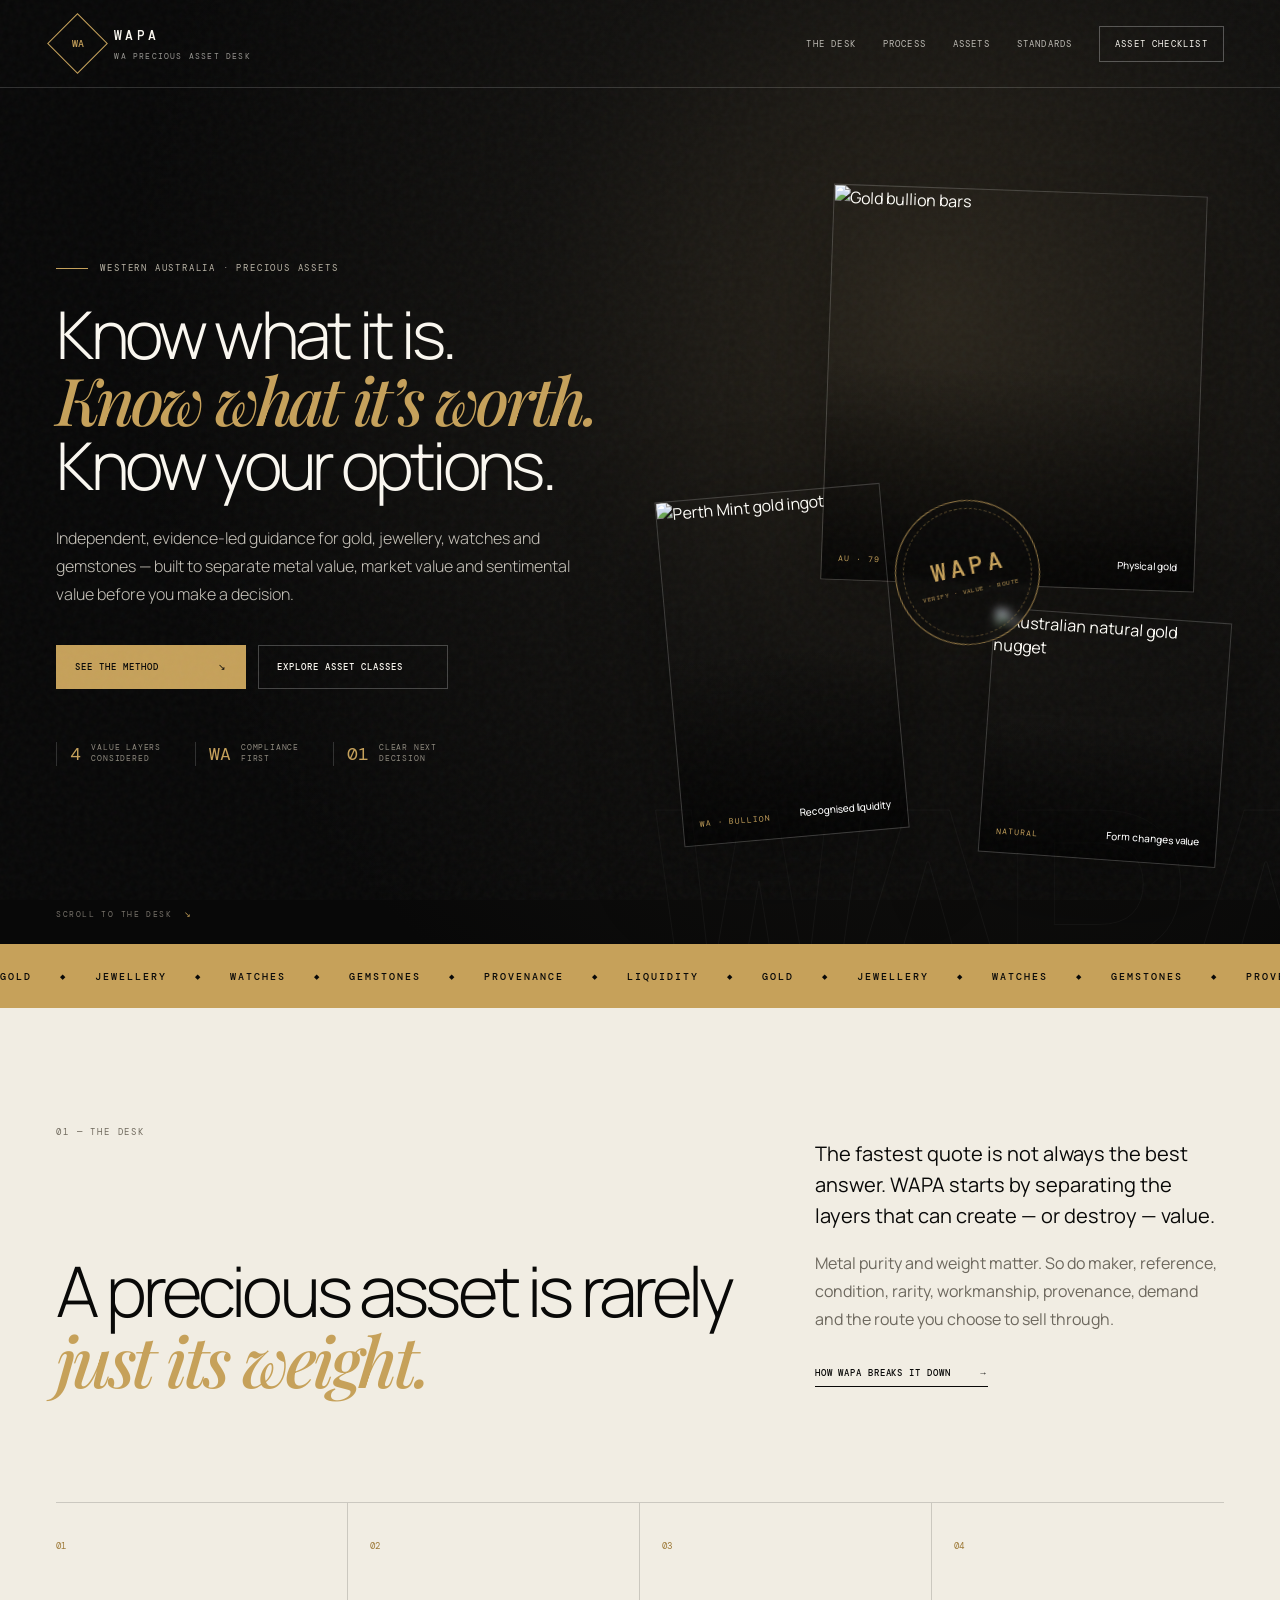
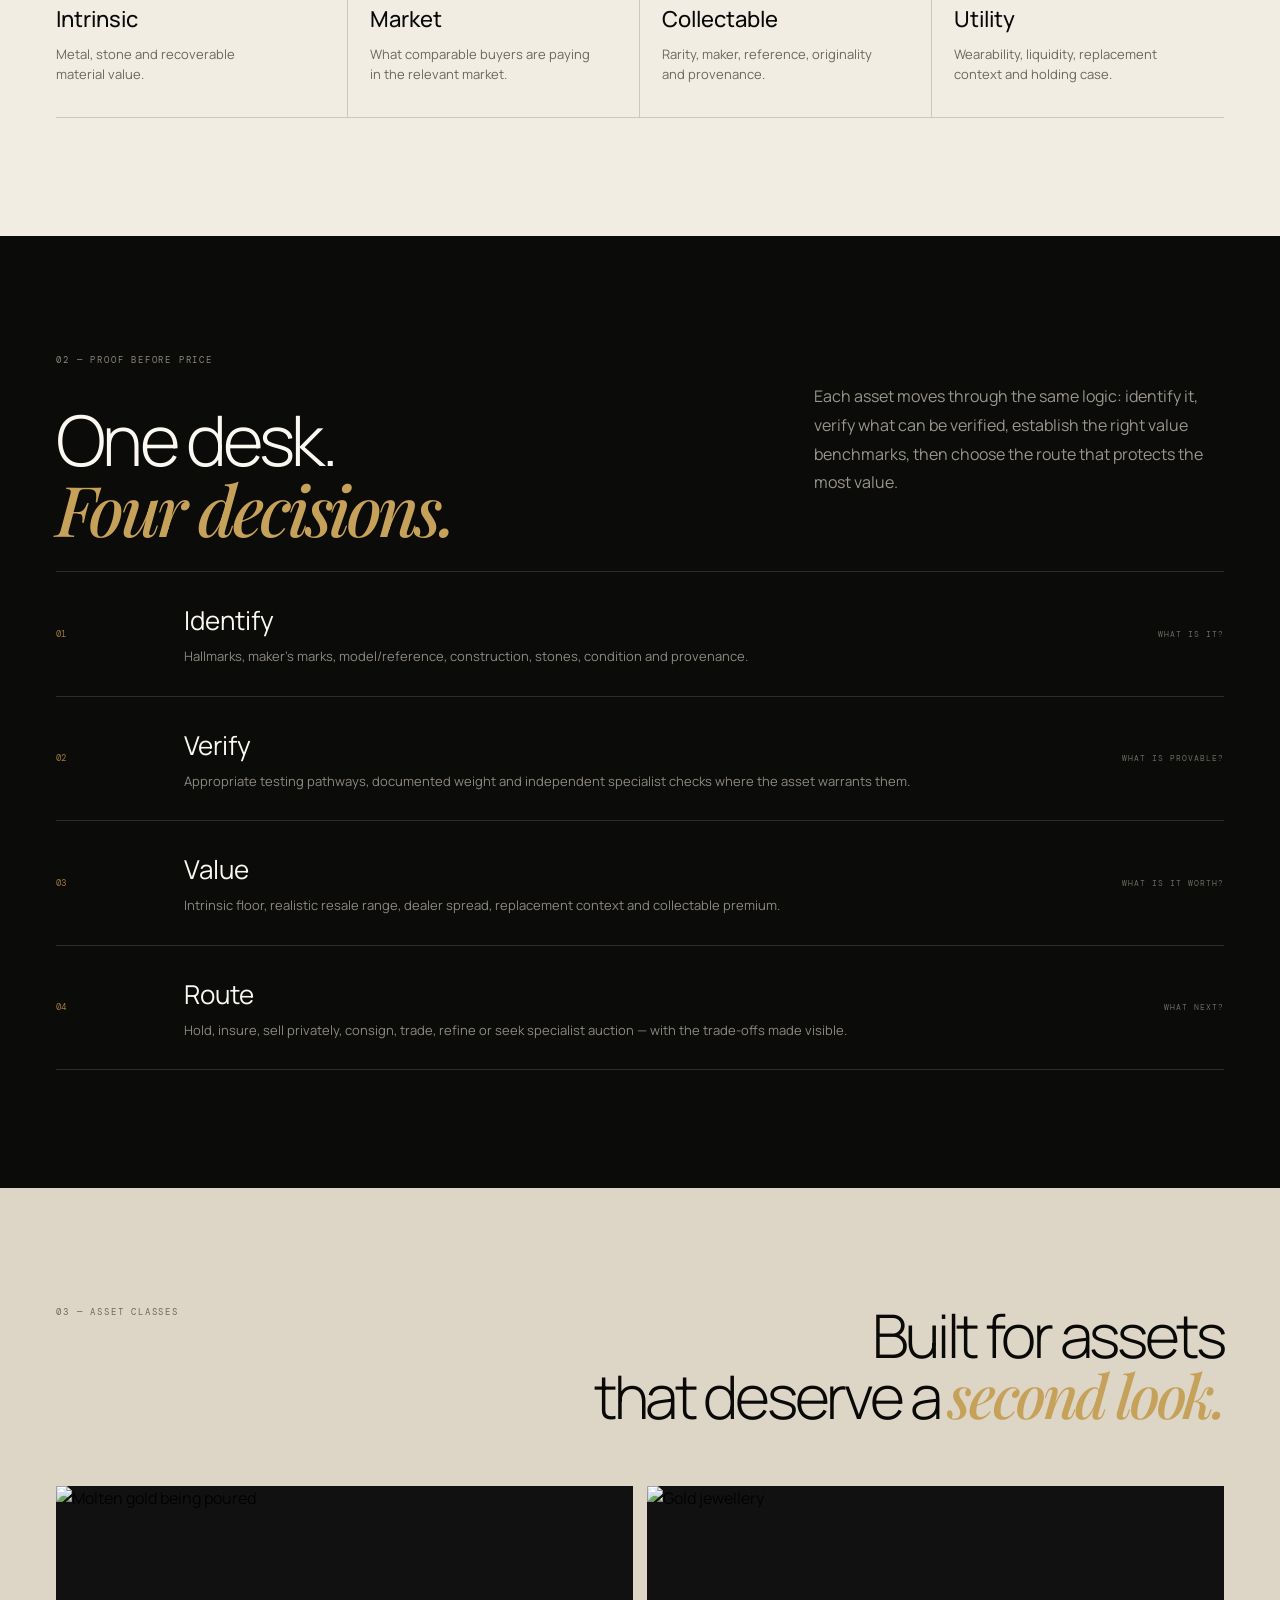
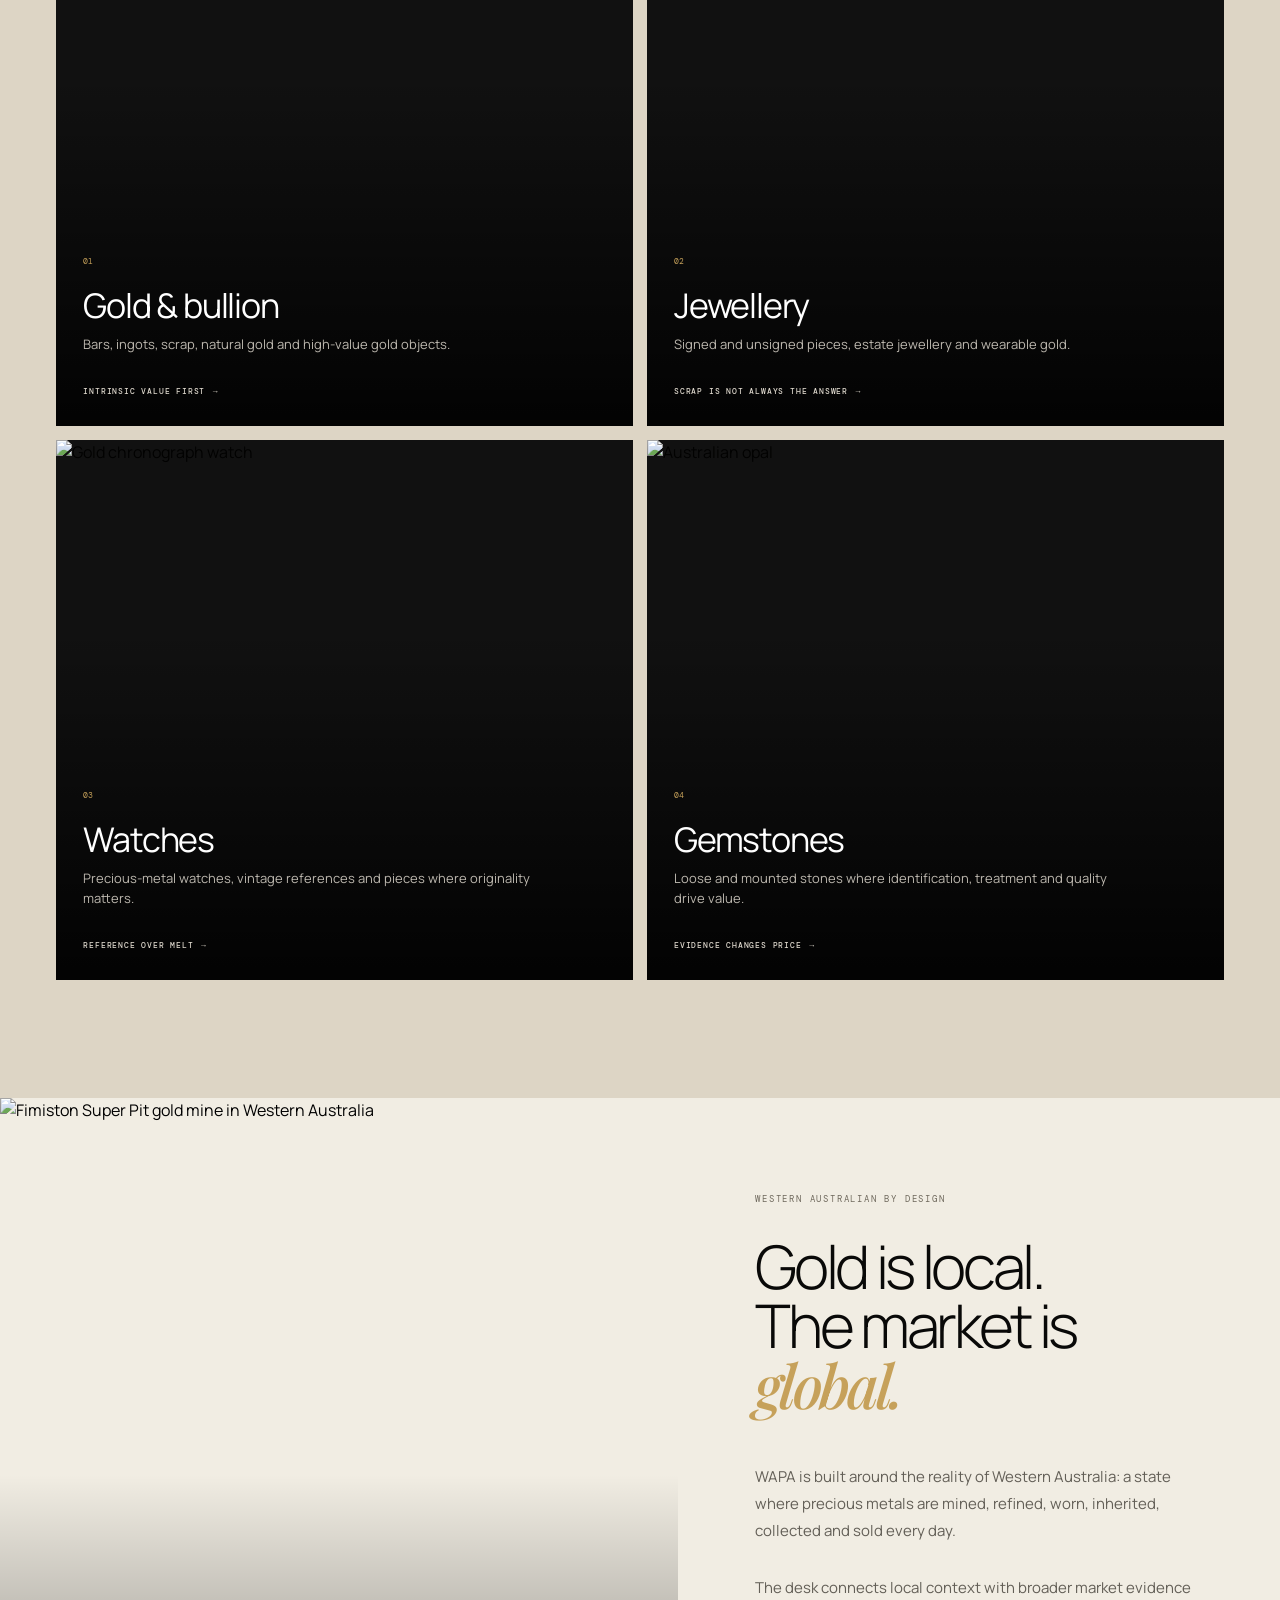
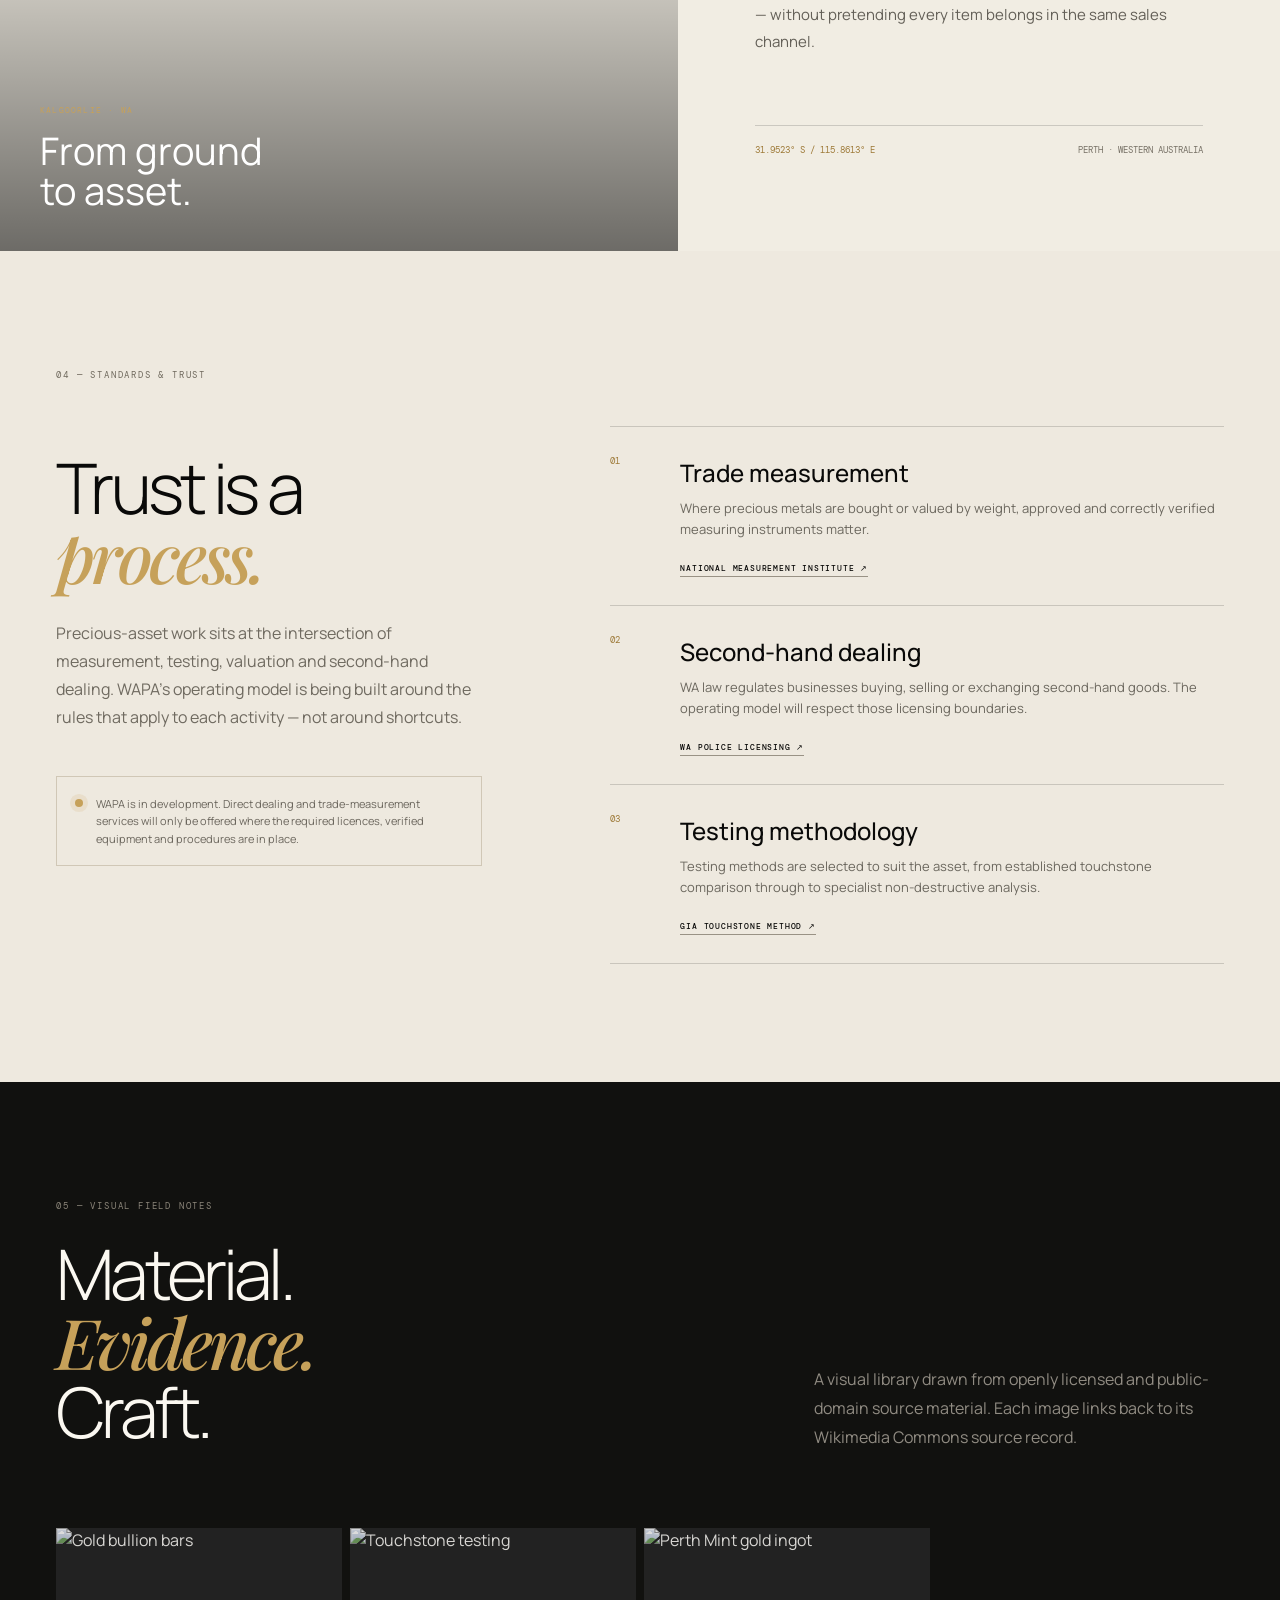
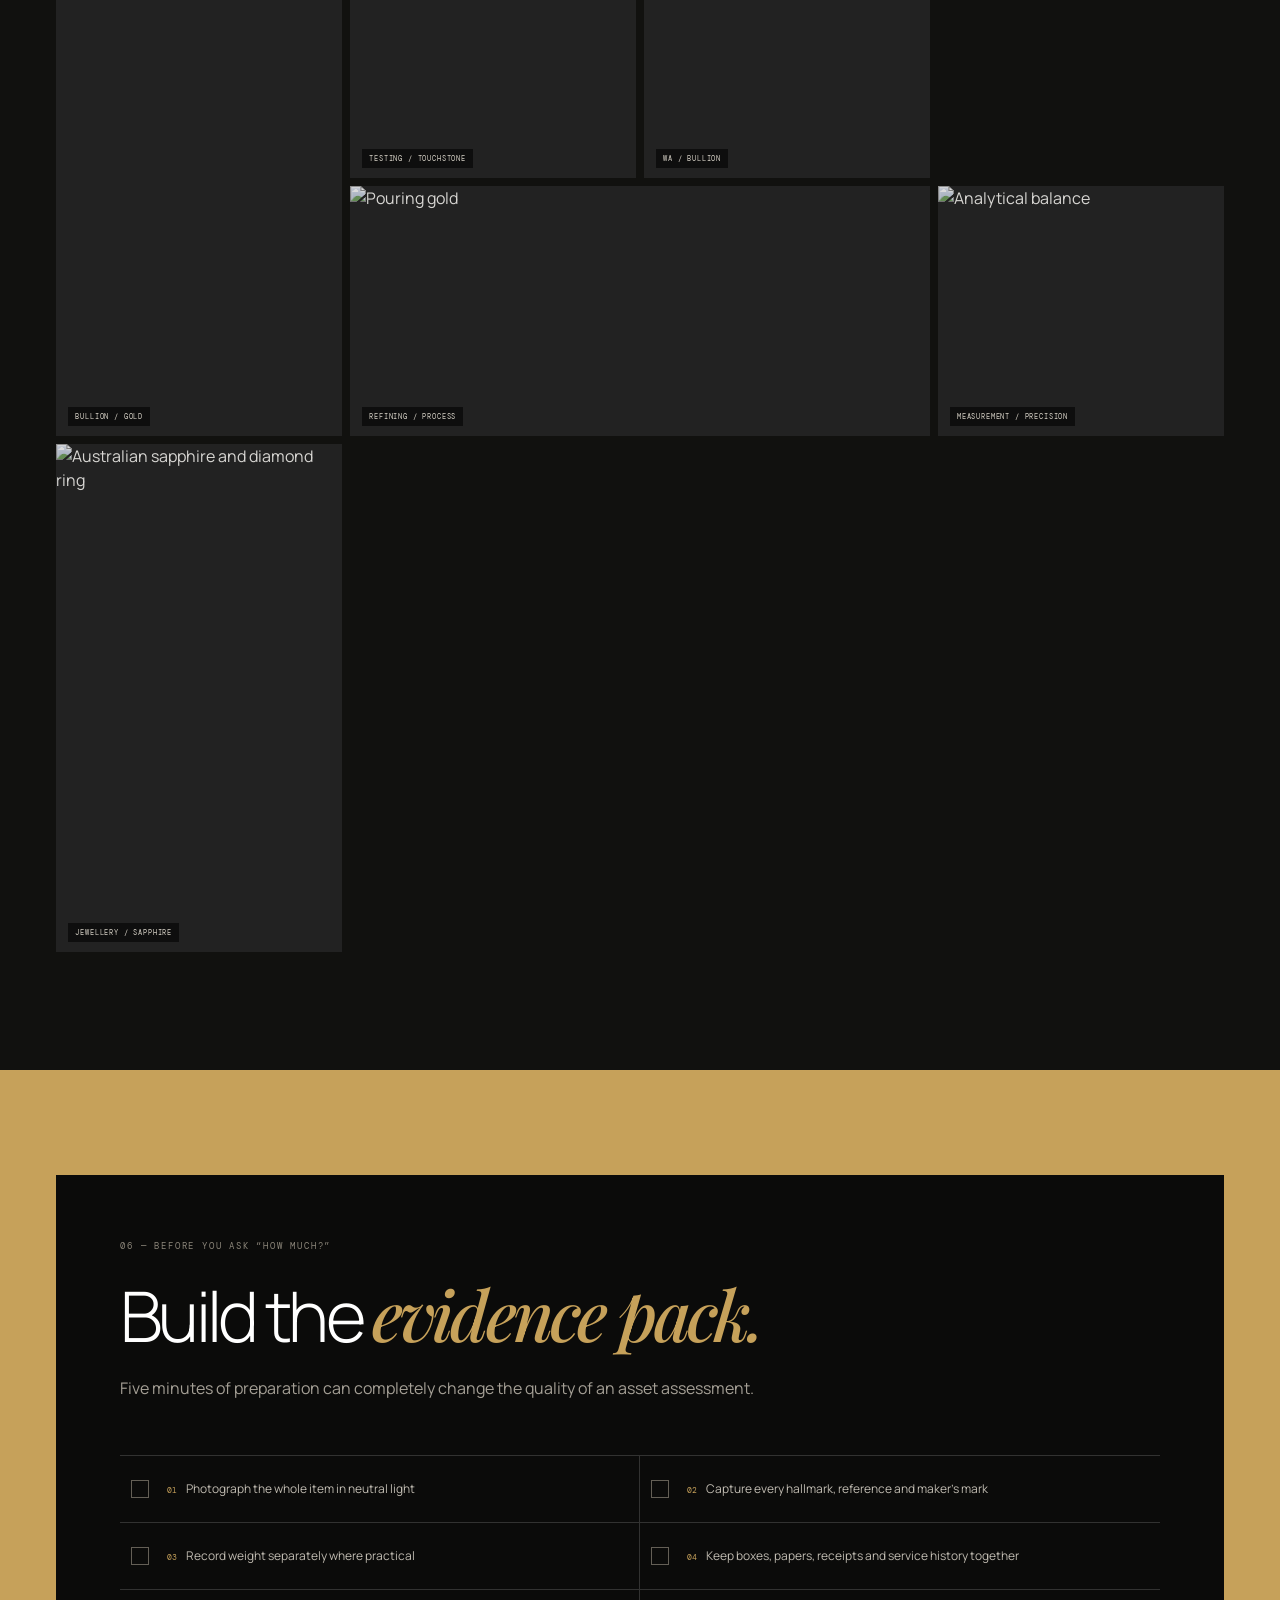
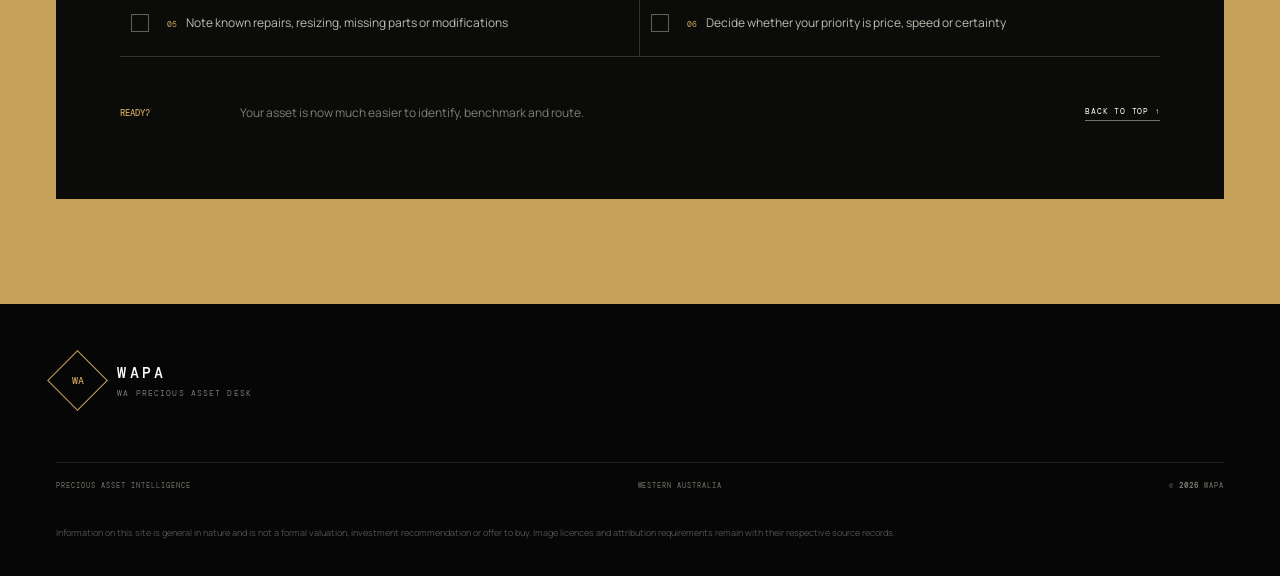
==== index.html @ a838aedb "Build WAPA launch site" ====
<!doctype html>
<html lang="en-AU">
<head>
<meta charset="utf-8">
<meta name="viewport" content="width=device-width,initial-scale=1">
<meta name="theme-color" content="#090908">
<meta name="description" content="WA Precious Asset Desk — evidence-led guidance for gold, jewellery, watches and gemstones in Western Australia.">
<meta property="og:title" content="WAPA — WA Precious Asset Desk">
<meta property="og:description" content="Know what it is. Know what it’s worth. Know your options.">
<title>WAPA — WA Precious Asset Desk</title>
<link rel="preconnect" href="https://fonts.googleapis.com">
<link rel="preconnect" href="https://fonts.gstatic.com" crossorigin>
<link href="https://fonts.googleapis.com/css2?family=DM+Mono:wght@300;400;500&family=Manrope:wght@300;400;500;600&family=Playfair+Display:ital,wght@1,500;1,600&display=swap" rel="stylesheet">
<style>
:root{--ink:#090908;--paper:#f1ede3;--paper2:#ddd5c5;--gold:#c6a15a;--gold2:#9d7937;--white:#fbf8f1;--muted:#8d887e;--line:rgba(9,9,8,.16)}
*{box-sizing:border-box}html{scroll-behavior:smooth;background:var(--ink)}body{margin:0;background:var(--paper);color:var(--ink);font:400 16px/1.5 Manrope,Arial,sans-serif;overflow-x:hidden}a{color:inherit;text-decoration:none}img{display:block;width:100%}button{font:inherit}::selection{background:var(--gold);color:#111}
.grain{position:fixed;inset:0;pointer-events:none;z-index:999;opacity:.045;background-image:url("data:image/svg+xml,%3Csvg viewBox='0 0 180 180' xmlns='http://www.w3.org/2000/svg'%3E%3Cfilter id='n'%3E%3CfeTurbulence type='fractalNoise' baseFrequency='.86' numOctaves='4' stitchTiles='stitch'/%3E%3C/filter%3E%3Crect width='100%25' height='100%25' filter='url(%23n)' opacity='.85'/%3E%3C/svg%3E")}
header{height:88px;position:absolute;inset:0 0 auto;z-index:50;display:flex;align-items:center;justify-content:space-between;padding:0 4.4vw;color:var(--white);border-bottom:1px solid rgba(255,255,255,.16)}
.brand{display:flex;align-items:center;gap:15px}.brandmark{width:43px;height:43px;border:1px solid var(--gold);display:grid;place-items:center;font:500 10px DM Mono;color:var(--gold);transform:rotate(45deg)}.brandmark b{transform:rotate(-45deg);font-weight:500}.brandcopy{display:flex;flex-direction:column;line-height:1}.brandcopy strong{font:500 13px DM Mono;letter-spacing:.24em}.brandcopy small{opacity:.58;font:400 8px DM Mono;letter-spacing:.15em;text-transform:uppercase;margin-top:7px}
nav{display:flex;align-items:center;gap:2.1vw;font:400 9px DM Mono;text-transform:uppercase;letter-spacing:.13em}nav a{opacity:.72;transition:.25s}nav a:hover{opacity:1;color:var(--gold)}nav .cta{opacity:1;border:1px solid rgba(255,255,255,.28);padding:11px 15px}.menubtn{display:none;border:0;background:transparent;color:white;width:42px;height:42px}.menubtn i{display:block;width:20px;height:1px;background:currentColor;margin:6px auto}
.hero{position:relative;min-height:100svh;background:radial-gradient(circle at 73% 33%,#2a251c 0,#12110f 36%,#080808 72%);color:var(--white);padding:154px 4.4vw 70px;display:grid;grid-template-columns:1.03fr .97fr;align-items:center;overflow:hidden}.hero:after{content:"WAPA";position:absolute;right:-4vw;bottom:-10vw;font:500 27vw/.8 DM Mono;letter-spacing:-.11em;color:transparent;-webkit-text-stroke:1px rgba(255,255,255,.04);pointer-events:none}.hero-copy{position:relative;z-index:4;padding-right:4vw}.eyebrow,.kicker{font:400 9px DM Mono;text-transform:uppercase;letter-spacing:.2em;color:#6f695d;display:flex;align-items:center;gap:12px}.eyebrow{color:#bbb5a7}.eyebrow:before{content:"";width:32px;height:1px;background:var(--gold)}h1,h2{font-weight:300;letter-spacing:-.055em;line-height:.98}h1{font-size:clamp(48px,5.15vw,84px);margin:28px 0 26px}h1 em,h2 em{font-family:Playfair Display,serif;font-weight:500;color:var(--gold)}.hero-copy>p{max-width:620px;color:#c8c4bb;font-weight:300;font-size:16px;line-height:1.75}.actions{display:flex;gap:12px;margin-top:37px}.btn{display:inline-flex;align-items:center;justify-content:space-between;gap:35px;padding:15px 18px;font:500 9px DM Mono;letter-spacing:.11em;text-transform:uppercase;min-width:190px;border:1px solid rgba(255,255,255,.24);transition:.25s}.btn:hover{transform:translateY(-2px)}.goldbtn{background:var(--gold);color:var(--ink);border-color:var(--gold)}.proof{display:flex;gap:34px;margin-top:53px}.proof div{display:flex;gap:10px;align-items:flex-start;border-left:1px solid rgba(255,255,255,.16);padding-left:13px}.proof strong{font:400 18px DM Mono;color:var(--gold)}.proof span{font:400 8px/1.45 DM Mono;text-transform:uppercase;letter-spacing:.1em;color:#8e897e}
.visual{position:relative;height:min(68vw,720px);max-height:720px;z-index:2}.photo{position:absolute;margin:0;overflow:hidden;border:1px solid rgba(255,255,255,.18);box-shadow:0 28px 90px rgba(0,0,0,.38)}.photo img{height:100%;object-fit:cover;filter:saturate(.68) contrast(1.05)}.photo:after{content:"";position:absolute;inset:0;background:linear-gradient(180deg,transparent 45%,rgba(0,0,0,.75))}.photo figcaption{position:absolute;z-index:2;bottom:16px;left:16px;right:16px;display:flex;justify-content:space-between;align-items:end;color:white}.photo figcaption span{font:400 8px DM Mono;color:var(--gold);letter-spacing:.12em;text-transform:uppercase}.photo figcaption b{font-size:10px;font-weight:500}.p1{width:66%;height:55%;right:4%;top:5%;transform:rotate(2deg)}.p2{width:40%;height:48%;left:2%;bottom:5%;transform:rotate(-5deg)}.p3{width:42%;height:34%;right:0;bottom:2%;transform:rotate(4deg)}.stamp{position:absolute;left:42%;top:48%;z-index:5;width:145px;height:145px;border:1px solid rgba(198,161,90,.75);border-radius:50%;display:grid;place-items:center;align-content:center;color:var(--gold);transform:rotate(-12deg);background:rgba(9,9,8,.42);backdrop-filter:blur(4px)}.stamp:before{content:"";position:absolute;inset:7px;border:1px dashed rgba(198,161,90,.42);border-radius:50%}.stamp strong{font:500 24px DM Mono;letter-spacing:.2em;margin-left:.2em}.stamp small{font:400 6px DM Mono;letter-spacing:.08em;margin-top:5px}.scroll{position:absolute;left:4.4vw;bottom:25px;font:400 8px DM Mono;text-transform:uppercase;letter-spacing:.18em;color:#77726a;display:flex;align-items:center;gap:12px}.scroll:after{content:"↘";color:var(--gold)}
.ticker{height:64px;background:var(--gold);overflow:hidden;display:flex;align-items:center}.track{display:flex;gap:28px;align-items:center;white-space:nowrap;animation:marquee 30s linear infinite;font:500 10px DM Mono;letter-spacing:.2em}.track i{font-style:normal;font-size:7px}@keyframes marquee{to{transform:translateX(-50%)}}
section{padding:118px 4.4vw}.kicker.light{color:#8c867a}.manifest{background:var(--paper)}.manifest-grid{display:grid;grid-template-columns:1.25fr .75fr;gap:6vw;align-items:end}.manifest h2,.process h2,.assets h2,.standards h2,.gallery h2,.assessment h2{font-size:clamp(46px,5.45vw,86px);margin:28px 0 26px}.manifest-copy{padding-bottom:35px}.manifest-copy .lead{font-size:20px;line-height:1.55;margin:0 0 18px}.manifest-copy p:not(.lead){color:#6d685e;line-height:1.75}.textlink{display:inline-flex;gap:28px;margin-top:18px;padding-bottom:7px;border-bottom:1px solid var(--ink);font:500 9px DM Mono;text-transform:uppercase;letter-spacing:.1em}.valuegrid{margin-top:80px;display:grid;grid-template-columns:repeat(4,1fr);border-top:1px solid var(--line);border-bottom:1px solid var(--line)}.valuegrid article{padding:28px 22px 33px 0;border-right:1px solid var(--line);min-height:210px}.valuegrid article+article{padding-left:22px}.valuegrid article:last-child{border-right:0}.valuegrid span,.stepnum{font:400 9px DM Mono;color:var(--gold2)}.valuegrid h3{font-size:22px;font-weight:500;margin:48px 0 9px}.valuegrid p{font-size:13px;color:#6c675e;margin:0;max-width:220px}
.process{background:#0b0b0a;color:var(--white)}.process-intro{display:grid;grid-template-columns:1fr .65fr;gap:10vw;align-items:end}.process-intro p{color:#99958c;line-height:1.8;padding-bottom:58px}.processlist{border-top:1px solid rgba(255,255,255,.14)}.processstep{display:grid;grid-template-columns:100px 1fr 190px;gap:28px;align-items:center;padding:29px 0;border-bottom:1px solid rgba(255,255,255,.14);transition:.25s}.processstep:hover{padding-left:14px;background:rgba(255,255,255,.025)}.processstep h3{font-size:26px;font-weight:400;margin:0 0 7px}.processstep p{margin:0;color:#8e8980;font-size:13px;max-width:760px}.steptag{font:400 8px DM Mono;letter-spacing:.12em;color:#6c685f;text-align:right}
.assets{background:var(--paper2)}.assethead{display:flex;justify-content:space-between;align-items:flex-start;margin-bottom:60px}.assethead h2{margin:0;text-align:right;font-size:clamp(42px,4.7vw,72px)}.assetgrid{display:grid;grid-template-columns:repeat(2,1fr);gap:14px}.assetcard{height:540px;position:relative;overflow:hidden;background:#111}.assetcard img{height:100%;object-fit:cover;filter:saturate(.65) contrast(1.06);transition:transform .8s cubic-bezier(.2,.7,.2,1),filter .5s}.assetcard:hover img{transform:scale(1.035);filter:saturate(.85)}.assetcard:after{content:"";position:absolute;inset:0;background:linear-gradient(180deg,transparent 35%,rgba(0,0,0,.85))}.assetcopy{position:absolute;inset:auto 27px 26px;z-index:2;color:#fff}.assetcopy span{font:400 8px DM Mono;color:var(--gold)}.assetcopy h3{font-size:34px;font-weight:400;letter-spacing:-.035em;margin:10px 0 4px}.assetcopy p{max-width:460px;color:#bdb8af;font-size:13px;margin:0 0 22px}.assetcopy b{font:500 8px DM Mono;letter-spacing:.1em;text-transform:uppercase;color:#ddd7cc}
.wa{display:grid;grid-template-columns:1.06fr .94fr;background:var(--paper);gap:0;padding:0}.waimage{position:relative;min-height:720px;overflow:hidden}.waimage img{height:100%;object-fit:cover;filter:saturate(.62) contrast(1.08)}.waimage:after{content:"";position:absolute;inset:0;background:linear-gradient(180deg,transparent 50%,rgba(0,0,0,.55))}.walabel{position:absolute;z-index:2;left:40px;bottom:40px;color:white}.walabel span{font:400 8px DM Mono;letter-spacing:.15em;color:var(--gold)}.walabel strong{display:block;font-size:38px;font-weight:400;line-height:1.05;margin-top:12px}.wacopy{padding:95px 6vw;display:flex;flex-direction:column;justify-content:center}.wacopy h2{font-size:clamp(45px,4.7vw,72px);margin:32px 0}.wacopy>p{font-size:15px;color:#635f57;line-height:1.8;max-width:560px}.coords{margin-top:55px;border-top:1px solid var(--line);padding-top:18px;font:400 9px DM Mono;color:var(--gold2);display:flex;justify-content:space-between;gap:20px}.coords span{color:#777166}
.standards{background:#eee9df}.standgrid{display:grid;grid-template-columns:.82fr 1.18fr;gap:10vw;margin-top:45px}.standcopy>p{color:#6f6a60;line-height:1.75;max-width:500px}.status{margin-top:45px;border:1px solid #d0c7b6;padding:18px;display:flex;gap:13px;font-size:11px;color:#6b665d;line-height:1.6}.status i{width:8px;height:8px;background:var(--gold);border-radius:50%;margin-top:4px;box-shadow:0 0 0 5px rgba(198,161,90,.15);flex:0 0 auto}.standlist{border-top:1px solid var(--line)}.standlist article{display:grid;grid-template-columns:55px 1fr;gap:15px;padding:28px 0;border-bottom:1px solid var(--line)}.standlist article>span{font:400 9px DM Mono;color:var(--gold2)}.standlist h3{font-size:24px;font-weight:500;margin:0 0 7px}.standlist p{font-size:13px;color:#6b675e;line-height:1.65;margin:0 0 12px}.standlist a{font:500 8px DM Mono;text-transform:uppercase;letter-spacing:.1em;border-bottom:1px solid #999285;padding-bottom:3px}
.gallery{background:#11110f;color:var(--white)}.galleryhead{display:grid;grid-template-columns:1fr .65fr;gap:10vw;align-items:end;margin-bottom:55px}.galleryhead p{color:#918c83;line-height:1.8;padding-bottom:5px}.gallerygrid{display:grid;grid-template-columns:repeat(4,1fr);grid-auto-rows:250px;gap:8px}.galleryitem{position:relative;overflow:hidden;background:#222}.galleryitem.tall{grid-row:span 2}.galleryitem.wide{grid-column:span 2}.galleryitem img{height:100%;object-fit:cover;filter:saturate(.55) brightness(.86);transition:.6s}.galleryitem:hover img{transform:scale(1.04);filter:saturate(.8) brightness(.95)}.galleryitem span{position:absolute;left:12px;bottom:10px;padding:5px 7px;background:rgba(8,8,8,.72);font:400 7px DM Mono;text-transform:uppercase;letter-spacing:.12em;color:#d7d2c7}
.assessment{background:var(--gold);padding-top:105px;padding-bottom:105px}.assesswrap{background:#0b0b0a;color:white;padding:65px 5vw}.assesslead{color:#a49f95;max-width:650px}.checkgrid{margin-top:55px;display:grid;grid-template-columns:repeat(2,1fr);border-top:1px solid rgba(255,255,255,.16)}.checkgrid label{display:flex;gap:15px;align-items:center;padding:21px 7px;border-bottom:1px solid rgba(255,255,255,.16);font-size:12px;color:#c0bbb1;cursor:pointer}.checkgrid label:nth-child(odd){border-right:1px solid rgba(255,255,255,.16)}.checkgrid input{appearance:none;width:18px;height:18px;border:1px solid #645f56;display:grid;place-content:center}.checkgrid input:checked{background:var(--gold);border-color:var(--gold)}.checkgrid input:checked:after{content:"✓";color:#111;font-size:12px}.checkgrid b{font:400 8px DM Mono;color:var(--gold);margin-right:7px}.assessfoot{display:grid;grid-template-columns:100px 1fr auto;align-items:center;gap:20px;margin-top:35px;font-size:12px}.assessfoot>span{font:500 9px DM Mono;color:var(--gold)}.assessfoot p{color:#827e75}.assessfoot a{font:400 8px DM Mono;text-transform:uppercase;letter-spacing:.1em;border-bottom:1px solid #777168;padding-bottom:4px}
footer{background:#060606;color:#77736b;padding:55px 4.4vw 36px}.footbrand{display:flex;align-items:center;gap:18px;color:white}.footbrand div{display:flex;flex-direction:column}.footbrand strong{font:500 15px DM Mono;letter-spacing:.22em}.footbrand small{font:400 8px DM Mono;text-transform:uppercase;letter-spacing:.14em;color:#777;margin-top:5px}.footmeta{display:flex;justify-content:space-between;gap:20px;margin-top:60px;border-top:1px solid #20201e;padding-top:18px;font:400 7px DM Mono;letter-spacing:.14em}.legal{margin:35px 0 0;max-width:850px;font-size:9px;line-height:1.7;color:#55524d}.reveal{opacity:0;transform:translateY(22px);transition:opacity .8s ease,transform .8s ease}.reveal.show{opacity:1;transform:none}
@media(max-width:980px){nav{position:fixed;inset:0;background:#0a0a09;display:flex;flex-direction:column;justify-content:center;gap:28px;font-size:14px;transform:translateY(-100%);transition:.35s;z-index:-1}nav.open{transform:translateY(0)}.menubtn{display:block;z-index:2}.hero{grid-template-columns:1fr;padding-top:135px}.hero-copy{padding-right:0}.visual{height:650px;margin-top:30px}.manifest-grid,.process-intro,.standgrid,.galleryhead,.wa{grid-template-columns:1fr}.process-intro{gap:0}.process-intro p{padding-bottom:40px}.valuegrid{grid-template-columns:repeat(2,1fr)}.valuegrid article:nth-child(2){border-right:0}.assethead{display:block}.assethead h2{text-align:left;margin-top:25px}.assetcard{height:470px}.waimage{min-height:580px}.gallerygrid{grid-template-columns:repeat(2,1fr)}.galleryitem.wide{grid-column:span 1}}
@media(max-width:640px){header{height:72px;padding:0 20px}.brandmark{width:36px;height:36px}.hero{padding:120px 20px 55px;min-height:auto}h1{font-size:48px}.hero-copy>p{font-size:14px}.actions{flex-direction:column}.btn{width:100%}.proof{gap:15px;flex-wrap:wrap}.visual{height:470px;margin:35px -5px 0}.p1{width:75%;height:52%;right:0}.p2{width:45%;height:42%;bottom:8%}.p3{width:45%;height:33%;bottom:1%}.stamp{width:105px;height:105px;left:48%;top:48%}.stamp strong{font-size:18px}.stamp small{font-size:5px}.scroll{display:none}.ticker{height:54px}section{padding:80px 20px}.manifest h2,.process h2,.assets h2,.standards h2,.gallery h2,.assessment h2{font-size:46px}.manifest-copy .lead{font-size:17px}.valuegrid{grid-template-columns:1fr}.valuegrid article,.valuegrid article+article{padding-left:0;border-right:0;border-bottom:1px solid var(--line);min-height:170px}.processstep{grid-template-columns:42px 1fr;padding:24px 0}.steptag{display:none}.assetgrid{grid-template-columns:1fr}.assetcard{height:430px}.wa{padding:0}.waimage{min-height:450px}.wacopy{padding:70px 20px}.coords{display:block}.coords span{display:block;margin-top:9px}.standgrid{gap:45px}.galleryhead{gap:20px}.gallerygrid{grid-template-columns:1fr;grid-auto-rows:330px}.galleryitem.tall{grid-row:span 1}.assessment{padding:20px}.assesswrap{padding:55px 20px}.checkgrid{grid-template-columns:1fr}.checkgrid label:nth-child(odd){border-right:0}.assessfoot{grid-template-columns:1fr}.footmeta{flex-direction:column}footer{padding:48px 20px}}
@media(prefers-reduced-motion:reduce){html{scroll-behavior:auto}.track{animation:none}.reveal{opacity:1;transform:none}.photo{transform:none!important}}
</style>
</head>
<body>
<div class="grain" aria-hidden="true"></div>
<header id="top">
<a class="brand" href="#top"><span class="brandmark"><b>WA</b></span><span class="brandcopy"><strong>WAPA</strong><small>WA Precious Asset Desk</small></span></a>
<button class="menubtn" aria-label="Open navigation" aria-expanded="false"><i></i><i></i></button>
<nav aria-label="Primary"><a href="#desk">The desk</a><a href="#process">Process</a><a href="#assets">Assets</a><a href="#standards">Standards</a><a class="cta" href="#assessment">Asset checklist</a></nav>
</header>
<main>
<section class="hero">
<div class="hero-copy">
<div class="eyebrow">Western Australia · Precious assets</div>
<h1>Know what it is.<br><em>Know what it’s worth.</em><br>Know your options.</h1>
<p>Independent, evidence-led guidance for gold, jewellery, watches and gemstones — built to separate metal value, market value and sentimental value before you make a decision.</p>
<div class="actions"><a class="btn goldbtn" href="#process">See the method <span>↘</span></a><a class="btn" href="#assets">Explore asset classes</a></div>
<div class="proof"><div><strong>4</strong><span>value layers<br>considered</span></div><div><strong>WA</strong><span>compliance<br>first</span></div><div><strong>01</strong><span>clear next<br>decision</span></div></div>
</div>
<div class="visual" aria-label="Precious asset imagery">
<figure class="photo p1" data-p="-12"><img src="https://commons.wikimedia.org/wiki/Special:Redirect/file/Gold_bullion_bars.jpg?width=1400" alt="Gold bullion bars"><figcaption><span>AU · 79</span><b>Physical gold</b></figcaption></figure>
<figure class="photo p2" data-p="16"><img src="https://commons.wikimedia.org/wiki/Special:Redirect/file/Gold_Ingot_100g_Perth_Mint.JPG?width=900" alt="Perth Mint gold ingot"><figcaption><span>WA · Bullion</span><b>Recognised liquidity</b></figcaption></figure>
<figure class="photo p3" data-p="8"><img src="https://commons.wikimedia.org/wiki/Special:Redirect/file/Gold_nugget_(Australia)_4_(16848647509).jpg?width=900" alt="Australian natural gold nugget"><figcaption><span>Natural</span><b>Form changes value</b></figcaption></figure>
<div class="stamp" aria-hidden="true"><strong>WAPA</strong><small>VERIFY · VALUE · ROUTE</small></div>
</div><a class="scroll" href="#desk">Scroll to the desk</a>
</section>
<div class="ticker" aria-hidden="true"><div class="track"><span>GOLD</span><i>◆</i><span>JEWELLERY</span><i>◆</i><span>WATCHES</span><i>◆</i><span>GEMSTONES</span><i>◆</i><span>PROVENANCE</span><i>◆</i><span>LIQUIDITY</span><i>◆</i><span>GOLD</span><i>◆</i><span>JEWELLERY</span><i>◆</i><span>WATCHES</span><i>◆</i><span>GEMSTONES</span><i>◆</i><span>PROVENANCE</span><i>◆</i><span>LIQUIDITY</span><i>◆</i></div></div>
<section class="manifest" id="desk"><div class="kicker">01 — The desk</div><div class="manifest-grid"><h2>A precious asset is rarely<br><em>just its weight.</em></h2><div class="manifest-copy"><p class="lead">The fastest quote is not always the best answer. WAPA starts by separating the layers that can create — or destroy — value.</p><p>Metal purity and weight matter. So do maker, reference, condition, rarity, workmanship, provenance, demand and the route you choose to sell through.</p><a class="textlink" href="#process">How WAPA breaks it down <span>→</span></a></div></div><div class="valuegrid"><article><span>01</span><h3>Intrinsic</h3><p>Metal, stone and recoverable material value.</p></article><article><span>02</span><h3>Market</h3><p>What comparable buyers are paying in the relevant market.</p></article><article><span>03</span><h3>Collectable</h3><p>Rarity, maker, reference, originality and provenance.</p></article><article><span>04</span><h3>Utility</h3><p>Wearability, liquidity, replacement context and holding case.</p></article></div></section>
<section class="process" id="process"><div class="kicker light">02 — Proof before price</div><div class="process-intro"><h2>One desk.<br><em>Four decisions.</em></h2><p>Each asset moves through the same logic: identify it, verify what can be verified, establish the right value benchmarks, then choose the route that protects the most value.</p></div><div class="processlist">
<article class="processstep"><div class="stepnum">01</div><div><h3>Identify</h3><p>Hallmarks, maker’s marks, model/reference, construction, stones, condition and provenance.</p></div><span class="steptag">WHAT IS IT?</span></article>
<article class="processstep"><div class="stepnum">02</div><div><h3>Verify</h3><p>Appropriate testing pathways, documented weight and independent specialist checks where the asset warrants them.</p></div><span class="steptag">WHAT IS PROVABLE?</span></article>
<article class="processstep"><div class="stepnum">03</div><div><h3>Value</h3><p>Intrinsic floor, realistic resale range, dealer spread, replacement context and collectable premium.</p></div><span class="steptag">WHAT IS IT WORTH?</span></article>
<article class="processstep"><div class="stepnum">04</div><div><h3>Route</h3><p>Hold, insure, sell privately, consign, trade, refine or seek specialist auction — with the trade-offs made visible.</p></div><span class="steptag">WHAT NEXT?</span></article>
</div></section>
<section class="assets" id="assets"><div class="assethead"><div class="kicker">03 — Asset classes</div><h2>Built for assets<br>that deserve a <em>second look.</em></h2></div><div class="assetgrid">
<article class="assetcard"><img src="https://commons.wikimedia.org/wiki/Special:Redirect/file/Pouring_gold.jpg?width=1200" alt="Molten gold being poured" loading="lazy"><div class="assetcopy"><span>01</span><h3>Gold & bullion</h3><p>Bars, ingots, scrap, natural gold and high-value gold objects.</p><b>Intrinsic value first →</b></div></article>
<article class="assetcard"><img src="https://commons.wikimedia.org/wiki/Special:Redirect/file/Necklaces_2023-12-06.jpg?width=1200" alt="Gold jewellery" loading="lazy"><div class="assetcopy"><span>02</span><h3>Jewellery</h3><p>Signed and unsigned pieces, estate jewellery and wearable gold.</p><b>Scrap is not always the answer →</b></div></article>
<article class="assetcard"><img src="https://commons.wikimedia.org/wiki/Special:Redirect/file/Breitling_Navitimer_chronograph_watch,_black_dial_and_golden_casing.jpg?width=1200" alt="Gold chronograph watch" loading="lazy"><div class="assetcopy"><span>03</span><h3>Watches</h3><p>Precious-metal watches, vintage references and pieces where originality matters.</p><b>Reference over melt →</b></div></article>
<article class="assetcard"><img src="https://commons.wikimedia.org/wiki/Special:Redirect/file/Premium_Australian_Opal_stone.jpg?width=1200" alt="Australian opal" loading="lazy"><div class="assetcopy"><span>04</span><h3>Gemstones</h3><p>Loose and mounted stones where identification, treatment and quality drive value.</p><b>Evidence changes price →</b></div></article>
</div></section>
<section class="wa"><div class="waimage"><img src="https://commons.wikimedia.org/wiki/Special:Redirect/file/Fimiston_Open_Pit_(Super_Pit)_gold_mine_Western_Australia_2019_Aug.jpg?width=1800" alt="Fimiston Super Pit gold mine in Western Australia" loading="lazy"><div class="walabel"><span>KALGOORLIE · WA</span><strong>From ground<br>to asset.</strong></div></div><div class="wacopy"><div class="kicker">Western Australian by design</div><h2>Gold is local.<br>The market is <em>global.</em></h2><p>WAPA is built around the reality of Western Australia: a state where precious metals are mined, refined, worn, inherited, collected and sold every day.</p><p>The desk connects local context with broader market evidence — without pretending every item belongs in the same sales channel.</p><div class="coords">31.9523° S / 115.8613° E <span>PERTH · WESTERN AUSTRALIA</span></div></div></section>
<section class="standards" id="standards"><div class="kicker">04 — Standards & trust</div><div class="standgrid"><div class="standcopy"><h2>Trust is a<br><em>process.</em></h2><p>Precious-asset work sits at the intersection of measurement, testing, valuation and second-hand dealing. WAPA’s operating model is being built around the rules that apply to each activity — not around shortcuts.</p><div class="status"><i></i><span>WAPA is in development. Direct dealing and trade-measurement services will only be offered where the required licences, verified equipment and procedures are in place.</span></div></div><div class="standlist">
<article><span>01</span><div><h3>Trade measurement</h3><p>Where precious metals are bought or valued by weight, approved and correctly verified measuring instruments matter.</p><a href="https://www.industry.gov.au/national-measurement-institute/telling-precious-metals-and-stones" target="_blank" rel="noopener">National Measurement Institute ↗</a></div></article>
<article><span>02</span><div><h3>Second-hand dealing</h3><p>WA law regulates businesses buying, selling or exchanging second-hand goods. The operating model will respect those licensing boundaries.</p><a href="https://www.wa.gov.au/organisation/western-australia-police-force/pawnbroker-and-second-hand-dealer-licence" target="_blank" rel="noopener">WA Police licensing ↗</a></div></article>
<article><span>03</span><div><h3>Testing methodology</h3><p>Testing methods are selected to suit the asset, from established touchstone comparison through to specialist non-destructive analysis.</p><a href="https://www.gia.edu/bench-tip-use-the-touchstone-method-for-testing-purity-karat-gold" target="_blank" rel="noopener">GIA touchstone method ↗</a></div></article>
</div></div></section>
<section class="gallery" id="library"><div class="galleryhead"><div><div class="kicker light">05 — Visual field notes</div><h2>Material.<br><em>Evidence.</em><br>Craft.</h2></div><p>A visual library drawn from openly licensed and public-domain source material. Each image links back to its Wikimedia Commons source record.</p></div><div class="gallerygrid">
<a class="galleryitem tall" href="https://commons.wikimedia.org/wiki/File:Gold_bullion_bars.jpg" target="_blank" rel="noopener"><img src="https://commons.wikimedia.org/wiki/Special:Redirect/file/Gold_bullion_bars.jpg?width=900" alt="Gold bullion bars" loading="lazy"><span>Bullion / gold</span></a>
<a class="galleryitem" href="https://commons.wikimedia.org/wiki/File:Pierre_de_touche.jpg" target="_blank" rel="noopener"><img src="https://commons.wikimedia.org/wiki/Special:Redirect/file/Pierre_de_touche.jpg?width=900" alt="Touchstone testing" loading="lazy"><span>Testing / touchstone</span></a>
<a class="galleryitem" href="https://commons.wikimedia.org/wiki/File:Gold_Ingot_100g_Perth_Mint.JPG" target="_blank" rel="noopener"><img src="https://commons.wikimedia.org/wiki/Special:Redirect/file/Gold_Ingot_100g_Perth_Mint.JPG?width=900" alt="Perth Mint gold ingot" loading="lazy"><span>WA / bullion</span></a>
<a class="galleryitem wide" href="https://commons.wikimedia.org/wiki/File:Pouring_gold.jpg" target="_blank" rel="noopener"><img src="https://commons.wikimedia.org/wiki/Special:Redirect/file/Pouring_gold.jpg?width=1200" alt="Pouring gold" loading="lazy"><span>Refining / process</span></a>
<a class="galleryitem" href="https://commons.wikimedia.org/wiki/File:Balance_Scaltec.jpg" target="_blank" rel="noopener"><img src="https://commons.wikimedia.org/wiki/Special:Redirect/file/Balance_Scaltec.jpg?width=900" alt="Analytical balance" loading="lazy"><span>Measurement / precision</span></a>
<a class="galleryitem tall" href="https://commons.wikimedia.org/wiki/File:Bespoke-custom-made-Australian-sapphire-diamond-engagement-ring-Sydney-jeweller-Lizunova-Fine-Jewels.jpg" target="_blank" rel="noopener"><img src="https://commons.wikimedia.org/wiki/Special:Redirect/file/Bespoke-custom-made-Australian-sapphire-diamond-engagement-ring-Sydney-jeweller-Lizunova-Fine-Jewels.jpg?width=900" alt="Australian sapphire and diamond ring" loading="lazy"><span>Jewellery / sapphire</span></a>
</div></section>
<section class="assessment" id="assessment"><div class="assesswrap"><div class="kicker light">06 — Before you ask “how much?”</div><h2>Build the <em>evidence pack.</em></h2><p class="assesslead">Five minutes of preparation can completely change the quality of an asset assessment.</p><div class="checkgrid">
<label><input type="checkbox"><span><b>01</b> Photograph the whole item in neutral light</span></label><label><input type="checkbox"><span><b>02</b> Capture every hallmark, reference and maker’s mark</span></label><label><input type="checkbox"><span><b>03</b> Record weight separately where practical</span></label><label><input type="checkbox"><span><b>04</b> Keep boxes, papers, receipts and service history together</span></label><label><input type="checkbox"><span><b>05</b> Note known repairs, resizing, missing parts or modifications</span></label><label><input type="checkbox"><span><b>06</b> Decide whether your priority is price, speed or certainty</span></label>
</div><div class="assessfoot"><span>READY?</span><p>Your asset is now much easier to identify, benchmark and route.</p><a href="#top">Back to top ↑</a></div></div></section>
</main>
<footer><div class="footbrand"><span class="brandmark"><b>WA</b></span><div><strong>WAPA</strong><small>WA Precious Asset Desk</small></div></div><div class="footmeta"><span>PRECIOUS ASSET INTELLIGENCE</span><span>WESTERN AUSTRALIA</span><span>© <b id="year"></b> WAPA</span></div><p class="legal">Information on this site is general in nature and is not a formal valuation, investment recommendation or offer to buy. Image licences and attribution requirements remain with their respective source records.</p></footer>
<script>
const menu=document.querySelector('.menubtn'),nav=document.querySelector('nav');menu.addEventListener('click',()=>{const o=nav.classList.toggle('open');menu.setAttribute('aria-expanded',o)});nav.querySelectorAll('a').forEach(a=>a.addEventListener('click',()=>{nav.classList.remove('open');menu.setAttribute('aria-expanded','false')}));document.querySelector('#year').textContent=new Date().getFullYear();
const targets=[...document.querySelectorAll('.kicker,.manifest-grid,.valuegrid,.process-intro,.processstep,.assetcard,.wacopy,.standcopy,.standlist article,.galleryitem,.assesswrap')];targets.forEach(e=>e.classList.add('reveal'));const io=new IntersectionObserver(es=>es.forEach(e=>{if(e.isIntersecting){e.target.classList.add('show');io.unobserve(e.target)}}),{threshold:.08,rootMargin:'0px 0px -35px'});targets.forEach(e=>io.observe(e));
if(!matchMedia('(prefers-reduced-motion: reduce)').matches){const cards=document.querySelectorAll('[data-p]');addEventListener('scroll',()=>{const y=Math.min(scrollY,innerHeight);cards.forEach(c=>{const n=+c.dataset.p,b=c.classList.contains('p1')?2:c.classList.contains('p2')?-5:4;c.style.transform=`translateY(${y*n/750}px) rotate(${b}deg)`})},{passive:true})}
</script>
</body>
</html>
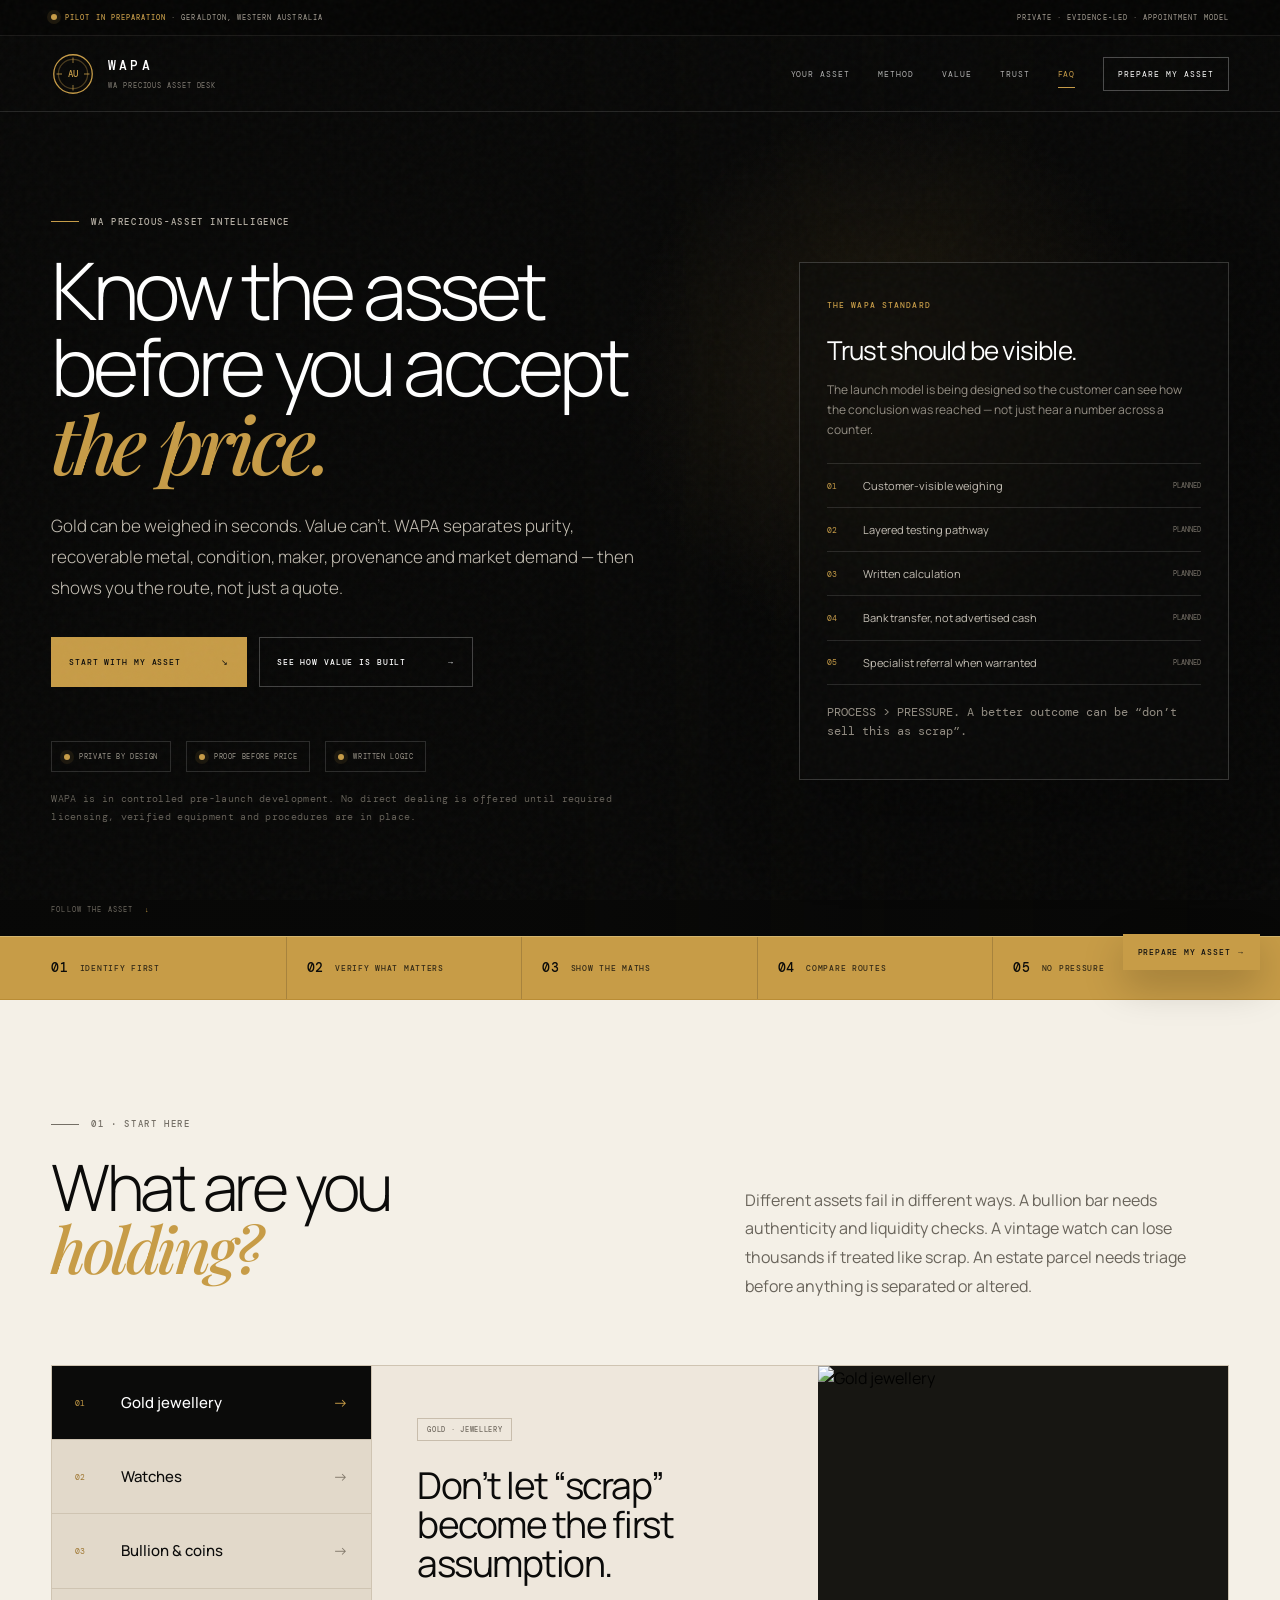
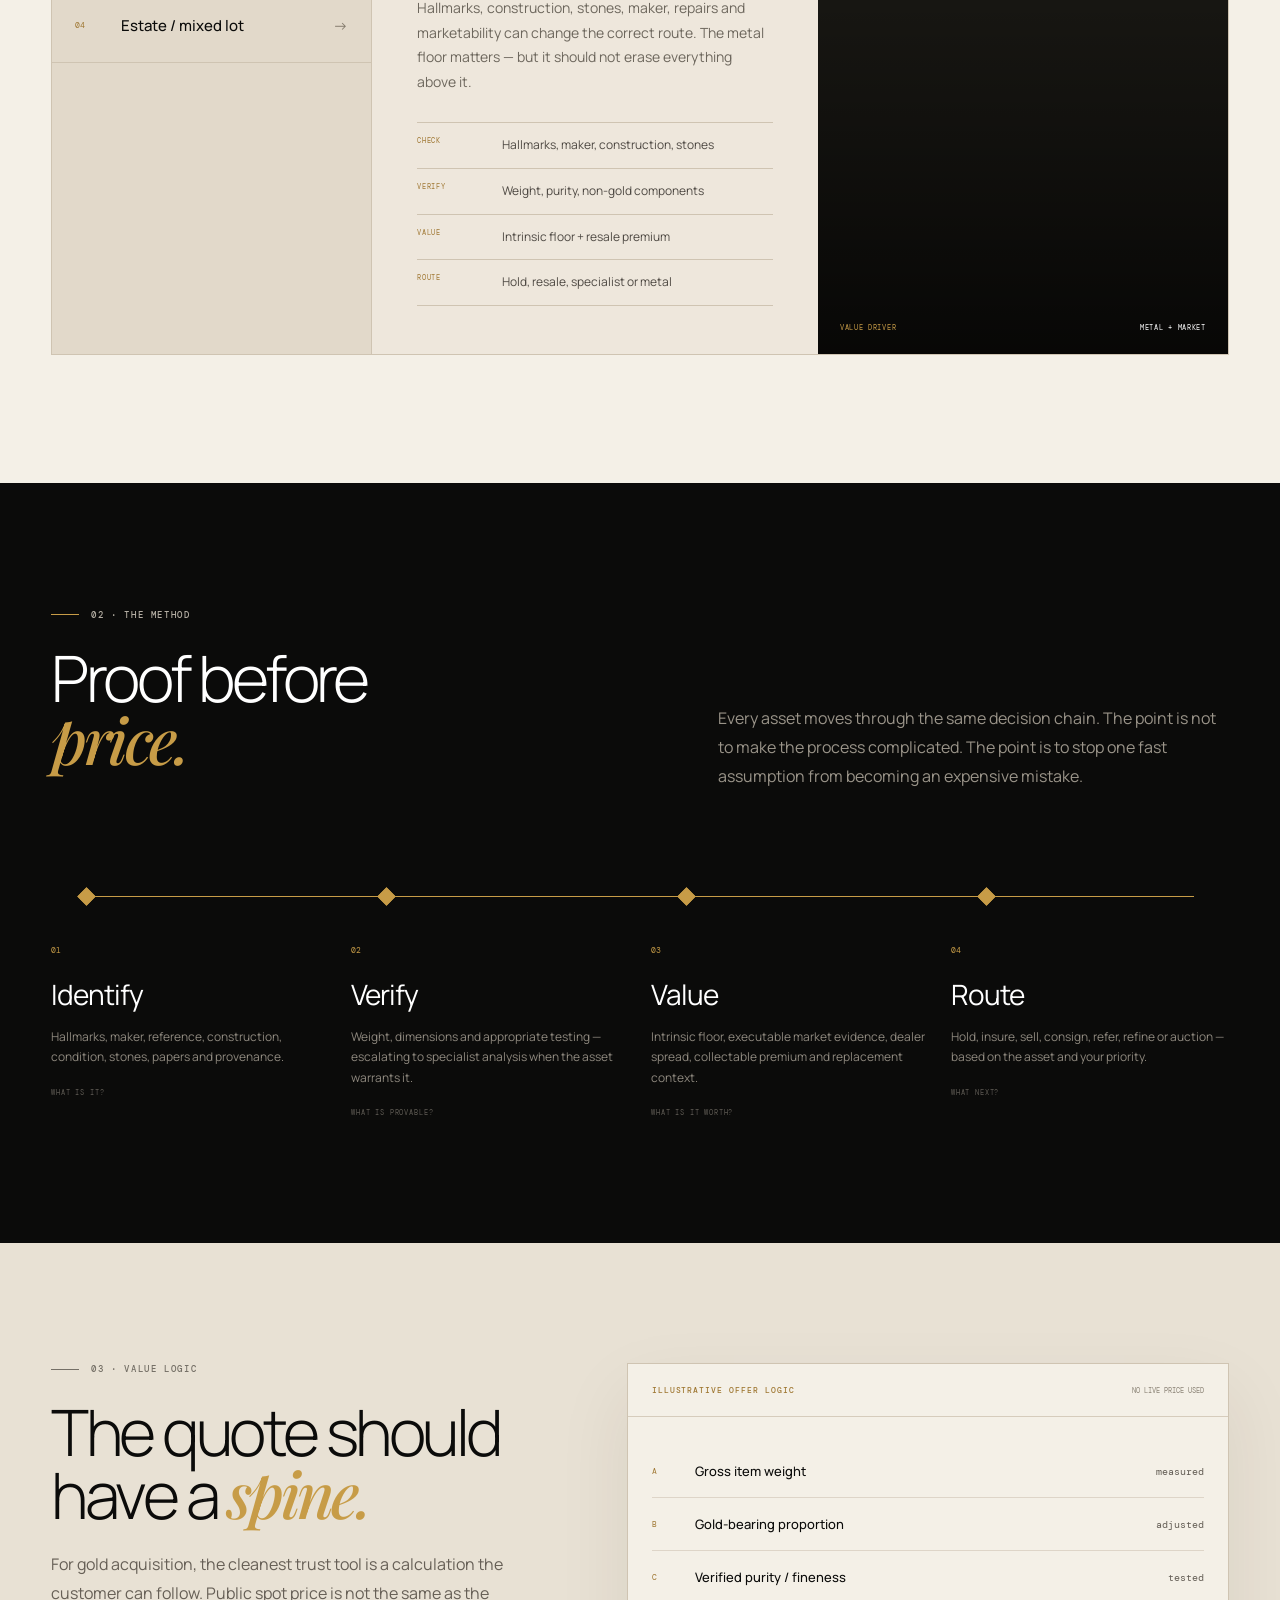
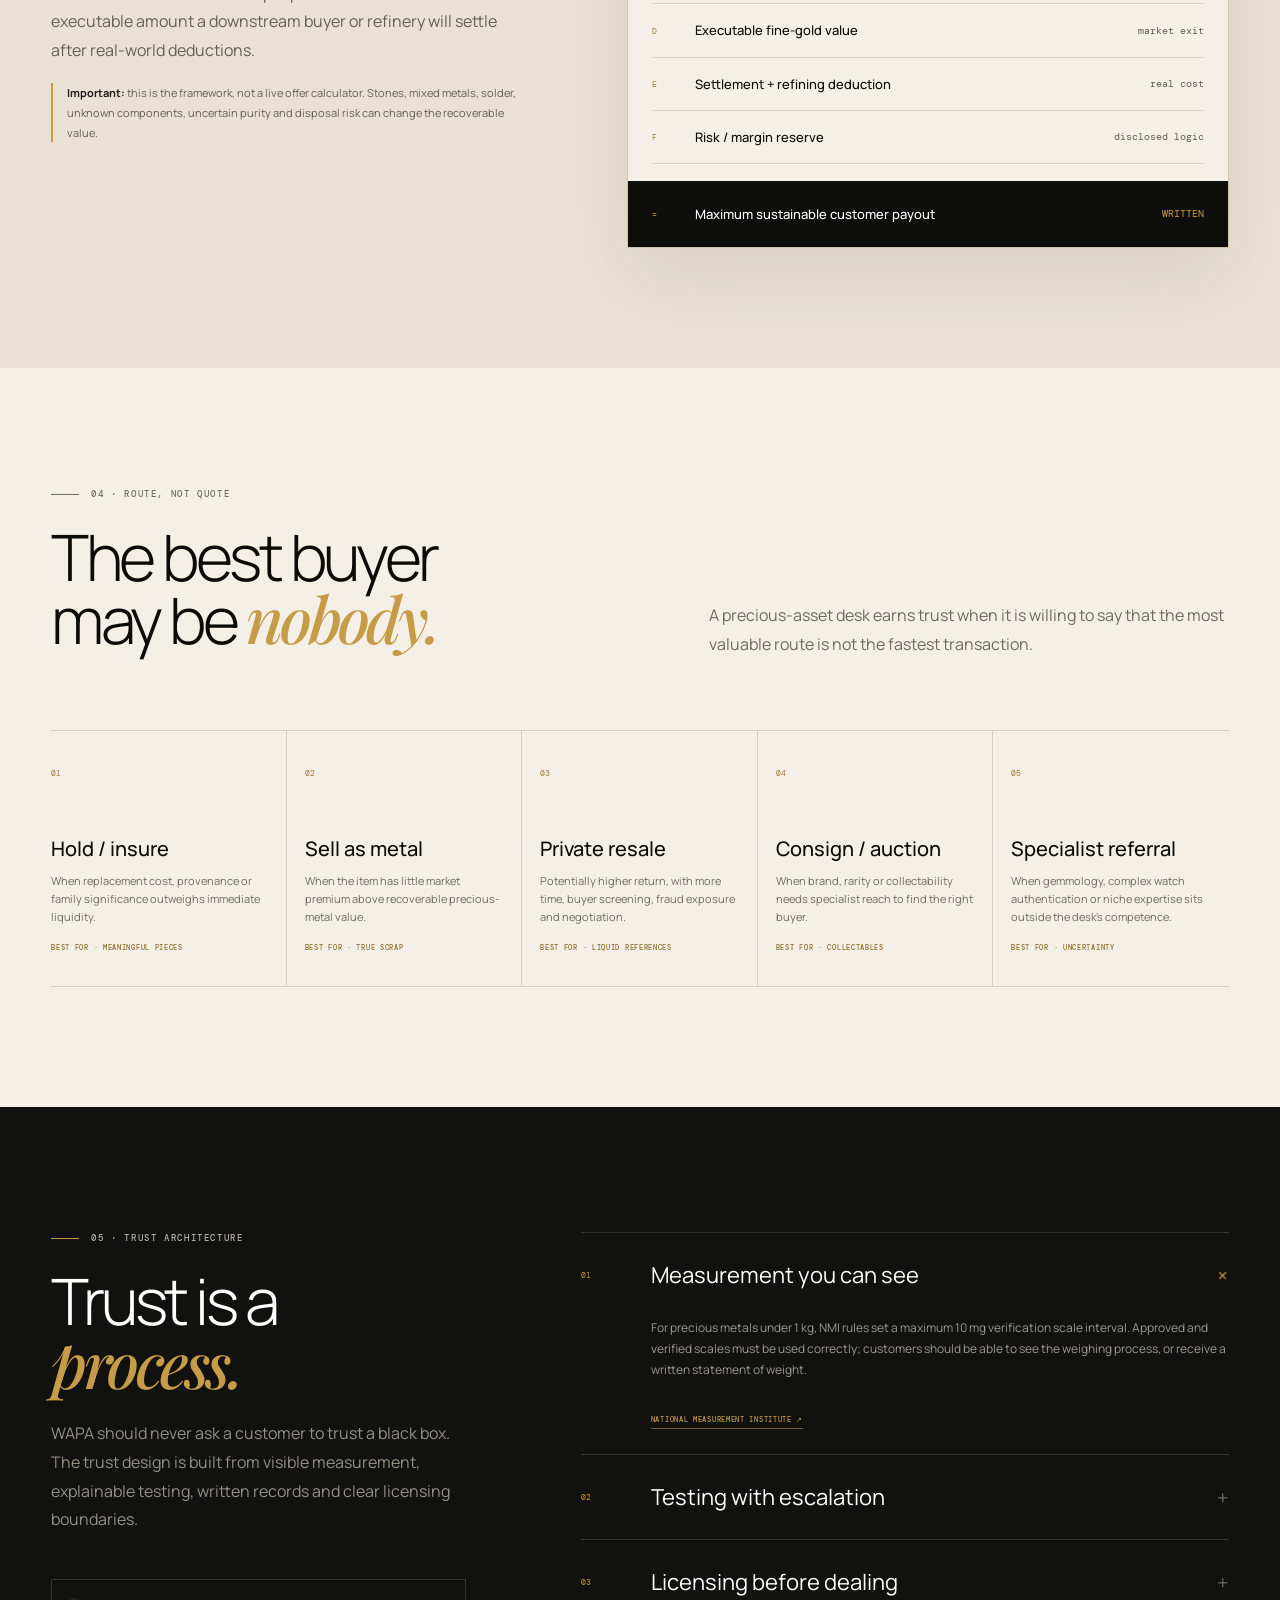
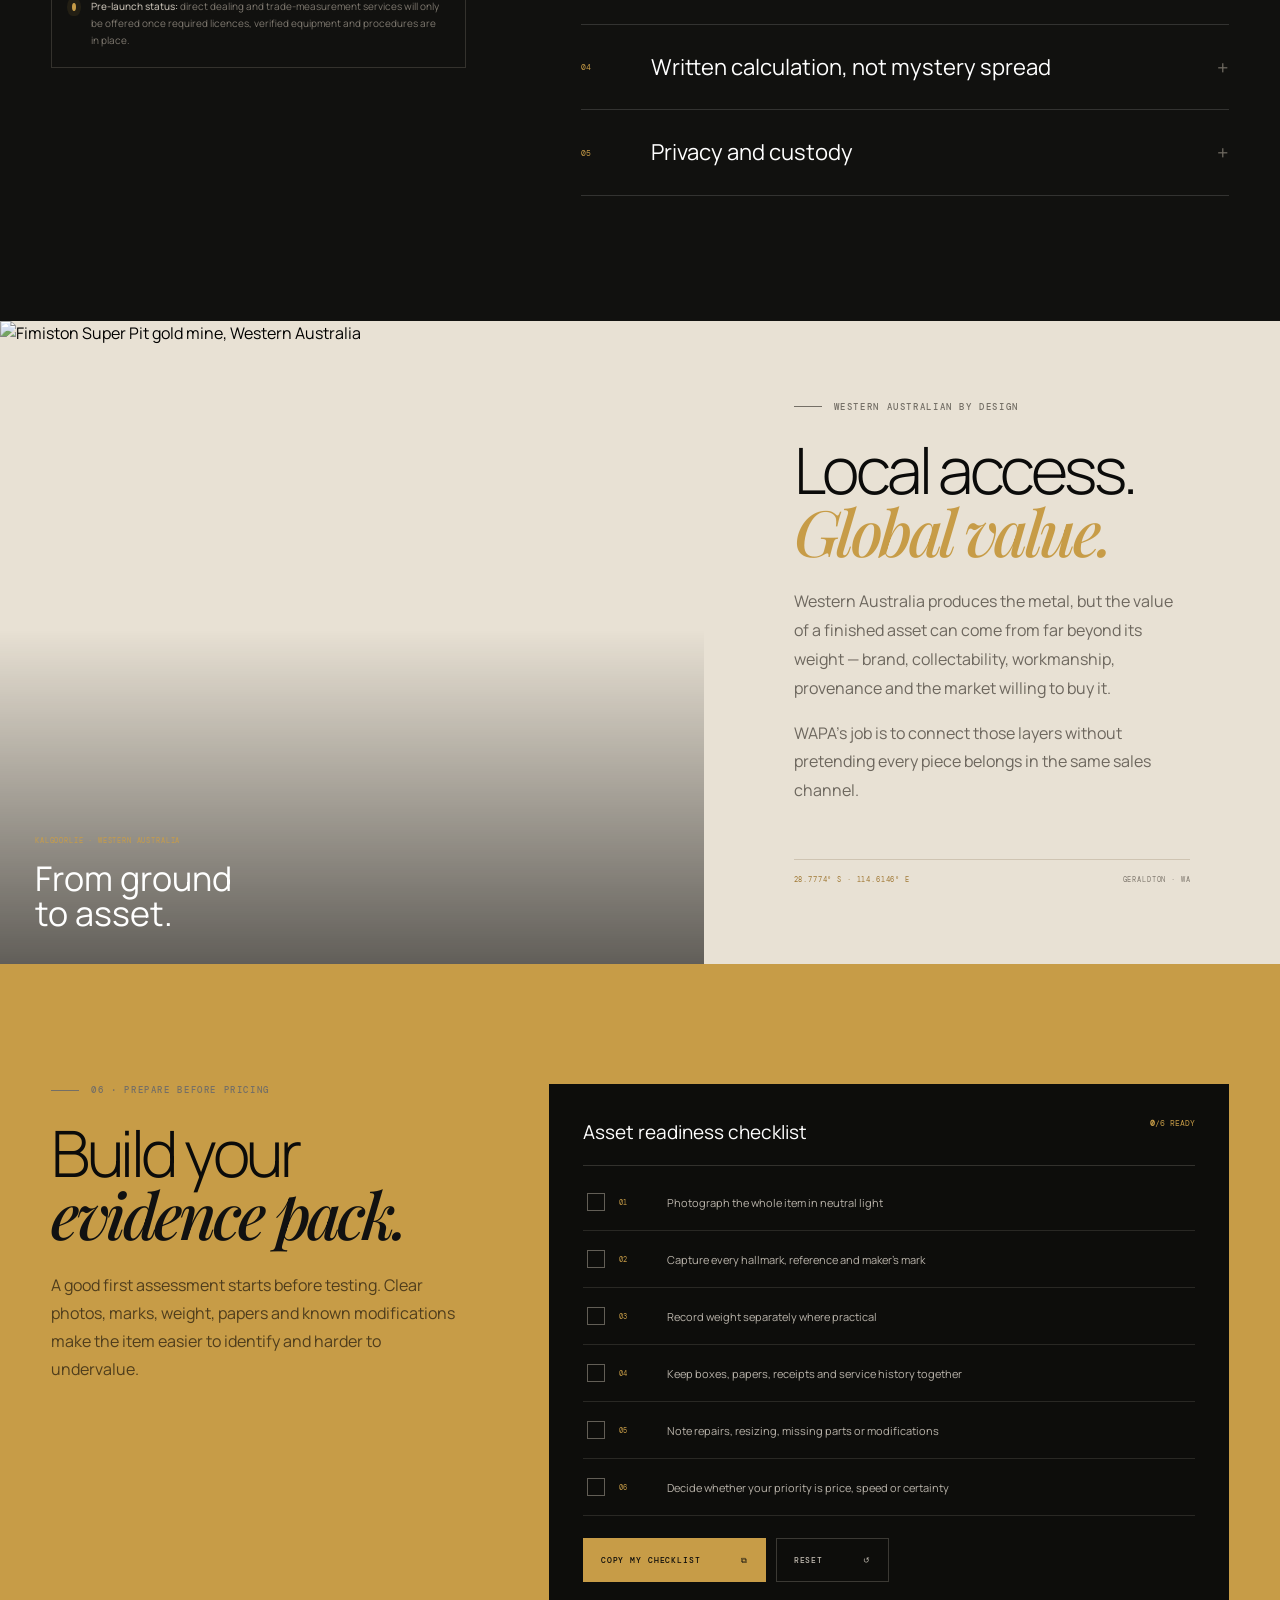
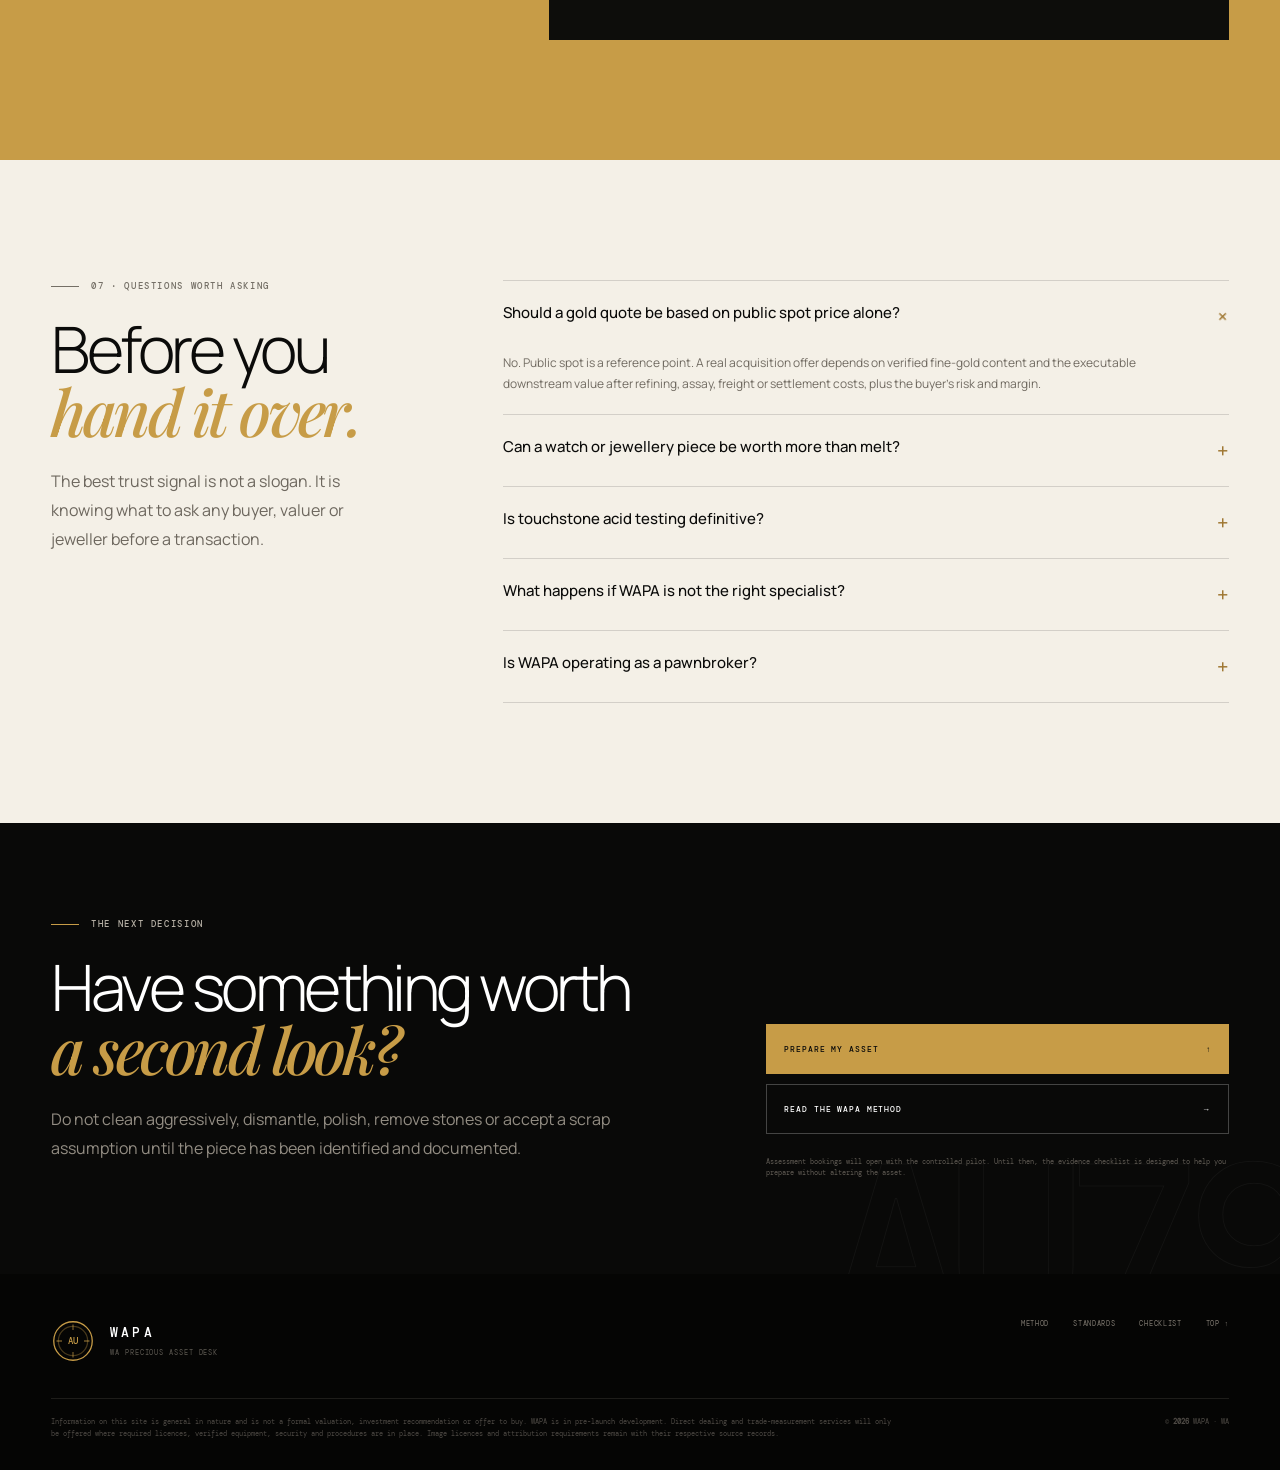
==== commit 1ed0d2eb: "Redesign WAPA customer journey" ====
--- a/index.html
+++ b/index.html
@@ -2,98 +2,83 @@
 <html lang="en-AU">
 <head>
 <meta charset="utf-8">
-<meta name="viewport" content="width=device-width,initial-scale=1">
-<meta name="theme-color" content="#090908">
-<meta name="description" content="WA Precious Asset Desk — evidence-led guidance for gold, jewellery, watches and gemstones in Western Australia.">
+<meta name="viewport" content="width=device-width,initial-scale=1,viewport-fit=cover">
+<meta name="theme-color" content="#0b0b0a">
+<meta name="description" content="WAPA — WA Precious Asset Desk. Evidence-led precious asset assessment for gold, jewellery, watches and estate parcels in Western Australia.">
 <meta property="og:title" content="WAPA — WA Precious Asset Desk">
-<meta property="og:description" content="Know what it is. Know what it’s worth. Know your options.">
+<meta property="og:description" content="Know the asset before you accept the price.">
+<meta property="og:type" content="website">
 <title>WAPA — WA Precious Asset Desk</title>
 <link rel="preconnect" href="https://fonts.googleapis.com">
 <link rel="preconnect" href="https://fonts.gstatic.com" crossorigin>
-<link href="https://fonts.googleapis.com/css2?family=DM+Mono:wght@300;400;500&family=Manrope:wght@300;400;500;600&family=Playfair+Display:ital,wght@1,500;1,600&display=swap" rel="stylesheet">
-<style>
-:root{--ink:#090908;--paper:#f1ede3;--paper2:#ddd5c5;--gold:#c6a15a;--gold2:#9d7937;--white:#fbf8f1;--muted:#8d887e;--line:rgba(9,9,8,.16)}
-*{box-sizing:border-box}html{scroll-behavior:smooth;background:var(--ink)}body{margin:0;background:var(--paper);color:var(--ink);font:400 16px/1.5 Manrope,Arial,sans-serif;overflow-x:hidden}a{color:inherit;text-decoration:none}img{display:block;width:100%}button{font:inherit}::selection{background:var(--gold);color:#111}
-.grain{position:fixed;inset:0;pointer-events:none;z-index:999;opacity:.045;background-image:url("data:image/svg+xml,%3Csvg viewBox='0 0 180 180' xmlns='http://www.w3.org/2000/svg'%3E%3Cfilter id='n'%3E%3CfeTurbulence type='fractalNoise' baseFrequency='.86' numOctaves='4' stitchTiles='stitch'/%3E%3C/filter%3E%3Crect width='100%25' height='100%25' filter='url(%23n)' opacity='.85'/%3E%3C/svg%3E")}
-header{height:88px;position:absolute;inset:0 0 auto;z-index:50;display:flex;align-items:center;justify-content:space-between;padding:0 4.4vw;color:var(--white);border-bottom:1px solid rgba(255,255,255,.16)}
-.brand{display:flex;align-items:center;gap:15px}.brandmark{width:43px;height:43px;border:1px solid var(--gold);display:grid;place-items:center;font:500 10px DM Mono;color:var(--gold);transform:rotate(45deg)}.brandmark b{transform:rotate(-45deg);font-weight:500}.brandcopy{display:flex;flex-direction:column;line-height:1}.brandcopy strong{font:500 13px DM Mono;letter-spacing:.24em}.brandcopy small{opacity:.58;font:400 8px DM Mono;letter-spacing:.15em;text-transform:uppercase;margin-top:7px}
-nav{display:flex;align-items:center;gap:2.1vw;font:400 9px DM Mono;text-transform:uppercase;letter-spacing:.13em}nav a{opacity:.72;transition:.25s}nav a:hover{opacity:1;color:var(--gold)}nav .cta{opacity:1;border:1px solid rgba(255,255,255,.28);padding:11px 15px}.menubtn{display:none;border:0;background:transparent;color:white;width:42px;height:42px}.menubtn i{display:block;width:20px;height:1px;background:currentColor;margin:6px auto}
-.hero{position:relative;min-height:100svh;background:radial-gradient(circle at 73% 33%,#2a251c 0,#12110f 36%,#080808 72%);color:var(--white);padding:154px 4.4vw 70px;display:grid;grid-template-columns:1.03fr .97fr;align-items:center;overflow:hidden}.hero:after{content:"WAPA";position:absolute;right:-4vw;bottom:-10vw;font:500 27vw/.8 DM Mono;letter-spacing:-.11em;color:transparent;-webkit-text-stroke:1px rgba(255,255,255,.04);pointer-events:none}.hero-copy{position:relative;z-index:4;padding-right:4vw}.eyebrow,.kicker{font:400 9px DM Mono;text-transform:uppercase;letter-spacing:.2em;color:#6f695d;display:flex;align-items:center;gap:12px}.eyebrow{color:#bbb5a7}.eyebrow:before{content:"";width:32px;height:1px;background:var(--gold)}h1,h2{font-weight:300;letter-spacing:-.055em;line-height:.98}h1{font-size:clamp(48px,5.15vw,84px);margin:28px 0 26px}h1 em,h2 em{font-family:Playfair Display,serif;font-weight:500;color:var(--gold)}.hero-copy>p{max-width:620px;color:#c8c4bb;font-weight:300;font-size:16px;line-height:1.75}.actions{display:flex;gap:12px;margin-top:37px}.btn{display:inline-flex;align-items:center;justify-content:space-between;gap:35px;padding:15px 18px;font:500 9px DM Mono;letter-spacing:.11em;text-transform:uppercase;min-width:190px;border:1px solid rgba(255,255,255,.24);transition:.25s}.btn:hover{transform:translateY(-2px)}.goldbtn{background:var(--gold);color:var(--ink);border-color:var(--gold)}.proof{display:flex;gap:34px;margin-top:53px}.proof div{display:flex;gap:10px;align-items:flex-start;border-left:1px solid rgba(255,255,255,.16);padding-left:13px}.proof strong{font:400 18px DM Mono;color:var(--gold)}.proof span{font:400 8px/1.45 DM Mono;text-transform:uppercase;letter-spacing:.1em;color:#8e897e}
-.visual{position:relative;height:min(68vw,720px);max-height:720px;z-index:2}.photo{position:absolute;margin:0;overflow:hidden;border:1px solid rgba(255,255,255,.18);box-shadow:0 28px 90px rgba(0,0,0,.38)}.photo img{height:100%;object-fit:cover;filter:saturate(.68) contrast(1.05)}.photo:after{content:"";position:absolute;inset:0;background:linear-gradient(180deg,transparent 45%,rgba(0,0,0,.75))}.photo figcaption{position:absolute;z-index:2;bottom:16px;left:16px;right:16px;display:flex;justify-content:space-between;align-items:end;color:white}.photo figcaption span{font:400 8px DM Mono;color:var(--gold);letter-spacing:.12em;text-transform:uppercase}.photo figcaption b{font-size:10px;font-weight:500}.p1{width:66%;height:55%;right:4%;top:5%;transform:rotate(2deg)}.p2{width:40%;height:48%;left:2%;bottom:5%;transform:rotate(-5deg)}.p3{width:42%;height:34%;right:0;bottom:2%;transform:rotate(4deg)}.stamp{position:absolute;left:42%;top:48%;z-index:5;width:145px;height:145px;border:1px solid rgba(198,161,90,.75);border-radius:50%;display:grid;place-items:center;align-content:center;color:var(--gold);transform:rotate(-12deg);background:rgba(9,9,8,.42);backdrop-filter:blur(4px)}.stamp:before{content:"";position:absolute;inset:7px;border:1px dashed rgba(198,161,90,.42);border-radius:50%}.stamp strong{font:500 24px DM Mono;letter-spacing:.2em;margin-left:.2em}.stamp small{font:400 6px DM Mono;letter-spacing:.08em;margin-top:5px}.scroll{position:absolute;left:4.4vw;bottom:25px;font:400 8px DM Mono;text-transform:uppercase;letter-spacing:.18em;color:#77726a;display:flex;align-items:center;gap:12px}.scroll:after{content:"↘";color:var(--gold)}
-.ticker{height:64px;background:var(--gold);overflow:hidden;display:flex;align-items:center}.track{display:flex;gap:28px;align-items:center;white-space:nowrap;animation:marquee 30s linear infinite;font:500 10px DM Mono;letter-spacing:.2em}.track i{font-style:normal;font-size:7px}@keyframes marquee{to{transform:translateX(-50%)}}
-section{padding:118px 4.4vw}.kicker.light{color:#8c867a}.manifest{background:var(--paper)}.manifest-grid{display:grid;grid-template-columns:1.25fr .75fr;gap:6vw;align-items:end}.manifest h2,.process h2,.assets h2,.standards h2,.gallery h2,.assessment h2{font-size:clamp(46px,5.45vw,86px);margin:28px 0 26px}.manifest-copy{padding-bottom:35px}.manifest-copy .lead{font-size:20px;line-height:1.55;margin:0 0 18px}.manifest-copy p:not(.lead){color:#6d685e;line-height:1.75}.textlink{display:inline-flex;gap:28px;margin-top:18px;padding-bottom:7px;border-bottom:1px solid var(--ink);font:500 9px DM Mono;text-transform:uppercase;letter-spacing:.1em}.valuegrid{margin-top:80px;display:grid;grid-template-columns:repeat(4,1fr);border-top:1px solid var(--line);border-bottom:1px solid var(--line)}.valuegrid article{padding:28px 22px 33px 0;border-right:1px solid var(--line);min-height:210px}.valuegrid article+article{padding-left:22px}.valuegrid article:last-child{border-right:0}.valuegrid span,.stepnum{font:400 9px DM Mono;color:var(--gold2)}.valuegrid h3{font-size:22px;font-weight:500;margin:48px 0 9px}.valuegrid p{font-size:13px;color:#6c675e;margin:0;max-width:220px}
-.process{background:#0b0b0a;color:var(--white)}.process-intro{display:grid;grid-template-columns:1fr .65fr;gap:10vw;align-items:end}.process-intro p{color:#99958c;line-height:1.8;padding-bottom:58px}.processlist{border-top:1px solid rgba(255,255,255,.14)}.processstep{display:grid;grid-template-columns:100px 1fr 190px;gap:28px;align-items:center;padding:29px 0;border-bottom:1px solid rgba(255,255,255,.14);transition:.25s}.processstep:hover{padding-left:14px;background:rgba(255,255,255,.025)}.processstep h3{font-size:26px;font-weight:400;margin:0 0 7px}.processstep p{margin:0;color:#8e8980;font-size:13px;max-width:760px}.steptag{font:400 8px DM Mono;letter-spacing:.12em;color:#6c685f;text-align:right}
-.assets{background:var(--paper2)}.assethead{display:flex;justify-content:space-between;align-items:flex-start;margin-bottom:60px}.assethead h2{margin:0;text-align:right;font-size:clamp(42px,4.7vw,72px)}.assetgrid{display:grid;grid-template-columns:repeat(2,1fr);gap:14px}.assetcard{height:540px;position:relative;overflow:hidden;background:#111}.assetcard img{height:100%;object-fit:cover;filter:saturate(.65) contrast(1.06);transition:transform .8s cubic-bezier(.2,.7,.2,1),filter .5s}.assetcard:hover img{transform:scale(1.035);filter:saturate(.85)}.assetcard:after{content:"";position:absolute;inset:0;background:linear-gradient(180deg,transparent 35%,rgba(0,0,0,.85))}.assetcopy{position:absolute;inset:auto 27px 26px;z-index:2;color:#fff}.assetcopy span{font:400 8px DM Mono;color:var(--gold)}.assetcopy h3{font-size:34px;font-weight:400;letter-spacing:-.035em;margin:10px 0 4px}.assetcopy p{max-width:460px;color:#bdb8af;font-size:13px;margin:0 0 22px}.assetcopy b{font:500 8px DM Mono;letter-spacing:.1em;text-transform:uppercase;color:#ddd7cc}
-.wa{display:grid;grid-template-columns:1.06fr .94fr;background:var(--paper);gap:0;padding:0}.waimage{position:relative;min-height:720px;overflow:hidden}.waimage img{height:100%;object-fit:cover;filter:saturate(.62) contrast(1.08)}.waimage:after{content:"";position:absolute;inset:0;background:linear-gradient(180deg,transparent 50%,rgba(0,0,0,.55))}.walabel{position:absolute;z-index:2;left:40px;bottom:40px;color:white}.walabel span{font:400 8px DM Mono;letter-spacing:.15em;color:var(--gold)}.walabel strong{display:block;font-size:38px;font-weight:400;line-height:1.05;margin-top:12px}.wacopy{padding:95px 6vw;display:flex;flex-direction:column;justify-content:center}.wacopy h2{font-size:clamp(45px,4.7vw,72px);margin:32px 0}.wacopy>p{font-size:15px;color:#635f57;line-height:1.8;max-width:560px}.coords{margin-top:55px;border-top:1px solid var(--line);padding-top:18px;font:400 9px DM Mono;color:var(--gold2);display:flex;justify-content:space-between;gap:20px}.coords span{color:#777166}
-.standards{background:#eee9df}.standgrid{display:grid;grid-template-columns:.82fr 1.18fr;gap:10vw;margin-top:45px}.standcopy>p{color:#6f6a60;line-height:1.75;max-width:500px}.status{margin-top:45px;border:1px solid #d0c7b6;padding:18px;display:flex;gap:13px;font-size:11px;color:#6b665d;line-height:1.6}.status i{width:8px;height:8px;background:var(--gold);border-radius:50%;margin-top:4px;box-shadow:0 0 0 5px rgba(198,161,90,.15);flex:0 0 auto}.standlist{border-top:1px solid var(--line)}.standlist article{display:grid;grid-template-columns:55px 1fr;gap:15px;padding:28px 0;border-bottom:1px solid var(--line)}.standlist article>span{font:400 9px DM Mono;color:var(--gold2)}.standlist h3{font-size:24px;font-weight:500;margin:0 0 7px}.standlist p{font-size:13px;color:#6b675e;line-height:1.65;margin:0 0 12px}.standlist a{font:500 8px DM Mono;text-transform:uppercase;letter-spacing:.1em;border-bottom:1px solid #999285;padding-bottom:3px}
-.gallery{background:#11110f;color:var(--white)}.galleryhead{display:grid;grid-template-columns:1fr .65fr;gap:10vw;align-items:end;margin-bottom:55px}.galleryhead p{color:#918c83;line-height:1.8;padding-bottom:5px}.gallerygrid{display:grid;grid-template-columns:repeat(4,1fr);grid-auto-rows:250px;gap:8px}.galleryitem{position:relative;overflow:hidden;background:#222}.galleryitem.tall{grid-row:span 2}.galleryitem.wide{grid-column:span 2}.galleryitem img{height:100%;object-fit:cover;filter:saturate(.55) brightness(.86);transition:.6s}.galleryitem:hover img{transform:scale(1.04);filter:saturate(.8) brightness(.95)}.galleryitem span{position:absolute;left:12px;bottom:10px;padding:5px 7px;background:rgba(8,8,8,.72);font:400 7px DM Mono;text-transform:uppercase;letter-spacing:.12em;color:#d7d2c7}
-.assessment{background:var(--gold);padding-top:105px;padding-bottom:105px}.assesswrap{background:#0b0b0a;color:white;padding:65px 5vw}.assesslead{color:#a49f95;max-width:650px}.checkgrid{margin-top:55px;display:grid;grid-template-columns:repeat(2,1fr);border-top:1px solid rgba(255,255,255,.16)}.checkgrid label{display:flex;gap:15px;align-items:center;padding:21px 7px;border-bottom:1px solid rgba(255,255,255,.16);font-size:12px;color:#c0bbb1;cursor:pointer}.checkgrid label:nth-child(odd){border-right:1px solid rgba(255,255,255,.16)}.checkgrid input{appearance:none;width:18px;height:18px;border:1px solid #645f56;display:grid;place-content:center}.checkgrid input:checked{background:var(--gold);border-color:var(--gold)}.checkgrid input:checked:after{content:"✓";color:#111;font-size:12px}.checkgrid b{font:400 8px DM Mono;color:var(--gold);margin-right:7px}.assessfoot{display:grid;grid-template-columns:100px 1fr auto;align-items:center;gap:20px;margin-top:35px;font-size:12px}.assessfoot>span{font:500 9px DM Mono;color:var(--gold)}.assessfoot p{color:#827e75}.assessfoot a{font:400 8px DM Mono;text-transform:uppercase;letter-spacing:.1em;border-bottom:1px solid #777168;padding-bottom:4px}
-footer{background:#060606;color:#77736b;padding:55px 4.4vw 36px}.footbrand{display:flex;align-items:center;gap:18px;color:white}.footbrand div{display:flex;flex-direction:column}.footbrand strong{font:500 15px DM Mono;letter-spacing:.22em}.footbrand small{font:400 8px DM Mono;text-transform:uppercase;letter-spacing:.14em;color:#777;margin-top:5px}.footmeta{display:flex;justify-content:space-between;gap:20px;margin-top:60px;border-top:1px solid #20201e;padding-top:18px;font:400 7px DM Mono;letter-spacing:.14em}.legal{margin:35px 0 0;max-width:850px;font-size:9px;line-height:1.7;color:#55524d}.reveal{opacity:0;transform:translateY(22px);transition:opacity .8s ease,transform .8s ease}.reveal.show{opacity:1;transform:none}
-@media(max-width:980px){nav{position:fixed;inset:0;background:#0a0a09;display:flex;flex-direction:column;justify-content:center;gap:28px;font-size:14px;transform:translateY(-100%);transition:.35s;z-index:-1}nav.open{transform:translateY(0)}.menubtn{display:block;z-index:2}.hero{grid-template-columns:1fr;padding-top:135px}.hero-copy{padding-right:0}.visual{height:650px;margin-top:30px}.manifest-grid,.process-intro,.standgrid,.galleryhead,.wa{grid-template-columns:1fr}.process-intro{gap:0}.process-intro p{padding-bottom:40px}.valuegrid{grid-template-columns:repeat(2,1fr)}.valuegrid article:nth-child(2){border-right:0}.assethead{display:block}.assethead h2{text-align:left;margin-top:25px}.assetcard{height:470px}.waimage{min-height:580px}.gallerygrid{grid-template-columns:repeat(2,1fr)}.galleryitem.wide{grid-column:span 1}}
-@media(max-width:640px){header{height:72px;padding:0 20px}.brandmark{width:36px;height:36px}.hero{padding:120px 20px 55px;min-height:auto}h1{font-size:48px}.hero-copy>p{font-size:14px}.actions{flex-direction:column}.btn{width:100%}.proof{gap:15px;flex-wrap:wrap}.visual{height:470px;margin:35px -5px 0}.p1{width:75%;height:52%;right:0}.p2{width:45%;height:42%;bottom:8%}.p3{width:45%;height:33%;bottom:1%}.stamp{width:105px;height:105px;left:48%;top:48%}.stamp strong{font-size:18px}.stamp small{font-size:5px}.scroll{display:none}.ticker{height:54px}section{padding:80px 20px}.manifest h2,.process h2,.assets h2,.standards h2,.gallery h2,.assessment h2{font-size:46px}.manifest-copy .lead{font-size:17px}.valuegrid{grid-template-columns:1fr}.valuegrid article,.valuegrid article+article{padding-left:0;border-right:0;border-bottom:1px solid var(--line);min-height:170px}.processstep{grid-template-columns:42px 1fr;padding:24px 0}.steptag{display:none}.assetgrid{grid-template-columns:1fr}.assetcard{height:430px}.wa{padding:0}.waimage{min-height:450px}.wacopy{padding:70px 20px}.coords{display:block}.coords span{display:block;margin-top:9px}.standgrid{gap:45px}.galleryhead{gap:20px}.gallerygrid{grid-template-columns:1fr;grid-auto-rows:330px}.galleryitem.tall{grid-row:span 1}.assessment{padding:20px}.assesswrap{padding:55px 20px}.checkgrid{grid-template-columns:1fr}.checkgrid label:nth-child(odd){border-right:0}.assessfoot{grid-template-columns:1fr}.footmeta{flex-direction:column}footer{padding:48px 20px}}
-@media(prefers-reduced-motion:reduce){html{scroll-behavior:auto}.track{animation:none}.reveal{opacity:1;transform:none}.photo{transform:none!important}}
-</style>
+<link href="https://fonts.googleapis.com/css2?family=DM+Mono:wght@300;400;500&family=Manrope:wght@300;400;500;600;700&family=Playfair+Display:ital,wght@1,500;1,600&display=swap" rel="stylesheet">
+<link rel="stylesheet" href="assets/site-00.css"><link rel="stylesheet" href="assets/site-01.css"><link rel="stylesheet" href="assets/site-02.css"><link rel="stylesheet" href="assets/site-03.css"><link rel="stylesheet" href="assets/site-04.css">
 </head>
 <body>
-<div class="grain" aria-hidden="true"></div>
-<header id="top">
-<a class="brand" href="#top"><span class="brandmark"><b>WA</b></span><span class="brandcopy"><strong>WAPA</strong><small>WA Precious Asset Desk</small></span></a>
-<button class="menubtn" aria-label="Open navigation" aria-expanded="false"><i></i><i></i></button>
-<nav aria-label="Primary"><a href="#desk">The desk</a><a href="#process">Process</a><a href="#assets">Assets</a><a href="#standards">Standards</a><a class="cta" href="#assessment">Asset checklist</a></nav>
-</header>
-<main>
-<section class="hero">
-<div class="hero-copy">
-<div class="eyebrow">Western Australia · Precious assets</div>
-<h1>Know what it is.<br><em>Know what it’s worth.</em><br>Know your options.</h1>
-<p>Independent, evidence-led guidance for gold, jewellery, watches and gemstones — built to separate metal value, market value and sentimental value before you make a decision.</p>
-<div class="actions"><a class="btn goldbtn" href="#process">See the method <span>↘</span></a><a class="btn" href="#assets">Explore asset classes</a></div>
-<div class="proof"><div><strong>4</strong><span>value layers<br>considered</span></div><div><strong>WA</strong><span>compliance<br>first</span></div><div><strong>01</strong><span>clear next<br>decision</span></div></div>
-</div>
-<div class="visual" aria-label="Precious asset imagery">
-<figure class="photo p1" data-p="-12"><img src="https://commons.wikimedia.org/wiki/Special:Redirect/file/Gold_bullion_bars.jpg?width=1400" alt="Gold bullion bars"><figcaption><span>AU · 79</span><b>Physical gold</b></figcaption></figure>
-<figure class="photo p2" data-p="16"><img src="https://commons.wikimedia.org/wiki/Special:Redirect/file/Gold_Ingot_100g_Perth_Mint.JPG?width=900" alt="Perth Mint gold ingot"><figcaption><span>WA · Bullion</span><b>Recognised liquidity</b></figcaption></figure>
-<figure class="photo p3" data-p="8"><img src="https://commons.wikimedia.org/wiki/Special:Redirect/file/Gold_nugget_(Australia)_4_(16848647509).jpg?width=900" alt="Australian natural gold nugget"><figcaption><span>Natural</span><b>Form changes value</b></figcaption></figure>
-<div class="stamp" aria-hidden="true"><strong>WAPA</strong><small>VERIFY · VALUE · ROUTE</small></div>
-</div><a class="scroll" href="#desk">Scroll to the desk</a>
-</section>
-<div class="ticker" aria-hidden="true"><div class="track"><span>GOLD</span><i>◆</i><span>JEWELLERY</span><i>◆</i><span>WATCHES</span><i>◆</i><span>GEMSTONES</span><i>◆</i><span>PROVENANCE</span><i>◆</i><span>LIQUIDITY</span><i>◆</i><span>GOLD</span><i>◆</i><span>JEWELLERY</span><i>◆</i><span>WATCHES</span><i>◆</i><span>GEMSTONES</span><i>◆</i><span>PROVENANCE</span><i>◆</i><span>LIQUIDITY</span><i>◆</i></div></div>
-<section class="manifest" id="desk"><div class="kicker">01 — The desk</div><div class="manifest-grid"><h2>A precious asset is rarely<br><em>just its weight.</em></h2><div class="manifest-copy"><p class="lead">The fastest quote is not always the best answer. WAPA starts by separating the layers that can create — or destroy — value.</p><p>Metal purity and weight matter. So do maker, reference, condition, rarity, workmanship, provenance, demand and the route you choose to sell through.</p><a class="textlink" href="#process">How WAPA breaks it down <span>→</span></a></div></div><div class="valuegrid"><article><span>01</span><h3>Intrinsic</h3><p>Metal, stone and recoverable material value.</p></article><article><span>02</span><h3>Market</h3><p>What comparable buyers are paying in the relevant market.</p></article><article><span>03</span><h3>Collectable</h3><p>Rarity, maker, reference, originality and provenance.</p></article><article><span>04</span><h3>Utility</h3><p>Wearability, liquidity, replacement context and holding case.</p></article></div></section>
-<section class="process" id="process"><div class="kicker light">02 — Proof before price</div><div class="process-intro"><h2>One desk.<br><em>Four decisions.</em></h2><p>Each asset moves through the same logic: identify it, verify what can be verified, establish the right value benchmarks, then choose the route that protects the most value.</p></div><div class="processlist">
-<article class="processstep"><div class="stepnum">01</div><div><h3>Identify</h3><p>Hallmarks, maker’s marks, model/reference, construction, stones, condition and provenance.</p></div><span class="steptag">WHAT IS IT?</span></article>
-<article class="processstep"><div class="stepnum">02</div><div><h3>Verify</h3><p>Appropriate testing pathways, documented weight and independent specialist checks where the asset warrants them.</p></div><span class="steptag">WHAT IS PROVABLE?</span></article>
-<article class="processstep"><div class="stepnum">03</div><div><h3>Value</h3><p>Intrinsic floor, realistic resale range, dealer spread, replacement context and collectable premium.</p></div><span class="steptag">WHAT IS IT WORTH?</span></article>
-<article class="processstep"><div class="stepnum">04</div><div><h3>Route</h3><p>Hold, insure, sell privately, consign, trade, refine or seek specialist auction — with the trade-offs made visible.</p></div><span class="steptag">WHAT NEXT?</span></article>
+<div class="scroll-progress" aria-hidden="true"></div>
+<div class="topbar"><div class="wrap"><span><i class="status-dot"></i><b>Pilot in preparation</b> · Geraldton, Western Australia</span><span>Private · evidence-led · appointment model</span></div></div>
+<header id="site-header"><div class="wrap navwrap">
+<a class="brand" href="#top" aria-label="WAPA home"><svg class="seal" viewBox="0 0 48 48" aria-hidden="true"><circle cx="24" cy="24" r="21"/><circle cx="24" cy="24" r="16" opacity=".35"/><path d="M24 6v6M24 36v6M6 24h6M36 24h6" opacity=".55"/><text x="24" y="27" text-anchor="middle">AU</text></svg><span class="brandwords"><strong>WAPA</strong><small>WA Precious Asset Desk</small></span></a>
+<button class="menu" aria-label="Open menu" aria-expanded="false"><span></span><span></span></button>
+<nav class="navlinks" aria-label="Primary"><a href="#assets">Your asset</a><a href="#method">Method</a><a href="#value">Value</a><a href="#trust">Trust</a><a href="#faq">FAQ</a><a class="navcta" href="#prepare">Prepare my asset</a></nav>
+</div></header>
+<main id="top">
+<section class="hero" data-section="top"><div class="hero-bg" aria-hidden="true"><img id="hero-img" src="https://commons.wikimedia.org/wiki/Special:Redirect/file/Gold_Ingot_100g_Perth_Mint.JPG?width=1900" alt=""></div><div class="wrap hero-grid">
+<div class="hero-copy reveal"><div class="eyebrow light">WA precious-asset intelligence</div><h1>Know the asset<br>before you accept<br><em>the price.</em></h1><p>Gold can be weighed in seconds. Value can’t. WAPA separates purity, recoverable metal, condition, maker, provenance and market demand — then shows you the route, not just a quote.</p><div class="hero-actions"><a class="btn primary" href="#assets"><span>Start with my asset</span><span>↘</span></a><a class="btn" href="#value"><span>See how value is built</span><span>→</span></a></div><div class="hero-proof"><span class="proof-pill"><i></i>Private by design</span><span class="proof-pill"><i></i>Proof before price</span><span class="proof-pill"><i></i>Written logic</span></div><p class="smallnote">WAPA is in controlled pre-launch development. No direct dealing is offered until required licensing, verified equipment and procedures are in place.</p></div>
+<aside class="hero-aside reveal"><span class="label">THE WAPA STANDARD</span><h3>Trust should be visible.</h3><p>The launch model is being designed so the customer can see how the conclusion was reached — not just hear a number across a counter.</p><div class="trust-ledger"><div class="ledger-row"><b>01</b><span>Customer-visible weighing</span><small>planned</small></div><div class="ledger-row"><b>02</b><span>Layered testing pathway</span><small>planned</small></div><div class="ledger-row"><b>03</b><span>Written calculation</span><small>planned</small></div><div class="ledger-row"><b>04</b><span>Bank transfer, not advertised cash</span><small>planned</small></div><div class="ledger-row"><b>05</b><span>Specialist referral when warranted</span><small>planned</small></div></div><p class="ledger-foot">PROCESS &gt; PRESSURE. A better outcome can be “don’t sell this as scrap”.</p></aside>
+</div><a class="hero-scroll" href="#assets">Follow the asset</a></section>
+<div class="trust-rail"><div class="wrap"><div class="rail-item"><strong>01</strong><span>Identify first</span></div><div class="rail-item"><strong>02</strong><span>Verify what matters</span></div><div class="rail-item"><strong>03</strong><span>Show the maths</span></div><div class="rail-item"><strong>04</strong><span>Compare routes</span></div><div class="rail-item"><strong>05</strong><span>No pressure</span></div></div></div>
+<section class="asset-router" id="assets" data-section="assets"><div class="wrap"><div class="router-head reveal"><div><div class="eyebrow">01 · Start here</div><h2>What are you<br><em>holding?</em></h2></div><p>Different assets fail in different ways. A bullion bar needs authenticity and liquidity checks. A vintage watch can lose thousands if treated like scrap. An estate parcel needs triage before anything is separated or altered.</p></div>
+<div class="router-shell reveal"><div class="asset-tabs" role="tablist" aria-label="Asset type">
+<button class="asset-tab active" data-key="jewellery" role="tab" aria-selected="true"><b>01</b><strong>Gold jewellery</strong><span>→</span></button>
+<button class="asset-tab" data-key="watches" role="tab" aria-selected="false"><b>02</b><strong>Watches</strong><span>→</span></button>
+<button class="asset-tab" data-key="bullion" role="tab" aria-selected="false"><b>03</b><strong>Bullion &amp; coins</strong><span>→</span></button>
+<button class="asset-tab" data-key="estate" role="tab" aria-selected="false"><b>04</b><strong>Estate / mixed lot</strong><span>→</span></button>
+</div><div class="router-panel"><div class="router-copy"><span class="chip" id="router-chip">GOLD · JEWELLERY</span><h3 id="router-title">Don’t let “scrap” become the first assumption.</h3><p id="router-text">Hallmarks, construction, stones, maker, repairs and marketability can change the correct route. The metal floor matters — but it should not erase everything above it.</p><div class="driver-list" id="driver-list"></div></div><div class="router-image"><img id="router-img" src="https://commons.wikimedia.org/wiki/Special:Redirect/file/Necklaces_2023-12-06.jpg?width=1200" alt="Gold jewellery"><div class="image-tag"><span id="router-tag-a">VALUE DRIVER</span><span id="router-tag-b">METAL + MARKET</span></div></div></div></div>
 </div></section>
-<section class="assets" id="assets"><div class="assethead"><div class="kicker">03 — Asset classes</div><h2>Built for assets<br>that deserve a <em>second look.</em></h2></div><div class="assetgrid">
-<article class="assetcard"><img src="https://commons.wikimedia.org/wiki/Special:Redirect/file/Pouring_gold.jpg?width=1200" alt="Molten gold being poured" loading="lazy"><div class="assetcopy"><span>01</span><h3>Gold & bullion</h3><p>Bars, ingots, scrap, natural gold and high-value gold objects.</p><b>Intrinsic value first →</b></div></article>
-<article class="assetcard"><img src="https://commons.wikimedia.org/wiki/Special:Redirect/file/Necklaces_2023-12-06.jpg?width=1200" alt="Gold jewellery" loading="lazy"><div class="assetcopy"><span>02</span><h3>Jewellery</h3><p>Signed and unsigned pieces, estate jewellery and wearable gold.</p><b>Scrap is not always the answer →</b></div></article>
-<article class="assetcard"><img src="https://commons.wikimedia.org/wiki/Special:Redirect/file/Breitling_Navitimer_chronograph_watch,_black_dial_and_golden_casing.jpg?width=1200" alt="Gold chronograph watch" loading="lazy"><div class="assetcopy"><span>03</span><h3>Watches</h3><p>Precious-metal watches, vintage references and pieces where originality matters.</p><b>Reference over melt →</b></div></article>
-<article class="assetcard"><img src="https://commons.wikimedia.org/wiki/Special:Redirect/file/Premium_Australian_Opal_stone.jpg?width=1200" alt="Australian opal" loading="lazy"><div class="assetcopy"><span>04</span><h3>Gemstones</h3><p>Loose and mounted stones where identification, treatment and quality drive value.</p><b>Evidence changes price →</b></div></article>
-</div></section>
-<section class="wa"><div class="waimage"><img src="https://commons.wikimedia.org/wiki/Special:Redirect/file/Fimiston_Open_Pit_(Super_Pit)_gold_mine_Western_Australia_2019_Aug.jpg?width=1800" alt="Fimiston Super Pit gold mine in Western Australia" loading="lazy"><div class="walabel"><span>KALGOORLIE · WA</span><strong>From ground<br>to asset.</strong></div></div><div class="wacopy"><div class="kicker">Western Australian by design</div><h2>Gold is local.<br>The market is <em>global.</em></h2><p>WAPA is built around the reality of Western Australia: a state where precious metals are mined, refined, worn, inherited, collected and sold every day.</p><p>The desk connects local context with broader market evidence — without pretending every item belongs in the same sales channel.</p><div class="coords">31.9523° S / 115.8613° E <span>PERTH · WESTERN AUSTRALIA</span></div></div></section>
-<section class="standards" id="standards"><div class="kicker">04 — Standards & trust</div><div class="standgrid"><div class="standcopy"><h2>Trust is a<br><em>process.</em></h2><p>Precious-asset work sits at the intersection of measurement, testing, valuation and second-hand dealing. WAPA’s operating model is being built around the rules that apply to each activity — not around shortcuts.</p><div class="status"><i></i><span>WAPA is in development. Direct dealing and trade-measurement services will only be offered where the required licences, verified equipment and procedures are in place.</span></div></div><div class="standlist">
-<article><span>01</span><div><h3>Trade measurement</h3><p>Where precious metals are bought or valued by weight, approved and correctly verified measuring instruments matter.</p><a href="https://www.industry.gov.au/national-measurement-institute/telling-precious-metals-and-stones" target="_blank" rel="noopener">National Measurement Institute ↗</a></div></article>
-<article><span>02</span><div><h3>Second-hand dealing</h3><p>WA law regulates businesses buying, selling or exchanging second-hand goods. The operating model will respect those licensing boundaries.</p><a href="https://www.wa.gov.au/organisation/western-australia-police-force/pawnbroker-and-second-hand-dealer-licence" target="_blank" rel="noopener">WA Police licensing ↗</a></div></article>
-<article><span>03</span><div><h3>Testing methodology</h3><p>Testing methods are selected to suit the asset, from established touchstone comparison through to specialist non-destructive analysis.</p><a href="https://www.gia.edu/bench-tip-use-the-touchstone-method-for-testing-purity-karat-gold" target="_blank" rel="noopener">GIA touchstone method ↗</a></div></article>
+<section class="method" id="method" data-section="method"><div class="wrap"><div class="method-head reveal"><div><div class="eyebrow light">02 · The method</div><h2>Proof before<br><em>price.</em></h2></div><p>Every asset moves through the same decision chain. The point is not to make the process complicated. The point is to stop one fast assumption from becoming an expensive mistake.</p></div><div class="method-track reveal" id="method-track"><div class="method-progress"></div><div class="method-grid">
+<article class="method-step"><span class="node"></span><b>01</b><h3>Identify</h3><p>Hallmarks, maker, reference, construction, condition, stones, papers and provenance.</p><div class="method-question">WHAT IS IT?</div></article>
+<article class="method-step"><span class="node"></span><b>02</b><h3>Verify</h3><p>Weight, dimensions and appropriate testing — escalating to specialist analysis when the asset warrants it.</p><div class="method-question">WHAT IS PROVABLE?</div></article>
+<article class="method-step"><span class="node"></span><b>03</b><h3>Value</h3><p>Intrinsic floor, executable market evidence, dealer spread, collectable premium and replacement context.</p><div class="method-question">WHAT IS IT WORTH?</div></article>
+<article class="method-step"><span class="node"></span><b>04</b><h3>Route</h3><p>Hold, insure, sell, consign, refer, refine or auction — based on the asset and your priority.</p><div class="method-question">WHAT NEXT?</div></article>
+</div></div></div></section>
+<section class="math" id="value" data-section="value"><div class="wrap math-grid"><div class="math-copy reveal"><div class="eyebrow">03 · Value logic</div><h2>The quote should<br>have a <em>spine.</em></h2><p>For gold acquisition, the cleanest trust tool is a calculation the customer can follow. Public spot price is not the same as the executable amount a downstream buyer or refinery will settle after real-world deductions.</p><p class="math-note"><strong>Important:</strong> this is the framework, not a live offer calculator. Stones, mixed metals, solder, unknown components, uncertain purity and disposal risk can change the recoverable value.</p></div><div class="math-card reveal"><div class="math-top"><span>Illustrative offer logic</span><small>NO LIVE PRICE USED</small></div><div class="equation">
+<div class="eqrow"><b>A</b><strong>Gross item weight</strong><span>measured</span></div><div class="eqrow"><b>B</b><strong>Gold-bearing proportion</strong><span>adjusted</span></div><div class="eqrow"><b>C</b><strong>Verified purity / fineness</strong><span>tested</span></div><div class="eqrow"><b>D</b><strong>Executable fine-gold value</strong><span>market exit</span></div><div class="eqrow"><b>E</b><strong>Settlement + refining deduction</strong><span>real cost</span></div><div class="eqrow"><b>F</b><strong>Risk / margin reserve</strong><span>disclosed logic</span></div><div class="eqrow result"><b>=</b><strong>Maximum sustainable customer payout</strong><span>WRITTEN</span></div>
+</div></div></div></section>
+<section class="routes"><div class="wrap"><div class="route-head reveal"><div><div class="eyebrow">04 · Route, not quote</div><h2>The best buyer<br>may be <em>nobody.</em></h2></div><p>A precious-asset desk earns trust when it is willing to say that the most valuable route is not the fastest transaction.</p></div><div class="route-grid reveal">
+<article class="route"><b>01</b><h3>Hold / insure</h3><p>When replacement cost, provenance or family significance outweighs immediate liquidity.</p><div class="best">Best for · meaningful pieces</div></article>
+<article class="route"><b>02</b><h3>Sell as metal</h3><p>When the item has little market premium above recoverable precious-metal value.</p><div class="best">Best for · true scrap</div></article>
+<article class="route"><b>03</b><h3>Private resale</h3><p>Potentially higher return, with more time, buyer screening, fraud exposure and negotiation.</p><div class="best">Best for · liquid references</div></article>
+<article class="route"><b>04</b><h3>Consign / auction</h3><p>When brand, rarity or collectability needs specialist reach to find the right buyer.</p><div class="best">Best for · collectables</div></article>
+<article class="route"><b>05</b><h3>Specialist referral</h3><p>When gemmology, complex watch authentication or niche expertise sits outside the desk’s competence.</p><div class="best">Best for · uncertainty</div></article>
 </div></div></section>
-<section class="gallery" id="library"><div class="galleryhead"><div><div class="kicker light">05 — Visual field notes</div><h2>Material.<br><em>Evidence.</em><br>Craft.</h2></div><p>A visual library drawn from openly licensed and public-domain source material. Each image links back to its Wikimedia Commons source record.</p></div><div class="gallerygrid">
-<a class="galleryitem tall" href="https://commons.wikimedia.org/wiki/File:Gold_bullion_bars.jpg" target="_blank" rel="noopener"><img src="https://commons.wikimedia.org/wiki/Special:Redirect/file/Gold_bullion_bars.jpg?width=900" alt="Gold bullion bars" loading="lazy"><span>Bullion / gold</span></a>
-<a class="galleryitem" href="https://commons.wikimedia.org/wiki/File:Pierre_de_touche.jpg" target="_blank" rel="noopener"><img src="https://commons.wikimedia.org/wiki/Special:Redirect/file/Pierre_de_touche.jpg?width=900" alt="Touchstone testing" loading="lazy"><span>Testing / touchstone</span></a>
-<a class="galleryitem" href="https://commons.wikimedia.org/wiki/File:Gold_Ingot_100g_Perth_Mint.JPG" target="_blank" rel="noopener"><img src="https://commons.wikimedia.org/wiki/Special:Redirect/file/Gold_Ingot_100g_Perth_Mint.JPG?width=900" alt="Perth Mint gold ingot" loading="lazy"><span>WA / bullion</span></a>
-<a class="galleryitem wide" href="https://commons.wikimedia.org/wiki/File:Pouring_gold.jpg" target="_blank" rel="noopener"><img src="https://commons.wikimedia.org/wiki/Special:Redirect/file/Pouring_gold.jpg?width=1200" alt="Pouring gold" loading="lazy"><span>Refining / process</span></a>
-<a class="galleryitem" href="https://commons.wikimedia.org/wiki/File:Balance_Scaltec.jpg" target="_blank" rel="noopener"><img src="https://commons.wikimedia.org/wiki/Special:Redirect/file/Balance_Scaltec.jpg?width=900" alt="Analytical balance" loading="lazy"><span>Measurement / precision</span></a>
-<a class="galleryitem tall" href="https://commons.wikimedia.org/wiki/File:Bespoke-custom-made-Australian-sapphire-diamond-engagement-ring-Sydney-jeweller-Lizunova-Fine-Jewels.jpg" target="_blank" rel="noopener"><img src="https://commons.wikimedia.org/wiki/Special:Redirect/file/Bespoke-custom-made-Australian-sapphire-diamond-engagement-ring-Sydney-jeweller-Lizunova-Fine-Jewels.jpg?width=900" alt="Australian sapphire and diamond ring" loading="lazy"><span>Jewellery / sapphire</span></a>
-</div></section>
-<section class="assessment" id="assessment"><div class="assesswrap"><div class="kicker light">06 — Before you ask “how much?”</div><h2>Build the <em>evidence pack.</em></h2><p class="assesslead">Five minutes of preparation can completely change the quality of an asset assessment.</p><div class="checkgrid">
-<label><input type="checkbox"><span><b>01</b> Photograph the whole item in neutral light</span></label><label><input type="checkbox"><span><b>02</b> Capture every hallmark, reference and maker’s mark</span></label><label><input type="checkbox"><span><b>03</b> Record weight separately where practical</span></label><label><input type="checkbox"><span><b>04</b> Keep boxes, papers, receipts and service history together</span></label><label><input type="checkbox"><span><b>05</b> Note known repairs, resizing, missing parts or modifications</span></label><label><input type="checkbox"><span><b>06</b> Decide whether your priority is price, speed or certainty</span></label>
-</div><div class="assessfoot"><span>READY?</span><p>Your asset is now much easier to identify, benchmark and route.</p><a href="#top">Back to top ↑</a></div></div></section>
+<section class="trust" id="trust" data-section="trust"><div class="wrap trust-grid"><div class="trust-copy reveal"><div class="eyebrow light">05 · Trust architecture</div><h2>Trust is a<br><em>process.</em></h2><p>WAPA should never ask a customer to trust a black box. The trust design is built from visible measurement, explainable testing, written records and clear licensing boundaries.</p><div class="trust-seal"><i></i><p><strong>Pre-launch status:</strong> direct dealing and trade-measurement services will only be offered once required licences, verified equipment and procedures are in place.</p></div></div><div class="trust-tabs reveal">
+<div class="trust-item open"><button class="trust-btn"><b>01</b><strong>Measurement you can see</strong><span>+</span></button><div class="trust-body"><div><p>For precious metals under 1 kg, NMI rules set a maximum 10 mg verification scale interval. Approved and verified scales must be used correctly; customers should be able to see the weighing process, or receive a written statement of weight.</p><a href="https://www.industry.gov.au/national-measurement-institute/telling-precious-metals-and-stones" target="_blank" rel="noopener">National Measurement Institute ↗</a></div></div></div>
+<div class="trust-item"><button class="trust-btn"><b>02</b><strong>Testing with escalation</strong><span>+</span></button><div class="trust-body"><div><p>Touchstone comparison is a practical, relatively non-destructive method for karat gold, but high-value or ambiguous pieces should not depend on a single screening method. The operating design uses layered checks and specialist/refinery analysis where needed.</p><a href="https://www.gia.edu/bench-tip-use-the-touchstone-method-for-testing-purity-karat-gold" target="_blank" rel="noopener">GIA touchstone method ↗</a></div></div></div>
+<div class="trust-item"><button class="trust-btn"><b>03</b><strong>Licensing before dealing</strong><span>+</span></button><div class="trust-body"><div><p>In Western Australia, a Second-Hand Dealer Licence covers buying, selling or exchanging second-hand goods. Pawnbroking is different. WAPA’s planned launch model is acquisition-focused and does not present itself as a pawnbroker.</p><a href="https://www.wa.gov.au/organisation/western-australia-police-force/pawnbroker-and-second-hand-dealer-licence" target="_blank" rel="noopener">WA Police licensing ↗</a></div></div></div>
+<div class="trust-item"><button class="trust-btn"><b>04</b><strong>Written calculation, not mystery spread</strong><span>+</span></button><div class="trust-body"><div><p>The operating concept is designed around publishing the calculation method, preserving evidence and providing a written breakdown so a customer can understand the difference between gross metal value, recoverable value and the actual offer.</p></div></div></div>
+<div class="trust-item"><button class="trust-btn"><b>05</b><strong>Privacy and custody</strong><span>+</span></button><div class="trust-body"><div><p>The pilot design favours appointment-only access, no advertised cash holdings, bank transfer, tamper-evident custody, secure storage and escalation controls for larger parcels.</p></div></div></div>
+</div></div></section>
+<section class="wa-band"><div class="wa-photo"><img src="https://commons.wikimedia.org/wiki/Special:Redirect/file/Fimiston_Open_Pit_(Super_Pit)_gold_mine_Western_Australia_2019_Aug.jpg?width=1900" alt="Fimiston Super Pit gold mine, Western Australia" loading="lazy"><div class="caption"><small>KALGOORLIE · WESTERN AUSTRALIA</small><strong>From ground<br>to asset.</strong></div></div><div class="wa-copy reveal"><div class="eyebrow">Western Australian by design</div><h2>Local access.<br><em>Global value.</em></h2><p>Western Australia produces the metal, but the value of a finished asset can come from far beyond its weight — brand, collectability, workmanship, provenance and the market willing to buy it.</p><p>WAPA’s job is to connect those layers without pretending every piece belongs in the same sales channel.</p><div class="wa-coords">28.7774° S · 114.6146° E <span>GERALDTON · WA</span></div></div></section>
+<section class="pack" id="prepare" data-section="prepare"><div class="wrap pack-grid"><div class="pack-copy reveal"><div class="eyebrow">06 · Prepare before pricing</div><h2>Build your<br><em>evidence pack.</em></h2><p>A good first assessment starts before testing. Clear photos, marks, weight, papers and known modifications make the item easier to identify and harder to undervalue.</p></div><div class="pack-box reveal"><div class="pack-head"><strong>Asset readiness checklist</strong><span class="progress-readout"><b id="progress-num">0</b>/6 READY</span></div><div class="checklist">
+<label class="check"><input type="checkbox" data-line="Photographed the whole item in neutral light"><b>01</b><span>Photograph the whole item in neutral light</span></label>
+<label class="check"><input type="checkbox" data-line="Captured all hallmarks, references and maker's marks"><b>02</b><span>Capture every hallmark, reference and maker’s mark</span></label>
+<label class="check"><input type="checkbox" data-line="Recorded weight separately where practical"><b>03</b><span>Record weight separately where practical</span></label>
+<label class="check"><input type="checkbox" data-line="Kept boxes, papers, receipts and service history together"><b>04</b><span>Keep boxes, papers, receipts and service history together</span></label>
+<label class="check"><input type="checkbox" data-line="Noted repairs, resizing, missing parts or modifications"><b>05</b><span>Note repairs, resizing, missing parts or modifications</span></label>
+<label class="check"><input type="checkbox" data-line="Decided whether priority is price, speed or certainty"><b>06</b><span>Decide whether your priority is price, speed or certainty</span></label>
+</div><div class="pack-actions"><button class="btn primary" id="copy-pack"><span>Copy my checklist</span><span>⧉</span></button><button class="btn ghost" id="reset-pack"><span>Reset</span><span>↺</span></button></div><div class="copy-state" id="copy-state" aria-live="polite"></div></div></div></section>
+<section class="faq" id="faq" data-section="faq"><div class="wrap faq-grid"><div class="faq-title reveal"><div class="eyebrow">07 · Questions worth asking</div><h2>Before you<br><em>hand it over.</em></h2><p>The best trust signal is not a slogan. It is knowing what to ask any buyer, valuer or jeweller before a transaction.</p></div><div class="faq-list reveal">
+<div class="faq-item open"><button class="faq-q">Should a gold quote be based on public spot price alone?<span>+</span></button><div class="faq-a"><div><p>No. Public spot is a reference point. A real acquisition offer depends on verified fine-gold content and the executable downstream value after refining, assay, freight or settlement costs, plus the buyer’s risk and margin.</p></div></div></div>
+<div class="faq-item"><button class="faq-q">Can a watch or jewellery piece be worth more than melt?<span>+</span></button><div class="faq-a"><div><p>Yes. Maker, reference, originality, workmanship, condition, rarity and provenance can create a premium above intrinsic metal value. That is why identification should come before irreversible alteration.</p></div></div></div>
+<div class="faq-item"><button class="faq-q">Is touchstone acid testing definitive?<span>+</span></button><div class="faq-a"><div><p>It is useful, quick and relatively non-destructive when performed correctly, but it should not be the sole control for a high-value or ambiguous item. Layered inspection and specialist analysis may be appropriate.</p></div></div></div>
+<div class="faq-item"><button class="faq-q">What happens if WAPA is not the right specialist?<span>+</span></button><div class="faq-a"><div><p>The correct outcome is referral, not guesswork. Coloured stones, complex gemmology, difficult watch authentication and niche collectables should be escalated when competence or market reach sits elsewhere.</p></div></div></div>
+<div class="faq-item"><button class="faq-q">Is WAPA operating as a pawnbroker?<span>+</span></button><div class="faq-a"><div><p>No. The planned launch model is a compliant, appointment-based precious-asset acquisition and assessment desk. Pawnbroking is a separate licensed activity and is not part of the launch position.</p></div></div></div>
+</div></div></section>
+<section class="final-cta"><div class="wrap final-grid"><div class="reveal"><div class="eyebrow light">The next decision</div><h2>Have something worth<br><em>a second look?</em></h2><p>Do not clean aggressively, dismantle, polish, remove stones or accept a scrap assumption until the piece has been identified and documented.</p></div><div class="final-actions reveal"><a class="btn primary" href="#prepare"><span>Prepare my asset</span><span>↑</span></a><a class="btn" href="#method"><span>Read the WAPA method</span><span>→</span></a><div class="final-note">Assessment bookings will open with the controlled pilot. Until then, the evidence checklist is designed to help you prepare without altering the asset.</div></div></div></section>
 </main>
-<footer><div class="footbrand"><span class="brandmark"><b>WA</b></span><div><strong>WAPA</strong><small>WA Precious Asset Desk</small></div></div><div class="footmeta"><span>PRECIOUS ASSET INTELLIGENCE</span><span>WESTERN AUSTRALIA</span><span>© <b id="year"></b> WAPA</span></div><p class="legal">Information on this site is general in nature and is not a formal valuation, investment recommendation or offer to buy. Image licences and attribution requirements remain with their respective source records.</p></footer>
-<script>
-const menu=document.querySelector('.menubtn'),nav=document.querySelector('nav');menu.addEventListener('click',()=>{const o=nav.classList.toggle('open');menu.setAttribute('aria-expanded',o)});nav.querySelectorAll('a').forEach(a=>a.addEventListener('click',()=>{nav.classList.remove('open');menu.setAttribute('aria-expanded','false')}));document.querySelector('#year').textContent=new Date().getFullYear();
-const targets=[...document.querySelectorAll('.kicker,.manifest-grid,.valuegrid,.process-intro,.processstep,.assetcard,.wacopy,.standcopy,.standlist article,.galleryitem,.assesswrap')];targets.forEach(e=>e.classList.add('reveal'));const io=new IntersectionObserver(es=>es.forEach(e=>{if(e.isIntersecting){e.target.classList.add('show');io.unobserve(e.target)}}),{threshold:.08,rootMargin:'0px 0px -35px'});targets.forEach(e=>io.observe(e));
-if(!matchMedia('(prefers-reduced-motion: reduce)').matches){const cards=document.querySelectorAll('[data-p]');addEventListener('scroll',()=>{const y=Math.min(scrollY,innerHeight);cards.forEach(c=>{const n=+c.dataset.p,b=c.classList.contains('p1')?2:c.classList.contains('p2')?-5:4;c.style.transform=`translateY(${y*n/750}px) rotate(${b}deg)`})},{passive:true})}
-</script>
+<footer><div class="wrap"><div class="foot-grid"><div class="footbrand"><svg class="seal" viewBox="0 0 48 48" aria-hidden="true"><circle cx="24" cy="24" r="21"/><circle cx="24" cy="24" r="16" opacity=".35"/><path d="M24 6v6M24 36v6M6 24h6M36 24h6" opacity=".55"/><text x="24" y="27" text-anchor="middle">AU</text></svg><span class="brandwords"><strong>WAPA</strong><small>WA Precious Asset Desk</small></span></div><div class="footlinks"><a href="#method">Method</a><a href="#trust">Standards</a><a href="#prepare">Checklist</a><a href="#top">Top ↑</a></div></div><div class="footlegal"><p>Information on this site is general in nature and is not a formal valuation, investment recommendation or offer to buy. WAPA is in pre-launch development. Direct dealing and trade-measurement services will only be offered where required licences, verified equipment, security and procedures are in place. Image licences and attribution requirements remain with their respective source records.</p><span>© <b id="year"></b> WAPA · WA</span></div></div></footer>
+<button class="float-cta" id="float-cta">Prepare my asset →</button>
+<script src="assets/site.js"></script>
 </body>
-</html>+</html>
--- a/assets/site-00.css
+++ b/assets/site-00.css
@@ -0,0 +1,14 @@
+:root{
+  --ink:#0b0b0a;--ink2:#151512;--ink3:#23221f;--paper:#f4f0e7;--paper2:#e8e1d4;--paper3:#d8cfbf;
+  --gold:#c79c47;--gold2:#9f7732;--gold-soft:#e2c98f;--cream:#fbf8f0;--muted:#746f66;--muted-dark:#a9a298;
+  --green:#6f8068;--red:#7a342d;--line:rgba(11,11,10,.14);--line-dark:rgba(255,255,255,.14);
+  --max:1440px;--ease:cubic-bezier(.22,.75,.22,1);
+}
+*{box-sizing:border-box}html{scroll-behavior:smooth;background:var(--ink)}body{margin:0;background:var(--paper);color:var(--ink);font:400 16px/1.55 Manrope,Arial,sans-serif;overflow-x:hidden}a{color:inherit;text-decoration:none}button,input{font:inherit}button{color:inherit}img{width:100%;display:block}::selection{background:var(--gold);color:#111}
+body:before{content:"";position:fixed;inset:0;pointer-events:none;z-index:9999;opacity:.032;background-image:url("data:image/svg+xml,%3Csvg viewBox='0 0 200 200' xmlns='http://www.w3.org/2000/svg'%3E%3Cfilter id='n'%3E%3CfeTurbulence type='fractalNoise' baseFrequency='.79' numOctaves='3' stitchTiles='stitch'/%3E%3C/filter%3E%3Crect width='100%25' height='100%25' filter='url(%23n)'/%3E%3C/svg%3E")}
+.scroll-progress{position:fixed;z-index:5000;left:0;top:0;height:2px;background:var(--gold);width:0;box-shadow:0 0 16px rgba(199,156,71,.45)}
+.wrap{width:min(calc(100% - 8vw),var(--max));margin-inline:auto}.mono{font-family:DM Mono,monospace}.serif{font-family:Playfair Display,serif;font-style:italic}.eyebrow{display:flex;align-items:center;gap:12px;font:500 9px DM Mono;text-transform:uppercase;letter-spacing:.18em;color:var(--muted)}.eyebrow:before{content:"";width:28px;height:1px;background:currentColor}.eyebrow.gold{color:var(--gold)}.eyebrow.light{color:#b5afa4}.eyebrow.light:before{background:var(--gold)}
+h1,h2,h3,p{margin-top:0}h1,h2{font-weight:300;letter-spacing:-.055em;line-height:.96}h1{font-size:clamp(54px,6.2vw,103px);margin:24px 0 28px}h2{font-size:clamp(44px,5vw,82px);margin:26px 0 24px}h1 em,h2 em{font-family:Playfair Display,serif;font-weight:500;color:var(--gold)}
+.topbar{height:36px;background:#050504;color:#a69f94;border-bottom:1px solid #1b1a18;display:flex;align-items:center;font:400 7px DM Mono;text-transform:uppercase;letter-spacing:.15em}.topbar .wrap{display:flex;justify-content:space-between;align-items:center}.topbar b{color:var(--gold);font-weight:500}.status-dot{width:6px;height:6px;border-radius:50%;display:inline-block;background:var(--gold);margin-right:8px;box-shadow:0 0 0 4px rgba(199,156,71,.12)}
+header{position:fixed;z-index:4000;left:0;right:0;top:36px;height:76px;transition:.35s var(--ease);border-bottom:1px solid rgba(255,255,255,.12);color:white}header.scrolled{top:0;background:rgba(10,10,9,.92);backdrop-filter:blur(14px);height:68px;border-color:#2b2925}.navwrap{height:100%;display:flex;align-items:center;justify-content:space-between}.brand{display:flex;align-items:center;gap:13px}.seal{width:44px;height:44px}.seal circle,.seal path{fill:none;stroke:var(--gold);stroke-width:1.4}.seal text{fill:var(--gold);font:500 10px DM Mono}.brandwords{display:flex;flex-direction:column;line-height:1}.brandwords strong{font:500 13px DM Mono;letter-spacing:.24em}.brandwords small{font:400 7px DM Mono;text-transform:uppercase;letter-spacing:.13em;color:#827d74;margin-top:7px}.navlinks{display:flex;align-items:center;gap:28px;font:400 8px DM Mono;text-transform:uppercase;letter-spacing:.12em}.navlinks a{position:relative;opacity:.68;transition:.25s}.navlinks a:after{content:"";position:absolute;left:0;right:100%;bottom:-9px;height:1px;background:var(--gold);transition:.3s var(--ease)}.navlinks a:hover,.navlinks a.active{opacity:1;color:var(--gold)}.navlinks a.active:after{right:0}.navlinks .navcta{opacity:1;border:1px solid rgba(255,255,255,.27);padding:11px 14px;color:white}.navlinks .navcta:after{display:none}.navlinks .navcta:hover{background:var(--gold);border-color:var(--gold);color:#111}.menu{display:none;background:none;border:0;width:42px;height:42px}.menu span{display:block;width:21px;height:1px;background:white;margin:6px auto;transition:.3s}
+.hero{min-height:100svh;position:relative;background:#090908;color:white;overflow:hidden;display:flex;align-items:center;padding:148px 0 78px}.hero-bg{position:absolute;inset:0}.hero-bg:before{content:"";position:absolute;inset:0;background:radial-gradient(circle at 70% 38%,rgba(88,70,35,.31),transparent 26%),linear-gradient(90deg,rgba(8,8,7,.98) 0%,rgba(8,8,7,.95) 42%,rgba(8,8,7,.55) 68%,rgba(8,8,7,.85) 100%);z-index:2}.hero-bg img{height:100%;object-fit:cover;object-position:74% 50%;filter:saturate(.45) contrast(1.12) brightness(.58);transform:scale(1.04)}.hero-grid{position:relative;z-index:3;display:grid;grid-template-columns:1.08fr .92fr;gap:7vw;align-items:center}.hero-copy{max-width:800px}.hero-copy>p{max-width:660px;color:#c4beb3;font-size:17px;line-height:1.8;font-weight:300}.hero-copy .smallnote{font-size:10px;color:#6f6a61;margin:18px 0 0;font-family:DM Mono;letter-spacing:.03em}.hero-actions{display:flex;gap:12px;margin-top:34px;flex-wrap:wrap}.btn{appearance:none;border:1px solid rgba(255,255,255,.24);background:transparent;color:white;min-height:50px;padding:0 17px;display:inline-flex;align-items:center;justify-content:space-between;gap:40px;font:500 8px DM Mono;text-transform:uppercase;letter-spacing:.11em;cursor:pointer;transition:.25s var(--ease);position:relative;overflow:hidden}.btn span{position:relative;z-index:2}.btn:before{content:"";position:absolute;inset:0;transform:translateX(-102%);background:rgba(255,255,255,.08);transition:.35s var(--ease)}.btn:hover{transform:translateY(-2px)}.btn:hover:before{transform:none}.btn.primary{background:var(--gold);border-color:var(--gold);color:#0b0b0a}.btn.primary:before{background:#e0bd78}.hero-proof{margin-top:54px;display:flex;gap:15px;flex-wrap:wrap}.proof-pill{border:1px solid rgba(255,255,255,.14);padding:10px 12px;display:flex;align-items:center;gap:9px;font:400 7px DM Mono;text-transform:uppercase;letter-spacing:.09em;color:#9b958a}.proof-pill i{width:6px;height:6px;border-radius:50%;background:var(--gold);box-shadow:0 0 0 4px rgba(199,156,71,.1)}
--- a/assets/site-01.css
+++ b/assets/site-01.css
@@ -0,0 +1,4 @@
+.hero-aside{justify-self:end;width:min(100%,430px);border:1px solid rgba(255,255,255,.18);background:rgba(12,12,10,.64);backdrop-filter:blur(12px);padding:27px 27px 25px;box-shadow:0 38px 80px rgba(0,0,0,.28)}.hero-aside .label{font:500 8px DM Mono;letter-spacing:.14em;text-transform:uppercase;color:var(--gold)}.hero-aside h3{font-size:26px;font-weight:400;letter-spacing:-.03em;margin:15px 0 10px}.hero-aside>p{color:#938d83;font-size:12px;line-height:1.65}.trust-ledger{margin-top:24px;border-top:1px solid rgba(255,255,255,.12)}.ledger-row{display:grid;grid-template-columns:26px 1fr auto;gap:10px;align-items:center;padding:13px 0;border-bottom:1px solid rgba(255,255,255,.12);font-size:11px;color:#c6c0b6}.ledger-row b{font:400 8px DM Mono;color:var(--gold)}.ledger-row small{font:400 7px DM Mono;text-transform:uppercase;color:#777168}.ledger-foot{font:400 7px/1.65 DM Mono;color:#625e57;margin-top:18px}.hero-scroll{position:absolute;z-index:3;bottom:22px;left:4vw;color:#6e6960;font:400 7px DM Mono;text-transform:uppercase;letter-spacing:.16em;display:flex;gap:12px;align-items:center}.hero-scroll:after{content:"↓";color:var(--gold);animation:bob 1.8s ease-in-out infinite}@keyframes bob{50%{transform:translateY(4px)}}
+.trust-rail{background:var(--gold);border-top:1px solid #d4b66f;border-bottom:1px solid #b98c35}.trust-rail .wrap{min-height:62px;display:grid;grid-template-columns:repeat(5,1fr);align-items:stretch}.rail-item{display:flex;align-items:center;gap:11px;border-right:1px solid rgba(11,11,10,.17);padding:0 20px;font:500 8px/1.35 DM Mono;text-transform:uppercase;letter-spacing:.09em}.rail-item:first-child{padding-left:0}.rail-item:last-child{border-right:0}.rail-item strong{font-size:13px;font-weight:500}.rail-item span{opacity:.78}
+.asset-router{padding:118px 0 128px;background:var(--paper)}.router-head{display:grid;grid-template-columns:1.1fr .9fr;gap:8vw;align-items:end}.router-head p{color:#69645b;max-width:570px;line-height:1.8;margin-bottom:4px}.router-shell{margin-top:60px;display:grid;grid-template-columns:320px 1fr;border:1px solid #cfc4b2;min-height:540px;background:#eee7dc}.asset-tabs{border-right:1px solid #cfc4b2;background:#e2d9ca}.asset-tab{appearance:none;width:100%;border:0;border-bottom:1px solid #cfc4b2;background:transparent;text-align:left;padding:25px 23px;display:grid;grid-template-columns:36px 1fr auto;align-items:center;gap:10px;cursor:pointer;transition:.25s}.asset-tab:hover{background:#ebe4d8}.asset-tab.active{background:var(--ink);color:white}.asset-tab b{font:400 8px DM Mono;color:var(--gold2)}.asset-tab.active b{color:var(--gold)}.asset-tab strong{font-size:15px;font-weight:500}.asset-tab span{font-size:15px;color:#837a6c}.asset-tab.active span{color:var(--gold)}.router-panel{display:grid;grid-template-columns:1fr .92fr;min-width:0}.router-copy{padding:48px 45px}.router-copy .chip{display:inline-flex;padding:6px 9px;border:1px solid #c8bdac;font:500 7px DM Mono;text-transform:uppercase;letter-spacing:.1em;color:#70695f}.router-copy h3{font-size:37px;line-height:1.05;letter-spacing:-.04em;font-weight:400;margin:25px 0 14px}.router-copy>p{color:#6d675d;font-size:14px;line-height:1.75}.driver-list{margin-top:28px;border-top:1px solid #cfc4b2}.driver{display:grid;grid-template-columns:70px 1fr;gap:15px;border-bottom:1px solid #cfc4b2;padding:13px 0;font-size:12px}.driver b{font:400 7px DM Mono;color:var(--gold2);text-transform:uppercase;letter-spacing:.1em}.driver span{color:#4e4943}.router-image{min-height:100%;position:relative;overflow:hidden;background:#171612}.router-image img{height:100%;object-fit:cover;filter:saturate(.62) contrast(1.08);transition:.5s var(--ease)}.router-image:after{content:"";position:absolute;inset:0;background:linear-gradient(180deg,transparent 40%,rgba(0,0,0,.68))}.router-image .image-tag{position:absolute;z-index:2;bottom:22px;left:22px;right:22px;color:white;display:flex;justify-content:space-between;align-items:end;font:400 7px DM Mono;text-transform:uppercase;letter-spacing:.1em}.router-image .image-tag span:first-child{color:var(--gold)}
+.method{background:var(--ink);color:white;padding:126px 0}.method-head{display:grid;grid-template-columns:1.05fr .95fr;gap:8vw;align-items:end}.method-head p{color:#9a9489;line-height:1.8;max-width:570px;margin-bottom:5px}.method-track{margin-top:65px;position:relative}.method-track:before{content:"";position:absolute;left:35px;right:35px;top:35px;height:1px;background:#302f2b}.method-progress{position:absolute;left:35px;top:35px;height:1px;width:0;background:var(--gold);transition:width 1.2s var(--ease)}.method-track.visible .method-progress{width:calc(100% - 70px)}.method-grid{display:grid;grid-template-columns:repeat(4,1fr);gap:22px;position:relative}.method-step{padding-top:74px;position:relative}.method-step .node{position:absolute;top:29px;left:29px;width:13px;height:13px;border:1px solid #5d584f;background:var(--ink);transform:rotate(45deg);transition:.6s var(--ease)}.method-track.visible .method-step .node{border-color:var(--gold);background:var(--gold)}.method-step:nth-child(2) .node{transition-delay:.18s}.method-step:nth-child(3) .node{transition-delay:.36s}.method-step:nth-child(4) .node{transition-delay:.54s}.method-step b{font:400 8px DM Mono;color:var(--gold)}.method-step h3{font-size:28px;font-weight:400;letter-spacing:-.035em;margin:14px 0 10px}.method-step p{font-size:12px;line-height:1.7;color:#8f897f;max-width:290px}.method-question{margin-top:20px;font:400 7px DM Mono;text-transform:uppercase;letter-spacing:.12em;color:#5f5b54}
--- a/assets/site-02.css
+++ b/assets/site-02.css
@@ -0,0 +1,5 @@
+.math{padding:120px 0;background:var(--paper2)}.math-grid{display:grid;grid-template-columns:.88fr 1.12fr;gap:8vw;align-items:start}.math-copy p{color:#665f56;max-width:520px;line-height:1.8}.math-card{background:var(--paper);border:1px solid #cfc4b2;box-shadow:0 30px 70px rgba(49,40,29,.08)}.math-top{padding:21px 24px;border-bottom:1px solid #d6ccbc;display:flex;justify-content:space-between;align-items:center}.math-top span{font:500 8px DM Mono;text-transform:uppercase;letter-spacing:.12em;color:var(--gold2)}.math-top small{font:400 7px DM Mono;color:#8b8376}.equation{padding:28px 24px}.eqrow{display:grid;grid-template-columns:28px 1.3fr 1fr;gap:15px;align-items:center;padding:16px 0;border-bottom:1px solid #ded5c8}.eqrow:last-child{border-bottom:0}.eqrow b{font:400 8px DM Mono;color:var(--gold2)}.eqrow strong{font-size:13px;font-weight:500}.eqrow span{font:400 10px DM Mono;color:#625c54;text-align:right}.eqrow.result{background:#0e0e0c;color:white;margin:17px -24px -28px;padding:23px 24px;border:0}.eqrow.result b{color:var(--gold)}.eqrow.result span{color:var(--gold)}.math-note{margin-top:18px;padding-left:14px;border-left:2px solid var(--gold);font-size:11px;line-height:1.65;color:#6a645b}.math-note strong{color:#1d1c19}
+.routes{padding:120px 0;background:var(--paper)}.route-head{display:flex;justify-content:space-between;gap:6vw;align-items:flex-end}.route-head p{max-width:520px;color:#6f695f;line-height:1.8}.route-grid{margin-top:55px;display:grid;grid-template-columns:repeat(5,1fr);border-top:1px solid var(--line);border-bottom:1px solid var(--line)}.route{padding:27px 18px 34px 0;min-height:235px;border-right:1px solid var(--line);cursor:default;transition:.3s}.route+.route{padding-left:18px}.route:last-child{border-right:0}.route:hover{background:#ede6da;transform:translateY(-4px)}.route b{font:400 8px DM Mono;color:var(--gold2)}.route h3{font-size:20px;font-weight:500;margin:50px 0 8px}.route p{font-size:11px;line-height:1.65;color:#706a61}.route .best{margin-top:17px;font:500 7px DM Mono;color:#8f6a29;text-transform:uppercase;letter-spacing:.1em}
+.trust{background:#11110f;color:white;padding:125px 0}.trust-grid{display:grid;grid-template-columns:.78fr 1.22fr;gap:9vw}.trust-copy{position:sticky;top:110px;align-self:start}.trust-copy p{color:#958f85;line-height:1.8;max-width:440px}.trust-tabs{border-top:1px solid var(--line-dark)}.trust-item{border-bottom:1px solid var(--line-dark)}.trust-btn{appearance:none;width:100%;border:0;background:transparent;color:white;padding:25px 0;display:grid;grid-template-columns:52px 1fr auto;gap:18px;text-align:left;align-items:center;cursor:pointer}.trust-btn b{font:400 8px DM Mono;color:var(--gold)}.trust-btn strong{font-size:22px;font-weight:400}.trust-btn span{font-size:20px;color:#6f6a61;transition:.3s}.trust-item.open .trust-btn span{transform:rotate(45deg);color:var(--gold)}.trust-body{display:grid;grid-template-rows:0fr;transition:grid-template-rows .4s var(--ease)}.trust-item.open .trust-body{grid-template-rows:1fr}.trust-body>div{overflow:hidden}.trust-body p{padding:0 0 24px 70px;margin:0;color:#9f998f;font-size:12px;line-height:1.75;max-width:760px}.trust-body a{display:inline-block;margin:0 0 25px 70px;font:500 7px DM Mono;text-transform:uppercase;letter-spacing:.1em;color:var(--gold);border-bottom:1px solid #6d5b36;padding-bottom:4px}.trust-seal{margin-top:45px;border:1px solid #34322d;padding:18px 20px;display:flex;gap:15px;align-items:flex-start}.trust-seal i{width:8px;height:8px;background:var(--gold);border-radius:50%;margin-top:5px;box-shadow:0 0 0 5px rgba(199,156,71,.1)}.trust-seal p{margin:0;color:#7e786f;font-size:10px;line-height:1.7}.trust-seal strong{color:#bfb8ad;font-weight:500}
+.wa-band{display:grid;grid-template-columns:1.1fr .9fr;min-height:620px;background:var(--paper2)}.wa-photo{position:relative;overflow:hidden}.wa-photo img{height:100%;object-fit:cover;filter:saturate(.52) contrast(1.08)}.wa-photo:after{content:"";position:absolute;inset:0;background:linear-gradient(180deg,transparent 48%,rgba(0,0,0,.58))}.wa-photo .caption{position:absolute;z-index:2;left:35px;bottom:32px;color:white}.wa-photo .caption small{font:400 7px DM Mono;color:var(--gold);letter-spacing:.12em}.wa-photo .caption strong{display:block;font-size:34px;font-weight:400;line-height:1.05;margin-top:11px}.wa-copy{padding:80px 7vw;display:flex;flex-direction:column;justify-content:center}.wa-copy p{color:#6d675e;line-height:1.8;max-width:560px}.wa-coords{margin-top:38px;border-top:1px solid #cfc4b2;padding-top:15px;display:flex;justify-content:space-between;font:400 7px DM Mono;text-transform:uppercase;letter-spacing:.12em;color:var(--gold2)}.wa-coords span{color:#817a70}
+.pack{padding:120px 0;background:var(--gold)}.pack-grid{display:grid;grid-template-columns:.75fr 1.25fr;gap:7vw;align-items:start}.pack h2 em{color:#111}.pack-copy p{max-width:470px;color:#4f3d1c;line-height:1.75}.pack-box{background:#0d0d0b;color:white;padding:34px}.pack-head{display:flex;justify-content:space-between;gap:20px;border-bottom:1px solid #32312d;padding-bottom:18px}.pack-head strong{font-size:19px;font-weight:400}.progress-readout{font:400 8px DM Mono;color:var(--gold)}.checklist{margin-top:8px}.check{display:grid;grid-template-columns:24px 36px 1fr;gap:12px;align-items:center;border-bottom:1px solid #292824;padding:16px 0;cursor:pointer;color:#b9b3aa}.check input{appearance:none;width:18px;height:18px;border:1px solid #625e56;display:grid;place-items:center;cursor:pointer}.check input:checked{background:var(--gold);border-color:var(--gold)}.check input:checked:after{content:"✓";color:#111;font-size:11px}.check b{font:400 7px DM Mono;color:var(--gold)}.check span{font-size:11px}.pack-actions{display:flex;gap:10px;margin-top:22px;flex-wrap:wrap}.pack-actions .btn{min-height:44px}.pack-actions .btn.ghost{color:#c1bbb1;border-color:#3b3934}.copy-state{font:400 7px DM Mono;color:#7d776f;margin-top:12px;min-height:12px}
--- a/assets/site-03.css
+++ b/assets/site-03.css
@@ -0,0 +1,8 @@
+.faq{padding:120px 0;background:var(--paper)}.faq-grid{display:grid;grid-template-columns:.65fr 1.35fr;gap:8vw}.faq-title p{color:#6d675e;line-height:1.8}.faq-list{border-top:1px solid var(--line)}.faq-item{border-bottom:1px solid var(--line)}.faq-q{width:100%;border:0;background:transparent;padding:20px 0;display:flex;justify-content:space-between;gap:25px;cursor:pointer;text-align:left;font-size:15px;font-weight:500}.faq-q span{font-size:20px;color:var(--gold2);transition:.3s}.faq-item.open .faq-q span{transform:rotate(45deg)}.faq-a{display:grid;grid-template-rows:0fr;transition:.35s var(--ease)}.faq-item.open .faq-a{grid-template-rows:1fr}.faq-a>div{overflow:hidden}.faq-a p{margin:0;padding:0 48px 20px 0;font-size:12px;color:#716b62;line-height:1.75}
+.final-cta{background:#090908;color:white;padding:95px 0;position:relative;overflow:hidden}.final-cta:after{content:"AU79";position:absolute;right:-2vw;bottom:-5vw;font:500 18vw/.8 DM Mono;letter-spacing:-.08em;color:transparent;-webkit-text-stroke:1px rgba(255,255,255,.045)}.final-grid{position:relative;z-index:2;display:grid;grid-template-columns:1.15fr .85fr;gap:7vw;align-items:end}.final-grid p{color:#938d83;max-width:560px;line-height:1.8}.final-actions{display:flex;flex-direction:column;gap:10px;align-items:stretch}.final-actions .btn{width:100%}.final-note{margin-top:12px;font:400 7px/1.65 DM Mono;color:#5f5a53}
+footer{background:#050504;color:#726d65;padding:45px 0 30px}.foot-grid{display:grid;grid-template-columns:1fr auto;gap:30px;align-items:start}.footbrand{display:flex;gap:15px;align-items:center;color:white}.footbrand .brandwords small{color:#5d5952}.footlinks{display:flex;gap:24px;font:400 7px DM Mono;text-transform:uppercase;letter-spacing:.1em;color:#7d776f}.footlegal{border-top:1px solid #1e1d1a;margin-top:35px;padding-top:17px;display:flex;justify-content:space-between;gap:30px;font:400 7px/1.7 DM Mono;color:#4d4944}.footlegal p{max-width:850px;margin:0}.footlegal span{white-space:nowrap}
+.float-cta{position:fixed;z-index:3500;right:20px;bottom:20px;background:var(--gold);color:#111;border:0;padding:13px 15px;font:500 8px DM Mono;text-transform:uppercase;letter-spacing:.1em;box-shadow:0 15px 40px rgba(0,0,0,.22);cursor:pointer;transform:translateY(90px);transition:.35s var(--ease)}.float-cta.show{transform:none}.float-cta:hover{background:#ddb86c}
+.reveal{opacity:0;transform:translateY(24px);transition:opacity .8s var(--ease),transform .8s var(--ease)}.reveal.visible{opacity:1;transform:none}
+@media(max-width:1100px){.navlinks{gap:18px}.hero-grid{grid-template-columns:1fr .72fr}.trust-rail .wrap{grid-template-columns:repeat(3,1fr)}.rail-item:nth-child(3){border-right:0}.rail-item:nth-child(n+4){display:none}.router-shell{grid-template-columns:260px 1fr}.router-panel{grid-template-columns:1fr}.router-image{display:none}.route-grid{grid-template-columns:repeat(3,1fr)}.route:nth-child(3){border-right:0}.route:nth-child(n+4){border-top:1px solid var(--line)}.route:nth-child(4){padding-left:0}.math-grid,.trust-grid{gap:5vw}}
+@media(max-width:850px){.topbar .wrap span:last-child{display:none}header{top:36px}header.scrolled{backdrop-filter:none}.menu{display:block}.navlinks{position:fixed;inset:0;background:#0b0b0a;display:flex;flex-direction:column;justify-content:center;gap:30px;font-size:13px;transform:translateY(-102%);transition:.4s var(--ease);z-index:-1}.navlinks.open{transform:none}.navlinks .navcta{padding:15px 20px}.hero{padding-top:130px}.hero-grid,.router-head,.method-head,.math-grid,.trust-grid,.faq-grid,.final-grid,.pack-grid{grid-template-columns:1fr}.hero-aside{justify-self:start;width:100%;margin-top:20px}.trust-rail .wrap{grid-template-columns:repeat(2,1fr)}.rail-item:nth-child(2){border-right:0}.rail-item:nth-child(3){display:none}.router-shell{grid-template-columns:1fr}.asset-tabs{display:grid;grid-template-columns:repeat(2,1fr);border-right:0}.asset-tab:nth-child(odd){border-right:1px solid #cfc4b2}.router-panel{min-height:460px}.method-grid{grid-template-columns:repeat(2,1fr);row-gap:45px}.method-track:before,.method-progress{display:none}.method-step{padding-top:35px}.method-step .node{top:4px;left:4px}.route-grid{grid-template-columns:repeat(2,1fr)}.route:nth-child(2n){border-right:0}.route:nth-child(3){border-right:1px solid var(--line)}.route:nth-child(n+3){border-top:1px solid var(--line)}.route:nth-child(3),.route:nth-child(5){padding-left:0}.trust-copy{position:static}.wa-band{grid-template-columns:1fr}.wa-photo{min-height:480px}.foot-grid{grid-template-columns:1fr}.footlinks{flex-wrap:wrap}.footlegal{flex-direction:column}.final-actions{max-width:500px}}
+@media(max-width:560px){.wrap{width:calc(100% - 40px)}.topbar{height:31px}.topbar .wrap{justify-content:flex-start}.topbar span:first-child{font-size:6px}header{top:31px;height:67px}.seal{width:38px;height:38px}.brandwords small{display:none}.hero{padding:114px 0 56px;min-height:auto}.hero-bg:before{background:linear-gradient(180deg,rgba(8,8,7,.72),rgba(8,8,7,.96) 54%,#080807 100%)}.hero-bg img{object-position:66% top}.hero-grid{gap:28px}.hero-copy>p{font-size:14px}.hero-actions{flex-direction:column}.hero-actions .btn{width:100%}.hero-proof{margin-top:32px}.proof-pill{font-size:6px}.hero-aside{padding:22px}.hero-scroll{display:none}.trust-rail .wrap{width:100%;grid-template-columns:1fr 1fr}.rail-item{padding:0 14px}.asset-router,.method,.math,.routes,.trust,.pack,.faq{padding:82px 0}.router-shell{margin-top:38px}.asset-tabs{grid-template-columns:1fr 1fr}.asset-tab{padding:18px 13px;grid-template-columns:25px 1fr auto}.asset-tab strong{font-size:12px}.router-copy{padding:34px 25px}.router-copy h3{font-size:31px}.method-grid{grid-template-columns:1fr}.route-grid{grid-template-columns:1fr}.route,.route+.route,.route:nth-child(3),.route:nth-child(4),.route:nth-child(5){padding:25px 0;border-right:0;border-top:1px solid var(--line);min-height:190px}.route:first-child{border-top:0}.route h3{margin-top:30px}.wa-photo{min-height:360px}.wa-copy{padding:60px 20px}.wa-coords{display:block}.wa-coords span{display:block;margin-top:8px}.pack-box{padding:25px 20px}.check{grid-template-columns:22px 28px 1fr}.final-cta{padding:75px 0}.float-cta{left:12px;right:12px;bottom:12px;width:calc(100% - 24px)}.footlegal span{white-space:normal}}
--- a/assets/site-04.css
+++ b/assets/site-04.css
@@ -0,0 +1 @@
+@media(prefers-reduced-motion:reduce){html{scroll-behavior:auto}.reveal{opacity:1;transform:none}.hero-bg img{transform:none!important}.hero-scroll:after{animation:none}.method-progress,.method-step .node{transition:none}.asset-tab,.btn,.route,.trust-body,.faq-a{transition:none}}
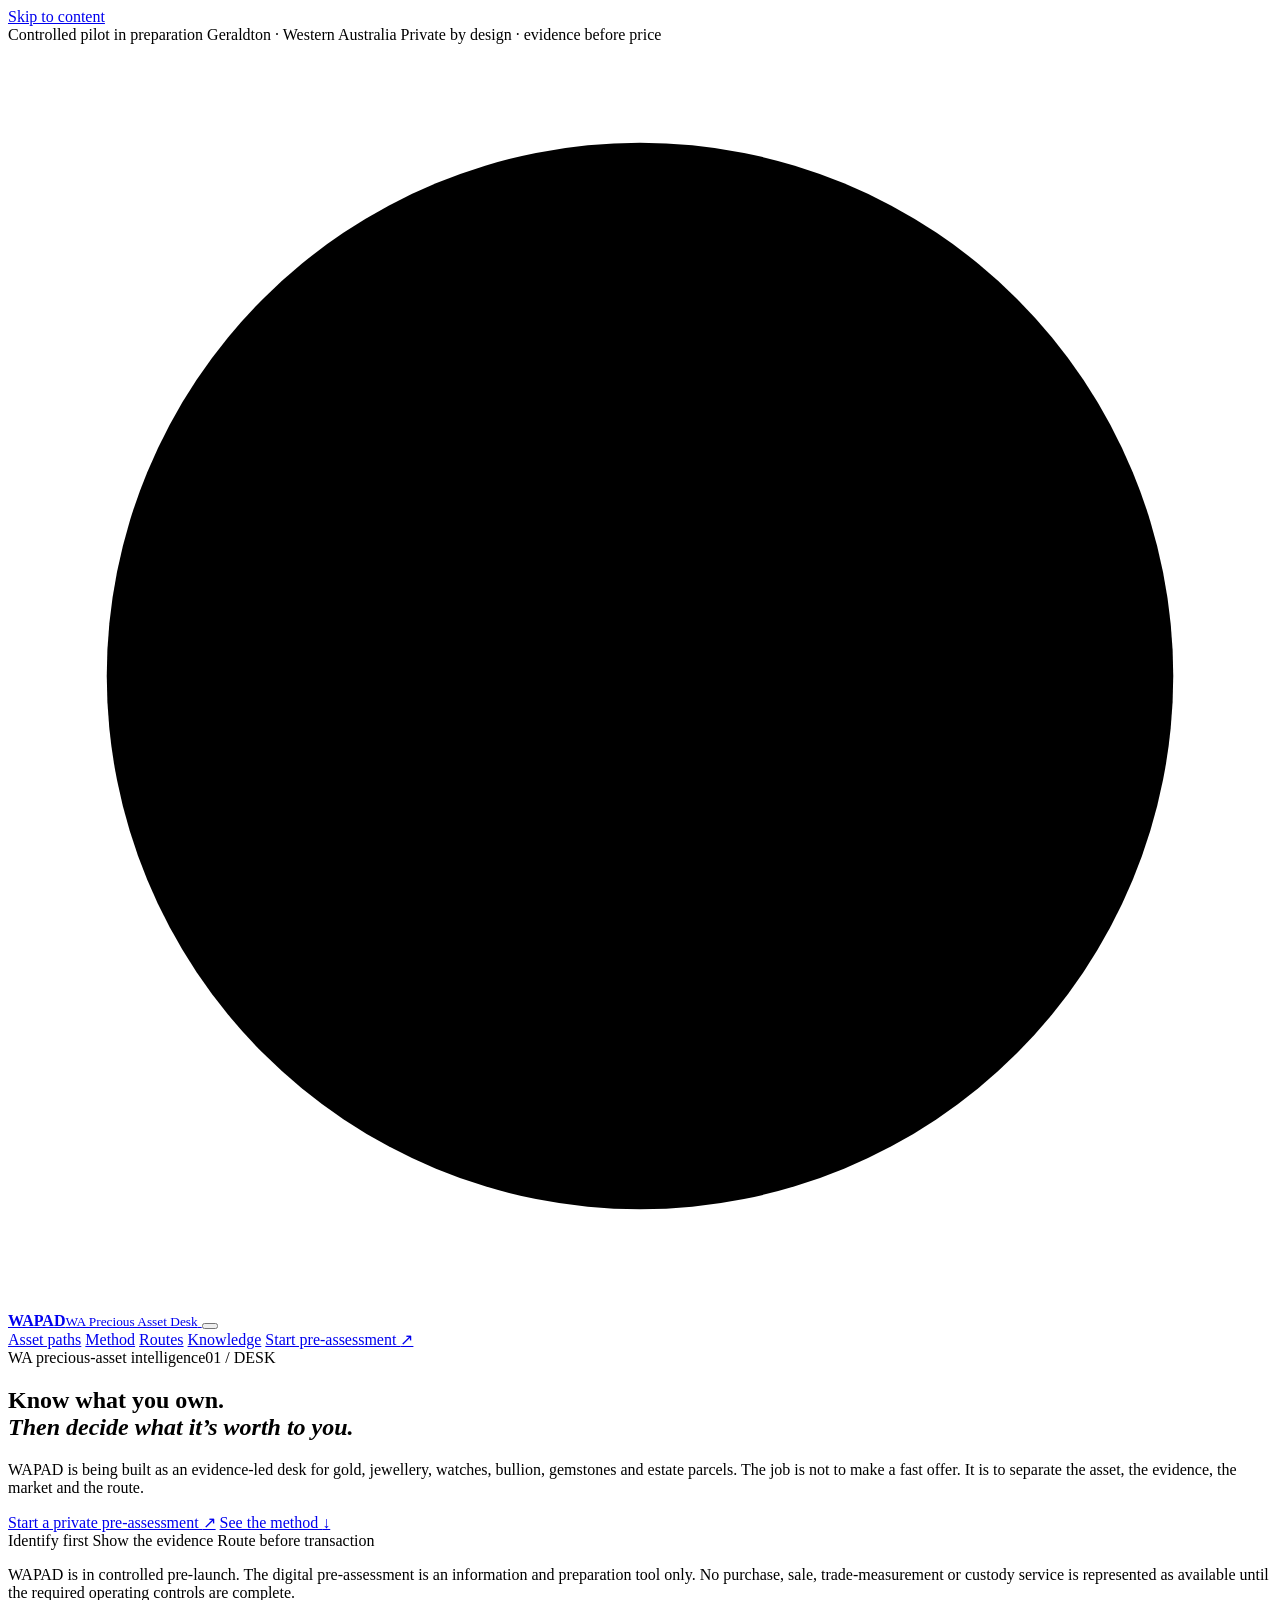
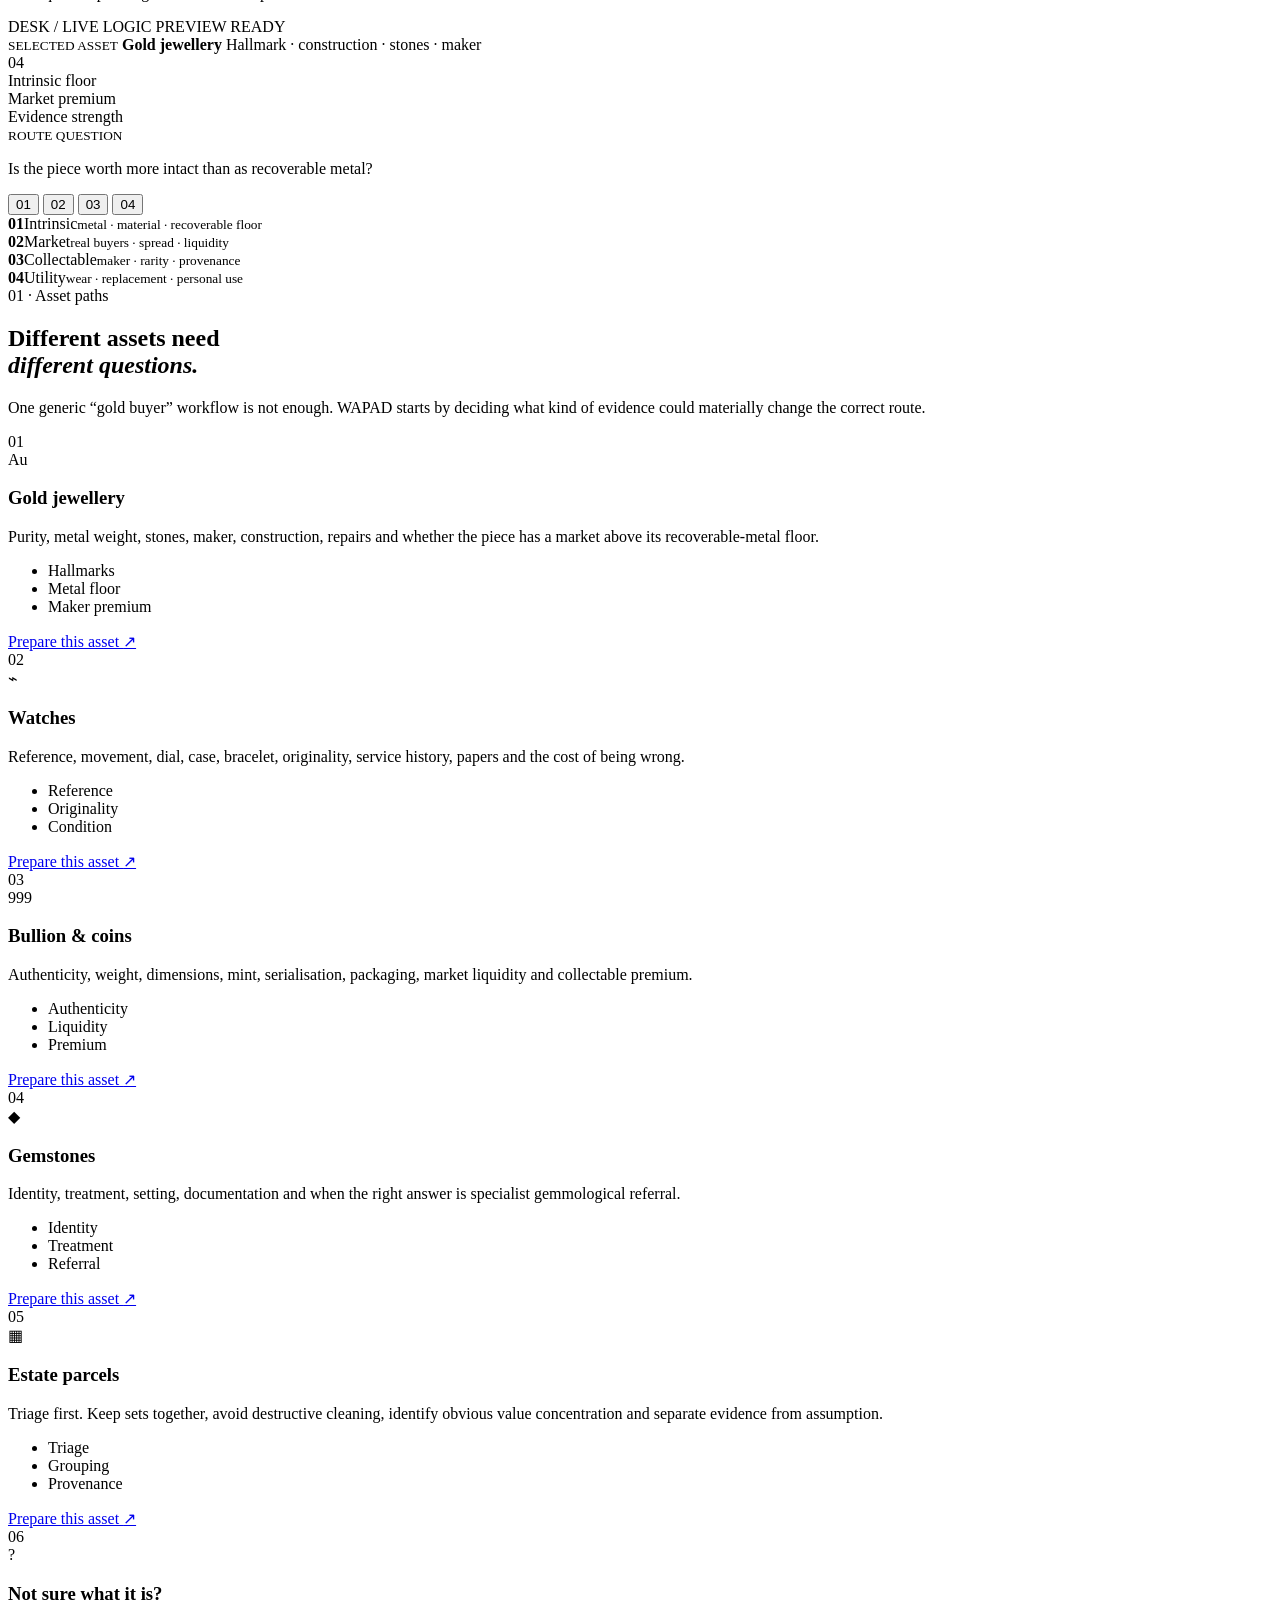
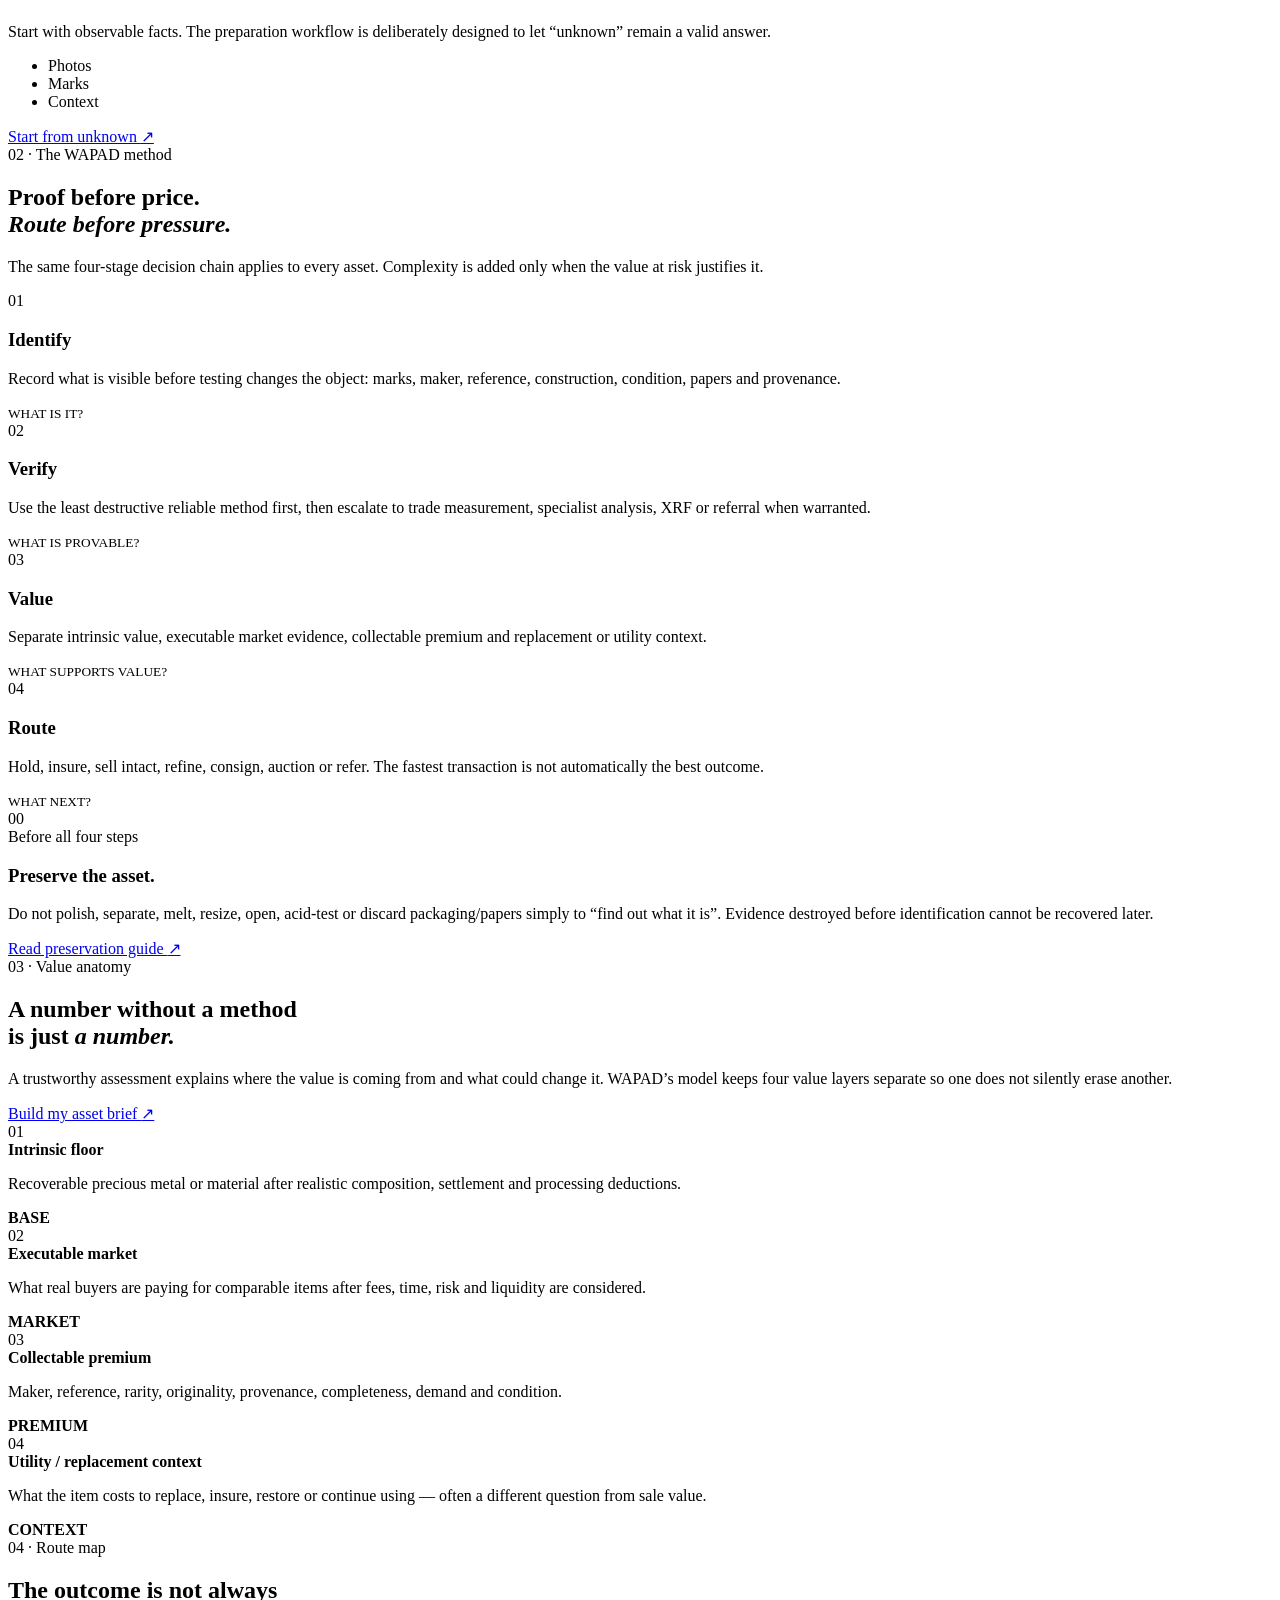
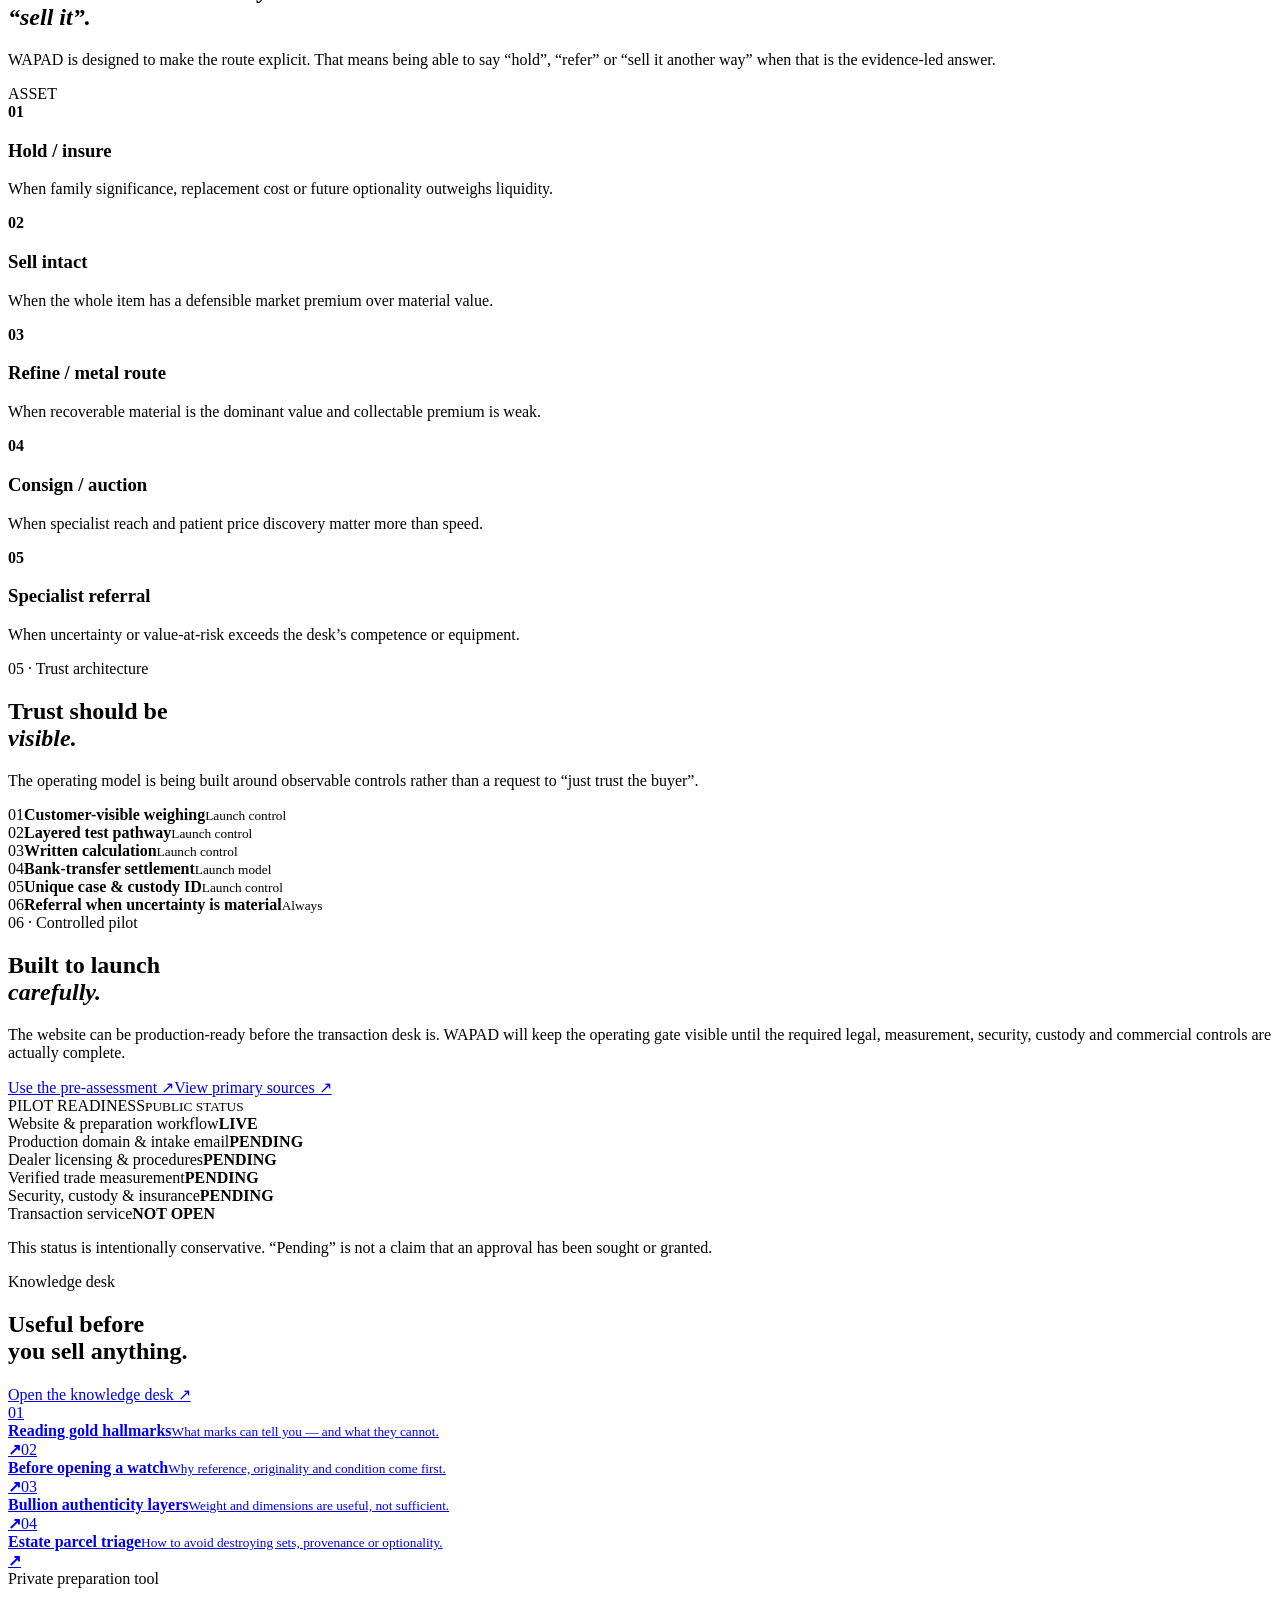
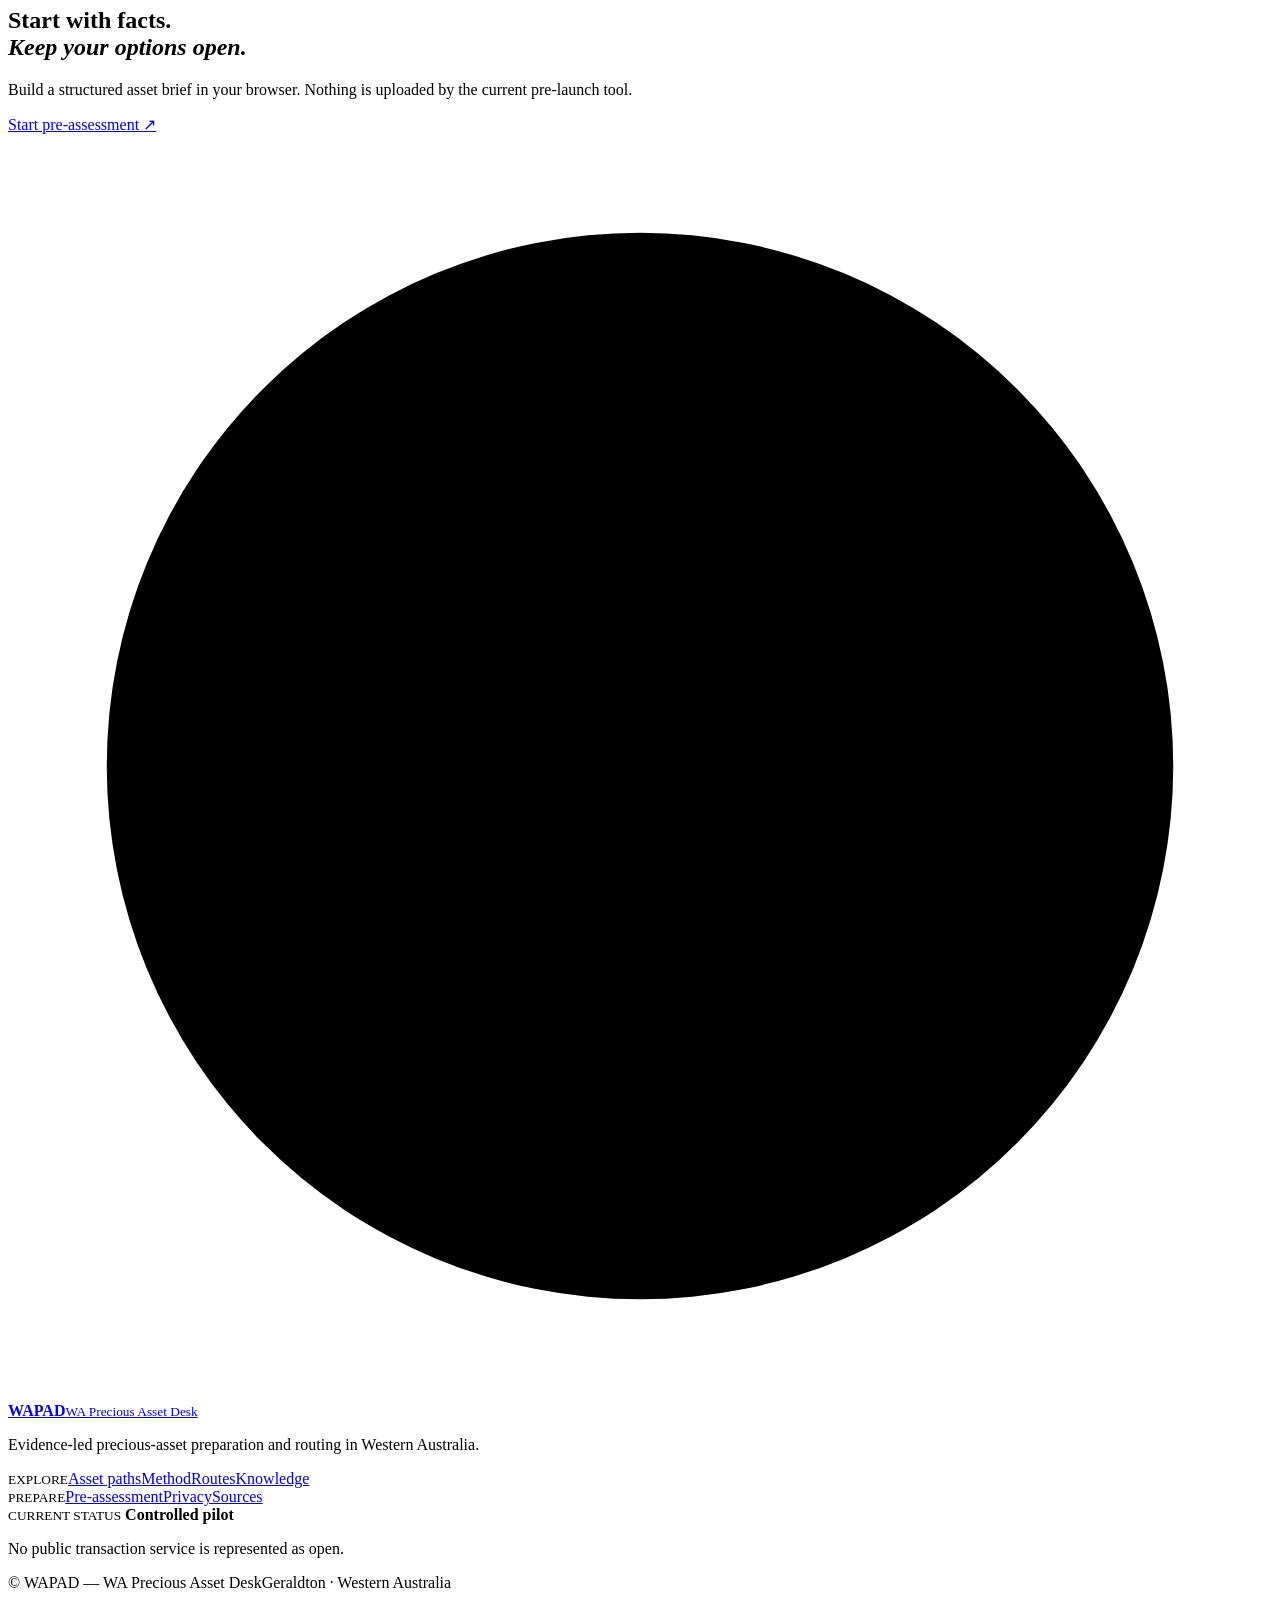
==== commit 318b4690: "Build WAPAD v2 public desk" ====
--- a/index.html
+++ b/index.html
@@ -1,84 +1,166 @@
 <!doctype html>
 <html lang="en-AU">
 <head>
-<meta charset="utf-8">
-<meta name="viewport" content="width=device-width,initial-scale=1,viewport-fit=cover">
-<meta name="theme-color" content="#0b0b0a">
-<meta name="description" content="WAPA — WA Precious Asset Desk. Evidence-led precious asset assessment for gold, jewellery, watches and estate parcels in Western Australia.">
-<meta property="og:title" content="WAPA — WA Precious Asset Desk">
-<meta property="og:description" content="Know the asset before you accept the price.">
-<meta property="og:type" content="website">
-<title>WAPA — WA Precious Asset Desk</title>
-<link rel="preconnect" href="https://fonts.googleapis.com">
-<link rel="preconnect" href="https://fonts.gstatic.com" crossorigin>
-<link href="https://fonts.googleapis.com/css2?family=DM+Mono:wght@300;400;500&family=Manrope:wght@300;400;500;600;700&family=Playfair+Display:ital,wght@1,500;1,600&display=swap" rel="stylesheet">
-<link rel="stylesheet" href="assets/site-00.css"><link rel="stylesheet" href="assets/site-01.css"><link rel="stylesheet" href="assets/site-02.css"><link rel="stylesheet" href="assets/site-03.css"><link rel="stylesheet" href="assets/site-04.css">
+  <meta charset="utf-8">
+  <meta name="viewport" content="width=device-width,initial-scale=1,viewport-fit=cover">
+  <meta name="theme-color" content="#0b0b09">
+  <meta name="description" content="WAPAD — WA Precious Asset Desk. Evidence-led precious asset assessment for gold, jewellery, watches, bullion, gemstones and estate parcels in Western Australia.">
+  <meta name="robots" content="noindex,nofollow">
+  <meta property="og:title" content="WAPAD — WA Precious Asset Desk">
+  <meta property="og:description" content="Know what you own. See what supports the value. Choose the right route.">
+  <meta property="og:type" content="website">
+  <title>WAPAD — WA Precious Asset Desk</title>
+  <link rel="icon" href="assets/favicon.svg" type="image/svg+xml">
+  <link rel="manifest" href="manifest.webmanifest">
+  <link rel="stylesheet" href="assets/v2.css">
 </head>
-<body>
-<div class="scroll-progress" aria-hidden="true"></div>
-<div class="topbar"><div class="wrap"><span><i class="status-dot"></i><b>Pilot in preparation</b> · Geraldton, Western Australia</span><span>Private · evidence-led · appointment model</span></div></div>
-<header id="site-header"><div class="wrap navwrap">
-<a class="brand" href="#top" aria-label="WAPA home"><svg class="seal" viewBox="0 0 48 48" aria-hidden="true"><circle cx="24" cy="24" r="21"/><circle cx="24" cy="24" r="16" opacity=".35"/><path d="M24 6v6M24 36v6M6 24h6M36 24h6" opacity=".55"/><text x="24" y="27" text-anchor="middle">AU</text></svg><span class="brandwords"><strong>WAPA</strong><small>WA Precious Asset Desk</small></span></a>
-<button class="menu" aria-label="Open menu" aria-expanded="false"><span></span><span></span></button>
-<nav class="navlinks" aria-label="Primary"><a href="#assets">Your asset</a><a href="#method">Method</a><a href="#value">Value</a><a href="#trust">Trust</a><a href="#faq">FAQ</a><a class="navcta" href="#prepare">Prepare my asset</a></nav>
-</div></header>
-<main id="top">
-<section class="hero" data-section="top"><div class="hero-bg" aria-hidden="true"><img id="hero-img" src="https://commons.wikimedia.org/wiki/Special:Redirect/file/Gold_Ingot_100g_Perth_Mint.JPG?width=1900" alt=""></div><div class="wrap hero-grid">
-<div class="hero-copy reveal"><div class="eyebrow light">WA precious-asset intelligence</div><h1>Know the asset<br>before you accept<br><em>the price.</em></h1><p>Gold can be weighed in seconds. Value can’t. WAPA separates purity, recoverable metal, condition, maker, provenance and market demand — then shows you the route, not just a quote.</p><div class="hero-actions"><a class="btn primary" href="#assets"><span>Start with my asset</span><span>↘</span></a><a class="btn" href="#value"><span>See how value is built</span><span>→</span></a></div><div class="hero-proof"><span class="proof-pill"><i></i>Private by design</span><span class="proof-pill"><i></i>Proof before price</span><span class="proof-pill"><i></i>Written logic</span></div><p class="smallnote">WAPA is in controlled pre-launch development. No direct dealing is offered until required licensing, verified equipment and procedures are in place.</p></div>
-<aside class="hero-aside reveal"><span class="label">THE WAPA STANDARD</span><h3>Trust should be visible.</h3><p>The launch model is being designed so the customer can see how the conclusion was reached — not just hear a number across a counter.</p><div class="trust-ledger"><div class="ledger-row"><b>01</b><span>Customer-visible weighing</span><small>planned</small></div><div class="ledger-row"><b>02</b><span>Layered testing pathway</span><small>planned</small></div><div class="ledger-row"><b>03</b><span>Written calculation</span><small>planned</small></div><div class="ledger-row"><b>04</b><span>Bank transfer, not advertised cash</span><small>planned</small></div><div class="ledger-row"><b>05</b><span>Specialist referral when warranted</span><small>planned</small></div></div><p class="ledger-foot">PROCESS &gt; PRESSURE. A better outcome can be “don’t sell this as scrap”.</p></aside>
-</div><a class="hero-scroll" href="#assets">Follow the asset</a></section>
-<div class="trust-rail"><div class="wrap"><div class="rail-item"><strong>01</strong><span>Identify first</span></div><div class="rail-item"><strong>02</strong><span>Verify what matters</span></div><div class="rail-item"><strong>03</strong><span>Show the maths</span></div><div class="rail-item"><strong>04</strong><span>Compare routes</span></div><div class="rail-item"><strong>05</strong><span>No pressure</span></div></div></div>
-<section class="asset-router" id="assets" data-section="assets"><div class="wrap"><div class="router-head reveal"><div><div class="eyebrow">01 · Start here</div><h2>What are you<br><em>holding?</em></h2></div><p>Different assets fail in different ways. A bullion bar needs authenticity and liquidity checks. A vintage watch can lose thousands if treated like scrap. An estate parcel needs triage before anything is separated or altered.</p></div>
-<div class="router-shell reveal"><div class="asset-tabs" role="tablist" aria-label="Asset type">
-<button class="asset-tab active" data-key="jewellery" role="tab" aria-selected="true"><b>01</b><strong>Gold jewellery</strong><span>→</span></button>
-<button class="asset-tab" data-key="watches" role="tab" aria-selected="false"><b>02</b><strong>Watches</strong><span>→</span></button>
-<button class="asset-tab" data-key="bullion" role="tab" aria-selected="false"><b>03</b><strong>Bullion &amp; coins</strong><span>→</span></button>
-<button class="asset-tab" data-key="estate" role="tab" aria-selected="false"><b>04</b><strong>Estate / mixed lot</strong><span>→</span></button>
-</div><div class="router-panel"><div class="router-copy"><span class="chip" id="router-chip">GOLD · JEWELLERY</span><h3 id="router-title">Don’t let “scrap” become the first assumption.</h3><p id="router-text">Hallmarks, construction, stones, maker, repairs and marketability can change the correct route. The metal floor matters — but it should not erase everything above it.</p><div class="driver-list" id="driver-list"></div></div><div class="router-image"><img id="router-img" src="https://commons.wikimedia.org/wiki/Special:Redirect/file/Necklaces_2023-12-06.jpg?width=1200" alt="Gold jewellery"><div class="image-tag"><span id="router-tag-a">VALUE DRIVER</span><span id="router-tag-b">METAL + MARKET</span></div></div></div></div>
-</div></section>
-<section class="method" id="method" data-section="method"><div class="wrap"><div class="method-head reveal"><div><div class="eyebrow light">02 · The method</div><h2>Proof before<br><em>price.</em></h2></div><p>Every asset moves through the same decision chain. The point is not to make the process complicated. The point is to stop one fast assumption from becoming an expensive mistake.</p></div><div class="method-track reveal" id="method-track"><div class="method-progress"></div><div class="method-grid">
-<article class="method-step"><span class="node"></span><b>01</b><h3>Identify</h3><p>Hallmarks, maker, reference, construction, condition, stones, papers and provenance.</p><div class="method-question">WHAT IS IT?</div></article>
-<article class="method-step"><span class="node"></span><b>02</b><h3>Verify</h3><p>Weight, dimensions and appropriate testing — escalating to specialist analysis when the asset warrants it.</p><div class="method-question">WHAT IS PROVABLE?</div></article>
-<article class="method-step"><span class="node"></span><b>03</b><h3>Value</h3><p>Intrinsic floor, executable market evidence, dealer spread, collectable premium and replacement context.</p><div class="method-question">WHAT IS IT WORTH?</div></article>
-<article class="method-step"><span class="node"></span><b>04</b><h3>Route</h3><p>Hold, insure, sell, consign, refer, refine or auction — based on the asset and your priority.</p><div class="method-question">WHAT NEXT?</div></article>
-</div></div></div></section>
-<section class="math" id="value" data-section="value"><div class="wrap math-grid"><div class="math-copy reveal"><div class="eyebrow">03 · Value logic</div><h2>The quote should<br>have a <em>spine.</em></h2><p>For gold acquisition, the cleanest trust tool is a calculation the customer can follow. Public spot price is not the same as the executable amount a downstream buyer or refinery will settle after real-world deductions.</p><p class="math-note"><strong>Important:</strong> this is the framework, not a live offer calculator. Stones, mixed metals, solder, unknown components, uncertain purity and disposal risk can change the recoverable value.</p></div><div class="math-card reveal"><div class="math-top"><span>Illustrative offer logic</span><small>NO LIVE PRICE USED</small></div><div class="equation">
-<div class="eqrow"><b>A</b><strong>Gross item weight</strong><span>measured</span></div><div class="eqrow"><b>B</b><strong>Gold-bearing proportion</strong><span>adjusted</span></div><div class="eqrow"><b>C</b><strong>Verified purity / fineness</strong><span>tested</span></div><div class="eqrow"><b>D</b><strong>Executable fine-gold value</strong><span>market exit</span></div><div class="eqrow"><b>E</b><strong>Settlement + refining deduction</strong><span>real cost</span></div><div class="eqrow"><b>F</b><strong>Risk / margin reserve</strong><span>disclosed logic</span></div><div class="eqrow result"><b>=</b><strong>Maximum sustainable customer payout</strong><span>WRITTEN</span></div>
-</div></div></div></section>
-<section class="routes"><div class="wrap"><div class="route-head reveal"><div><div class="eyebrow">04 · Route, not quote</div><h2>The best buyer<br>may be <em>nobody.</em></h2></div><p>A precious-asset desk earns trust when it is willing to say that the most valuable route is not the fastest transaction.</p></div><div class="route-grid reveal">
-<article class="route"><b>01</b><h3>Hold / insure</h3><p>When replacement cost, provenance or family significance outweighs immediate liquidity.</p><div class="best">Best for · meaningful pieces</div></article>
-<article class="route"><b>02</b><h3>Sell as metal</h3><p>When the item has little market premium above recoverable precious-metal value.</p><div class="best">Best for · true scrap</div></article>
-<article class="route"><b>03</b><h3>Private resale</h3><p>Potentially higher return, with more time, buyer screening, fraud exposure and negotiation.</p><div class="best">Best for · liquid references</div></article>
-<article class="route"><b>04</b><h3>Consign / auction</h3><p>When brand, rarity or collectability needs specialist reach to find the right buyer.</p><div class="best">Best for · collectables</div></article>
-<article class="route"><b>05</b><h3>Specialist referral</h3><p>When gemmology, complex watch authentication or niche expertise sits outside the desk’s competence.</p><div class="best">Best for · uncertainty</div></article>
-</div></div></section>
-<section class="trust" id="trust" data-section="trust"><div class="wrap trust-grid"><div class="trust-copy reveal"><div class="eyebrow light">05 · Trust architecture</div><h2>Trust is a<br><em>process.</em></h2><p>WAPA should never ask a customer to trust a black box. The trust design is built from visible measurement, explainable testing, written records and clear licensing boundaries.</p><div class="trust-seal"><i></i><p><strong>Pre-launch status:</strong> direct dealing and trade-measurement services will only be offered once required licences, verified equipment and procedures are in place.</p></div></div><div class="trust-tabs reveal">
-<div class="trust-item open"><button class="trust-btn"><b>01</b><strong>Measurement you can see</strong><span>+</span></button><div class="trust-body"><div><p>For precious metals under 1 kg, NMI rules set a maximum 10 mg verification scale interval. Approved and verified scales must be used correctly; customers should be able to see the weighing process, or receive a written statement of weight.</p><a href="https://www.industry.gov.au/national-measurement-institute/telling-precious-metals-and-stones" target="_blank" rel="noopener">National Measurement Institute ↗</a></div></div></div>
-<div class="trust-item"><button class="trust-btn"><b>02</b><strong>Testing with escalation</strong><span>+</span></button><div class="trust-body"><div><p>Touchstone comparison is a practical, relatively non-destructive method for karat gold, but high-value or ambiguous pieces should not depend on a single screening method. The operating design uses layered checks and specialist/refinery analysis where needed.</p><a href="https://www.gia.edu/bench-tip-use-the-touchstone-method-for-testing-purity-karat-gold" target="_blank" rel="noopener">GIA touchstone method ↗</a></div></div></div>
-<div class="trust-item"><button class="trust-btn"><b>03</b><strong>Licensing before dealing</strong><span>+</span></button><div class="trust-body"><div><p>In Western Australia, a Second-Hand Dealer Licence covers buying, selling or exchanging second-hand goods. Pawnbroking is different. WAPA’s planned launch model is acquisition-focused and does not present itself as a pawnbroker.</p><a href="https://www.wa.gov.au/organisation/western-australia-police-force/pawnbroker-and-second-hand-dealer-licence" target="_blank" rel="noopener">WA Police licensing ↗</a></div></div></div>
-<div class="trust-item"><button class="trust-btn"><b>04</b><strong>Written calculation, not mystery spread</strong><span>+</span></button><div class="trust-body"><div><p>The operating concept is designed around publishing the calculation method, preserving evidence and providing a written breakdown so a customer can understand the difference between gross metal value, recoverable value and the actual offer.</p></div></div></div>
-<div class="trust-item"><button class="trust-btn"><b>05</b><strong>Privacy and custody</strong><span>+</span></button><div class="trust-body"><div><p>The pilot design favours appointment-only access, no advertised cash holdings, bank transfer, tamper-evident custody, secure storage and escalation controls for larger parcels.</p></div></div></div>
-</div></div></section>
-<section class="wa-band"><div class="wa-photo"><img src="https://commons.wikimedia.org/wiki/Special:Redirect/file/Fimiston_Open_Pit_(Super_Pit)_gold_mine_Western_Australia_2019_Aug.jpg?width=1900" alt="Fimiston Super Pit gold mine, Western Australia" loading="lazy"><div class="caption"><small>KALGOORLIE · WESTERN AUSTRALIA</small><strong>From ground<br>to asset.</strong></div></div><div class="wa-copy reveal"><div class="eyebrow">Western Australian by design</div><h2>Local access.<br><em>Global value.</em></h2><p>Western Australia produces the metal, but the value of a finished asset can come from far beyond its weight — brand, collectability, workmanship, provenance and the market willing to buy it.</p><p>WAPA’s job is to connect those layers without pretending every piece belongs in the same sales channel.</p><div class="wa-coords">28.7774° S · 114.6146° E <span>GERALDTON · WA</span></div></div></section>
-<section class="pack" id="prepare" data-section="prepare"><div class="wrap pack-grid"><div class="pack-copy reveal"><div class="eyebrow">06 · Prepare before pricing</div><h2>Build your<br><em>evidence pack.</em></h2><p>A good first assessment starts before testing. Clear photos, marks, weight, papers and known modifications make the item easier to identify and harder to undervalue.</p></div><div class="pack-box reveal"><div class="pack-head"><strong>Asset readiness checklist</strong><span class="progress-readout"><b id="progress-num">0</b>/6 READY</span></div><div class="checklist">
-<label class="check"><input type="checkbox" data-line="Photographed the whole item in neutral light"><b>01</b><span>Photograph the whole item in neutral light</span></label>
-<label class="check"><input type="checkbox" data-line="Captured all hallmarks, references and maker's marks"><b>02</b><span>Capture every hallmark, reference and maker’s mark</span></label>
-<label class="check"><input type="checkbox" data-line="Recorded weight separately where practical"><b>03</b><span>Record weight separately where practical</span></label>
-<label class="check"><input type="checkbox" data-line="Kept boxes, papers, receipts and service history together"><b>04</b><span>Keep boxes, papers, receipts and service history together</span></label>
-<label class="check"><input type="checkbox" data-line="Noted repairs, resizing, missing parts or modifications"><b>05</b><span>Note repairs, resizing, missing parts or modifications</span></label>
-<label class="check"><input type="checkbox" data-line="Decided whether priority is price, speed or certainty"><b>06</b><span>Decide whether your priority is price, speed or certainty</span></label>
-</div><div class="pack-actions"><button class="btn primary" id="copy-pack"><span>Copy my checklist</span><span>⧉</span></button><button class="btn ghost" id="reset-pack"><span>Reset</span><span>↺</span></button></div><div class="copy-state" id="copy-state" aria-live="polite"></div></div></div></section>
-<section class="faq" id="faq" data-section="faq"><div class="wrap faq-grid"><div class="faq-title reveal"><div class="eyebrow">07 · Questions worth asking</div><h2>Before you<br><em>hand it over.</em></h2><p>The best trust signal is not a slogan. It is knowing what to ask any buyer, valuer or jeweller before a transaction.</p></div><div class="faq-list reveal">
-<div class="faq-item open"><button class="faq-q">Should a gold quote be based on public spot price alone?<span>+</span></button><div class="faq-a"><div><p>No. Public spot is a reference point. A real acquisition offer depends on verified fine-gold content and the executable downstream value after refining, assay, freight or settlement costs, plus the buyer’s risk and margin.</p></div></div></div>
-<div class="faq-item"><button class="faq-q">Can a watch or jewellery piece be worth more than melt?<span>+</span></button><div class="faq-a"><div><p>Yes. Maker, reference, originality, workmanship, condition, rarity and provenance can create a premium above intrinsic metal value. That is why identification should come before irreversible alteration.</p></div></div></div>
-<div class="faq-item"><button class="faq-q">Is touchstone acid testing definitive?<span>+</span></button><div class="faq-a"><div><p>It is useful, quick and relatively non-destructive when performed correctly, but it should not be the sole control for a high-value or ambiguous item. Layered inspection and specialist analysis may be appropriate.</p></div></div></div>
-<div class="faq-item"><button class="faq-q">What happens if WAPA is not the right specialist?<span>+</span></button><div class="faq-a"><div><p>The correct outcome is referral, not guesswork. Coloured stones, complex gemmology, difficult watch authentication and niche collectables should be escalated when competence or market reach sits elsewhere.</p></div></div></div>
-<div class="faq-item"><button class="faq-q">Is WAPA operating as a pawnbroker?<span>+</span></button><div class="faq-a"><div><p>No. The planned launch model is a compliant, appointment-based precious-asset acquisition and assessment desk. Pawnbroking is a separate licensed activity and is not part of the launch position.</p></div></div></div>
-</div></div></section>
-<section class="final-cta"><div class="wrap final-grid"><div class="reveal"><div class="eyebrow light">The next decision</div><h2>Have something worth<br><em>a second look?</em></h2><p>Do not clean aggressively, dismantle, polish, remove stones or accept a scrap assumption until the piece has been identified and documented.</p></div><div class="final-actions reveal"><a class="btn primary" href="#prepare"><span>Prepare my asset</span><span>↑</span></a><a class="btn" href="#method"><span>Read the WAPA method</span><span>→</span></a><div class="final-note">Assessment bookings will open with the controlled pilot. Until then, the evidence checklist is designed to help you prepare without altering the asset.</div></div></div></section>
-</main>
-<footer><div class="wrap"><div class="foot-grid"><div class="footbrand"><svg class="seal" viewBox="0 0 48 48" aria-hidden="true"><circle cx="24" cy="24" r="21"/><circle cx="24" cy="24" r="16" opacity=".35"/><path d="M24 6v6M24 36v6M6 24h6M36 24h6" opacity=".55"/><text x="24" y="27" text-anchor="middle">AU</text></svg><span class="brandwords"><strong>WAPA</strong><small>WA Precious Asset Desk</small></span></div><div class="footlinks"><a href="#method">Method</a><a href="#trust">Standards</a><a href="#prepare">Checklist</a><a href="#top">Top ↑</a></div></div><div class="footlegal"><p>Information on this site is general in nature and is not a formal valuation, investment recommendation or offer to buy. WAPA is in pre-launch development. Direct dealing and trade-measurement services will only be offered where required licences, verified equipment, security and procedures are in place. Image licences and attribution requirements remain with their respective source records.</p><span>© <b id="year"></b> WAPA · WA</span></div></div></footer>
-<button class="float-cta" id="float-cta">Prepare my asset →</button>
-<script src="assets/site.js"></script>
+<body class="page-home">
+  <a class="skip-link" href="#main">Skip to content</a>
+  <div class="statusbar">
+    <div class="shell statusbar__inner">
+      <span class="statusbar__state"><i></i> Controlled pilot in preparation</span>
+      <span>Geraldton · Western Australia</span>
+      <span class="statusbar__desktop">Private by design · evidence before price</span>
+    </div>
+  </div>
+
+  <header class="site-header" data-header>
+    <div class="shell nav">
+      <a class="brand" href="index.html" aria-label="WAPAD home">
+        <span class="brand__mark" aria-hidden="true">
+          <svg viewBox="0 0 64 64" role="img">
+            <circle cx="32" cy="32" r="27"></circle>
+            <path d="M18 38 26 20l6 13 6-13 8 18"></path>
+            <path d="M21 43h22"></path>
+          </svg>
+        </span>
+        <span class="brand__text"><strong>WAPAD</strong><small>WA Precious Asset Desk</small></span>
+      </a>
+      <button class="menu-btn" type="button" aria-label="Toggle menu" aria-expanded="false" data-menu-btn>
+        <span></span><span></span>
+      </button>
+      <nav class="main-nav" data-menu aria-label="Primary navigation">
+        <a href="#assets">Asset paths</a>
+        <a href="#method">Method</a>
+        <a href="#routes">Routes</a>
+        <a href="knowledge.html">Knowledge</a>
+        <a class="nav-cta" href="assessment.html">Start pre-assessment <span>↗</span></a>
+      </nav>
+    </div>
+  </header>
+
+  <main id="main">
+    <section class="hero">
+      <div class="hero__halo" aria-hidden="true"></div>
+      <div class="shell hero__grid">
+        <div class="hero__copy reveal">
+          <div class="kicker"><span>WA precious-asset intelligence</span><span>01 / DESK</span></div>
+          <h1>Know what you own.<br><em>Then decide what it’s worth to you.</em></h1>
+          <p class="hero__lead">WAPAD is being built as an evidence-led desk for gold, jewellery, watches, bullion, gemstones and estate parcels. The job is not to make a fast offer. It is to separate the asset, the evidence, the market and the route.</p>
+          <div class="hero__actions">
+            <a class="button button--gold" href="assessment.html">Start a private pre-assessment <span>↗</span></a>
+            <a class="button button--ghost" href="#method">See the method <span>↓</span></a>
+          </div>
+          <div class="hero__signals" aria-label="WAPAD principles">
+            <span><i></i> Identify first</span>
+            <span><i></i> Show the evidence</span>
+            <span><i></i> Route before transaction</span>
+          </div>
+          <p class="legal-note">WAPAD is in controlled pre-launch. The digital pre-assessment is an information and preparation tool only. No purchase, sale, trade-measurement or custody service is represented as available until the required operating controls are complete.</p>
+        </div>
+
+        <aside class="desk-console reveal" aria-label="WAPAD decision desk preview">
+          <div class="console__top">
+            <span>DESK / LIVE LOGIC PREVIEW</span>
+            <span class="console__pulse"><i></i> READY</span>
+          </div>
+          <div class="console__asset">
+            <div>
+              <small>SELECTED ASSET</small>
+              <strong data-console-title>Gold jewellery</strong>
+              <span data-console-subtitle>Hallmark · construction · stones · maker</span>
+            </div>
+            <span class="console__score" data-console-score>04</span>
+          </div>
+          <div class="console__bars">
+            <div><span>Intrinsic floor</span><i style="--p:78%"></i></div>
+            <div><span>Market premium</span><i style="--p:56%"></i></div>
+            <div><span>Evidence strength</span><i style="--p:68%"></i></div>
+          </div>
+          <div class="console__route">
+            <small>ROUTE QUESTION</small>
+            <p data-console-route>Is the piece worth more intact than as recoverable metal?</p>
+          </div>
+          <div class="console__switcher" role="tablist" aria-label="Asset preview">
+            <button class="active" type="button" data-console="jewellery" aria-selected="true">01</button>
+            <button type="button" data-console="watches" aria-selected="false">02</button>
+            <button type="button" data-console="bullion" aria-selected="false">03</button>
+            <button type="button" data-console="estate" aria-selected="false">04</button>
+          </div>
+        </aside>
+      </div>
+
+      <div class="shell hero__ledger reveal" aria-label="WAPAD value layers">
+        <div><b>01</b><span>Intrinsic</span><small>metal · material · recoverable floor</small></div>
+        <div><b>02</b><span>Market</span><small>real buyers · spread · liquidity</small></div>
+        <div><b>03</b><span>Collectable</span><small>maker · rarity · provenance</small></div>
+        <div><b>04</b><span>Utility</span><small>wear · replacement · personal use</small></div>
+      </div>
+    </section>
+
+    <section class="section section--cream" id="assets">
+      <div class="shell">
+        <div class="section-head reveal">
+          <div>
+            <span class="eyebrow">01 · Asset paths</span>
+            <h2>Different assets need<br><em>different questions.</em></h2>
+          </div>
+          <p>One generic “gold buyer” workflow is not enough. WAPAD starts by deciding what kind of evidence could materially change the correct route.</p>
+        </div>
+
+        <div class="asset-grid">
+          <article class="asset-card reveal"><span class="asset-card__num">01</span><div class="asset-card__icon">Au</div><h3>Gold jewellery</h3><p>Purity, metal weight, stones, maker, construction, repairs and whether the piece has a market above its recoverable-metal floor.</p><ul><li>Hallmarks</li><li>Metal floor</li><li>Maker premium</li></ul><a href="assessment.html?asset=jewellery">Prepare this asset <span>↗</span></a></article>
+          <article class="asset-card reveal"><span class="asset-card__num">02</span><div class="asset-card__icon">⌁</div><h3>Watches</h3><p>Reference, movement, dial, case, bracelet, originality, service history, papers and the cost of being wrong.</p><ul><li>Reference</li><li>Originality</li><li>Condition</li></ul><a href="assessment.html?asset=watches">Prepare this asset <span>↗</span></a></article>
+          <article class="asset-card reveal"><span class="asset-card__num">03</span><div class="asset-card__icon">999</div><h3>Bullion &amp; coins</h3><p>Authenticity, weight, dimensions, mint, serialisation, packaging, market liquidity and collectable premium.</p><ul><li>Authenticity</li><li>Liquidity</li><li>Premium</li></ul><a href="assessment.html?asset=bullion">Prepare this asset <span>↗</span></a></article>
+          <article class="asset-card reveal"><span class="asset-card__num">04</span><div class="asset-card__icon">◆</div><h3>Gemstones</h3><p>Identity, treatment, setting, documentation and when the right answer is specialist gemmological referral.</p><ul><li>Identity</li><li>Treatment</li><li>Referral</li></ul><a href="assessment.html?asset=gemstones">Prepare this asset <span>↗</span></a></article>
+          <article class="asset-card reveal"><span class="asset-card__num">05</span><div class="asset-card__icon">▦</div><h3>Estate parcels</h3><p>Triage first. Keep sets together, avoid destructive cleaning, identify obvious value concentration and separate evidence from assumption.</p><ul><li>Triage</li><li>Grouping</li><li>Provenance</li></ul><a href="assessment.html?asset=estate">Prepare this asset <span>↗</span></a></article>
+          <article class="asset-card asset-card--dark reveal"><span class="asset-card__num">06</span><div class="asset-card__icon">?</div><h3>Not sure what it is?</h3><p>Start with observable facts. The preparation workflow is deliberately designed to let “unknown” remain a valid answer.</p><ul><li>Photos</li><li>Marks</li><li>Context</li></ul><a href="assessment.html?asset=unknown">Start from unknown <span>↗</span></a></article>
+        </div>
+      </div>
+    </section>
+
+    <section class="section section--black" id="method">
+      <div class="shell">
+        <div class="section-head section-head--light reveal"><div><span class="eyebrow">02 · The WAPAD method</span><h2>Proof before price.<br><em>Route before pressure.</em></h2></div><p>The same four-stage decision chain applies to every asset. Complexity is added only when the value at risk justifies it.</p></div>
+        <div class="method-rail reveal">
+          <article class="method-step"><span>01</span><div class="method-step__dot"></div><h3>Identify</h3><p>Record what is visible before testing changes the object: marks, maker, reference, construction, condition, papers and provenance.</p><small>WHAT IS IT?</small></article>
+          <article class="method-step"><span>02</span><div class="method-step__dot"></div><h3>Verify</h3><p>Use the least destructive reliable method first, then escalate to trade measurement, specialist analysis, XRF or referral when warranted.</p><small>WHAT IS PROVABLE?</small></article>
+          <article class="method-step"><span>03</span><div class="method-step__dot"></div><h3>Value</h3><p>Separate intrinsic value, executable market evidence, collectable premium and replacement or utility context.</p><small>WHAT SUPPORTS VALUE?</small></article>
+          <article class="method-step"><span>04</span><div class="method-step__dot"></div><h3>Route</h3><p>Hold, insure, sell intact, refine, consign, auction or refer. The fastest transaction is not automatically the best outcome.</p><small>WHAT NEXT?</small></article>
+        </div>
+        <div class="method-callout reveal"><div class="method-callout__number">00</div><div><span class="eyebrow">Before all four steps</span><h3>Preserve the asset.</h3><p>Do not polish, separate, melt, resize, open, acid-test or discard packaging/papers simply to “find out what it is”. Evidence destroyed before identification cannot be recovered later.</p></div><a class="text-link text-link--light" href="knowledge.html#preserve">Read preservation guide <span>↗</span></a></div>
+      </div>
+    </section>
+
+    <section class="section section--paper" id="value"><div class="shell value-grid"><div class="value-copy reveal"><span class="eyebrow">03 · Value anatomy</span><h2>A number without a method<br>is just <em>a number.</em></h2><p>A trustworthy assessment explains where the value is coming from and what could change it. WAPAD’s model keeps four value layers separate so one does not silently erase another.</p><a class="button button--ink" href="assessment.html">Build my asset brief <span>↗</span></a></div><div class="value-stack reveal">
+      <div class="value-layer"><span>01</span><div><strong>Intrinsic floor</strong><p>Recoverable precious metal or material after realistic composition, settlement and processing deductions.</p></div><b>BASE</b></div>
+      <div class="value-layer"><span>02</span><div><strong>Executable market</strong><p>What real buyers are paying for comparable items after fees, time, risk and liquidity are considered.</p></div><b>MARKET</b></div>
+      <div class="value-layer"><span>03</span><div><strong>Collectable premium</strong><p>Maker, reference, rarity, originality, provenance, completeness, demand and condition.</p></div><b>PREMIUM</b></div>
+      <div class="value-layer"><span>04</span><div><strong>Utility / replacement context</strong><p>What the item costs to replace, insure, restore or continue using — often a different question from sale value.</p></div><b>CONTEXT</b></div>
+    </div></div></section>
+
+    <section class="section section--sand" id="routes"><div class="shell"><div class="section-head reveal"><div><span class="eyebrow">04 · Route map</span><h2>The outcome is not always<br><em>“sell it”.</em></h2></div><p>WAPAD is designed to make the route explicit. That means being able to say “hold”, “refer” or “sell it another way” when that is the evidence-led answer.</p></div><div class="route-board reveal"><div class="route-board__start"><span>ASSET</span><i></i></div><div class="route-board__lines" aria-hidden="true"></div><article><b>01</b><h3>Hold / insure</h3><p>When family significance, replacement cost or future optionality outweighs liquidity.</p></article><article><b>02</b><h3>Sell intact</h3><p>When the whole item has a defensible market premium over material value.</p></article><article><b>03</b><h3>Refine / metal route</h3><p>When recoverable material is the dominant value and collectable premium is weak.</p></article><article><b>04</b><h3>Consign / auction</h3><p>When specialist reach and patient price discovery matter more than speed.</p></article><article><b>05</b><h3>Specialist referral</h3><p>When uncertainty or value-at-risk exceeds the desk’s competence or equipment.</p></article></div></div></section>
+
+    <section class="section section--ink"><div class="shell proof-grid"><div class="proof-copy reveal"><span class="eyebrow eyebrow--gold">05 · Trust architecture</span><h2>Trust should be<br><em>visible.</em></h2><p>The operating model is being built around observable controls rather than a request to “just trust the buyer”.</p></div><div class="proof-list reveal"><div><span>01</span><strong>Customer-visible weighing</strong><small>Launch control</small></div><div><span>02</span><strong>Layered test pathway</strong><small>Launch control</small></div><div><span>03</span><strong>Written calculation</strong><small>Launch control</small></div><div><span>04</span><strong>Bank-transfer settlement</strong><small>Launch model</small></div><div><span>05</span><strong>Unique case &amp; custody ID</strong><small>Launch control</small></div><div><span>06</span><strong>Referral when uncertainty is material</strong><small>Always</small></div></div></div></section>
+
+    <section class="section section--cream" id="pilot"><div class="shell pilot-grid"><div class="pilot-copy reveal"><span class="eyebrow">06 · Controlled pilot</span><h2>Built to launch<br><em>carefully.</em></h2><p>The website can be production-ready before the transaction desk is. WAPAD will keep the operating gate visible until the required legal, measurement, security, custody and commercial controls are actually complete.</p><div class="pilot-actions"><a class="button button--ink" href="assessment.html">Use the pre-assessment <span>↗</span></a><a class="text-link" href="sources.html">View primary sources <span>↗</span></a></div></div><div class="readiness-card reveal"><div class="readiness-card__head"><span>PILOT READINESS</span><small>PUBLIC STATUS</small></div><div class="readiness-row ready"><span><i></i> Website &amp; preparation workflow</span><b>LIVE</b></div><div class="readiness-row"><span><i></i> Production domain &amp; intake email</span><b>PENDING</b></div><div class="readiness-row"><span><i></i> Dealer licensing &amp; procedures</span><b>PENDING</b></div><div class="readiness-row"><span><i></i> Verified trade measurement</span><b>PENDING</b></div><div class="readiness-row"><span><i></i> Security, custody &amp; insurance</span><b>PENDING</b></div><div class="readiness-row"><span><i></i> Transaction service</span><b>NOT OPEN</b></div><p>This status is intentionally conservative. “Pending” is not a claim that an approval has been sought or granted.</p></div></div></section>
+
+    <section class="section section--black"><div class="shell knowledge-strip"><div class="knowledge-strip__intro reveal"><span class="eyebrow eyebrow--gold">Knowledge desk</span><h2>Useful before<br>you sell anything.</h2><a class="text-link text-link--light" href="knowledge.html">Open the knowledge desk <span>↗</span></a></div><div class="knowledge-list reveal"><a href="knowledge.html#hallmarks"><span>01</span><div><strong>Reading gold hallmarks</strong><small>What marks can tell you — and what they cannot.</small></div><b>↗</b></a><a href="knowledge.html#watch"><span>02</span><div><strong>Before opening a watch</strong><small>Why reference, originality and condition come first.</small></div><b>↗</b></a><a href="knowledge.html#bullion"><span>03</span><div><strong>Bullion authenticity layers</strong><small>Weight and dimensions are useful, not sufficient.</small></div><b>↗</b></a><a href="knowledge.html#estate"><span>04</span><div><strong>Estate parcel triage</strong><small>How to avoid destroying sets, provenance or optionality.</small></div><b>↗</b></a></div></div></section>
+
+    <section class="final-cta"><div class="shell final-cta__grid"><div class="reveal"><span class="eyebrow">Private preparation tool</span><h2>Start with facts.<br><em>Keep your options open.</em></h2></div><div class="final-cta__actions reveal"><p>Build a structured asset brief in your browser. Nothing is uploaded by the current pre-launch tool.</p><a class="button button--gold" href="assessment.html">Start pre-assessment <span>↗</span></a></div></div></section>
+  </main>
+
+  <footer class="footer"><div class="shell footer__grid"><div><a class="brand brand--footer" href="index.html"><span class="brand__mark" aria-hidden="true"><svg viewBox="0 0 64 64"><circle cx="32" cy="32" r="27"></circle><path d="M18 38 26 20l6 13 6-13 8 18"></path><path d="M21 43h22"></path></svg></span><span class="brand__text"><strong>WAPAD</strong><small>WA Precious Asset Desk</small></span></a><p>Evidence-led precious-asset preparation and routing in Western Australia.</p></div><div><small>EXPLORE</small><a href="#assets">Asset paths</a><a href="#method">Method</a><a href="#routes">Routes</a><a href="knowledge.html">Knowledge</a></div><div><small>PREPARE</small><a href="assessment.html">Pre-assessment</a><a href="privacy.html">Privacy</a><a href="sources.html">Sources</a></div><div class="footer__status"><small>CURRENT STATUS</small><strong><i></i> Controlled pilot</strong><p>No public transaction service is represented as open.</p></div></div><div class="shell footer__base"><span>© <span data-year></span> WAPAD — WA Precious Asset Desk</span><span>Geraldton · Western Australia</span></div></footer>
+  <script src="assets/v2.js" defer></script>
 </body>
-</html>
+</html>
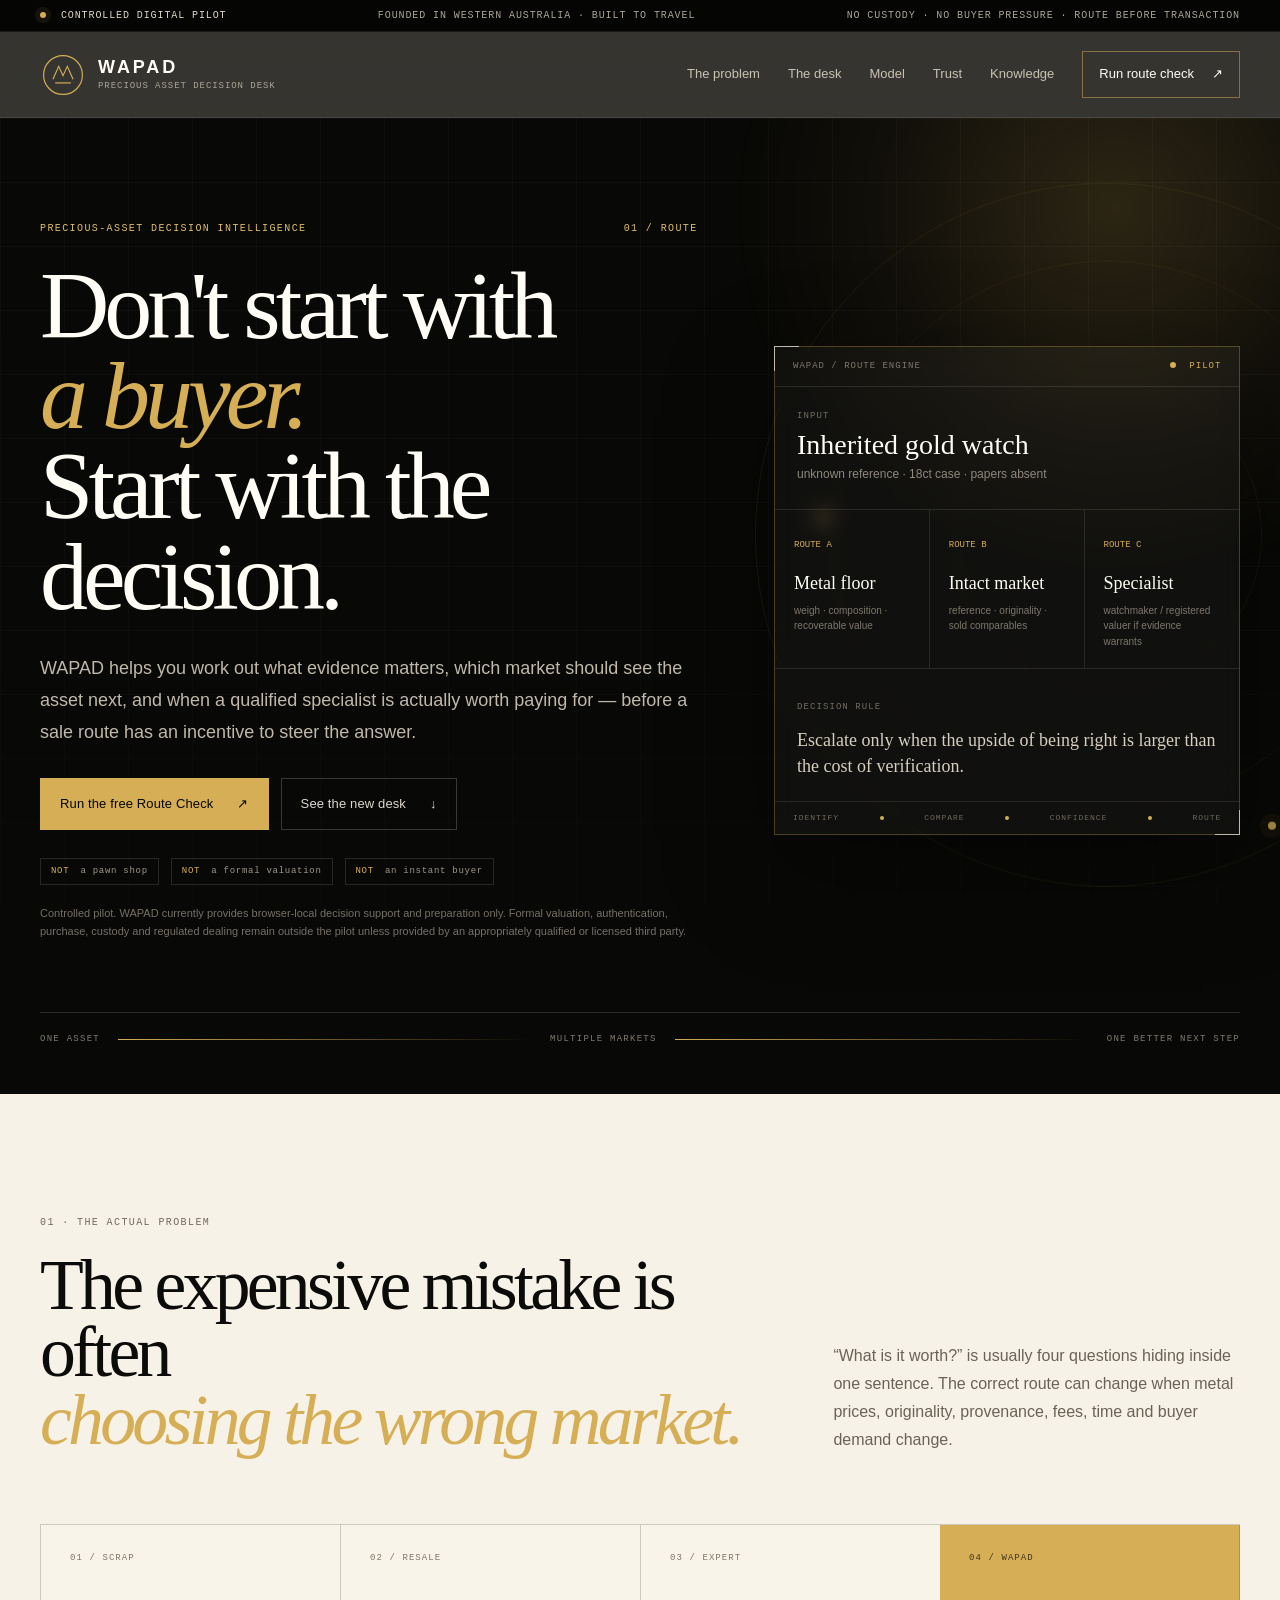
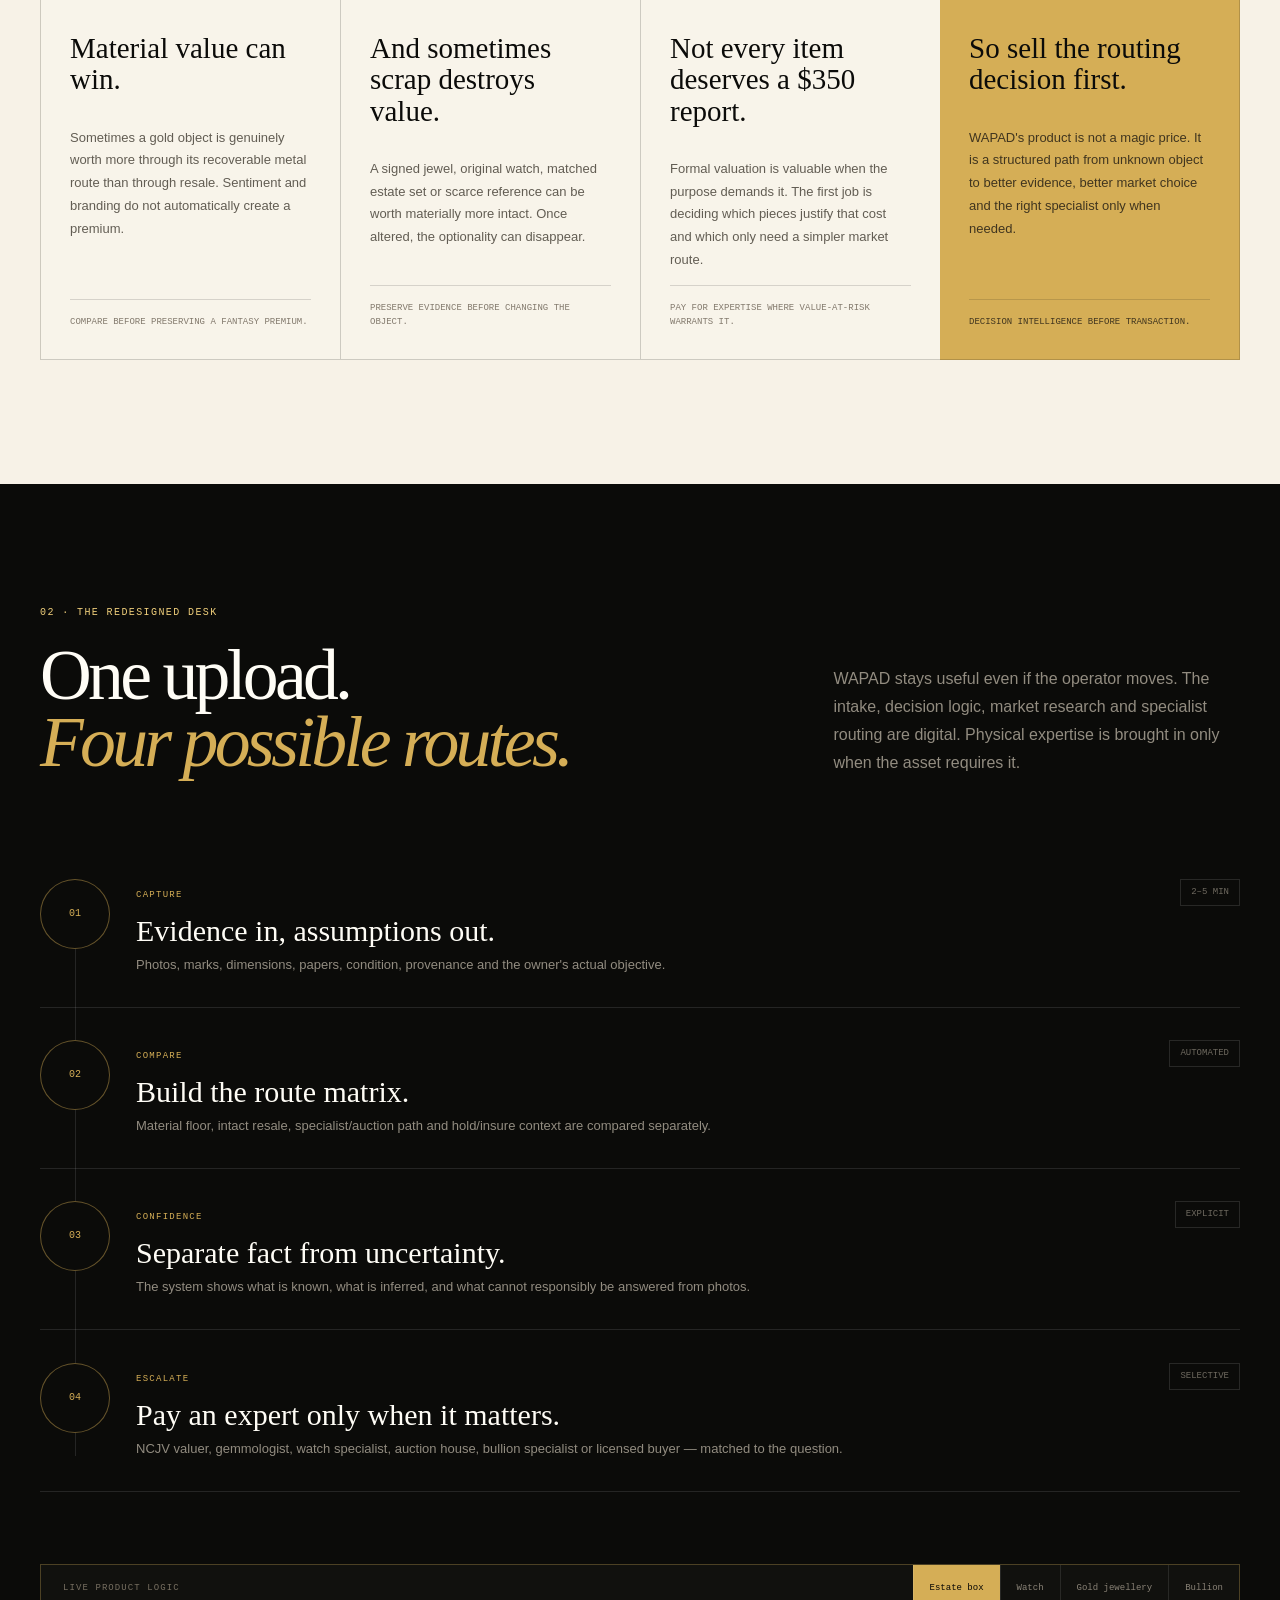
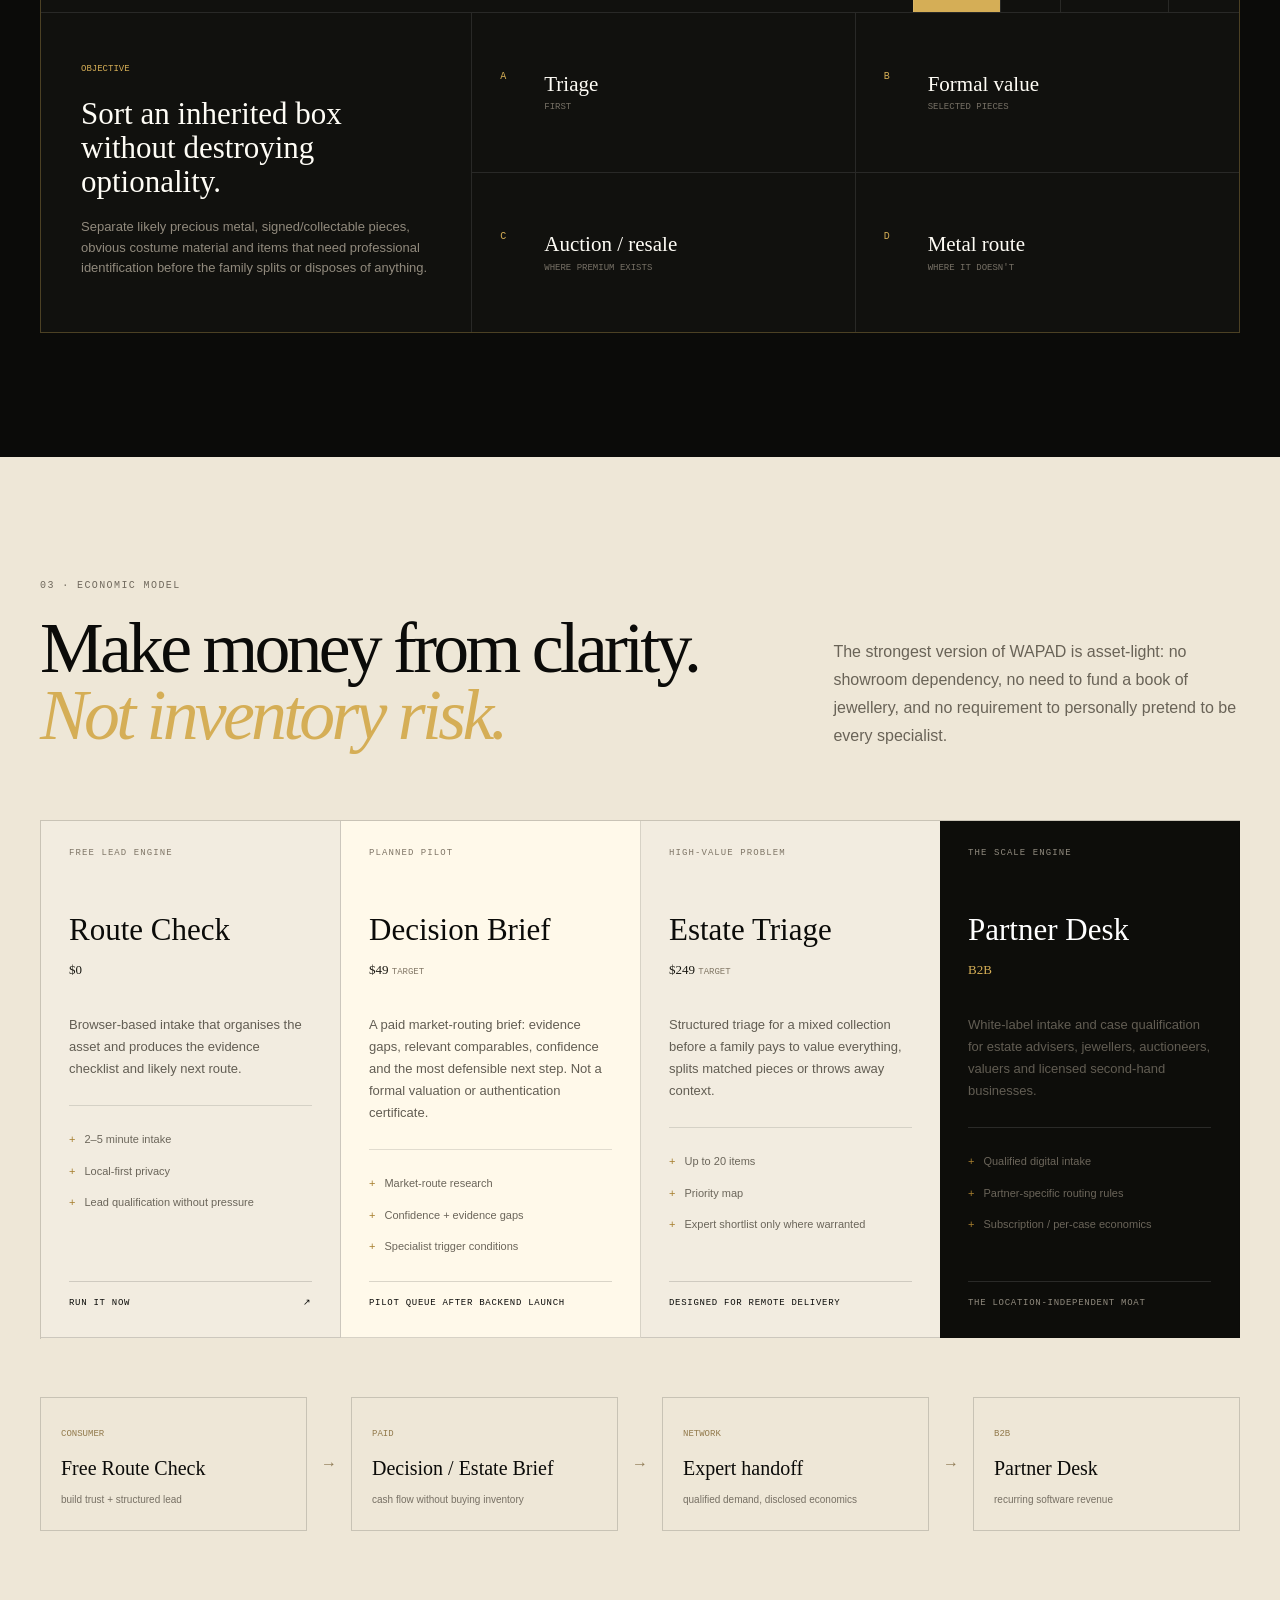
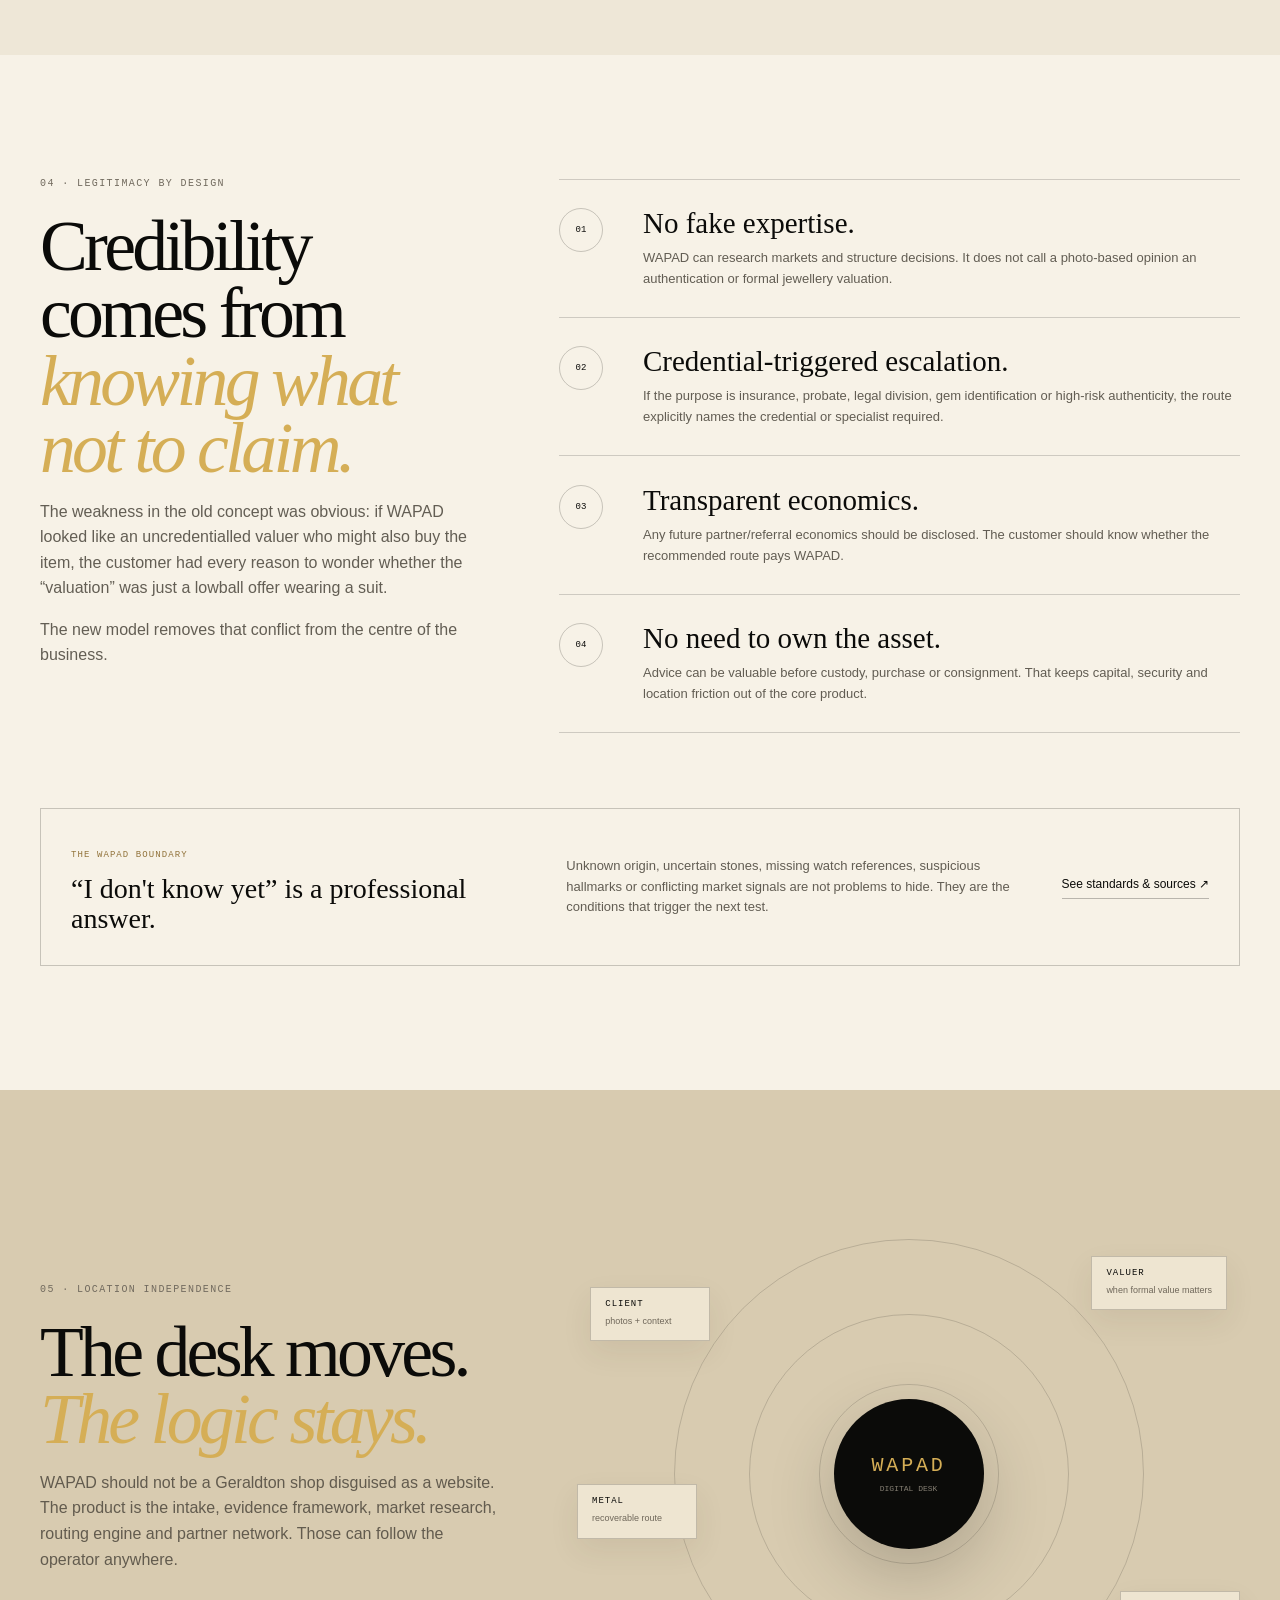
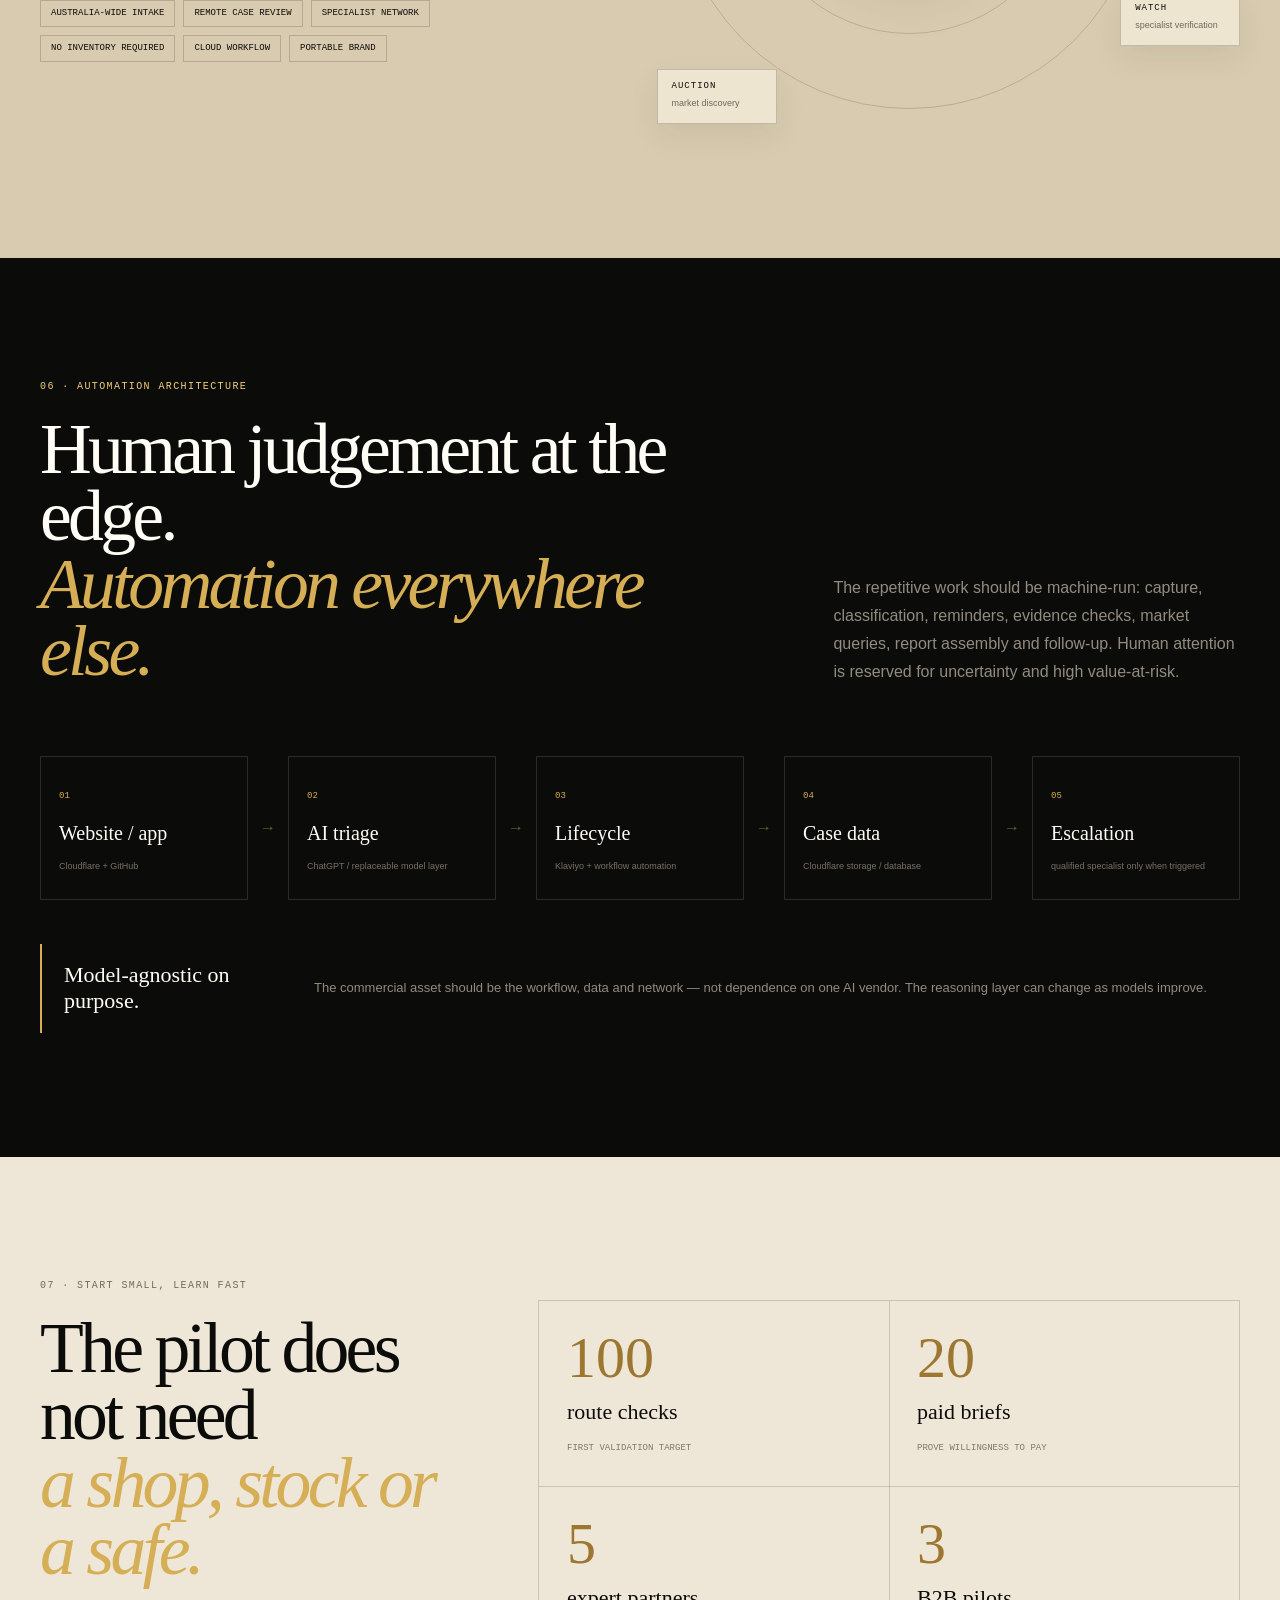
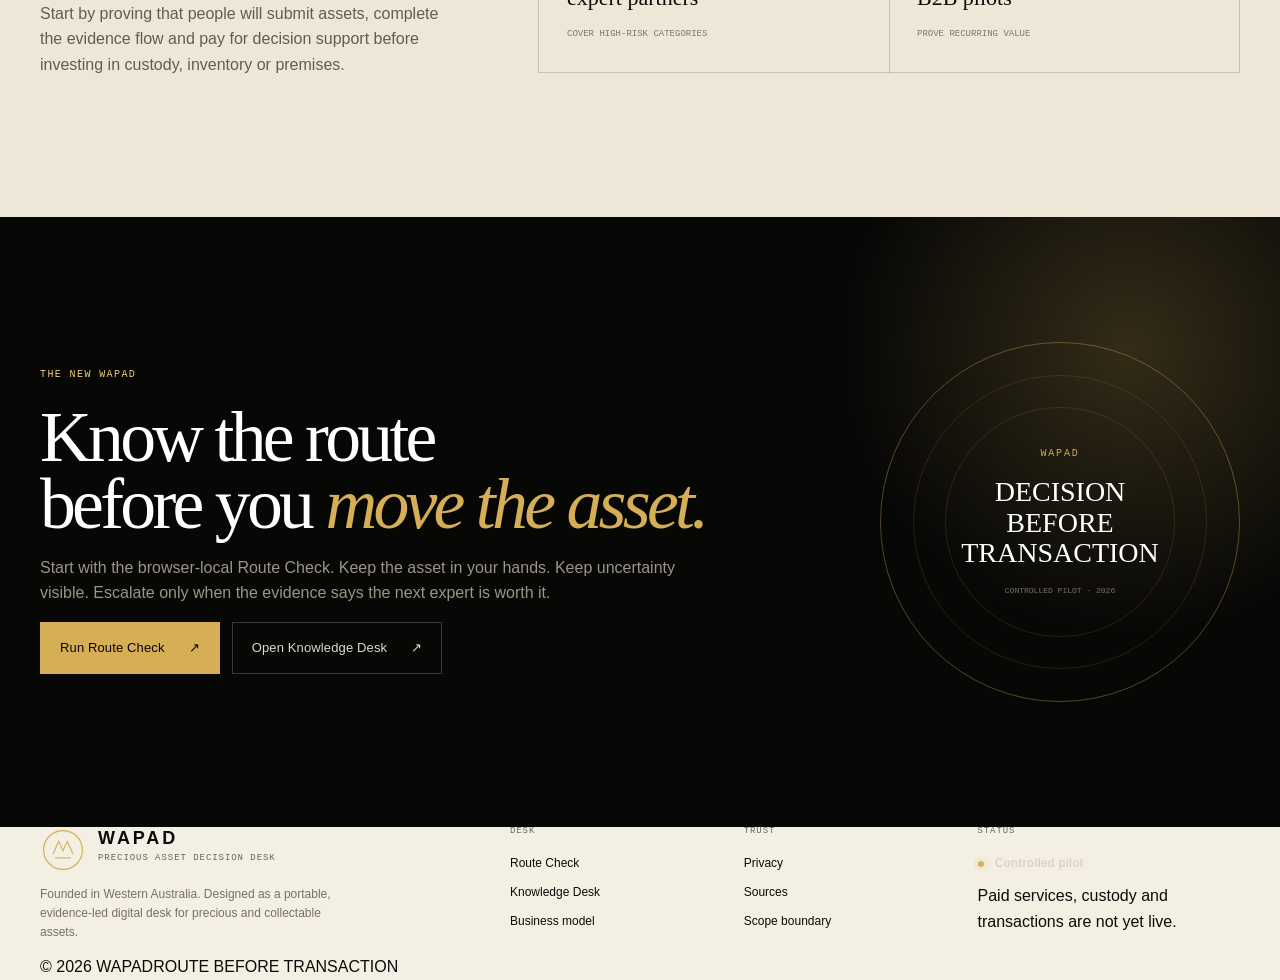
==== commit 0b14b1f5: "Reposition WAPAD around portable decision intelligence" ====
--- a/index.html
+++ b/index.html
@@ -3,164 +3,234 @@
 <head>
   <meta charset="utf-8">
   <meta name="viewport" content="width=device-width,initial-scale=1,viewport-fit=cover">
-  <meta name="theme-color" content="#0b0b09">
-  <meta name="description" content="WAPAD — WA Precious Asset Desk. Evidence-led precious asset assessment for gold, jewellery, watches, bullion, gemstones and estate parcels in Western Australia.">
+  <meta name="theme-color" content="#080806">
+  <meta name="description" content="WAPAD is a precious-asset decision desk: identify the evidence, compare the routes and escalate to the right specialist before you sell, scrap, insure or divide an asset.">
   <meta name="robots" content="noindex,nofollow">
-  <meta property="og:title" content="WAPAD — WA Precious Asset Desk">
-  <meta property="og:description" content="Know what you own. See what supports the value. Choose the right route.">
+  <meta property="og:title" content="WAPAD — Precious Asset Decision Desk">
+  <meta property="og:description" content="Don't start with a buyer. Start with the decision.">
   <meta property="og:type" content="website">
-  <title>WAPAD — WA Precious Asset Desk</title>
+  <title>WAPAD — Precious Asset Decision Desk</title>
   <link rel="icon" href="assets/favicon.svg" type="image/svg+xml">
   <link rel="manifest" href="manifest.webmanifest">
   <link rel="stylesheet" href="assets/v2.css">
+  <link rel="stylesheet" href="assets/v3.css">
 </head>
-<body class="page-home">
+<body class="page-v3">
   <a class="skip-link" href="#main">Skip to content</a>
   <div class="statusbar">
     <div class="shell statusbar__inner">
-      <span class="statusbar__state"><i></i> Controlled pilot in preparation</span>
-      <span>Geraldton · Western Australia</span>
-      <span class="statusbar__desktop">Private by design · evidence before price</span>
+      <span class="statusbar__state"><i></i> Controlled digital pilot</span>
+      <span>Founded in Western Australia · built to travel</span>
+      <span class="statusbar__desktop">No custody · no buyer pressure · route before transaction</span>
     </div>
   </div>
 
   <header class="site-header" data-header>
     <div class="shell nav">
       <a class="brand" href="index.html" aria-label="WAPAD home">
-        <span class="brand__mark" aria-hidden="true">
-          <svg viewBox="0 0 64 64" role="img">
-            <circle cx="32" cy="32" r="27"></circle>
-            <path d="M18 38 26 20l6 13 6-13 8 18"></path>
-            <path d="M21 43h22"></path>
-          </svg>
-        </span>
-        <span class="brand__text"><strong>WAPAD</strong><small>WA Precious Asset Desk</small></span>
+        <span class="brand__mark" aria-hidden="true"><svg viewBox="0 0 64 64"><circle cx="32" cy="32" r="27"></circle><path d="M18 38 26 20l6 13 6-13 8 18"></path><path d="M21 43h22"></path></svg></span>
+        <span class="brand__text"><strong>WAPAD</strong><small>Precious Asset Decision Desk</small></span>
       </a>
-      <button class="menu-btn" type="button" aria-label="Toggle menu" aria-expanded="false" data-menu-btn>
-        <span></span><span></span>
-      </button>
+      <button class="menu-btn" type="button" aria-label="Toggle menu" aria-expanded="false" data-menu-btn><span></span><span></span></button>
       <nav class="main-nav" data-menu aria-label="Primary navigation">
-        <a href="#assets">Asset paths</a>
-        <a href="#method">Method</a>
-        <a href="#routes">Routes</a>
+        <a href="#problem">The problem</a>
+        <a href="#desk">The desk</a>
+        <a href="#model">Model</a>
+        <a href="#trust">Trust</a>
         <a href="knowledge.html">Knowledge</a>
-        <a class="nav-cta" href="assessment.html">Start pre-assessment <span>↗</span></a>
+        <a class="nav-cta" href="assessment.html">Run route check <span>↗</span></a>
       </nav>
     </div>
   </header>
 
   <main id="main">
-    <section class="hero">
-      <div class="hero__halo" aria-hidden="true"></div>
-      <div class="shell hero__grid">
-        <div class="hero__copy reveal">
-          <div class="kicker"><span>WA precious-asset intelligence</span><span>01 / DESK</span></div>
-          <h1>Know what you own.<br><em>Then decide what it’s worth to you.</em></h1>
-          <p class="hero__lead">WAPAD is being built as an evidence-led desk for gold, jewellery, watches, bullion, gemstones and estate parcels. The job is not to make a fast offer. It is to separate the asset, the evidence, the market and the route.</p>
-          <div class="hero__actions">
-            <a class="button button--gold" href="assessment.html">Start a private pre-assessment <span>↗</span></a>
-            <a class="button button--ghost" href="#method">See the method <span>↓</span></a>
-          </div>
-          <div class="hero__signals" aria-label="WAPAD principles">
-            <span><i></i> Identify first</span>
-            <span><i></i> Show the evidence</span>
-            <span><i></i> Route before transaction</span>
-          </div>
-          <p class="legal-note">WAPAD is in controlled pre-launch. The digital pre-assessment is an information and preparation tool only. No purchase, sale, trade-measurement or custody service is represented as available until the required operating controls are complete.</p>
-        </div>
-
-        <aside class="desk-console reveal" aria-label="WAPAD decision desk preview">
-          <div class="console__top">
-            <span>DESK / LIVE LOGIC PREVIEW</span>
-            <span class="console__pulse"><i></i> READY</span>
-          </div>
-          <div class="console__asset">
-            <div>
-              <small>SELECTED ASSET</small>
-              <strong data-console-title>Gold jewellery</strong>
-              <span data-console-subtitle>Hallmark · construction · stones · maker</span>
+    <section class="v3-hero" data-scene="hero">
+      <div class="v3-gridwash" aria-hidden="true"></div>
+      <div class="v3-orbit" aria-hidden="true" data-parallax="0.08"><i></i><i></i><i></i></div>
+      <div class="shell v3-hero__grid">
+        <div class="v3-hero__copy" data-reveal>
+          <div class="v3-kicker"><span>PRECIOUS-ASSET DECISION INTELLIGENCE</span><span>01 / ROUTE</span></div>
+          <h1>Don't start with<br><em>a buyer.</em><br>Start with the decision.</h1>
+          <p class="v3-hero__lead">WAPAD helps you work out what evidence matters, which market should see the asset next, and when a qualified specialist is actually worth paying for — before a sale route has an incentive to steer the answer.</p>
+          <div class="v3-hero__actions">
+            <a class="button button--gold" href="assessment.html">Run the free Route Check <span>↗</span></a>
+            <a class="button button--ghost" href="#desk">See the new desk <span>↓</span></a>
+          </div>
+          <div class="v3-positioning">
+            <span><b>NOT</b> a pawn shop</span>
+            <span><b>NOT</b> a formal valuation</span>
+            <span><b>NOT</b> an instant buyer</span>
+          </div>
+          <p class="legal-note">Controlled pilot. WAPAD currently provides browser-local decision support and preparation only. Formal valuation, authentication, purchase, custody and regulated dealing remain outside the pilot unless provided by an appropriately qualified or licensed third party.</p>
+        </div>
+
+        <div class="v3-route-machine" data-reveal data-delay="120" data-parallax="-0.04" aria-label="WAPAD route machine preview">
+          <div class="v3-machine__header"><span>WAPAD / ROUTE ENGINE</span><span class="v3-live"><i></i> PILOT</span></div>
+          <div class="v3-machine__asset">
+            <small>INPUT</small>
+            <strong>Inherited gold watch</strong>
+            <span>unknown reference · 18ct case · papers absent</span>
+          </div>
+          <div class="v3-machine__split">
+            <div><small>ROUTE A</small><strong>Metal floor</strong><span>weigh · composition · recoverable value</span></div>
+            <div><small>ROUTE B</small><strong>Intact market</strong><span>reference · originality · sold comparables</span></div>
+            <div><small>ROUTE C</small><strong>Specialist</strong><span>watchmaker / registered valuer if evidence warrants</span></div>
+          </div>
+          <div class="v3-machine__decision"><span>DECISION RULE</span><p>Escalate only when the upside of being right is larger than the cost of verification.</p></div>
+          <div class="v3-machine__ticker" aria-hidden="true"><span>IDENTIFY</span><i></i><span>COMPARE</span><i></i><span>CONFIDENCE</span><i></i><span>ROUTE</span></div>
+        </div>
+      </div>
+      <div class="shell v3-hero__footer" data-reveal data-delay="220">
+        <span>ONE ASSET</span><i></i><span>MULTIPLE MARKETS</span><i></i><span>ONE BETTER NEXT STEP</span>
+      </div>
+    </section>
+
+    <section class="v3-section v3-section--paper" id="problem">
+      <div class="shell">
+        <div class="v3-section-head" data-reveal>
+          <div><span class="eyebrow">01 · The actual problem</span><h2>The expensive mistake is often<br><em>choosing the wrong market.</em></h2></div>
+          <p>“What is it worth?” is usually four questions hiding inside one sentence. The correct route can change when metal prices, originality, provenance, fees, time and buyer demand change.</p>
+        </div>
+
+        <div class="v3-mismatch-stage">
+          <article class="v3-mismatch-card" data-pop data-delay="0"><span>01 / SCRAP</span><h3>Material value can win.</h3><p>Sometimes a gold object is genuinely worth more through its recoverable metal route than through resale. Sentiment and branding do not automatically create a premium.</p><div class="v3-card-foot">Compare before preserving a fantasy premium.</div></article>
+          <article class="v3-mismatch-card" data-pop data-delay="80"><span>02 / RESALE</span><h3>And sometimes scrap destroys value.</h3><p>A signed jewel, original watch, matched estate set or scarce reference can be worth materially more intact. Once altered, the optionality can disappear.</p><div class="v3-card-foot">Preserve evidence before changing the object.</div></article>
+          <article class="v3-mismatch-card" data-pop data-delay="160"><span>03 / EXPERT</span><h3>Not every item deserves a $350 report.</h3><p>Formal valuation is valuable when the purpose demands it. The first job is deciding which pieces justify that cost and which only need a simpler market route.</p><div class="v3-card-foot">Pay for expertise where value-at-risk warrants it.</div></article>
+          <article class="v3-mismatch-card v3-mismatch-card--gold" data-pop data-delay="240"><span>04 / WAPAD</span><h3>So sell the routing decision first.</h3><p>WAPAD's product is not a magic price. It is a structured path from unknown object to better evidence, better market choice and the right specialist only when needed.</p><div class="v3-card-foot">Decision intelligence before transaction.</div></article>
+        </div>
+      </div>
+    </section>
+
+    <section class="v3-section v3-section--ink" id="desk" data-scene="desk">
+      <div class="shell">
+        <div class="v3-section-head v3-section-head--light" data-reveal>
+          <div><span class="eyebrow eyebrow--gold">02 · The redesigned desk</span><h2>One upload.<br><em>Four possible routes.</em></h2></div>
+          <p>WAPAD stays useful even if the operator moves. The intake, decision logic, market research and specialist routing are digital. Physical expertise is brought in only when the asset requires it.</p>
+        </div>
+
+        <div class="v3-flow" data-flow>
+          <div class="v3-flow__track" aria-hidden="true"><i data-flow-line></i></div>
+          <article class="v3-flow-step" data-reveal><span>01</span><div><small>CAPTURE</small><h3>Evidence in, assumptions out.</h3><p>Photos, marks, dimensions, papers, condition, provenance and the owner's actual objective.</p></div><b>2–5 min</b></article>
+          <article class="v3-flow-step" data-reveal><span>02</span><div><small>COMPARE</small><h3>Build the route matrix.</h3><p>Material floor, intact resale, specialist/auction path and hold/insure context are compared separately.</p></div><b>automated</b></article>
+          <article class="v3-flow-step" data-reveal><span>03</span><div><small>CONFIDENCE</small><h3>Separate fact from uncertainty.</h3><p>The system shows what is known, what is inferred, and what cannot responsibly be answered from photos.</p></div><b>explicit</b></article>
+          <article class="v3-flow-step" data-reveal><span>04</span><div><small>ESCALATE</small><h3>Pay an expert only when it matters.</h3><p>NCJV valuer, gemmologist, watch specialist, auction house, bullion specialist or licensed buyer — matched to the question.</p></div><b>selective</b></article>
+        </div>
+
+        <div class="v3-desk-demo" data-reveal>
+          <div class="v3-desk-demo__nav"><span>LIVE PRODUCT LOGIC</span><button type="button" class="active" data-demo="estate">Estate box</button><button type="button" data-demo="watch">Watch</button><button type="button" data-demo="gold">Gold jewellery</button><button type="button" data-demo="bullion">Bullion</button></div>
+          <div class="v3-desk-demo__body">
+            <div class="v3-demo-object"><small>OBJECTIVE</small><h3 data-demo-title>Sort an inherited box without destroying optionality.</h3><p data-demo-copy>Separate likely precious metal, signed/collectable pieces, obvious costume material and items that need professional identification before the family splits or disposes of anything.</p></div>
+            <div class="v3-demo-routes" data-demo-routes>
+              <div><span>A</span><strong>Triage</strong><small>first</small></div><div><span>B</span><strong>Formal value</strong><small>selected pieces</small></div><div><span>C</span><strong>Auction / resale</strong><small>where premium exists</small></div><div><span>D</span><strong>Metal route</strong><small>where it doesn't</small></div>
             </div>
-            <span class="console__score" data-console-score>04</span>
-          </div>
-          <div class="console__bars">
-            <div><span>Intrinsic floor</span><i style="--p:78%"></i></div>
-            <div><span>Market premium</span><i style="--p:56%"></i></div>
-            <div><span>Evidence strength</span><i style="--p:68%"></i></div>
-          </div>
-          <div class="console__route">
-            <small>ROUTE QUESTION</small>
-            <p data-console-route>Is the piece worth more intact than as recoverable metal?</p>
-          </div>
-          <div class="console__switcher" role="tablist" aria-label="Asset preview">
-            <button class="active" type="button" data-console="jewellery" aria-selected="true">01</button>
-            <button type="button" data-console="watches" aria-selected="false">02</button>
-            <button type="button" data-console="bullion" aria-selected="false">03</button>
-            <button type="button" data-console="estate" aria-selected="false">04</button>
-          </div>
-        </aside>
-      </div>
-
-      <div class="shell hero__ledger reveal" aria-label="WAPAD value layers">
-        <div><b>01</b><span>Intrinsic</span><small>metal · material · recoverable floor</small></div>
-        <div><b>02</b><span>Market</span><small>real buyers · spread · liquidity</small></div>
-        <div><b>03</b><span>Collectable</span><small>maker · rarity · provenance</small></div>
-        <div><b>04</b><span>Utility</span><small>wear · replacement · personal use</small></div>
-      </div>
-    </section>
-
-    <section class="section section--cream" id="assets">
-      <div class="shell">
-        <div class="section-head reveal">
-          <div>
-            <span class="eyebrow">01 · Asset paths</span>
-            <h2>Different assets need<br><em>different questions.</em></h2>
-          </div>
-          <p>One generic “gold buyer” workflow is not enough. WAPAD starts by deciding what kind of evidence could materially change the correct route.</p>
-        </div>
-
-        <div class="asset-grid">
-          <article class="asset-card reveal"><span class="asset-card__num">01</span><div class="asset-card__icon">Au</div><h3>Gold jewellery</h3><p>Purity, metal weight, stones, maker, construction, repairs and whether the piece has a market above its recoverable-metal floor.</p><ul><li>Hallmarks</li><li>Metal floor</li><li>Maker premium</li></ul><a href="assessment.html?asset=jewellery">Prepare this asset <span>↗</span></a></article>
-          <article class="asset-card reveal"><span class="asset-card__num">02</span><div class="asset-card__icon">⌁</div><h3>Watches</h3><p>Reference, movement, dial, case, bracelet, originality, service history, papers and the cost of being wrong.</p><ul><li>Reference</li><li>Originality</li><li>Condition</li></ul><a href="assessment.html?asset=watches">Prepare this asset <span>↗</span></a></article>
-          <article class="asset-card reveal"><span class="asset-card__num">03</span><div class="asset-card__icon">999</div><h3>Bullion &amp; coins</h3><p>Authenticity, weight, dimensions, mint, serialisation, packaging, market liquidity and collectable premium.</p><ul><li>Authenticity</li><li>Liquidity</li><li>Premium</li></ul><a href="assessment.html?asset=bullion">Prepare this asset <span>↗</span></a></article>
-          <article class="asset-card reveal"><span class="asset-card__num">04</span><div class="asset-card__icon">◆</div><h3>Gemstones</h3><p>Identity, treatment, setting, documentation and when the right answer is specialist gemmological referral.</p><ul><li>Identity</li><li>Treatment</li><li>Referral</li></ul><a href="assessment.html?asset=gemstones">Prepare this asset <span>↗</span></a></article>
-          <article class="asset-card reveal"><span class="asset-card__num">05</span><div class="asset-card__icon">▦</div><h3>Estate parcels</h3><p>Triage first. Keep sets together, avoid destructive cleaning, identify obvious value concentration and separate evidence from assumption.</p><ul><li>Triage</li><li>Grouping</li><li>Provenance</li></ul><a href="assessment.html?asset=estate">Prepare this asset <span>↗</span></a></article>
-          <article class="asset-card asset-card--dark reveal"><span class="asset-card__num">06</span><div class="asset-card__icon">?</div><h3>Not sure what it is?</h3><p>Start with observable facts. The preparation workflow is deliberately designed to let “unknown” remain a valid answer.</p><ul><li>Photos</li><li>Marks</li><li>Context</li></ul><a href="assessment.html?asset=unknown">Start from unknown <span>↗</span></a></article>
-        </div>
-      </div>
-    </section>
-
-    <section class="section section--black" id="method">
-      <div class="shell">
-        <div class="section-head section-head--light reveal"><div><span class="eyebrow">02 · The WAPAD method</span><h2>Proof before price.<br><em>Route before pressure.</em></h2></div><p>The same four-stage decision chain applies to every asset. Complexity is added only when the value at risk justifies it.</p></div>
-        <div class="method-rail reveal">
-          <article class="method-step"><span>01</span><div class="method-step__dot"></div><h3>Identify</h3><p>Record what is visible before testing changes the object: marks, maker, reference, construction, condition, papers and provenance.</p><small>WHAT IS IT?</small></article>
-          <article class="method-step"><span>02</span><div class="method-step__dot"></div><h3>Verify</h3><p>Use the least destructive reliable method first, then escalate to trade measurement, specialist analysis, XRF or referral when warranted.</p><small>WHAT IS PROVABLE?</small></article>
-          <article class="method-step"><span>03</span><div class="method-step__dot"></div><h3>Value</h3><p>Separate intrinsic value, executable market evidence, collectable premium and replacement or utility context.</p><small>WHAT SUPPORTS VALUE?</small></article>
-          <article class="method-step"><span>04</span><div class="method-step__dot"></div><h3>Route</h3><p>Hold, insure, sell intact, refine, consign, auction or refer. The fastest transaction is not automatically the best outcome.</p><small>WHAT NEXT?</small></article>
-        </div>
-        <div class="method-callout reveal"><div class="method-callout__number">00</div><div><span class="eyebrow">Before all four steps</span><h3>Preserve the asset.</h3><p>Do not polish, separate, melt, resize, open, acid-test or discard packaging/papers simply to “find out what it is”. Evidence destroyed before identification cannot be recovered later.</p></div><a class="text-link text-link--light" href="knowledge.html#preserve">Read preservation guide <span>↗</span></a></div>
-      </div>
-    </section>
-
-    <section class="section section--paper" id="value"><div class="shell value-grid"><div class="value-copy reveal"><span class="eyebrow">03 · Value anatomy</span><h2>A number without a method<br>is just <em>a number.</em></h2><p>A trustworthy assessment explains where the value is coming from and what could change it. WAPAD’s model keeps four value layers separate so one does not silently erase another.</p><a class="button button--ink" href="assessment.html">Build my asset brief <span>↗</span></a></div><div class="value-stack reveal">
-      <div class="value-layer"><span>01</span><div><strong>Intrinsic floor</strong><p>Recoverable precious metal or material after realistic composition, settlement and processing deductions.</p></div><b>BASE</b></div>
-      <div class="value-layer"><span>02</span><div><strong>Executable market</strong><p>What real buyers are paying for comparable items after fees, time, risk and liquidity are considered.</p></div><b>MARKET</b></div>
-      <div class="value-layer"><span>03</span><div><strong>Collectable premium</strong><p>Maker, reference, rarity, originality, provenance, completeness, demand and condition.</p></div><b>PREMIUM</b></div>
-      <div class="value-layer"><span>04</span><div><strong>Utility / replacement context</strong><p>What the item costs to replace, insure, restore or continue using — often a different question from sale value.</p></div><b>CONTEXT</b></div>
-    </div></div></section>
-
-    <section class="section section--sand" id="routes"><div class="shell"><div class="section-head reveal"><div><span class="eyebrow">04 · Route map</span><h2>The outcome is not always<br><em>“sell it”.</em></h2></div><p>WAPAD is designed to make the route explicit. That means being able to say “hold”, “refer” or “sell it another way” when that is the evidence-led answer.</p></div><div class="route-board reveal"><div class="route-board__start"><span>ASSET</span><i></i></div><div class="route-board__lines" aria-hidden="true"></div><article><b>01</b><h3>Hold / insure</h3><p>When family significance, replacement cost or future optionality outweighs liquidity.</p></article><article><b>02</b><h3>Sell intact</h3><p>When the whole item has a defensible market premium over material value.</p></article><article><b>03</b><h3>Refine / metal route</h3><p>When recoverable material is the dominant value and collectable premium is weak.</p></article><article><b>04</b><h3>Consign / auction</h3><p>When specialist reach and patient price discovery matter more than speed.</p></article><article><b>05</b><h3>Specialist referral</h3><p>When uncertainty or value-at-risk exceeds the desk’s competence or equipment.</p></article></div></div></section>
-
-    <section class="section section--ink"><div class="shell proof-grid"><div class="proof-copy reveal"><span class="eyebrow eyebrow--gold">05 · Trust architecture</span><h2>Trust should be<br><em>visible.</em></h2><p>The operating model is being built around observable controls rather than a request to “just trust the buyer”.</p></div><div class="proof-list reveal"><div><span>01</span><strong>Customer-visible weighing</strong><small>Launch control</small></div><div><span>02</span><strong>Layered test pathway</strong><small>Launch control</small></div><div><span>03</span><strong>Written calculation</strong><small>Launch control</small></div><div><span>04</span><strong>Bank-transfer settlement</strong><small>Launch model</small></div><div><span>05</span><strong>Unique case &amp; custody ID</strong><small>Launch control</small></div><div><span>06</span><strong>Referral when uncertainty is material</strong><small>Always</small></div></div></div></section>
-
-    <section class="section section--cream" id="pilot"><div class="shell pilot-grid"><div class="pilot-copy reveal"><span class="eyebrow">06 · Controlled pilot</span><h2>Built to launch<br><em>carefully.</em></h2><p>The website can be production-ready before the transaction desk is. WAPAD will keep the operating gate visible until the required legal, measurement, security, custody and commercial controls are actually complete.</p><div class="pilot-actions"><a class="button button--ink" href="assessment.html">Use the pre-assessment <span>↗</span></a><a class="text-link" href="sources.html">View primary sources <span>↗</span></a></div></div><div class="readiness-card reveal"><div class="readiness-card__head"><span>PILOT READINESS</span><small>PUBLIC STATUS</small></div><div class="readiness-row ready"><span><i></i> Website &amp; preparation workflow</span><b>LIVE</b></div><div class="readiness-row"><span><i></i> Production domain &amp; intake email</span><b>PENDING</b></div><div class="readiness-row"><span><i></i> Dealer licensing &amp; procedures</span><b>PENDING</b></div><div class="readiness-row"><span><i></i> Verified trade measurement</span><b>PENDING</b></div><div class="readiness-row"><span><i></i> Security, custody &amp; insurance</span><b>PENDING</b></div><div class="readiness-row"><span><i></i> Transaction service</span><b>NOT OPEN</b></div><p>This status is intentionally conservative. “Pending” is not a claim that an approval has been sought or granted.</p></div></div></section>
-
-    <section class="section section--black"><div class="shell knowledge-strip"><div class="knowledge-strip__intro reveal"><span class="eyebrow eyebrow--gold">Knowledge desk</span><h2>Useful before<br>you sell anything.</h2><a class="text-link text-link--light" href="knowledge.html">Open the knowledge desk <span>↗</span></a></div><div class="knowledge-list reveal"><a href="knowledge.html#hallmarks"><span>01</span><div><strong>Reading gold hallmarks</strong><small>What marks can tell you — and what they cannot.</small></div><b>↗</b></a><a href="knowledge.html#watch"><span>02</span><div><strong>Before opening a watch</strong><small>Why reference, originality and condition come first.</small></div><b>↗</b></a><a href="knowledge.html#bullion"><span>03</span><div><strong>Bullion authenticity layers</strong><small>Weight and dimensions are useful, not sufficient.</small></div><b>↗</b></a><a href="knowledge.html#estate"><span>04</span><div><strong>Estate parcel triage</strong><small>How to avoid destroying sets, provenance or optionality.</small></div><b>↗</b></a></div></div></section>
-
-    <section class="final-cta"><div class="shell final-cta__grid"><div class="reveal"><span class="eyebrow">Private preparation tool</span><h2>Start with facts.<br><em>Keep your options open.</em></h2></div><div class="final-cta__actions reveal"><p>Build a structured asset brief in your browser. Nothing is uploaded by the current pre-launch tool.</p><a class="button button--gold" href="assessment.html">Start pre-assessment <span>↗</span></a></div></div></section>
+          </div>
+        </div>
+      </div>
+    </section>
+
+    <section class="v3-section v3-section--cream" id="model">
+      <div class="shell">
+        <div class="v3-section-head" data-reveal>
+          <div><span class="eyebrow">03 · Economic model</span><h2>Make money from clarity.<br><em>Not inventory risk.</em></h2></div>
+          <p>The strongest version of WAPAD is asset-light: no showroom dependency, no need to fund a book of jewellery, and no requirement to personally pretend to be every specialist.</p>
+        </div>
+
+        <div class="v3-offers">
+          <article class="v3-offer" data-pop><div class="v3-offer__tag">FREE LEAD ENGINE</div><h3>Route Check</h3><p class="v3-offer__price">$0</p><p>Browser-based intake that organises the asset and produces the evidence checklist and likely next route.</p><ul><li>2–5 minute intake</li><li>Local-first privacy</li><li>Lead qualification without pressure</li></ul><a href="assessment.html">Run it now <span>↗</span></a></article>
+          <article class="v3-offer v3-offer--focus" data-pop data-delay="90"><div class="v3-offer__tag">PLANNED PILOT</div><h3>Decision Brief</h3><p class="v3-offer__price">$49 <small>target</small></p><p>A paid market-routing brief: evidence gaps, relevant comparables, confidence and the most defensible next step. Not a formal valuation or authentication certificate.</p><ul><li>Market-route research</li><li>Confidence + evidence gaps</li><li>Specialist trigger conditions</li></ul><span class="v3-soon">Pilot queue after backend launch</span></article>
+          <article class="v3-offer" data-pop data-delay="180"><div class="v3-offer__tag">HIGH-VALUE PROBLEM</div><h3>Estate Triage</h3><p class="v3-offer__price">$249 <small>target</small></p><p>Structured triage for a mixed collection before a family pays to value everything, splits matched pieces or throws away context.</p><ul><li>Up to 20 items</li><li>Priority map</li><li>Expert shortlist only where warranted</li></ul><span class="v3-soon">Designed for remote delivery</span></article>
+          <article class="v3-offer v3-offer--dark" data-pop data-delay="270"><div class="v3-offer__tag">THE SCALE ENGINE</div><h3>Partner Desk</h3><p class="v3-offer__price">B2B</p><p>White-label intake and case qualification for estate advisers, jewellers, auctioneers, valuers and licensed second-hand businesses.</p><ul><li>Qualified digital intake</li><li>Partner-specific routing rules</li><li>Subscription / per-case economics</li></ul><span class="v3-soon">The location-independent moat</span></article>
+        </div>
+
+        <div class="v3-revenue-map" data-reveal>
+          <div><small>CONSUMER</small><strong>Free Route Check</strong><span>build trust + structured lead</span></div><i>→</i><div><small>PAID</small><strong>Decision / Estate Brief</strong><span>cash flow without buying inventory</span></div><i>→</i><div><small>NETWORK</small><strong>Expert handoff</strong><span>qualified demand, disclosed economics</span></div><i>→</i><div><small>B2B</small><strong>Partner Desk</strong><span>recurring software revenue</span></div>
+        </div>
+      </div>
+    </section>
+
+    <section class="v3-section v3-section--paper" id="trust">
+      <div class="shell">
+        <div class="v3-trust-grid">
+          <div class="v3-trust-copy" data-reveal><span class="eyebrow">04 · Legitimacy by design</span><h2>Credibility comes from<br><em>knowing what not to claim.</em></h2><p>The weakness in the old concept was obvious: if WAPAD looked like an uncredentialled valuer who might also buy the item, the customer had every reason to wonder whether the “valuation” was just a lowball offer wearing a suit.</p><p>The new model removes that conflict from the centre of the business.</p></div>
+          <div class="v3-rules">
+            <article data-pop><span>01</span><div><h3>No fake expertise.</h3><p>WAPAD can research markets and structure decisions. It does not call a photo-based opinion an authentication or formal jewellery valuation.</p></div></article>
+            <article data-pop data-delay="70"><span>02</span><div><h3>Credential-triggered escalation.</h3><p>If the purpose is insurance, probate, legal division, gem identification or high-risk authenticity, the route explicitly names the credential or specialist required.</p></div></article>
+            <article data-pop data-delay="140"><span>03</span><div><h3>Transparent economics.</h3><p>Any future partner/referral economics should be disclosed. The customer should know whether the recommended route pays WAPAD.</p></div></article>
+            <article data-pop data-delay="210"><span>04</span><div><h3>No need to own the asset.</h3><p>Advice can be valuable before custody, purchase or consignment. That keeps capital, security and location friction out of the core product.</p></div></article>
+          </div>
+        </div>
+
+        <div class="v3-boundary" data-reveal>
+          <div><span class="v3-boundary__label">THE WAPAD BOUNDARY</span><h3>“I don't know yet” is a professional answer.</h3></div>
+          <p>Unknown origin, uncertain stones, missing watch references, suspicious hallmarks or conflicting market signals are not problems to hide. They are the conditions that trigger the next test.</p>
+          <a class="text-link" href="sources.html">See standards & sources <span>↗</span></a>
+        </div>
+      </div>
+    </section>
+
+    <section class="v3-section v3-section--sand" id="portable">
+      <div class="shell">
+        <div class="v3-portable">
+          <div class="v3-portable__copy" data-reveal><span class="eyebrow">05 · Location independence</span><h2>The desk moves.<br><em>The logic stays.</em></h2><p>WAPAD should not be a Geraldton shop disguised as a website. The product is the intake, evidence framework, market research, routing engine and partner network. Those can follow the operator anywhere.</p><div class="v3-portable__chips"><span>Australia-wide intake</span><span>remote case review</span><span>specialist network</span><span>no inventory required</span><span>cloud workflow</span><span>portable brand</span></div></div>
+          <div class="v3-map" data-reveal data-delay="100" aria-label="Location-light operating model">
+            <div class="v3-map__ring r1"></div><div class="v3-map__ring r2"></div><div class="v3-map__ring r3"></div>
+            <div class="v3-map__core"><strong>WAPAD</strong><small>DIGITAL DESK</small></div>
+            <div class="v3-map__node n1"><span>CLIENT</span><small>photos + context</small></div>
+            <div class="v3-map__node n2"><span>VALUER</span><small>when formal value matters</small></div>
+            <div class="v3-map__node n3"><span>WATCH</span><small>specialist verification</small></div>
+            <div class="v3-map__node n4"><span>AUCTION</span><small>market discovery</small></div>
+            <div class="v3-map__node n5"><span>METAL</span><small>recoverable route</small></div>
+          </div>
+        </div>
+      </div>
+    </section>
+
+    <section class="v3-section v3-section--ink" id="automation">
+      <div class="shell">
+        <div class="v3-section-head v3-section-head--light" data-reveal><div><span class="eyebrow eyebrow--gold">06 · Automation architecture</span><h2>Human judgement at the edge.<br><em>Automation everywhere else.</em></h2></div><p>The repetitive work should be machine-run: capture, classification, reminders, evidence checks, market queries, report assembly and follow-up. Human attention is reserved for uncertainty and high value-at-risk.</p></div>
+        <div class="v3-stack" data-reveal>
+          <div><span>01</span><strong>Website / app</strong><small>Cloudflare + GitHub</small></div>
+          <i>→</i><div><span>02</span><strong>AI triage</strong><small>ChatGPT / replaceable model layer</small></div>
+          <i>→</i><div><span>03</span><strong>Lifecycle</strong><small>Klaviyo + workflow automation</small></div>
+          <i>→</i><div><span>04</span><strong>Case data</strong><small>Cloudflare storage / database</small></div>
+          <i>→</i><div><span>05</span><strong>Escalation</strong><small>qualified specialist only when triggered</small></div>
+        </div>
+        <div class="v3-automation-note" data-reveal><strong>Model-agnostic on purpose.</strong><p>The commercial asset should be the workflow, data and network — not dependence on one AI vendor. The reasoning layer can change as models improve.</p></div>
+      </div>
+    </section>
+
+    <section class="v3-section v3-section--cream" id="pilot">
+      <div class="shell v3-pilot">
+        <div data-reveal><span class="eyebrow">07 · Start small, learn fast</span><h2>The pilot does not need<br><em>a shop, stock or a safe.</em></h2><p>Start by proving that people will submit assets, complete the evidence flow and pay for decision support before investing in custody, inventory or premises.</p></div>
+        <div class="v3-pilot__metrics">
+          <div data-pop><strong data-count="100">0</strong><span>route checks</span><small>first validation target</small></div>
+          <div data-pop data-delay="80"><strong data-count="20">0</strong><span>paid briefs</span><small>prove willingness to pay</small></div>
+          <div data-pop data-delay="160"><strong data-count="5">0</strong><span>expert partners</span><small>cover high-risk categories</small></div>
+          <div data-pop data-delay="240"><strong data-count="3">0</strong><span>B2B pilots</span><small>prove recurring value</small></div>
+        </div>
+      </div>
+    </section>
+
+    <section class="v3-final">
+      <div class="v3-final__glow" aria-hidden="true"></div>
+      <div class="shell v3-final__grid">
+        <div data-reveal><span class="eyebrow eyebrow--gold">THE NEW WAPAD</span><h2>Know the route<br>before you <em>move the asset.</em></h2><p>Start with the browser-local Route Check. Keep the asset in your hands. Keep uncertainty visible. Escalate only when the evidence says the next expert is worth it.</p><div class="v3-final__actions"><a class="button button--gold" href="assessment.html">Run Route Check <span>↗</span></a><a class="button button--ghost" href="knowledge.html">Open Knowledge Desk <span>↗</span></a></div></div>
+        <div class="v3-final__stamp" data-reveal data-delay="120"><span>WAPAD</span><strong>DECISION<br>BEFORE<br>TRANSACTION</strong><small>CONTROLLED PILOT · 2026</small></div>
+      </div>
+    </section>
   </main>
 
-  <footer class="footer"><div class="shell footer__grid"><div><a class="brand brand--footer" href="index.html"><span class="brand__mark" aria-hidden="true"><svg viewBox="0 0 64 64"><circle cx="32" cy="32" r="27"></circle><path d="M18 38 26 20l6 13 6-13 8 18"></path><path d="M21 43h22"></path></svg></span><span class="brand__text"><strong>WAPAD</strong><small>WA Precious Asset Desk</small></span></a><p>Evidence-led precious-asset preparation and routing in Western Australia.</p></div><div><small>EXPLORE</small><a href="#assets">Asset paths</a><a href="#method">Method</a><a href="#routes">Routes</a><a href="knowledge.html">Knowledge</a></div><div><small>PREPARE</small><a href="assessment.html">Pre-assessment</a><a href="privacy.html">Privacy</a><a href="sources.html">Sources</a></div><div class="footer__status"><small>CURRENT STATUS</small><strong><i></i> Controlled pilot</strong><p>No public transaction service is represented as open.</p></div></div><div class="shell footer__base"><span>© <span data-year></span> WAPAD — WA Precious Asset Desk</span><span>Geraldton · Western Australia</span></div></footer>
+  <footer class="site-footer">
+    <div class="shell footer__grid">
+      <div><a class="brand" href="index.html"><span class="brand__mark" aria-hidden="true"><svg viewBox="0 0 64 64"><circle cx="32" cy="32" r="27"></circle><path d="M18 38 26 20l6 13 6-13 8 18"></path><path d="M21 43h22"></path></svg></span><span class="brand__text"><strong>WAPAD</strong><small>Precious Asset Decision Desk</small></span></a><p>Founded in Western Australia. Designed as a portable, evidence-led digital desk for precious and collectable assets.</p></div>
+      <div><small>DESK</small><a href="assessment.html">Route Check</a><a href="knowledge.html">Knowledge Desk</a><a href="#model">Business model</a></div>
+      <div><small>TRUST</small><a href="privacy.html">Privacy</a><a href="sources.html">Sources</a><a href="#trust">Scope boundary</a></div>
+      <div class="footer__status"><small>STATUS</small><strong><i></i> Controlled pilot</strong><span>Paid services, custody and transactions are not yet live.</span></div>
+    </div>
+    <div class="shell footer__bottom"><span>© <span data-year></span> WAPAD</span><span>ROUTE BEFORE TRANSACTION</span></div>
+  </footer>
+
   <script src="assets/v2.js" defer></script>
+  <script src="assets/v3.js" defer></script>
 </body>
-</html>+</html>
--- a/assets/v2.css
+++ b/assets/v2.css
@@ -0,0 +1,32 @@
+:root{
+  --ink:#0b0b09;--ink2:#151510;--cream:#f2eddf;--paper:#f8f4ea;--sand:#dfd4bc;--gold:#d5ae56;--gold2:#f0cf7b;
+  --muted:#746f62;--line:rgba(11,11,9,.16);--light-line:rgba(255,255,255,.14);--white:#fffdf6;
+  --shell:min(1200px,calc(100vw - 48px));--serif:Georgia,"Times New Roman",serif;--sans:Inter,ui-sans-serif,-apple-system,BlinkMacSystemFont,"Segoe UI",sans-serif;
+  --mono:"SFMono-Regular",Consolas,"Liberation Mono",monospace;--radius:2px
+}
+*{box-sizing:border-box}html{scroll-behavior:smooth;background:var(--ink)}body{margin:0;font-family:var(--sans);color:var(--ink);background:var(--cream);font-size:16px;line-height:1.6;text-rendering:optimizeLegibility}
+body::selection{background:var(--gold);color:#000}a{color:inherit;text-decoration:none}button,input,textarea,select{font:inherit}button{color:inherit}.shell{width:var(--shell);margin-inline:auto}.skip-link{position:fixed;left:16px;top:-60px;z-index:1000;background:var(--gold);color:#000;padding:10px 14px}.skip-link:focus{top:16px}
+.statusbar{height:32px;background:#050504;color:#aaa596;font:10px/1 var(--mono);letter-spacing:.09em;text-transform:uppercase;border-bottom:1px solid rgba(255,255,255,.08)}
+.statusbar__inner{height:100%;display:flex;align-items:center;justify-content:space-between}.statusbar__state{color:#ddd6c5}.statusbar__state i,.console__pulse i,.footer__status strong i{display:inline-block;width:6px;height:6px;border-radius:50%;background:var(--gold);margin-right:8px;box-shadow:0 0 0 5px rgba(213,174,86,.08)}
+.site-header{position:sticky;top:0;z-index:100;height:86px;background:rgba(11,11,9,.82);border-bottom:1px solid rgba(255,255,255,.09);backdrop-filter:blur(18px);color:var(--white)}
+.site-header--solid{background:var(--ink)}.nav{height:100%;display:flex;align-items:center;justify-content:space-between;gap:28px}.brand{display:flex;align-items:center;gap:12px}.brand__mark{width:46px;height:46px;display:grid;place-items:center}.brand__mark svg{width:100%;height:100%;fill:none;stroke:var(--gold);stroke-width:1.6}.brand__text{display:grid;line-height:1.1}.brand__text strong{font-size:18px;letter-spacing:.16em}.brand__text small{margin-top:5px;color:#aaa596;font:9px/1 var(--mono);letter-spacing:.12em;text-transform:uppercase}.main-nav{display:flex;align-items:center;gap:28px;font-size:13px}.main-nav>a:not(.nav-cta){color:#c8c2b3}.main-nav>a:hover{color:#fff}.nav-cta{padding:12px 16px;border:1px solid rgba(213,174,86,.5);display:flex;gap:18px;align-items:center}.nav-cta:hover{background:var(--gold);color:#000}.menu-btn{display:none;background:none;border:0;width:40px;height:40px}.menu-btn span{display:block;width:22px;height:1px;background:#fff;margin:6px auto}.nav-back{font-size:13px;color:#ccc5b5}.nav-back:hover{color:var(--gold)}
+.hero{position:relative;min-height:calc(100svh - 32px);background:var(--ink);color:var(--white);overflow:hidden;padding:110px 0 54px}.hero__halo{position:absolute;inset:-15% -10% auto 44%;width:65vw;height:65vw;border-radius:50%;background:radial-gradient(circle at 42% 43%,rgba(213,174,86,.2),rgba(213,174,86,.06) 32%,transparent 64%);filter:blur(3px);pointer-events:none}.hero::after{content:"";position:absolute;inset:0;background-image:linear-gradient(rgba(255,255,255,.025) 1px,transparent 1px),linear-gradient(90deg,rgba(255,255,255,.025) 1px,transparent 1px);background-size:56px 56px;mask-image:linear-gradient(to bottom,black,transparent 78%);pointer-events:none}.hero__grid{position:relative;z-index:1;display:grid;grid-template-columns:minmax(0,1.18fr) minmax(360px,.72fr);gap:72px;align-items:center}.kicker{display:flex;justify-content:space-between;max-width:650px;font:10px/1 var(--mono);letter-spacing:.12em;text-transform:uppercase;color:var(--gold2);margin-bottom:28px}.hero h1,.section-head h2,.value-copy h2,.proof-copy h2,.pilot-copy h2,.knowledge-strip h2,.final-cta h2,.knowledge-hero h1,.assessment-aside h1,.knowledge-cta h2{font-family:var(--serif);font-weight:400;letter-spacing:-.04em;line-height:.98;margin:0}.hero h1{font-size:clamp(52px,6.4vw,92px);max-width:840px}.hero h1 em,.section-head h2 em,.value-copy h2 em,.proof-copy h2 em,.pilot-copy h2 em,.final-cta h2 em,.knowledge-hero h1 em,.knowledge-cta h2 em{font-weight:400;color:var(--gold);font-style:italic}.hero__lead{max-width:690px;font-size:18px;color:#c6c0b0;line-height:1.75;margin:32px 0}.hero__actions{display:flex;gap:12px;flex-wrap:wrap}.button{min-height:52px;padding:0 19px;display:inline-flex;align-items:center;justify-content:space-between;gap:24px;border:1px solid transparent;letter-spacing:.01em;font-size:13px;cursor:pointer;background:none}.button--gold{background:var(--gold);border-color:var(--gold);color:#060604}.button--gold:hover{background:var(--gold2);border-color:var(--gold2)}.button--ghost{border-color:rgba(255,255,255,.2);color:#ddd8cc}.button--ghost:hover{border-color:var(--gold);color:var(--gold2)}.button--ink{background:var(--ink);color:#fff;border-color:var(--ink)}.button--ink:hover{background:#27261f}.button--ghost-dark{border-color:rgba(11,11,9,.24);color:var(--ink)}.button--ghost-dark:hover{border-color:var(--ink)}.hero__signals{display:flex;gap:26px;flex-wrap:wrap;color:#9d9788;font:10px/1 var(--mono);letter-spacing:.08em;text-transform:uppercase;margin:32px 0 0}.hero__signals i{display:inline-block;width:5px;height:5px;border-radius:50%;background:var(--gold);margin-right:8px}.legal-note{font-size:11px;line-height:1.6;color:#767166;max-width:700px;margin:20px 0 0}.legal-note--dark{color:#777064}
+.desk-console{position:relative;background:linear-gradient(145deg,rgba(255,255,255,.055),rgba(255,255,255,.018));border:1px solid rgba(213,174,86,.28);padding:24px;box-shadow:0 30px 80px rgba(0,0,0,.28)}.desk-console::before,.desk-console::after{content:"";position:absolute;width:20px;height:20px;border-color:var(--gold);opacity:.55}.desk-console::before{top:-1px;left:-1px;border-top:1px solid;border-left:1px solid}.desk-console::after{right:-1px;bottom:-1px;border-right:1px solid;border-bottom:1px solid}.console__top{display:flex;justify-content:space-between;align-items:center;border-bottom:1px solid rgba(255,255,255,.11);padding-bottom:16px;color:#817b6f;font:9px/1 var(--mono);letter-spacing:.1em}.console__pulse{color:var(--gold2)}.console__asset{display:flex;justify-content:space-between;gap:20px;padding:28px 0;border-bottom:1px solid rgba(255,255,255,.11)}.console__asset>div{display:grid}.console__asset small,.console__route small{font:9px/1 var(--mono);letter-spacing:.12em;color:#827c70}.console__asset strong{font-family:var(--serif);font-size:29px;font-weight:400;margin:10px 0 4px}.console__asset span:not(.console__score){color:#8f897d;font-size:12px}.console__score{font:44px/1 var(--serif);color:var(--gold);align-self:center}.console__bars{padding:22px 0;display:grid;gap:16px;border-bottom:1px solid rgba(255,255,255,.11)}.console__bars>div{display:grid;grid-template-columns:130px 1fr;gap:12px;align-items:center}.console__bars span{font-size:11px;color:#a19b8e}.console__bars i{display:block;height:3px;background:rgba(255,255,255,.09);position:relative}.console__bars i::after{content:"";position:absolute;inset:0 auto 0 0;width:var(--p);background:linear-gradient(90deg,#775f2f,var(--gold2))}.console__route{padding:22px 0}.console__route p{font-family:var(--serif);font-size:18px;line-height:1.4;color:#ddd6c6;margin:10px 0 0}.console__switcher{display:grid;grid-template-columns:repeat(4,1fr);border-top:1px solid rgba(255,255,255,.1)}.console__switcher button{border:0;border-right:1px solid rgba(255,255,255,.1);background:transparent;color:#6f6a60;font:10px/1 var(--mono);padding:13px 8px;cursor:pointer}.console__switcher button:last-child{border-right:0}.console__switcher button.active{color:#000;background:var(--gold)}
+.hero__ledger{position:relative;z-index:1;display:grid;grid-template-columns:repeat(4,1fr);margin-top:84px;border-top:1px solid rgba(255,255,255,.13);border-bottom:1px solid rgba(255,255,255,.13)}.hero__ledger>div{padding:21px 18px;border-right:1px solid rgba(255,255,255,.13);display:grid;grid-template-columns:30px 1fr;gap:3px 10px}.hero__ledger>div:last-child{border-right:0}.hero__ledger b{font:10px/1 var(--mono);color:var(--gold)}.hero__ledger span{font-size:14px}.hero__ledger small{grid-column:2;color:#777165;font-size:10px}
+.section{padding:120px 0}.section--cream{background:var(--cream)}.section--paper{background:var(--paper)}.section--sand{background:var(--sand)}.section--black,.section--ink{background:var(--ink);color:var(--white)}.section--ink{background:#12120f}.section-head{display:grid;grid-template-columns:1.25fr .75fr;gap:70px;align-items:end;margin-bottom:66px}.section-head h2,.value-copy h2,.proof-copy h2,.pilot-copy h2,.knowledge-strip h2,.final-cta h2,.knowledge-cta h2{font-size:clamp(44px,5vw,72px)}.section-head>p{font-size:16px;color:#5f5a50;margin:0;max-width:520px}.section-head--light>p{color:#9e9788}.eyebrow{display:block;font:10px/1 var(--mono);text-transform:uppercase;letter-spacing:.14em;color:#716a5e;margin-bottom:24px}.eyebrow--gold{color:var(--gold2)}
+.asset-grid{display:grid;grid-template-columns:repeat(3,1fr);border-top:1px solid var(--line);border-left:1px solid var(--line)}.asset-card{min-height:390px;padding:28px;display:flex;flex-direction:column;border-right:1px solid var(--line);border-bottom:1px solid var(--line);position:relative;transition:background .2s,transform .2s}.asset-card:hover{background:rgba(255,255,255,.38);z-index:2}.asset-card__num{font:10px/1 var(--mono);color:#847d6f}.asset-card__icon{width:64px;height:64px;border-radius:50%;border:1px solid rgba(11,11,9,.26);display:grid;place-items:center;margin:34px 0 24px;font-family:var(--serif);font-size:18px}.asset-card h3{font-family:var(--serif);font-size:27px;font-weight:400;margin:0 0 10px}.asset-card p{font-size:13px;color:#635e54;line-height:1.7}.asset-card ul{list-style:none;padding:0;margin:auto 0 20px;display:flex;gap:8px;flex-wrap:wrap}.asset-card li{font:9px/1 var(--mono);letter-spacing:.07em;text-transform:uppercase;border:1px solid rgba(11,11,9,.15);padding:7px 8px}.asset-card a{border-top:1px solid var(--line);padding-top:16px;display:flex;justify-content:space-between;font-size:12px}.asset-card--dark{background:var(--ink);color:#fff}.asset-card--dark:hover{background:#191914}.asset-card--dark .asset-card__icon{border-color:rgba(213,174,86,.45);color:var(--gold)}.asset-card--dark p{color:#9c9588}.asset-card--dark li,.asset-card--dark a{border-color:rgba(255,255,255,.15)}
+.method-rail{display:grid;grid-template-columns:repeat(4,1fr);border-top:1px solid rgba(255,255,255,.14);position:relative}.method-rail::before{content:"";position:absolute;top:39px;left:0;right:0;height:1px;background:linear-gradient(90deg,var(--gold),rgba(213,174,86,.08))}.method-step{position:relative;padding:24px 30px 30px 0;margin-right:24px}.method-step>span{font:10px/1 var(--mono);color:#817b70}.method-step__dot{width:10px;height:10px;background:var(--ink);border:2px solid var(--gold);border-radius:50%;margin:12px 0 36px;position:relative;z-index:2}.method-step h3{font:32px/1.1 var(--serif);font-weight:400;margin:0 0 16px}.method-step p{color:#9b9588;font-size:13px;min-height:110px}.method-step small{font:9px/1 var(--mono);letter-spacing:.12em;color:var(--gold)}.method-callout{margin-top:62px;border:1px solid rgba(213,174,86,.34);padding:34px;display:grid;grid-template-columns:90px 1fr auto;gap:34px;align-items:center}.method-callout__number{font:60px/1 var(--serif);color:#4b4434}.method-callout h3{font:36px/1 var(--serif);margin:0 0 8px}.method-callout p{color:#9e9788;margin:0;max-width:650px}.text-link{font-size:12px;border-bottom:1px solid rgba(11,11,9,.26);padding-bottom:4px}.text-link--light{border-color:rgba(255,255,255,.25);color:#ddd8cb}.text-link:hover{color:var(--gold)}
+.value-grid{display:grid;grid-template-columns:.78fr 1.22fr;gap:90px;align-items:start}.value-copy{position:sticky;top:140px}.value-copy p{font-size:16px;color:#5f5a50;max-width:480px;margin:25px 0 30px}.value-stack{border-top:1px solid var(--line)}.value-layer{display:grid;grid-template-columns:52px 1fr 80px;gap:18px;align-items:start;padding:28px 0;border-bottom:1px solid var(--line)}.value-layer>span{font:11px/1 var(--mono);color:#887f6d}.value-layer strong{font:27px/1.2 var(--serif);font-weight:400}.value-layer p{color:#696257;font-size:13px;max-width:620px;margin:8px 0 0}.value-layer>b{font:9px/1 var(--mono);letter-spacing:.1em;color:#8f8368;text-align:right}
+.route-board{display:grid;grid-template-columns:repeat(5,1fr);position:relative;padding-top:120px}.route-board__start{position:absolute;top:0;left:50%;transform:translateX(-50%);display:grid;place-items:center;z-index:2}.route-board__start span{font:9px/1 var(--mono);padding:9px 14px;border:1px solid rgba(11,11,9,.25);background:var(--sand)}.route-board__start i{display:block;width:1px;height:64px;background:rgba(11,11,9,.3)}.route-board__lines{position:absolute;top:88px;left:10%;right:10%;height:32px;border-top:1px solid rgba(11,11,9,.28);border-left:1px solid rgba(11,11,9,.28);border-right:1px solid rgba(11,11,9,.28)}.route-board article{padding:25px;border:1px solid rgba(11,11,9,.18);border-right:0;min-height:250px;background:rgba(255,255,255,.16)}.route-board article:last-child{border-right:1px solid rgba(11,11,9,.18)}.route-board article b{font:10px/1 var(--mono);color:#796f5d}.route-board article h3{font:25px/1.1 var(--serif);font-weight:400;margin:42px 0 12px}.route-board article p{font-size:12px;color:#655d51}
+.proof-grid{display:grid;grid-template-columns:.8fr 1.2fr;gap:90px}.proof-copy p{color:#9e9788;max-width:460px}.proof-list{border-top:1px solid rgba(255,255,255,.14)}.proof-list>div{display:grid;grid-template-columns:50px 1fr auto;gap:20px;align-items:center;padding:22px 0;border-bottom:1px solid rgba(255,255,255,.14)}.proof-list>div span{font:10px/1 var(--mono);color:var(--gold)}.proof-list>div strong{font-family:var(--serif);font-size:22px;font-weight:400}.proof-list>div small{font:9px/1 var(--mono);text-transform:uppercase;letter-spacing:.08em;color:#777165}
+.pilot-grid{display:grid;grid-template-columns:1fr .88fr;gap:90px;align-items:start}.pilot-copy p{color:#5f5a50;max-width:560px}.pilot-actions{display:flex;gap:24px;align-items:center;margin-top:30px}.readiness-card{border:1px solid var(--line);background:rgba(255,255,255,.25);padding:24px}.readiness-card__head{display:flex;justify-content:space-between;font:9px/1 var(--mono);letter-spacing:.11em;padding-bottom:18px;border-bottom:1px solid var(--line)}.readiness-card__head small{color:#8e8778}.readiness-row{display:flex;justify-content:space-between;gap:20px;padding:15px 0;border-bottom:1px solid var(--line);font-size:12px}.readiness-row span i{display:inline-block;width:6px;height:6px;border-radius:50%;background:#746e62;margin-right:9px}.readiness-row b{font:8px/1 var(--mono);letter-spacing:.08em;color:#766f62;padding:5px 7px;border:1px solid rgba(11,11,9,.16)}.readiness-row.ready span i{background:#7d9864}.readiness-row.ready b{color:#4d653a}.readiness-card>p{font-size:10px;color:#777064;margin:16px 0 0}
+.knowledge-strip{display:grid;grid-template-columns:.78fr 1.22fr;gap:90px}.knowledge-strip__intro{align-self:start;position:sticky;top:140px}.knowledge-list{border-top:1px solid rgba(255,255,255,.14)}.knowledge-list>a{display:grid;grid-template-columns:45px 1fr 24px;gap:18px;padding:23px 0;border-bottom:1px solid rgba(255,255,255,.14);align-items:center}.knowledge-list>a>span{font:9px/1 var(--mono);color:var(--gold)}.knowledge-list strong{font:22px/1.25 var(--serif);font-weight:400}.knowledge-list small{display:block;color:#777165;margin-top:5px;font-size:11px}.knowledge-list a:hover strong{color:var(--gold2)}
+.final-cta{background:var(--gold);padding:100px 0}.final-cta__grid{display:grid;grid-template-columns:1fr .72fr;gap:80px;align-items:end}.final-cta h2 em{color:#fff7e2}.final-cta__actions p{max-width:500px}.final-cta .button--gold{background:var(--ink);color:#fff;border-color:var(--ink)}
+.footer{background:#070706;color:#bbb4a5;padding:70px 0 24px}.footer__grid{display:grid;grid-template-columns:1.6fr .7fr .7fr 1fr;gap:50px}.brand--footer{color:#fff}.footer__grid>div:first-child>p{font-size:12px;max-width:320px;color:#777165}.footer__grid>div:not(:first-child){display:flex;flex-direction:column;gap:10px}.footer__grid small{font:9px/1 var(--mono);letter-spacing:.1em;color:#696359;margin-bottom:8px}.footer__grid a:not(.brand){font-size:12px}.footer__grid a:hover{color:var(--gold)}.footer__status strong{font-size:12px;color:#ddd5c6}.footer__status p{font-size:10px;color:#6e685e}.footer__base{margin-top:50px;padding-top:20px;border-top:1px solid rgba(255,255,255,.1);display:flex;justify-content:space-between;font:9px/1 var(--mono);letter-spacing:.06em;color:#5f5a50}
+.reveal{opacity:0;transform:translateY(16px);transition:opacity .65s ease,transform .65s ease}.reveal.is-visible{opacity:1;transform:none}
+.assessment-shell{background:var(--paper);min-height:calc(100svh - 118px);padding:72px 0 110px}.assessment-layout{display:grid;grid-template-columns:330px minmax(0,1fr);gap:70px}.assessment-aside__sticky{position:sticky;top:135px}.assessment-aside h1{font-size:48px}.assessment-aside>div>p{font-size:13px;color:#675f53}.privacy-chip{margin:28px 0;padding:17px;border:1px solid var(--line);background:var(--cream)}.privacy-chip span{font:9px/1 var(--mono);letter-spacing:.1em;color:#7a6f5a}.privacy-chip p{font-size:10px;line-height:1.55;color:#6c6559;margin:8px 0 0}.assessment-progress{margin:28px 0}.assessment-progress>span{font:9px/1 var(--mono);text-transform:uppercase;letter-spacing:.1em;color:#7b7468}.assessment-progress>div{height:2px;background:#ddd4c0;margin-top:10px}.assessment-progress i{display:block;height:100%;width:16.666%;background:var(--gold);transition:width .3s}.draft-box{border-top:1px solid var(--line);padding-top:18px;display:grid;gap:8px}.draft-box small{font:9px/1 var(--mono);color:#7b7468}.draft-box strong{font:20px/1 var(--serif)}.text-btn{padding:0;border:0;background:none;text-align:left;font-size:11px;cursor:pointer}.text-btn--muted{color:#8b8376}.assessment-card{background:#fffdf7;border:1px solid var(--line);box-shadow:0 20px 60px rgba(60,49,24,.07)}#assessment-form{min-height:690px;display:flex;flex-direction:column}.wizard-step{display:none;padding:44px 46px 24px}.wizard-step.active{display:block}.wizard-head{margin-bottom:32px}.wizard-head>span{font:9px/1 var(--mono);letter-spacing:.11em;color:#887d69}.wizard-head h2{font:42px/1.08 var(--serif);font-weight:400;margin:12px 0 10px}.wizard-head p{font-size:13px;color:#756e62;max-width:620px}.choice-grid{display:grid;grid-template-columns:1fr 1fr;border-top:1px solid var(--line);border-left:1px solid var(--line)}.choice-grid label{position:relative;cursor:pointer}.choice-grid input{position:absolute;opacity:0;pointer-events:none}.choice-grid label>span{display:flex;flex-direction:column;min-height:150px;padding:20px;border-right:1px solid var(--line);border-bottom:1px solid var(--line);transition:background .15s}.choice-grid label:hover>span{background:#f6f0e2}.choice-grid input:checked+span{background:var(--ink);color:#fff}.choice-grid strong{font:20px/1.2 var(--serif);font-weight:400}.choice-grid small{font-size:10px;color:#7b7367;margin-top:8px}.choice-grid input:checked+span small{color:#918a7d}.choice-grid--asset label>span b{font:18px/1 var(--serif);color:#9a8251;margin-bottom:26px}.form-grid{display:grid;grid-template-columns:1fr 1fr;gap:18px}.field{display:grid;gap:7px}.field--wide{grid-column:1/-1}.field>span{font:9px/1 var(--mono);text-transform:uppercase;letter-spacing:.08em;color:#746d61}.field input,.field textarea,.field select{width:100%;border:1px solid var(--line);background:#fbf7ee;padding:13px 14px;color:#171612;border-radius:0;outline:none}.field input:focus,.field textarea:focus,.field select:focus{border-color:#8b7341;box-shadow:0 0 0 2px rgba(213,174,86,.13)}.photo-guidance{display:grid;grid-template-columns:1fr 1fr;border-top:1px solid var(--line);border-left:1px solid var(--line)}.photo-guidance>div{display:grid;grid-template-columns:34px 1fr;gap:10px;padding:16px;border-right:1px solid var(--line);border-bottom:1px solid var(--line)}.photo-guidance b{font:9px/1 var(--mono);color:#8b7d62}.photo-guidance strong{font:16px/1.2 var(--serif);font-weight:400}.photo-guidance small{display:block;font-size:10px;color:#766f63;margin-top:4px}.upload-zone{margin-top:20px;border:1px dashed #a99d83;padding:28px;display:grid;place-items:center;text-align:center;cursor:pointer;background:#f8f2e5}.upload-zone input{position:absolute;opacity:0;pointer-events:none}.upload-zone__icon{font-size:26px;color:#8c7547}.upload-zone strong{font:17px/1.3 var(--serif);font-weight:400}.upload-zone small{font-size:10px;color:#7f776a;max-width:430px}.photo-preview{display:grid;grid-template-columns:repeat(4,1fr);gap:8px;margin-top:12px}.photo-preview figure{margin:0;aspect-ratio:1;border:1px solid var(--line);overflow:hidden;position:relative}.photo-preview img{width:100%;height:100%;object-fit:cover}.photo-preview figcaption{position:absolute;left:0;right:0;bottom:0;padding:5px;background:rgba(0,0,0,.7);color:#fff;font-size:8px;white-space:nowrap;overflow:hidden;text-overflow:ellipsis}.check-panel{margin-top:20px;border-top:1px solid var(--line);display:grid}.check-panel>span{font:9px/1 var(--mono);letter-spacing:.1em;color:#7b7468;padding:14px 0}.check-panel label{padding:10px 0;border-top:1px solid var(--line);font-size:12px;display:flex;align-items:center;cursor:pointer}.check-panel input{position:absolute;opacity:0}.check-panel i{width:15px;height:15px;border:1px solid #9d9588;margin-right:10px;display:grid;place-items:center}.check-panel input:checked+i::after{content:"";width:7px;height:7px;background:var(--gold)}.result-panel{background:var(--ink);color:#fff;padding:28px}.result-panel__top{display:flex;justify-content:space-between;border-bottom:1px solid rgba(255,255,255,.12);padding-bottom:15px;font:9px/1 var(--mono);letter-spacing:.1em;color:#8e887d}.result-panel__top b{color:var(--gold)}.result-panel h3{font:34px/1.15 var(--serif);font-weight:400;margin:24px 0 10px}.result-panel>p{font-size:12px;color:#aca497;max-width:650px}.result-priorities,.result-cautions{margin-top:24px}.result-priorities>div,.result-cautions>div{display:grid;grid-template-columns:36px 1fr;gap:12px;padding:14px 0;border-top:1px solid rgba(255,255,255,.12)}.result-priorities b,.result-cautions b{font:9px/1 var(--mono);color:var(--gold)}.result-priorities strong,.result-cautions strong{font:16px/1.25 var(--serif);font-weight:400}.result-priorities small,.result-cautions small{display:block;color:#817b70;font-size:9px;margin-top:3px}.result-cautions{border-top:1px solid rgba(213,174,86,.3);padding-top:4px}.result-disclaimer{font-size:10px;color:#70695e;padding:16px;border:1px solid var(--line);border-top:0}.brief-card{border:1px solid var(--line);background:#f8f1e3}.brief-card__head{display:flex;justify-content:space-between;padding:16px 18px;border-bottom:1px solid var(--line);font:9px/1 var(--mono);letter-spacing:.09em}.brief-card__head strong{color:#7b6434}.brief-card__section{padding:16px 18px;border-bottom:1px solid var(--line)}.brief-card__section:last-child{border-bottom:0}.brief-card__section small{display:block;font:8px/1 var(--mono);letter-spacing:.08em;color:#7e776b;margin-bottom:7px}.brief-card__section p{font-size:12px;margin:0;white-space:pre-wrap}.brief-actions{display:flex;gap:8px;flex-wrap:wrap;margin-top:18px}.wizard-nav{margin-top:auto;border-top:1px solid var(--line);padding:18px 46px;display:grid;grid-template-columns:110px 1fr 150px;align-items:center}.wizard-back,.wizard-next{border:0;background:none;cursor:pointer;font-size:12px;padding:10px}.wizard-back{text-align:left}.wizard-back:disabled{opacity:.3;cursor:not-allowed}.wizard-next{background:var(--gold);display:flex;justify-content:space-between}.wizard-error{text-align:center;color:#8b3a2e;font-size:10px}.assessment-footer{background:var(--ink);color:#8d877a;padding:22px 0;font:9px/1 var(--mono);letter-spacing:.08em}.assessment-footer .shell{display:flex;justify-content:space-between}.assessment-footer div div{display:flex;gap:20px}.assessment-footer a:hover{color:var(--gold)}
+.knowledge-hero{background:var(--ink);color:#fff;padding:90px 0 70px}.knowledge-hero h1{font-size:clamp(56px,7vw,100px);max-width:1000px}.knowledge-hero>div>p{color:#a49d8f;font-size:16px;max-width:600px}.knowledge-search{margin-top:46px;display:grid;grid-template-columns:1fr auto;gap:28px;align-items:end}.knowledge-search label{display:grid;gap:8px}.knowledge-search label span{font:9px/1 var(--mono);letter-spacing:.1em;color:#7d776c}.knowledge-search input{background:transparent;border:0;border-bottom:1px solid rgba(255,255,255,.24);color:#fff;padding:12px 0;font:24px/1.2 var(--serif);outline:none}.knowledge-search input:focus{border-color:var(--gold)}.filter-row{display:flex;gap:6px;flex-wrap:wrap}.filter-row button{border:1px solid rgba(255,255,255,.14);background:transparent;color:#8c867a;padding:8px 10px;font:9px/1 var(--mono);cursor:pointer}.filter-row button.active,.filter-row button:hover{background:var(--gold);border-color:var(--gold);color:#000}.guide-grid{display:grid;grid-template-columns:1fr 1fr;border-top:1px solid var(--line);border-left:1px solid var(--line)}.guide-card{padding:34px;border-right:1px solid var(--line);border-bottom:1px solid var(--line);min-height:560px}.guide-card[hidden]{display:none}.guide-card__meta{display:flex;justify-content:space-between;font:9px/1 var(--mono);letter-spacing:.1em;color:#847b6d}.guide-card__meta span{color:#7b6336}.guide-card h2{font:36px/1.1 var(--serif);font-weight:400;margin:34px 0 18px}.guide-card>p{color:#665f54;font-size:13px}.guide-card h3{font:19px/1.2 var(--serif);font-weight:400;margin:28px 0 10px}.guide-card ul{padding-left:17px;font-size:12px;color:#5f594f}.guide-card li{margin:7px 0}.guide-card__callout{margin-top:28px;border-top:1px solid var(--line);padding-top:16px;display:grid;grid-template-columns:90px 1fr;gap:20px}.guide-card__callout strong{font:9px/1 var(--mono);letter-spacing:.09em;color:#7e6841}.guide-card__callout span{font:15px/1.35 var(--serif)}.knowledge-cta{padding:90px 0;background:var(--gold)}.knowledge-cta>.shell{display:flex;justify-content:space-between;align-items:end;gap:50px}.knowledge-cta h2 em{color:#fff4d6}.knowledge-cta .button{background:var(--ink);color:#fff}
+@media (max-width:980px){:root{--shell:min(100% - 32px,1200px)}.main-nav{position:absolute;top:86px;left:0;right:0;background:var(--ink);padding:18px 16px 26px;display:none;flex-direction:column;align-items:stretch;border-bottom:1px solid rgba(255,255,255,.1)}.main-nav.open{display:flex}.main-nav .nav-cta{justify-content:space-between}.menu-btn{display:block}.hero{padding-top:74px}.hero__grid{grid-template-columns:1fr;gap:52px}.desk-console{max-width:650px}.hero__ledger{grid-template-columns:1fr 1fr}.hero__ledger>div:nth-child(2){border-right:0}.hero__ledger>div:nth-child(-n+2){border-bottom:1px solid rgba(255,255,255,.13)}.section-head,.value-grid,.proof-grid,.pilot-grid,.knowledge-strip,.final-cta__grid{grid-template-columns:1fr;gap:36px}.value-copy,.knowledge-strip__intro{position:static}.asset-grid{grid-template-columns:1fr 1fr}.method-rail{grid-template-columns:1fr 1fr}.method-rail::before{display:none}.method-step{border-top:1px solid rgba(255,255,255,.13)}.method-callout{grid-template-columns:70px 1fr}.method-callout>a{grid-column:2}.route-board{grid-template-columns:1fr 1fr;padding-top:0}.route-board__start,.route-board__lines{display:none}.route-board article:nth-child(2n){border-right:1px solid rgba(11,11,9,.18)}.route-board article:last-child{grid-column:1/-1}.footer__grid{grid-template-columns:1.4fr 1fr 1fr}.footer__status{grid-column:1/-1;border-top:1px solid rgba(255,255,255,.1);padding-top:20px}.assessment-layout{grid-template-columns:1fr;gap:32px}.assessment-aside__sticky{position:static}.assessment-aside h1{font-size:42px}.assessment-aside__sticky>p{max-width:700px}.assessment-card{max-width:none}.knowledge-search{grid-template-columns:1fr}.guide-grid{grid-template-columns:1fr}}
+@media (max-width:680px){:root{--shell:min(100% - 24px,1200px)}.statusbar__desktop{display:none}.site-header{height:72px}.main-nav{top:72px}.brand__mark{width:39px;height:39px}.brand__text strong{font-size:16px}.hero{min-height:auto;padding:56px 0 32px}.hero h1{font-size:48px}.hero__lead{font-size:15px}.hero__actions{display:grid}.button{width:100%}.hero__signals{gap:13px}.desk-console{padding:18px}.console__bars>div{grid-template-columns:100px 1fr}.hero__ledger{margin-top:50px;grid-template-columns:1fr}.hero__ledger>div{border-right:0;border-bottom:1px solid rgba(255,255,255,.13)!important}.section{padding:78px 0}.section-head{margin-bottom:42px}.section-head h2,.value-copy h2,.proof-copy h2,.pilot-copy h2,.knowledge-strip h2,.final-cta h2,.knowledge-cta h2{font-size:44px}.asset-grid{grid-template-columns:1fr}.method-rail{grid-template-columns:1fr}.method-step p{min-height:auto}.method-callout{padding:24px;grid-template-columns:1fr}.method-callout__number{display:none}.method-callout>a{grid-column:auto}.value-layer{grid-template-columns:34px 1fr}.value-layer>b{grid-column:2;text-align:left}.route-board{grid-template-columns:1fr}.route-board article,.route-board article:nth-child(2n){border-right:1px solid rgba(11,11,9,.18)}.route-board article:last-child{grid-column:auto}.proof-list>div{grid-template-columns:32px 1fr}.proof-list>div small{grid-column:2}.pilot-actions{align-items:stretch;flex-direction:column}.knowledge-strip{gap:28px}.knowledge-list strong{font-size:19px}.final-cta{padding:74px 0}.footer__grid{grid-template-columns:1fr 1fr}.footer__grid>div:first-child,.footer__status{grid-column:1/-1}.footer__base{gap:15px;flex-direction:column}.assessment-shell{padding:44px 0 70px}.assessment-layout{gap:24px}.assessment-aside h1{font-size:38px}.wizard-step{padding:30px 20px 18px}.wizard-head h2{font-size:34px}.choice-grid,.form-grid,.photo-guidance{grid-template-columns:1fr}.field--wide{grid-column:auto}.choice-grid label>span{min-height:126px}.photo-preview{grid-template-columns:1fr 1fr}.wizard-nav{grid-template-columns:78px 1fr 120px;padding:14px 20px}.brief-actions{display:grid}.assessment-footer .shell{gap:12px;flex-direction:column}.assessment-footer div div{flex-wrap:wrap}.knowledge-hero{padding:64px 0 50px}.knowledge-hero h1{font-size:52px}.guide-card{padding:24px;min-height:auto}.guide-card h2{font-size:31px}.knowledge-cta>.shell{align-items:stretch;flex-direction:column}.knowledge-cta .button{width:100%}}
+@media (prefers-reduced-motion:reduce){html{scroll-behavior:auto}.reveal{opacity:1;transform:none;transition:none}*{animation-duration:.01ms!important;animation-iteration-count:1!important;transition-duration:.01ms!important}}
+@media print{.statusbar,.site-header,.assessment-aside,.wizard-nav,.assessment-footer,.brief-actions,.legal-note{display:none!important}.assessment-shell{padding:0;background:#fff}.assessment-layout{display:block}.assessment-card{border:0;box-shadow:none}.wizard-step{display:none!important}.wizard-step[data-step="6"]{display:block!important;padding:0}.brief-card{border:1px solid #999;background:#fff}}
--- a/assets/v3.css
+++ b/assets/v3.css
@@ -0,0 +1,26 @@
+/* WAPAD v3 — strategic redesign + scroll motion */
+.page-v3{background:#f4efe3;color:#0b0b09;overflow-x:hidden}
+.page-v3 .brand__text small{letter-spacing:.105em}
+.page-v3 .site-header{transition:background .35s,border-color .35s,transform .35s}.page-v3 .site-header.is-scrolled{background:rgba(7,7,6,.94);border-color:rgba(213,174,86,.17)}
+.v3-gridwash{position:absolute;inset:0;background-image:linear-gradient(rgba(255,255,255,.026) 1px,transparent 1px),linear-gradient(90deg,rgba(255,255,255,.026) 1px,transparent 1px);background-size:64px 64px;mask-image:linear-gradient(to bottom,#000 0%,rgba(0,0,0,.82) 55%,transparent 100%);pointer-events:none}
+.v3-hero{position:relative;min-height:calc(100svh - 32px);padding:106px 0 50px;background:#080806;color:#fffdf6;overflow:hidden}.v3-hero:before{content:"";position:absolute;width:62vw;height:62vw;right:-18vw;top:-24vw;border-radius:50%;background:radial-gradient(circle,rgba(213,174,86,.18),rgba(213,174,86,.05) 40%,transparent 68%);filter:blur(6px)}
+.v3-orbit{position:absolute;width:min(55vw,760px);aspect-ratio:1;border:1px solid rgba(213,174,86,.13);border-radius:50%;right:-14vw;top:8vh;opacity:.8}.v3-orbit:before,.v3-orbit:after{content:"";position:absolute;border:1px solid rgba(213,174,86,.1);border-radius:50%;inset:11%;}.v3-orbit:after{inset:28%}.v3-orbit i{position:absolute;width:8px;height:8px;background:#d5ae56;border-radius:50%;box-shadow:0 0 0 8px rgba(213,174,86,.07)}.v3-orbit i:nth-child(1){left:9%;top:47%}.v3-orbit i:nth-child(2){right:19%;top:14%}.v3-orbit i:nth-child(3){right:26%;bottom:8%}
+.v3-hero__grid{position:relative;z-index:2;display:grid;grid-template-columns:minmax(0,1.1fr) minmax(380px,.78fr);gap:76px;align-items:center}.v3-kicker{display:flex;justify-content:space-between;max-width:700px;margin-bottom:27px;color:#dfbd6b;font:10px/1 var(--mono);letter-spacing:.14em}.v3-hero h1,.v3-section-head h2,.v3-trust-copy h2,.v3-portable__copy h2,.v3-pilot h2,.v3-final h2{font-family:var(--serif);font-weight:400;letter-spacing:-.052em;line-height:.94;margin:0}.v3-hero h1{font-size:clamp(58px,7.5vw,108px);max-width:900px}.v3-hero h1 em,.v3-section-head h2 em,.v3-trust-copy h2 em,.v3-portable__copy h2 em,.v3-pilot h2 em,.v3-final h2 em{color:#d5ae56;font-weight:400}.v3-hero__lead{max-width:720px;color:#c0b9aa;font-size:18px;line-height:1.78;margin:30px 0}.v3-hero__actions,.v3-final__actions{display:flex;gap:12px;flex-wrap:wrap}.v3-positioning{display:flex;gap:12px;flex-wrap:wrap;margin-top:28px}.v3-positioning span{border:1px solid rgba(255,255,255,.13);padding:8px 10px;color:#9e978b;font:9px/1 var(--mono);letter-spacing:.08em}.v3-positioning b{color:#d5ae56;font-weight:500;margin-right:5px}.v3-hero .legal-note{max-width:760px}
+.v3-route-machine{background:rgba(255,255,255,.035);border:1px solid rgba(213,174,86,.3);box-shadow:0 36px 100px rgba(0,0,0,.38);backdrop-filter:blur(10px);position:relative}.v3-route-machine:before,.v3-route-machine:after{content:"";position:absolute;width:24px;height:24px;border-color:#d5ae56;opacity:.65}.v3-route-machine:before{left:-1px;top:-1px;border-left:1px solid;border-top:1px solid}.v3-route-machine:after{right:-1px;bottom:-1px;border-right:1px solid;border-bottom:1px solid}.v3-machine__header{padding:15px 18px;border-bottom:1px solid rgba(255,255,255,.11);display:flex;justify-content:space-between;color:#7e786d;font:9px/1 var(--mono);letter-spacing:.11em}.v3-live{color:#d5ae56}.v3-live i{display:inline-block;width:6px;height:6px;background:#d5ae56;border-radius:50%;margin-right:7px;animation:v3pulse 1.8s infinite}.v3-machine__asset{padding:25px 22px;border-bottom:1px solid rgba(255,255,255,.11);display:grid}.v3-machine__asset small,.v3-machine__decision span{color:#726d64;font:9px/1 var(--mono);letter-spacing:.12em}.v3-machine__asset strong{font:400 28px/1.15 var(--serif);margin:8px 0 4px}.v3-machine__asset>span{color:#8f897e;font-size:12px}.v3-machine__split{display:grid;grid-template-columns:repeat(3,1fr);border-bottom:1px solid rgba(255,255,255,.11)}.v3-machine__split>div{padding:19px;border-right:1px solid rgba(255,255,255,.1);min-height:145px}.v3-machine__split>div:last-child{border-right:0}.v3-machine__split small{color:#d5ae56;font:9px/1 var(--mono)}.v3-machine__split strong{display:block;font:400 18px/1.2 var(--serif);margin:18px 0 8px}.v3-machine__split span{display:block;color:#7d776d;font-size:10px;line-height:1.55}.v3-machine__decision{padding:22px}.v3-machine__decision p{font:400 18px/1.45 var(--serif);margin:10px 0 0;color:#d6cfbf}.v3-machine__ticker{border-top:1px solid rgba(255,255,255,.1);padding:12px 18px;display:flex;align-items:center;justify-content:space-between;color:#6e695f;font:8px/1 var(--mono);letter-spacing:.12em}.v3-machine__ticker i{width:4px;height:4px;background:#d5ae56;border-radius:50%}
+.v3-hero__footer{position:relative;z-index:2;margin-top:72px;border-top:1px solid rgba(255,255,255,.14);padding-top:22px;display:flex;align-items:center;gap:18px;color:#817b70;font:9px/1 var(--mono);letter-spacing:.14em}.v3-hero__footer i{height:1px;background:linear-gradient(90deg,#d5ae56,transparent);flex:1}
+.v3-section{padding:124px 0;position:relative}.v3-section--paper{background:#f7f2e7}.v3-section--cream{background:#eee7d7}.v3-section--sand{background:#d8cbb0}.v3-section--ink{background:#0b0b09;color:#fffdf6}.v3-section-head{display:grid;grid-template-columns:minmax(0,1.2fr) minmax(280px,.68fr);gap:76px;align-items:end;margin-bottom:70px}.v3-section-head h2,.v3-trust-copy h2,.v3-portable__copy h2,.v3-pilot h2,.v3-final h2{font-size:clamp(48px,5.6vw,78px)}.v3-section-head>p{margin:0;color:#696357;max-width:520px;font-size:16px;line-height:1.75}.v3-section-head--light>p{color:#928c80}
+.v3-mismatch-stage{display:grid;grid-template-columns:repeat(4,1fr);border-top:1px solid rgba(11,11,9,.18);border-left:1px solid rgba(11,11,9,.18)}.v3-mismatch-card{min-height:410px;padding:29px;display:flex;flex-direction:column;border-right:1px solid rgba(11,11,9,.18);border-bottom:1px solid rgba(11,11,9,.18);background:rgba(255,255,255,.15);transition:transform .45s cubic-bezier(.2,.8,.2,1),box-shadow .45s,background .25s}.v3-mismatch-card:hover{transform:translateY(-8px);box-shadow:0 24px 55px rgba(50,37,17,.11);background:#fffaf0}.v3-mismatch-card>span,.v3-offer__tag{font:9px/1 var(--mono);letter-spacing:.12em;color:#7f7566}.v3-mismatch-card h3{font:400 29px/1.08 var(--serif);margin:70px 0 18px}.v3-mismatch-card p{color:#625d53;font-size:13px;line-height:1.75}.v3-card-foot{margin-top:auto;border-top:1px solid rgba(11,11,9,.14);padding-top:16px;font:9px/1.55 var(--mono);color:#82796c;text-transform:uppercase}.v3-mismatch-card--gold{background:#d5ae56}.v3-mismatch-card--gold:hover{background:#e4bf69}.v3-mismatch-card--gold>span,.v3-mismatch-card--gold p,.v3-mismatch-card--gold .v3-card-foot{color:#40351f}
+.v3-flow{position:relative;margin-top:20px}.v3-flow__track{position:absolute;left:35px;top:36px;bottom:36px;width:1px;background:rgba(255,255,255,.11)}.v3-flow__track i{position:absolute;left:0;top:0;width:1px;height:0;background:linear-gradient(#d5ae56,#f0cf7b);box-shadow:0 0 18px rgba(213,174,86,.45);transition:height .12s linear}.v3-flow-step{display:grid;grid-template-columns:70px 1fr auto;gap:26px;align-items:start;padding:32px 0;border-bottom:1px solid rgba(255,255,255,.11);position:relative}.v3-flow-step>span{width:70px;height:70px;border:1px solid rgba(213,174,86,.45);background:#0b0b09;border-radius:50%;display:grid;place-items:center;color:#d5ae56;font:10px/1 var(--mono);position:relative;z-index:2}.v3-flow-step small{font:9px/1 var(--mono);letter-spacing:.14em;color:#d5ae56}.v3-flow-step h3{font:400 30px/1.1 var(--serif);margin:9px 0 8px}.v3-flow-step p{color:#928c80;margin:0;max-width:720px;font-size:13px}.v3-flow-step>b{font:9px/1 var(--mono);color:#6e695f;border:1px solid rgba(255,255,255,.12);padding:8px 10px;font-weight:400;text-transform:uppercase}
+.v3-desk-demo{margin-top:72px;border:1px solid rgba(213,174,86,.3);background:#11110e}.v3-desk-demo__nav{display:flex;align-items:center;border-bottom:1px solid rgba(255,255,255,.1)}.v3-desk-demo__nav>span{padding:18px 22px;margin-right:auto;color:#776f61;font:9px/1 var(--mono);letter-spacing:.12em}.v3-desk-demo__nav button{border:0;border-left:1px solid rgba(255,255,255,.1);background:transparent;color:#898276;padding:19px 16px;font:9px/1 var(--mono);cursor:pointer}.v3-desk-demo__nav button.active{background:#d5ae56;color:#0a0906}.v3-desk-demo__body{display:grid;grid-template-columns:.72fr 1.28fr}.v3-demo-object{padding:40px;border-right:1px solid rgba(255,255,255,.1)}.v3-demo-object small{font:9px/1 var(--mono);color:#d5ae56}.v3-demo-object h3{font:400 31px/1.1 var(--serif);margin:18px 0}.v3-demo-object p{color:#918a7d;font-size:13px}.v3-demo-routes{display:grid;grid-template-columns:repeat(2,1fr)}.v3-demo-routes>div{min-height:150px;padding:28px;border-right:1px solid rgba(255,255,255,.1);border-bottom:1px solid rgba(255,255,255,.1);display:grid;grid-template-columns:30px 1fr;align-content:center;gap:6px 14px}.v3-demo-routes>div:nth-child(even){border-right:0}.v3-demo-routes>div:nth-last-child(-n+2){border-bottom:0}.v3-demo-routes span{color:#d5ae56;font:10px/1 var(--mono)}.v3-demo-routes strong{font:400 21px/1.2 var(--serif)}.v3-demo-routes small{grid-column:2;color:#777166;font:9px/1 var(--mono);text-transform:uppercase}
+.v3-offers{display:grid;grid-template-columns:repeat(4,1fr);gap:0;border-top:1px solid rgba(11,11,9,.16);border-left:1px solid rgba(11,11,9,.16)}.v3-offer{min-height:510px;padding:28px;display:flex;flex-direction:column;border-right:1px solid rgba(11,11,9,.16);border-bottom:1px solid rgba(11,11,9,.16);background:rgba(255,255,255,.24);transition:transform .45s cubic-bezier(.2,.8,.2,1),box-shadow .45s}.v3-offer:hover{transform:translateY(-8px);box-shadow:0 24px 55px rgba(51,41,21,.12);z-index:2}.v3-offer--focus{background:#fff9ea}.v3-offer--dark{background:#0d0d0a;color:#fff}.v3-offer--dark .v3-offer__tag,.v3-offer--dark p,.v3-offer--dark li,.v3-offer--dark .v3-soon{color:#918b7f}.v3-offer h3{font:400 31px/1.05 var(--serif);margin:56px 0 12px}.v3-offer__price{font:400 43px/1 var(--serif);margin:0 0 20px!important;color:#1b1913!important}.v3-offer--dark .v3-offer__price{color:#d5ae56!important}.v3-offer__price small{font:9px/1 var(--mono);text-transform:uppercase;color:#837867}.v3-offer>p{font-size:13px;color:#625d53;line-height:1.7}.v3-offer ul{list-style:none;padding:18px 0;margin:12px 0 auto;border-top:1px solid rgba(11,11,9,.12)}.v3-offer li{padding:7px 0;font-size:11px;color:#6b655a}.v3-offer li:before{content:"+";color:#a77f2f;margin-right:9px}.v3-offer>a,.v3-soon{border-top:1px solid rgba(11,11,9,.15);padding-top:15px;font:9px/1.4 var(--mono);letter-spacing:.08em;text-transform:uppercase}.v3-offer>a{display:flex;justify-content:space-between}.v3-offer--dark ul,.v3-offer--dark .v3-soon{border-color:rgba(255,255,255,.12)}
+.v3-revenue-map{margin-top:58px;display:grid;grid-template-columns:1fr auto 1fr auto 1fr auto 1fr;gap:14px;align-items:center}.v3-revenue-map>div{border:1px solid rgba(11,11,9,.16);padding:20px;min-height:116px}.v3-revenue-map small{font:9px/1 var(--mono);color:#927a4c}.v3-revenue-map strong{display:block;font:400 20px/1.2 var(--serif);margin:12px 0 5px}.v3-revenue-map span{font-size:10px;color:#777064}.v3-revenue-map>i{font-style:normal;color:#8f7b55}
+.v3-trust-grid{display:grid;grid-template-columns:.78fr 1.22fr;gap:84px;align-items:start}.v3-trust-copy{position:sticky;top:130px}.v3-trust-copy p{color:#635e54;max-width:520px}.v3-rules{border-top:1px solid rgba(11,11,9,.17)}.v3-rules article{display:grid;grid-template-columns:58px 1fr;gap:26px;padding:28px 0;border-bottom:1px solid rgba(11,11,9,.17)}.v3-rules article>span{width:44px;height:44px;border:1px solid rgba(11,11,9,.2);border-radius:50%;display:grid;place-items:center;font:9px/1 var(--mono)}.v3-rules h3{font:400 29px/1.1 var(--serif);margin:0 0 8px}.v3-rules p{margin:0;color:#625d53;font-size:13px}.v3-boundary{margin-top:74px;border:1px solid rgba(11,11,9,.2);padding:30px;display:grid;grid-template-columns:1fr 1fr auto;gap:36px;align-items:center}.v3-boundary__label{font:9px/1 var(--mono);letter-spacing:.12em;color:#92733b}.v3-boundary h3{font:400 28px/1.1 var(--serif);margin:9px 0 0}.v3-boundary p{margin:0;color:#625d53;font-size:13px}
+.v3-portable{display:grid;grid-template-columns:.82fr 1.18fr;gap:76px;align-items:center}.v3-portable__copy p{max-width:560px;color:#625b4e}.v3-portable__chips{display:flex;flex-wrap:wrap;gap:8px;margin-top:28px}.v3-portable__chips span{border:1px solid rgba(11,11,9,.17);padding:8px 10px;font:9px/1 var(--mono);text-transform:uppercase}.v3-map{height:520px;position:relative}.v3-map__ring{position:absolute;border:1px solid rgba(11,11,9,.15);border-radius:50%;left:50%;top:50%;transform:translate(-50%,-50%)}.v3-map__ring.r1{width:180px;height:180px}.v3-map__ring.r2{width:320px;height:320px}.v3-map__ring.r3{width:470px;height:470px}.v3-map__core{position:absolute;left:50%;top:50%;transform:translate(-50%,-50%);width:150px;height:150px;border-radius:50%;background:#0b0b09;color:#fff;display:grid;place-content:center;text-align:center;box-shadow:0 26px 70px rgba(0,0,0,.2)}.v3-map__core strong{font:500 20px/1 var(--mono);letter-spacing:.14em;color:#d5ae56}.v3-map__core small{margin-top:9px;font:8px/1 var(--mono);color:#857f73}.v3-map__node{position:absolute;background:#eee5d1;border:1px solid rgba(11,11,9,.2);padding:12px 14px;min-width:120px;box-shadow:0 12px 30px rgba(64,48,22,.08);animation:v3float 5.5s ease-in-out infinite}.v3-map__node span{display:block;font:9px/1 var(--mono);letter-spacing:.11em}.v3-map__node small{display:block;color:#6f675a;font-size:9px;margin-top:5px}.v3-map__node.n1{left:2%;top:14%}.v3-map__node.n2{right:2%;top:8%;animation-delay:-1s}.v3-map__node.n3{right:0;bottom:17%;animation-delay:-2s}.v3-map__node.n4{left:12%;bottom:2%;animation-delay:-3s}.v3-map__node.n5{left:0;top:52%;animation-delay:-4s}
+.v3-stack{display:grid;grid-template-columns:1fr auto 1fr auto 1fr auto 1fr auto 1fr;gap:12px;align-items:center}.v3-stack>div{border:1px solid rgba(255,255,255,.13);padding:23px 18px;min-height:128px}.v3-stack>div span{color:#d5ae56;font:9px/1 var(--mono)}.v3-stack>div strong{display:block;font:400 20px/1.15 var(--serif);margin:16px 0 6px}.v3-stack>div small{color:#777166;font-size:9px;line-height:1.5}.v3-stack>i{font-style:normal;color:#6d5833}.v3-automation-note{margin-top:44px;border-left:2px solid #d5ae56;padding:18px 22px;display:grid;grid-template-columns:220px 1fr;gap:30px;align-items:center}.v3-automation-note strong{font:400 22px/1.2 var(--serif)}.v3-automation-note p{margin:0;color:#918a7d;font-size:13px}
+.v3-pilot{display:grid;grid-template-columns:.75fr 1.25fr;gap:76px;align-items:center}.v3-pilot>div:first-child p{color:#625d53;max-width:500px}.v3-pilot__metrics{display:grid;grid-template-columns:repeat(2,1fr);border-top:1px solid rgba(11,11,9,.16);border-left:1px solid rgba(11,11,9,.16)}.v3-pilot__metrics>div{min-height:180px;padding:28px;border-right:1px solid rgba(11,11,9,.16);border-bottom:1px solid rgba(11,11,9,.16)}.v3-pilot__metrics strong{display:block;font:400 58px/1 var(--serif);color:#9d7630}.v3-pilot__metrics span{display:block;font:400 22px/1.1 var(--serif);margin:13px 0 8px}.v3-pilot__metrics small{font:9px/1.4 var(--mono);text-transform:uppercase;color:#7f7769}
+.v3-final{position:relative;padding:125px 0;background:#070706;color:#fff;overflow:hidden}.v3-final__glow{position:absolute;width:620px;height:620px;border-radius:50%;background:radial-gradient(circle,rgba(213,174,86,.22),transparent 65%);right:-160px;top:-180px}.v3-final__grid{position:relative;z-index:1;display:grid;grid-template-columns:1fr 360px;gap:90px;align-items:center}.v3-final p{max-width:650px;color:#9c9587}.v3-final__stamp{aspect-ratio:1;border:1px solid rgba(213,174,86,.38);border-radius:50%;display:grid;place-content:center;text-align:center;position:relative}.v3-final__stamp:before,.v3-final__stamp:after{content:"";position:absolute;border:1px solid rgba(213,174,86,.15);border-radius:50%;inset:9%}.v3-final__stamp:after{inset:18%}.v3-final__stamp span{font:10px/1 var(--mono);letter-spacing:.18em;color:#d5ae56}.v3-final__stamp strong{font:400 28px/1.1 var(--serif);margin:18px 0;position:relative;z-index:2}.v3-final__stamp small{font:8px/1 var(--mono);color:#797368}
+[data-reveal],[data-pop]{opacity:0;will-change:transform,opacity,filter}.js-v3 [data-reveal]{transform:translate3d(0,34px,0);filter:blur(5px);transition:opacity .75s cubic-bezier(.2,.8,.2,1),transform .75s cubic-bezier(.2,.8,.2,1),filter .75s}.js-v3 [data-pop]{transform:translate3d(0,42px,0) scale(.94);filter:blur(6px);transition:opacity .7s cubic-bezier(.18,.9,.2,1),transform .7s cubic-bezier(.18,.9,.2,1),filter .7s}.js-v3 [data-reveal].is-in,.js-v3 [data-pop].is-in{opacity:1;transform:none;filter:none}.js-v3 [data-pop].is-in:hover{transform:translateY(-8px)}
+@keyframes v3pulse{0%,100%{box-shadow:0 0 0 0 rgba(213,174,86,.25)}50%{box-shadow:0 0 0 8px rgba(213,174,86,0)}}@keyframes v3float{0%,100%{transform:translateY(0)}50%{transform:translateY(-9px)}}
+@media(max-width:1050px){.v3-hero__grid,.v3-portable,.v3-pilot,.v3-trust-grid{grid-template-columns:1fr}.v3-route-machine{max-width:680px}.v3-mismatch-stage,.v3-offers{grid-template-columns:repeat(2,1fr)}.v3-section-head{grid-template-columns:1fr;gap:24px}.v3-trust-copy{position:static}.v3-final__grid{grid-template-columns:1fr 300px;gap:50px}.v3-stack{grid-template-columns:1fr 1fr 1fr}.v3-stack>i{display:none}.v3-revenue-map{grid-template-columns:1fr 1fr}.v3-revenue-map>i{display:none}.v3-map{max-width:650px;margin:auto;width:100%}}
+@media(max-width:760px){.v3-hero{padding-top:74px}.v3-hero h1{font-size:clamp(50px,15vw,76px)}.v3-hero__grid{gap:44px}.v3-kicker{gap:20px}.v3-machine__split{grid-template-columns:1fr}.v3-machine__split>div{min-height:auto;border-right:0;border-bottom:1px solid rgba(255,255,255,.1)}.v3-machine__split>div:last-child{border-bottom:0}.v3-hero__footer{gap:10px;flex-wrap:wrap}.v3-hero__footer i{min-width:30px}.v3-section{padding:84px 0}.v3-section-head h2,.v3-trust-copy h2,.v3-portable__copy h2,.v3-pilot h2,.v3-final h2{font-size:clamp(43px,12vw,62px)}.v3-mismatch-stage,.v3-offers{grid-template-columns:1fr}.v3-mismatch-card,.v3-offer{min-height:360px}.v3-mismatch-card h3,.v3-offer h3{margin-top:36px}.v3-flow-step{grid-template-columns:54px 1fr}.v3-flow-step>span{width:54px;height:54px}.v3-flow-step>b{grid-column:2;justify-self:start}.v3-flow__track{left:27px}.v3-desk-demo__nav{overflow-x:auto}.v3-desk-demo__nav>span{display:none}.v3-desk-demo__nav button{white-space:nowrap;border-left:0;border-right:1px solid rgba(255,255,255,.1)}.v3-desk-demo__body{grid-template-columns:1fr}.v3-demo-object{border-right:0;border-bottom:1px solid rgba(255,255,255,.1);padding:28px}.v3-demo-routes{grid-template-columns:1fr}.v3-demo-routes>div{border-right:0!important;border-bottom:1px solid rgba(255,255,255,.1)!important;min-height:112px}.v3-demo-routes>div:last-child{border-bottom:0!important}.v3-revenue-map{grid-template-columns:1fr}.v3-boundary{grid-template-columns:1fr}.v3-map{height:430px;transform:scale(.86);transform-origin:center}.v3-map__ring.r3{width:390px;height:390px}.v3-map__ring.r2{width:275px;height:275px}.v3-stack{grid-template-columns:1fr}.v3-automation-note{grid-template-columns:1fr}.v3-pilot__metrics{grid-template-columns:1fr}.v3-final__grid{grid-template-columns:1fr}.v3-final__stamp{width:280px;justify-self:center}.v3-positioning{display:grid;grid-template-columns:1fr}.v3-orbit{display:none}}
+@media(prefers-reduced-motion:reduce){html{scroll-behavior:auto}.v3-map__node,.v3-live i{animation:none!important}.js-v3 [data-reveal],.js-v3 [data-pop]{opacity:1!important;transform:none!important;filter:none!important;transition:none!important}}
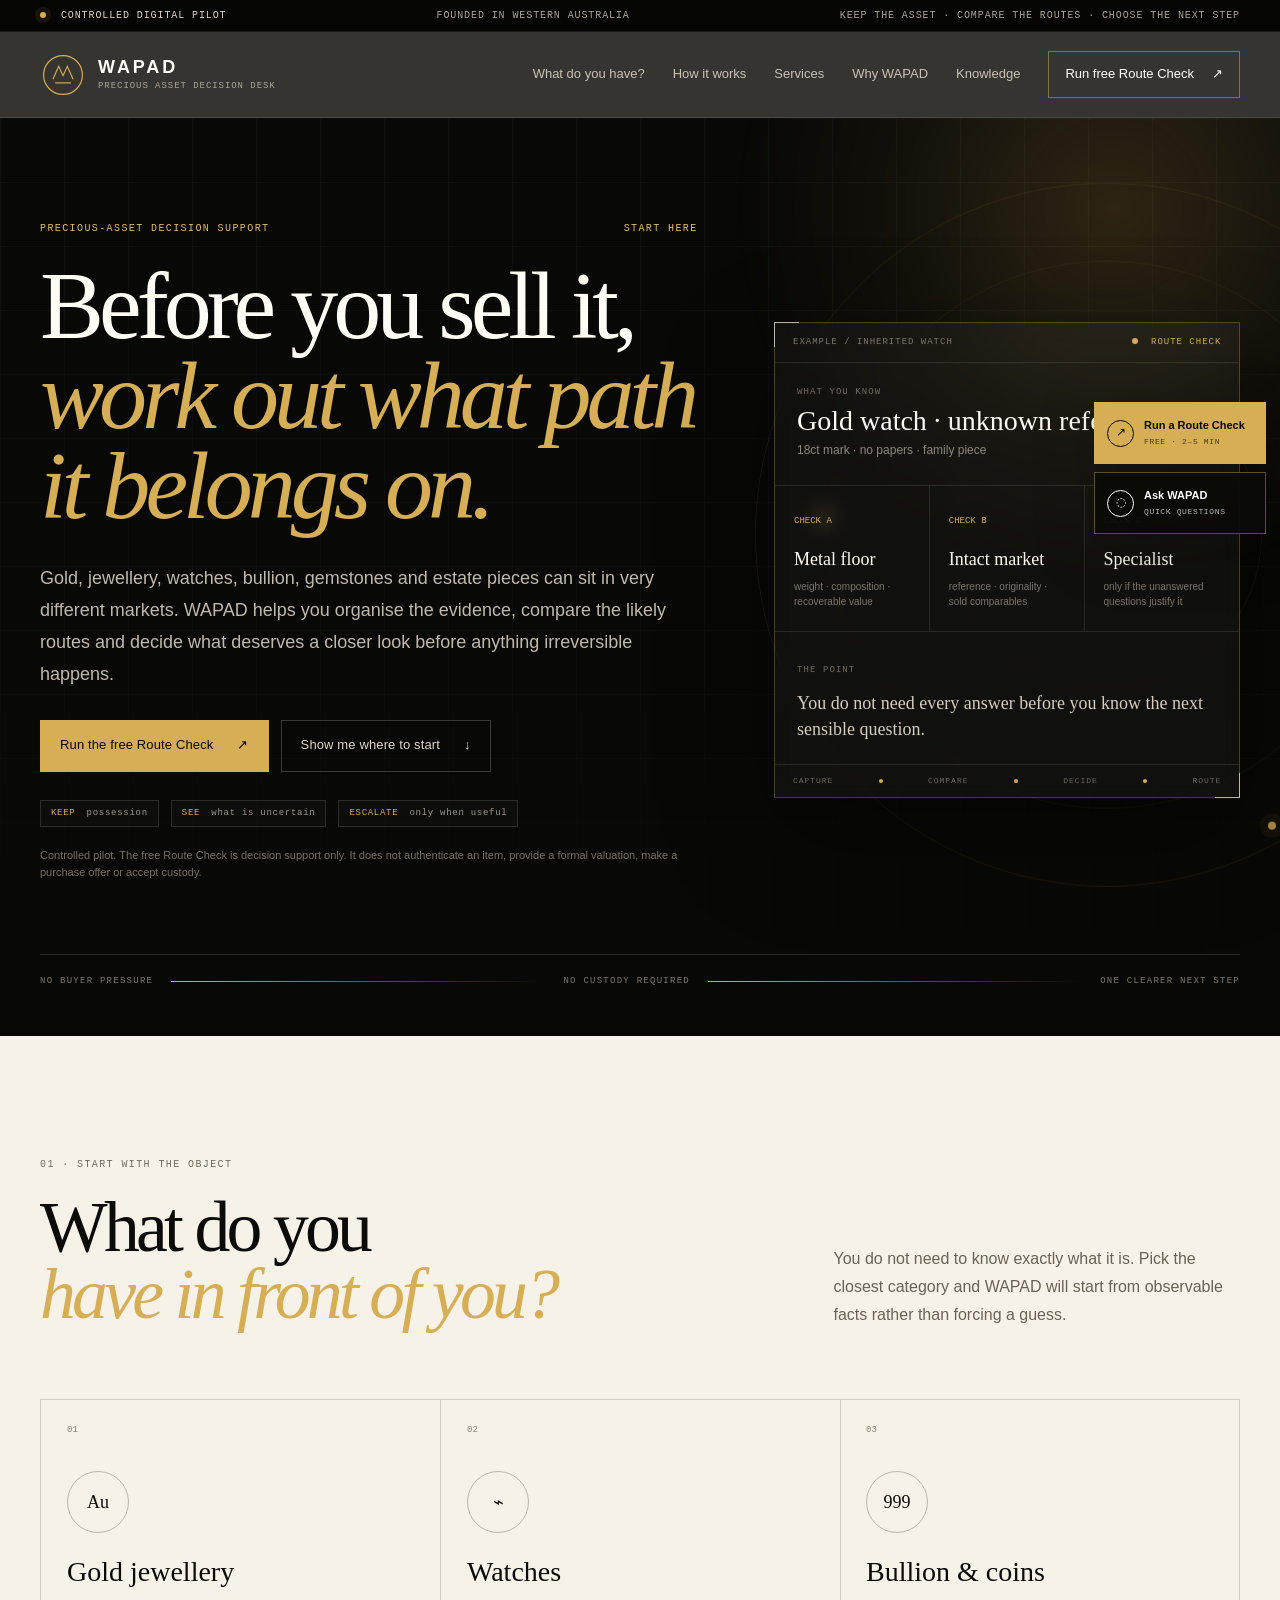
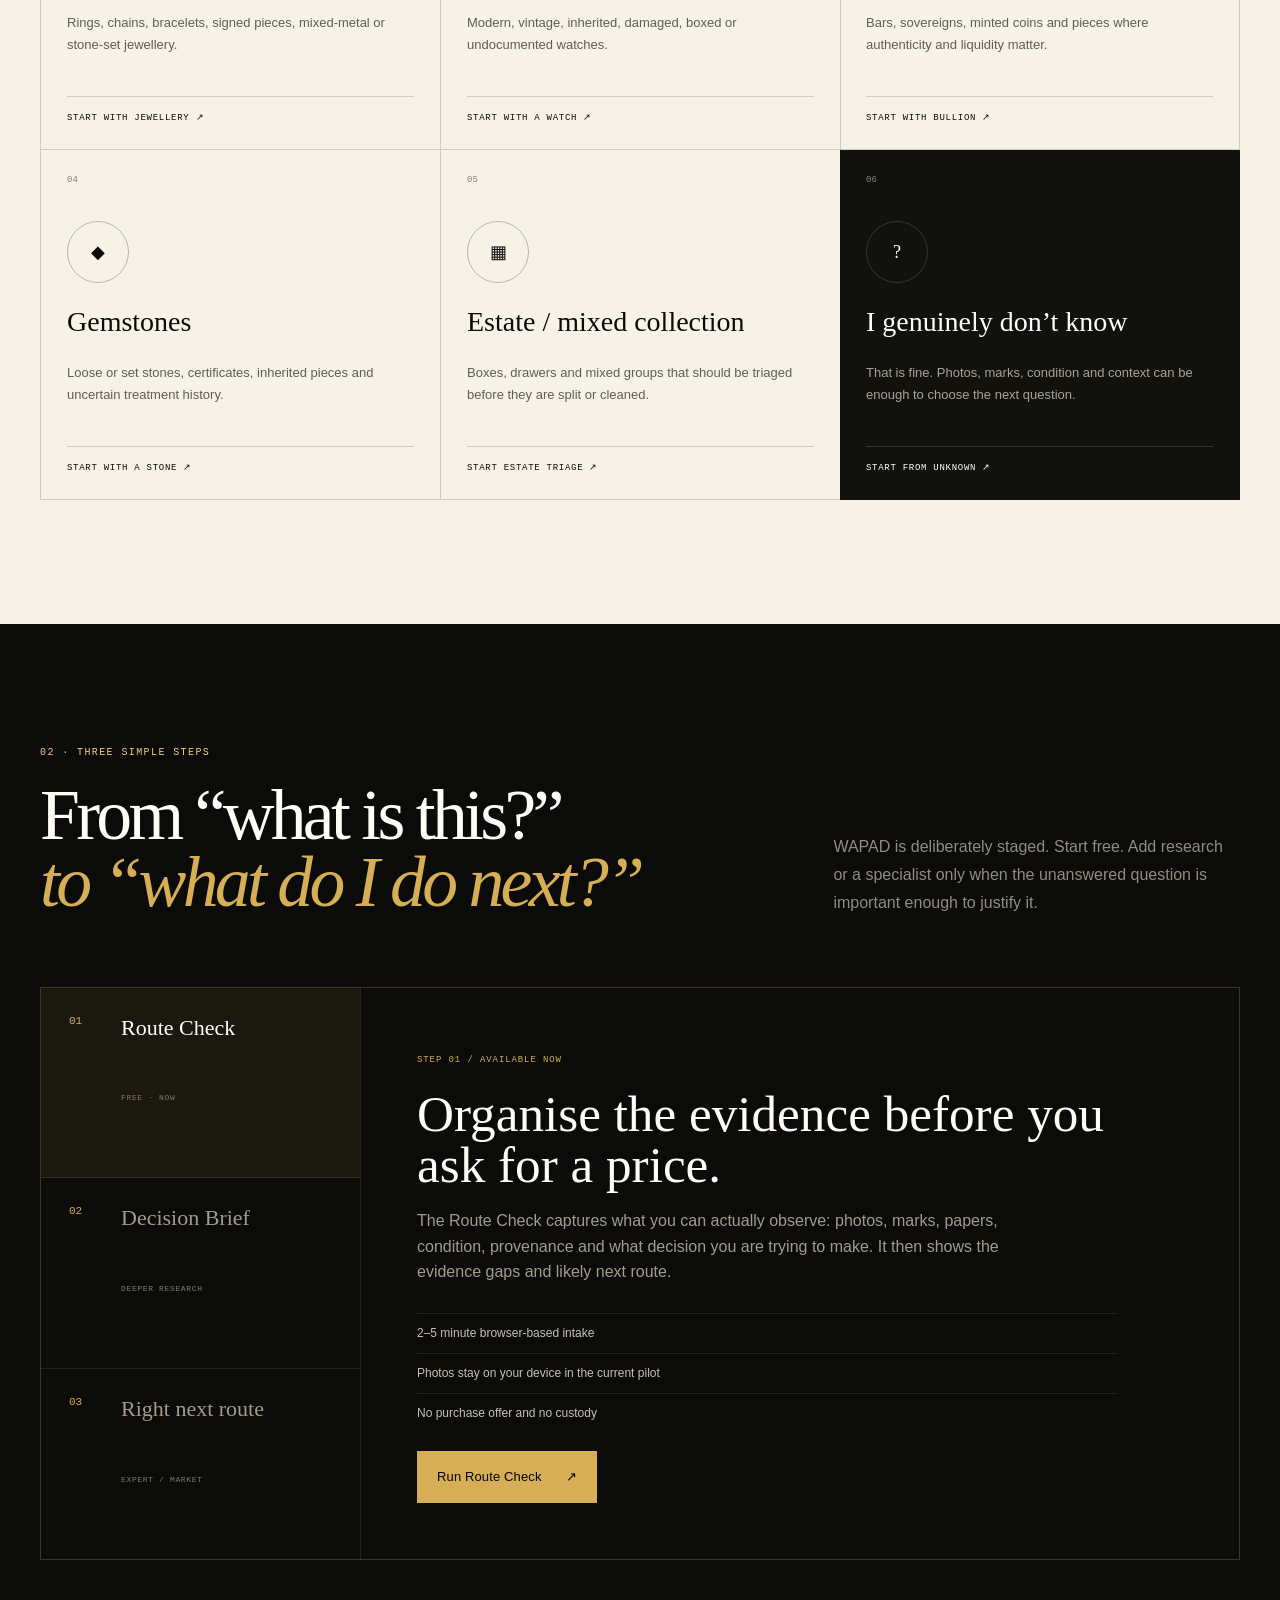
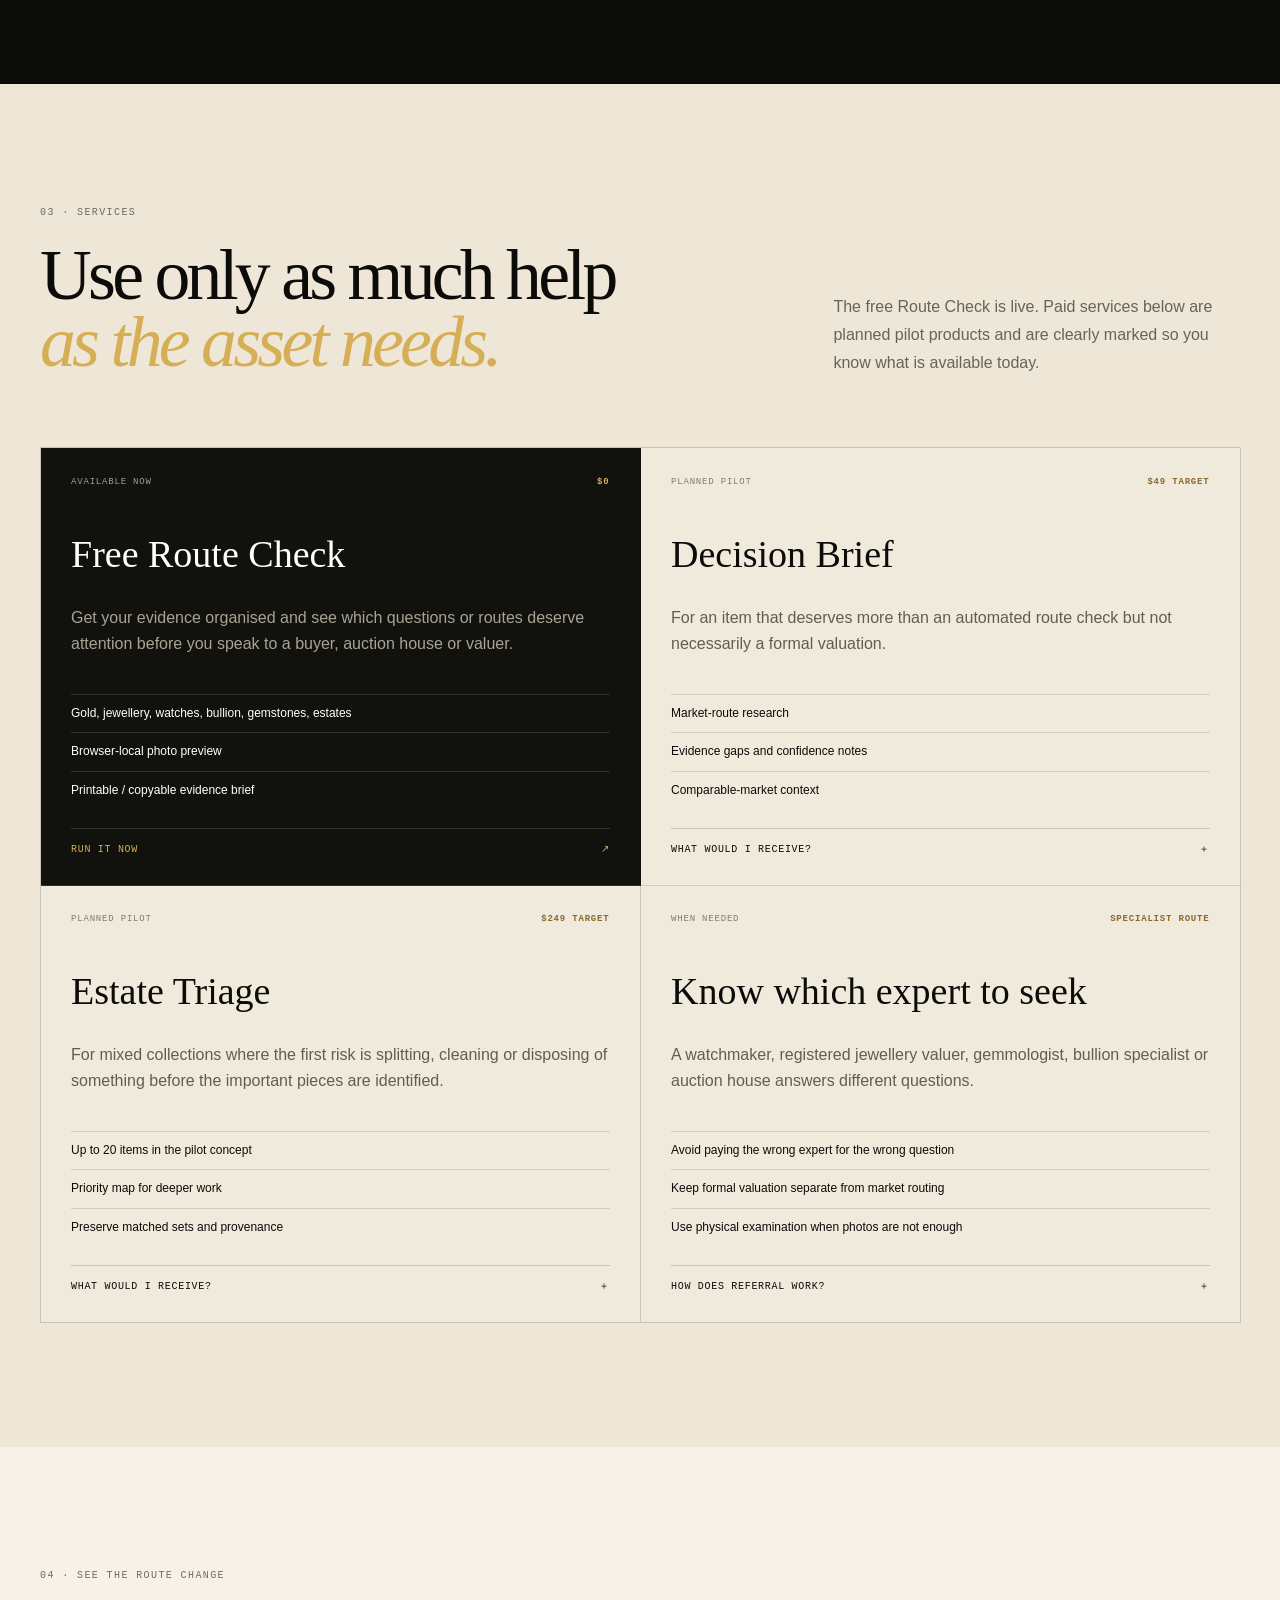
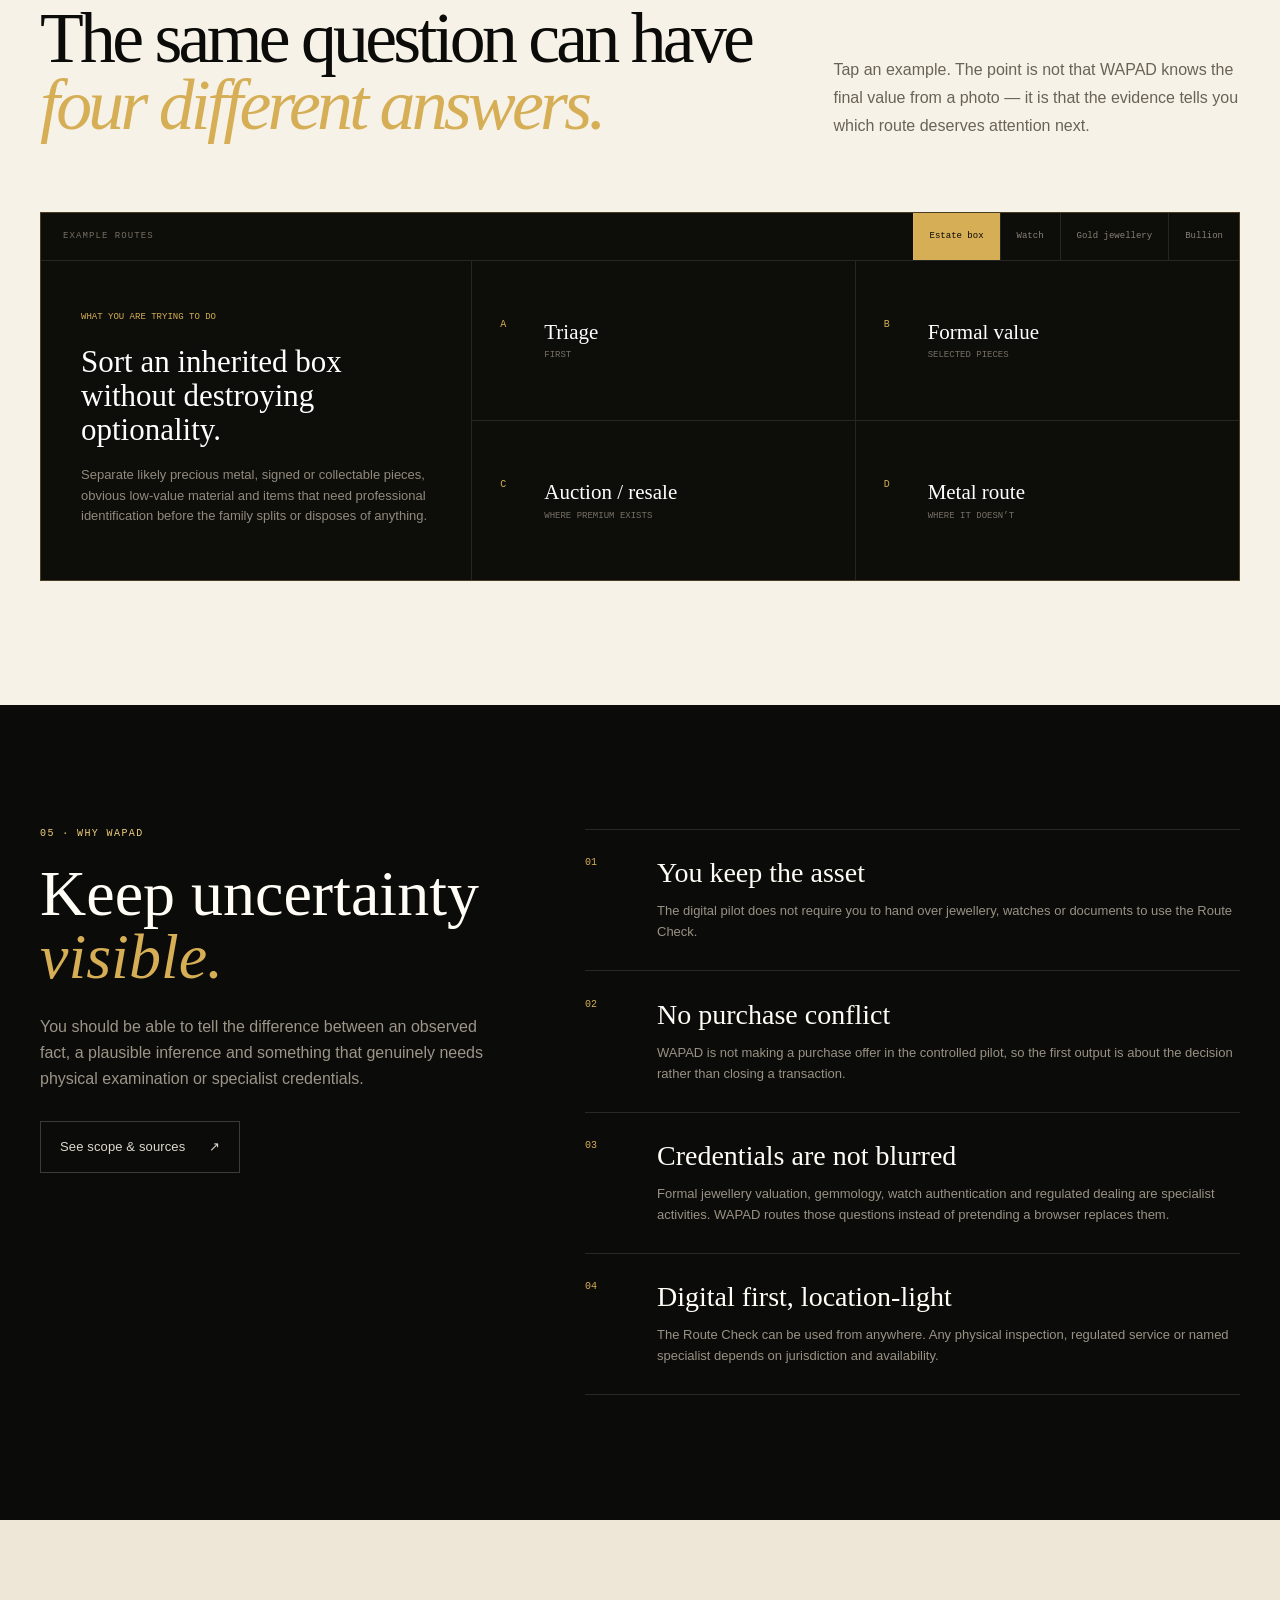
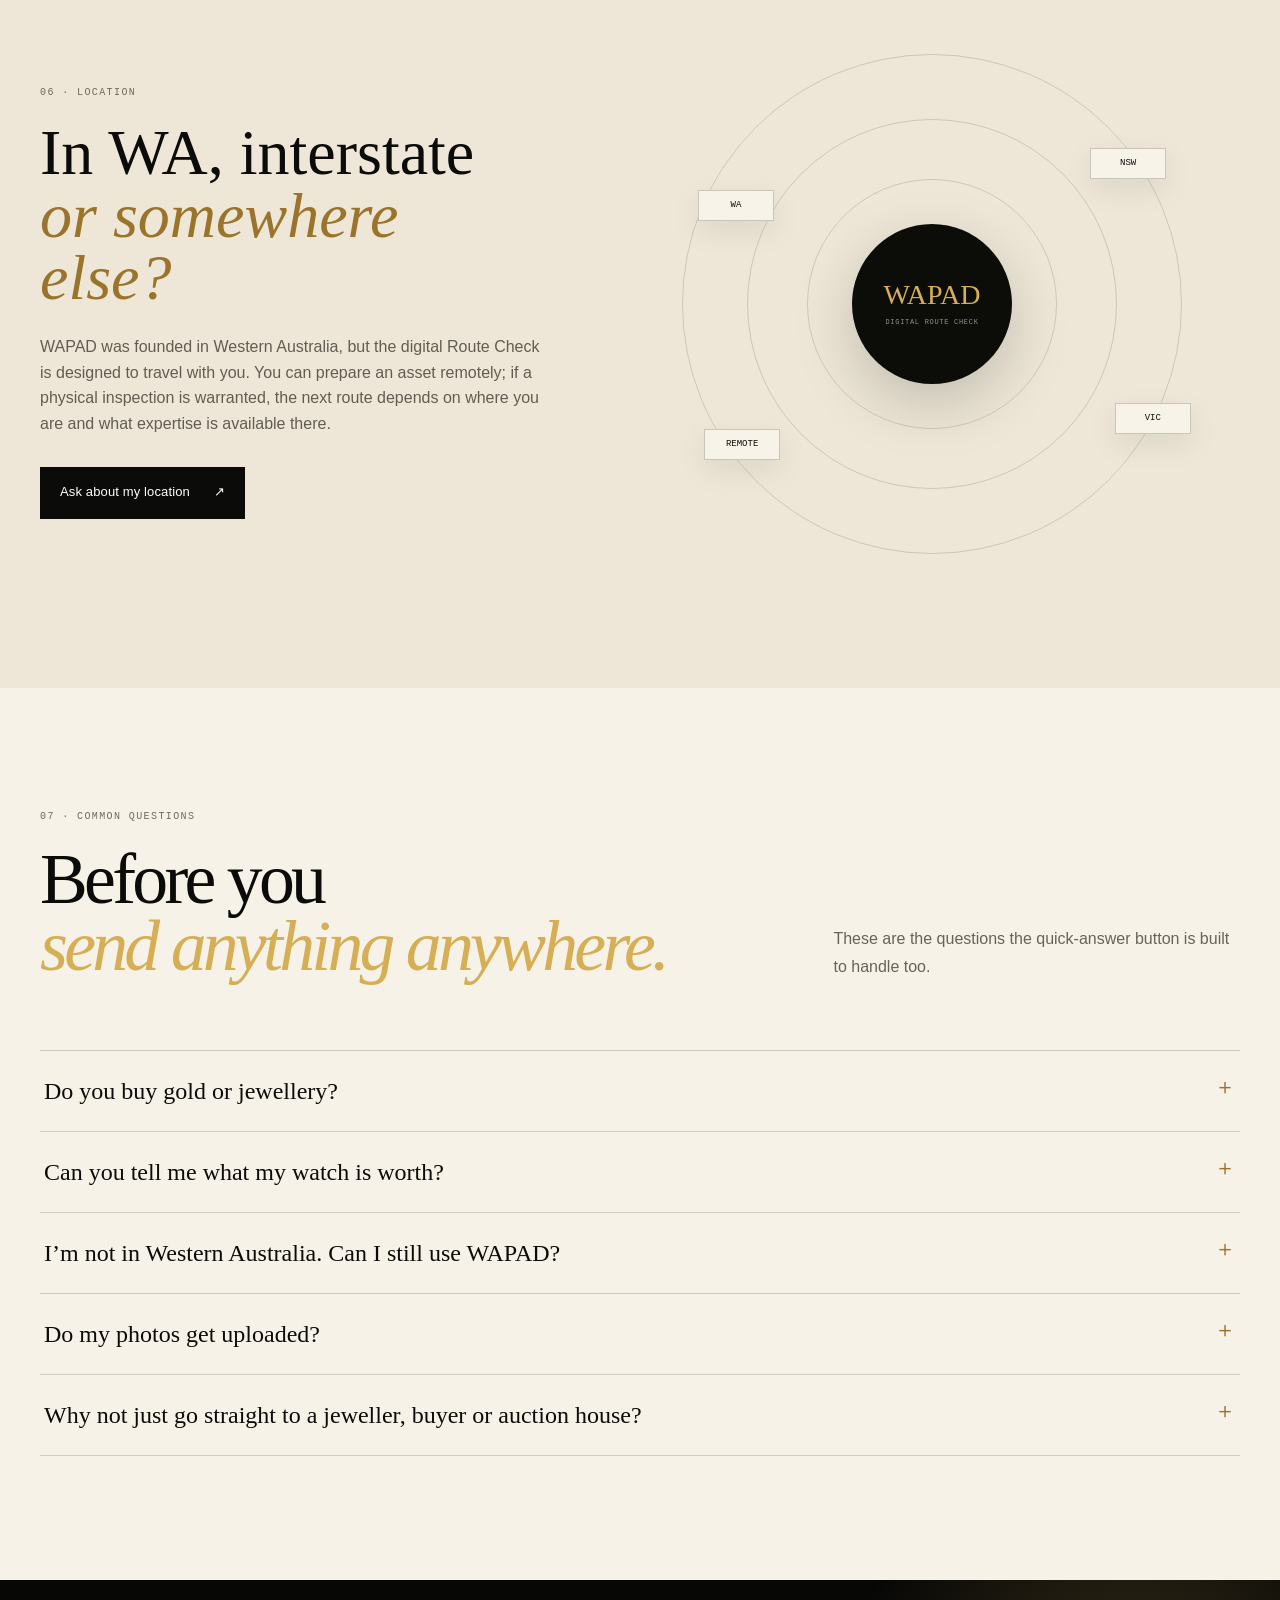
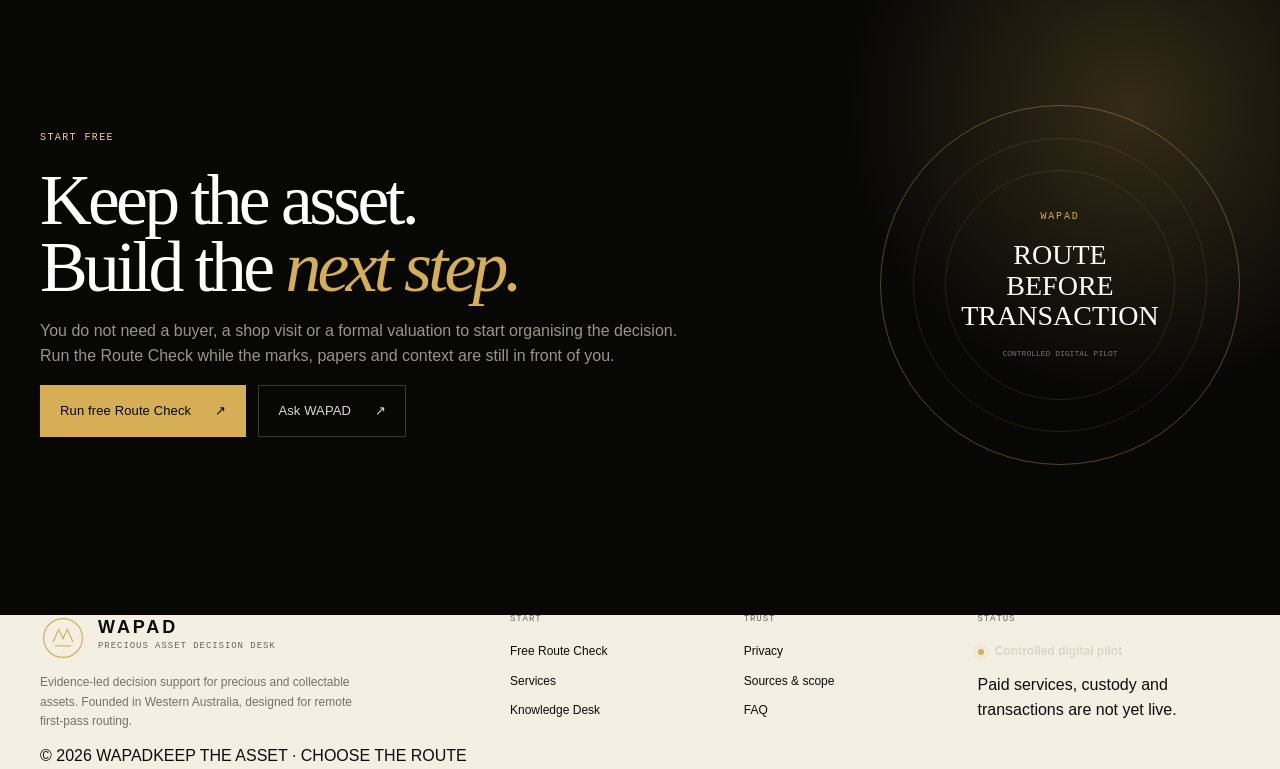
==== commit b9ab58c5: "Rebuild WAPAD homepage for customers with persistent CTAs and interactive service journey" ====
--- a/index.html
+++ b/index.html
@@ -4,24 +4,25 @@
   <meta charset="utf-8">
   <meta name="viewport" content="width=device-width,initial-scale=1,viewport-fit=cover">
   <meta name="theme-color" content="#080806">
-  <meta name="description" content="WAPAD is a precious-asset decision desk: identify the evidence, compare the routes and escalate to the right specialist before you sell, scrap, insure or divide an asset.">
+  <meta name="description" content="WAPAD helps people with gold, jewellery, watches, bullion, gemstones and estate pieces work out the right next step before they sell, scrap, insure or divide an asset.">
   <meta name="robots" content="noindex,nofollow">
   <meta property="og:title" content="WAPAD — Precious Asset Decision Desk">
-  <meta property="og:description" content="Don't start with a buyer. Start with the decision.">
+  <meta property="og:description" content="Before you sell it, scrap it, insure it or divide it — work out which path deserves a closer look.">
   <meta property="og:type" content="website">
   <title>WAPAD — Precious Asset Decision Desk</title>
   <link rel="icon" href="assets/favicon.svg" type="image/svg+xml">
   <link rel="manifest" href="manifest.webmanifest">
   <link rel="stylesheet" href="assets/v2.css">
   <link rel="stylesheet" href="assets/v3.css">
+  <link rel="stylesheet" href="assets/customer.css">
 </head>
-<body class="page-v3">
+<body class="page-v3 page-customer" data-floating-actions>
   <a class="skip-link" href="#main">Skip to content</a>
   <div class="statusbar">
     <div class="shell statusbar__inner">
       <span class="statusbar__state"><i></i> Controlled digital pilot</span>
-      <span>Founded in Western Australia · built to travel</span>
-      <span class="statusbar__desktop">No custody · no buyer pressure · route before transaction</span>
+      <span>Founded in Western Australia</span>
+      <span class="statusbar__desktop">Keep the asset · compare the routes · choose the next step</span>
     </div>
   </div>
 
@@ -33,204 +34,234 @@
       </a>
       <button class="menu-btn" type="button" aria-label="Toggle menu" aria-expanded="false" data-menu-btn><span></span><span></span></button>
       <nav class="main-nav" data-menu aria-label="Primary navigation">
-        <a href="#problem">The problem</a>
-        <a href="#desk">The desk</a>
-        <a href="#model">Model</a>
-        <a href="#trust">Trust</a>
+        <a href="#assets">What do you have?</a>
+        <a href="#how">How it works</a>
+        <a href="#services">Services</a>
+        <a href="#trust">Why WAPAD</a>
         <a href="knowledge.html">Knowledge</a>
-        <a class="nav-cta" href="assessment.html">Run route check <span>↗</span></a>
+        <a class="nav-cta" href="assessment.html">Run free Route Check <span>↗</span></a>
       </nav>
     </div>
   </header>
 
+  <div class="floating-actions" aria-label="Quick actions">
+    <a class="floating-action floating-action--primary" href="assessment.html"><span class="floating-action__icon">↗</span><span><strong>Run a Route Check</strong><small>Free · 2–5 min</small></span></a>
+    <button class="floating-action floating-action--chat" type="button" data-chat-open aria-controls="wapad-chat" aria-expanded="false"><span class="floating-action__icon">◌</span><span><strong>Ask WAPAD</strong><small>Quick questions</small></span></button>
+  </div>
+
+  <aside class="wapad-chat" id="wapad-chat" aria-label="Ask WAPAD quick answers" aria-hidden="true" data-chat-panel>
+    <div class="wapad-chat__top">
+      <div><small>WAPAD / QUICK ANSWERS</small><strong>What can I help with?</strong></div>
+      <button type="button" aria-label="Close Ask WAPAD" data-chat-close>×</button>
+    </div>
+    <div class="wapad-chat__notice">Pilot assistant · runs in your browser · not a valuation or live human chat.</div>
+    <div class="wapad-chat__messages" data-chat-messages aria-live="polite">
+      <div class="chat-msg chat-msg--bot">Hi. I can answer simple questions about what WAPAD helps with, location, watches, gold, estates, pricing and the Route Check.</div>
+    </div>
+    <div class="wapad-chat__chips" aria-label="Suggested questions">
+      <button type="button" data-chat-chip="Do you help outside WA?">Outside WA?</button>
+      <button type="button" data-chat-chip="Do you look at watches?">Watches?</button>
+      <button type="button" data-chat-chip="Do you buy gold?">Do you buy?</button>
+      <button type="button" data-chat-chip="How much does it cost?">Pricing?</button>
+    </div>
+    <form class="wapad-chat__form" data-chat-form>
+      <label for="wapad-chat-input" class="sr-only">Ask WAPAD</label>
+      <input id="wapad-chat-input" type="text" autocomplete="off" maxlength="220" placeholder="Type a quick question…" data-chat-input>
+      <button type="submit">Send</button>
+    </form>
+  </aside>
+
   <main id="main">
-    <section class="v3-hero" data-scene="hero">
+    <section class="v3-hero customer-hero" data-scene="hero">
       <div class="v3-gridwash" aria-hidden="true"></div>
       <div class="v3-orbit" aria-hidden="true" data-parallax="0.08"><i></i><i></i><i></i></div>
       <div class="shell v3-hero__grid">
         <div class="v3-hero__copy" data-reveal>
-          <div class="v3-kicker"><span>PRECIOUS-ASSET DECISION INTELLIGENCE</span><span>01 / ROUTE</span></div>
-          <h1>Don't start with<br><em>a buyer.</em><br>Start with the decision.</h1>
-          <p class="v3-hero__lead">WAPAD helps you work out what evidence matters, which market should see the asset next, and when a qualified specialist is actually worth paying for — before a sale route has an incentive to steer the answer.</p>
+          <div class="v3-kicker"><span>PRECIOUS-ASSET DECISION SUPPORT</span><span>START HERE</span></div>
+          <h1>Before you sell it,<br><em>work out what path it belongs on.</em></h1>
+          <p class="v3-hero__lead">Gold, jewellery, watches, bullion, gemstones and estate pieces can sit in very different markets. WAPAD helps you organise the evidence, compare the likely routes and decide what deserves a closer look before anything irreversible happens.</p>
           <div class="v3-hero__actions">
             <a class="button button--gold" href="assessment.html">Run the free Route Check <span>↗</span></a>
-            <a class="button button--ghost" href="#desk">See the new desk <span>↓</span></a>
-          </div>
-          <div class="v3-positioning">
-            <span><b>NOT</b> a pawn shop</span>
-            <span><b>NOT</b> a formal valuation</span>
-            <span><b>NOT</b> an instant buyer</span>
-          </div>
-          <p class="legal-note">Controlled pilot. WAPAD currently provides browser-local decision support and preparation only. Formal valuation, authentication, purchase, custody and regulated dealing remain outside the pilot unless provided by an appropriately qualified or licensed third party.</p>
-        </div>
-
-        <div class="v3-route-machine" data-reveal data-delay="120" data-parallax="-0.04" aria-label="WAPAD route machine preview">
-          <div class="v3-machine__header"><span>WAPAD / ROUTE ENGINE</span><span class="v3-live"><i></i> PILOT</span></div>
+            <a class="button button--ghost" href="#assets">Show me where to start <span>↓</span></a>
+          </div>
+          <div class="v3-positioning customer-signals">
+            <span><b>KEEP</b> possession</span>
+            <span><b>SEE</b> what is uncertain</span>
+            <span><b>ESCALATE</b> only when useful</span>
+          </div>
+          <p class="legal-note">Controlled pilot. The free Route Check is decision support only. It does not authenticate an item, provide a formal valuation, make a purchase offer or accept custody.</p>
+        </div>
+
+        <div class="v3-route-machine customer-route-machine" data-reveal data-delay="120" data-parallax="-0.04" aria-label="Example WAPAD route">
+          <div class="v3-machine__header"><span>EXAMPLE / INHERITED WATCH</span><span class="v3-live"><i></i> ROUTE CHECK</span></div>
           <div class="v3-machine__asset">
-            <small>INPUT</small>
-            <strong>Inherited gold watch</strong>
-            <span>unknown reference · 18ct case · papers absent</span>
+            <small>WHAT YOU KNOW</small>
+            <strong>Gold watch · unknown reference</strong>
+            <span>18ct mark · no papers · family piece</span>
           </div>
           <div class="v3-machine__split">
-            <div><small>ROUTE A</small><strong>Metal floor</strong><span>weigh · composition · recoverable value</span></div>
-            <div><small>ROUTE B</small><strong>Intact market</strong><span>reference · originality · sold comparables</span></div>
-            <div><small>ROUTE C</small><strong>Specialist</strong><span>watchmaker / registered valuer if evidence warrants</span></div>
-          </div>
-          <div class="v3-machine__decision"><span>DECISION RULE</span><p>Escalate only when the upside of being right is larger than the cost of verification.</p></div>
-          <div class="v3-machine__ticker" aria-hidden="true"><span>IDENTIFY</span><i></i><span>COMPARE</span><i></i><span>CONFIDENCE</span><i></i><span>ROUTE</span></div>
+            <div><small>CHECK A</small><strong>Metal floor</strong><span>weight · composition · recoverable value</span></div>
+            <div><small>CHECK B</small><strong>Intact market</strong><span>reference · originality · sold comparables</span></div>
+            <div><small>CHECK C</small><strong>Specialist</strong><span>only if the unanswered questions justify it</span></div>
+          </div>
+          <div class="v3-machine__decision"><span>THE POINT</span><p>You do not need every answer before you know the next sensible question.</p></div>
+          <div class="v3-machine__ticker" aria-hidden="true"><span>CAPTURE</span><i></i><span>COMPARE</span><i></i><span>DECIDE</span><i></i><span>ROUTE</span></div>
         </div>
       </div>
       <div class="shell v3-hero__footer" data-reveal data-delay="220">
-        <span>ONE ASSET</span><i></i><span>MULTIPLE MARKETS</span><i></i><span>ONE BETTER NEXT STEP</span>
-      </div>
-    </section>
-
-    <section class="v3-section v3-section--paper" id="problem">
+        <span>NO BUYER PRESSURE</span><i></i><span>NO CUSTODY REQUIRED</span><i></i><span>ONE CLEARER NEXT STEP</span>
+      </div>
+    </section>
+
+    <section class="v3-section v3-section--paper" id="assets">
       <div class="shell">
         <div class="v3-section-head" data-reveal>
-          <div><span class="eyebrow">01 · The actual problem</span><h2>The expensive mistake is often<br><em>choosing the wrong market.</em></h2></div>
-          <p>“What is it worth?” is usually four questions hiding inside one sentence. The correct route can change when metal prices, originality, provenance, fees, time and buyer demand change.</p>
-        </div>
-
-        <div class="v3-mismatch-stage">
-          <article class="v3-mismatch-card" data-pop data-delay="0"><span>01 / SCRAP</span><h3>Material value can win.</h3><p>Sometimes a gold object is genuinely worth more through its recoverable metal route than through resale. Sentiment and branding do not automatically create a premium.</p><div class="v3-card-foot">Compare before preserving a fantasy premium.</div></article>
-          <article class="v3-mismatch-card" data-pop data-delay="80"><span>02 / RESALE</span><h3>And sometimes scrap destroys value.</h3><p>A signed jewel, original watch, matched estate set or scarce reference can be worth materially more intact. Once altered, the optionality can disappear.</p><div class="v3-card-foot">Preserve evidence before changing the object.</div></article>
-          <article class="v3-mismatch-card" data-pop data-delay="160"><span>03 / EXPERT</span><h3>Not every item deserves a $350 report.</h3><p>Formal valuation is valuable when the purpose demands it. The first job is deciding which pieces justify that cost and which only need a simpler market route.</p><div class="v3-card-foot">Pay for expertise where value-at-risk warrants it.</div></article>
-          <article class="v3-mismatch-card v3-mismatch-card--gold" data-pop data-delay="240"><span>04 / WAPAD</span><h3>So sell the routing decision first.</h3><p>WAPAD's product is not a magic price. It is a structured path from unknown object to better evidence, better market choice and the right specialist only when needed.</p><div class="v3-card-foot">Decision intelligence before transaction.</div></article>
-        </div>
-      </div>
-    </section>
-
-    <section class="v3-section v3-section--ink" id="desk" data-scene="desk">
+          <div><span class="eyebrow">01 · Start with the object</span><h2>What do you<br><em>have in front of you?</em></h2></div>
+          <p>You do not need to know exactly what it is. Pick the closest category and WAPAD will start from observable facts rather than forcing a guess.</p>
+        </div>
+        <div class="customer-asset-grid">
+          <a class="customer-asset-card" data-pop href="assessment.html?asset=jewellery"><span>01</span><b>Au</b><h3>Gold jewellery</h3><p>Rings, chains, bracelets, signed pieces, mixed-metal or stone-set jewellery.</p><small>Start with jewellery ↗</small></a>
+          <a class="customer-asset-card" data-pop data-delay="60" href="assessment.html?asset=watches"><span>02</span><b>⌁</b><h3>Watches</h3><p>Modern, vintage, inherited, damaged, boxed or undocumented watches.</p><small>Start with a watch ↗</small></a>
+          <a class="customer-asset-card" data-pop data-delay="120" href="assessment.html?asset=bullion"><span>03</span><b>999</b><h3>Bullion & coins</h3><p>Bars, sovereigns, minted coins and pieces where authenticity and liquidity matter.</p><small>Start with bullion ↗</small></a>
+          <a class="customer-asset-card" data-pop data-delay="180" href="assessment.html?asset=gemstones"><span>04</span><b>◆</b><h3>Gemstones</h3><p>Loose or set stones, certificates, inherited pieces and uncertain treatment history.</p><small>Start with a stone ↗</small></a>
+          <a class="customer-asset-card" data-pop data-delay="240" href="assessment.html?asset=estate"><span>05</span><b>▦</b><h3>Estate / mixed collection</h3><p>Boxes, drawers and mixed groups that should be triaged before they are split or cleaned.</p><small>Start estate triage ↗</small></a>
+          <a class="customer-asset-card customer-asset-card--dark" data-pop data-delay="300" href="assessment.html?asset=unknown"><span>06</span><b>?</b><h3>I genuinely don’t know</h3><p>That is fine. Photos, marks, condition and context can be enough to choose the next question.</p><small>Start from unknown ↗</small></a>
+        </div>
+      </div>
+    </section>
+
+    <section class="v3-section v3-section--ink" id="how" data-scene="how">
       <div class="shell">
         <div class="v3-section-head v3-section-head--light" data-reveal>
-          <div><span class="eyebrow eyebrow--gold">02 · The redesigned desk</span><h2>One upload.<br><em>Four possible routes.</em></h2></div>
-          <p>WAPAD stays useful even if the operator moves. The intake, decision logic, market research and specialist routing are digital. Physical expertise is brought in only when the asset requires it.</p>
-        </div>
-
-        <div class="v3-flow" data-flow>
-          <div class="v3-flow__track" aria-hidden="true"><i data-flow-line></i></div>
-          <article class="v3-flow-step" data-reveal><span>01</span><div><small>CAPTURE</small><h3>Evidence in, assumptions out.</h3><p>Photos, marks, dimensions, papers, condition, provenance and the owner's actual objective.</p></div><b>2–5 min</b></article>
-          <article class="v3-flow-step" data-reveal><span>02</span><div><small>COMPARE</small><h3>Build the route matrix.</h3><p>Material floor, intact resale, specialist/auction path and hold/insure context are compared separately.</p></div><b>automated</b></article>
-          <article class="v3-flow-step" data-reveal><span>03</span><div><small>CONFIDENCE</small><h3>Separate fact from uncertainty.</h3><p>The system shows what is known, what is inferred, and what cannot responsibly be answered from photos.</p></div><b>explicit</b></article>
-          <article class="v3-flow-step" data-reveal><span>04</span><div><small>ESCALATE</small><h3>Pay an expert only when it matters.</h3><p>NCJV valuer, gemmologist, watch specialist, auction house, bullion specialist or licensed buyer — matched to the question.</p></div><b>selective</b></article>
-        </div>
-
-        <div class="v3-desk-demo" data-reveal>
-          <div class="v3-desk-demo__nav"><span>LIVE PRODUCT LOGIC</span><button type="button" class="active" data-demo="estate">Estate box</button><button type="button" data-demo="watch">Watch</button><button type="button" data-demo="gold">Gold jewellery</button><button type="button" data-demo="bullion">Bullion</button></div>
+          <div><span class="eyebrow eyebrow--gold">02 · Three simple steps</span><h2>From “what is this?”<br><em>to “what do I do next?”</em></h2></div>
+          <p>WAPAD is deliberately staged. Start free. Add research or a specialist only when the unanswered question is important enough to justify it.</p>
+        </div>
+
+        <div class="customer-steps" data-customer-steps data-reveal>
+          <div class="customer-step-tabs" role="tablist" aria-label="How WAPAD works">
+            <button type="button" class="active" data-step-tab="route" aria-selected="true"><span>01</span><strong>Route Check</strong><small>Free · now</small></button>
+            <button type="button" data-step-tab="brief" aria-selected="false"><span>02</span><strong>Decision Brief</strong><small>Deeper research</small></button>
+            <button type="button" data-step-tab="expert" aria-selected="false"><span>03</span><strong>Right next route</strong><small>Expert / market</small></button>
+          </div>
+          <div class="customer-step-panel" data-step-panel>
+            <div><small>STEP 01 / AVAILABLE NOW</small><h3>Organise the evidence before you ask for a price.</h3><p>The Route Check captures what you can actually observe: photos, marks, papers, condition, provenance and what decision you are trying to make. It then shows the evidence gaps and likely next route.</p><ul><li>2–5 minute browser-based intake</li><li>Photos stay on your device in the current pilot</li><li>No purchase offer and no custody</li></ul><a class="button button--gold" href="assessment.html">Run Route Check <span>↗</span></a></div>
+          </div>
+        </div>
+      </div>
+    </section>
+
+    <section class="v3-section v3-section--cream" id="services">
+      <div class="shell">
+        <div class="v3-section-head" data-reveal>
+          <div><span class="eyebrow">03 · Services</span><h2>Use only as much help<br><em>as the asset needs.</em></h2></div>
+          <p>The free Route Check is live. Paid services below are planned pilot products and are clearly marked so you know what is available today.</p>
+        </div>
+
+        <div class="customer-service-grid">
+          <article class="customer-service-card customer-service-card--live" data-pop>
+            <div class="customer-service-card__meta"><span>AVAILABLE NOW</span><b>$0</b></div>
+            <h3>Free Route Check</h3><p>Get your evidence organised and see which questions or routes deserve attention before you speak to a buyer, auction house or valuer.</p>
+            <ul><li>Gold, jewellery, watches, bullion, gemstones, estates</li><li>Browser-local photo preview</li><li>Printable / copyable evidence brief</li></ul>
+            <a href="assessment.html">Run it now <span>↗</span></a>
+          </article>
+          <article class="customer-service-card" data-pop data-delay="80" data-service-card>
+            <div class="customer-service-card__meta"><span>PLANNED PILOT</span><b>$49 target</b></div>
+            <h3>Decision Brief</h3><p>For an item that deserves more than an automated route check but not necessarily a formal valuation.</p>
+            <ul><li>Market-route research</li><li>Evidence gaps and confidence notes</li><li>Comparable-market context</li></ul>
+            <button type="button" data-service-toggle>What would I receive? <span>＋</span></button>
+            <div class="customer-service-card__detail" hidden>A concise human-reviewed brief showing what can be supported from the evidence, what still needs verification, and which next route appears most defensible. It would not be sold as a registered valuation or authentication certificate.</div>
+          </article>
+          <article class="customer-service-card" data-pop data-delay="160" data-service-card>
+            <div class="customer-service-card__meta"><span>PLANNED PILOT</span><b>$249 target</b></div>
+            <h3>Estate Triage</h3><p>For mixed collections where the first risk is splitting, cleaning or disposing of something before the important pieces are identified.</p>
+            <ul><li>Up to 20 items in the pilot concept</li><li>Priority map for deeper work</li><li>Preserve matched sets and provenance</li></ul>
+            <button type="button" data-service-toggle>What would I receive? <span>＋</span></button>
+            <div class="customer-service-card__detail" hidden>A structured triage map: what appears low-information, what deserves measurement or market research, what should stay grouped, and what should go directly to a qualified specialist.</div>
+          </article>
+          <article class="customer-service-card" data-pop data-delay="240" data-service-card>
+            <div class="customer-service-card__meta"><span>WHEN NEEDED</span><b>Specialist route</b></div>
+            <h3>Know which expert to seek</h3><p>A watchmaker, registered jewellery valuer, gemmologist, bullion specialist or auction house answers different questions.</p>
+            <ul><li>Avoid paying the wrong expert for the wrong question</li><li>Keep formal valuation separate from market routing</li><li>Use physical examination when photos are not enough</li></ul>
+            <button type="button" data-service-toggle>How does referral work? <span>＋</span></button>
+            <div class="customer-service-card__detail" hidden>The current pilot identifies the type of specialist or market to look for. A named partner/referral network will only be promoted after those providers are verified.</div>
+          </article>
+        </div>
+      </div>
+    </section>
+
+    <section class="v3-section v3-section--paper" id="examples">
+      <div class="shell">
+        <div class="v3-section-head" data-reveal>
+          <div><span class="eyebrow">04 · See the route change</span><h2>The same question can have<br><em>four different answers.</em></h2></div>
+          <p>Tap an example. The point is not that WAPAD knows the final value from a photo — it is that the evidence tells you which route deserves attention next.</p>
+        </div>
+        <div class="v3-desk-demo customer-demo" data-reveal>
+          <div class="v3-desk-demo__nav"><span>EXAMPLE ROUTES</span><button type="button" class="active" data-demo="estate">Estate box</button><button type="button" data-demo="watch">Watch</button><button type="button" data-demo="gold">Gold jewellery</button><button type="button" data-demo="bullion">Bullion</button></div>
           <div class="v3-desk-demo__body">
-            <div class="v3-demo-object"><small>OBJECTIVE</small><h3 data-demo-title>Sort an inherited box without destroying optionality.</h3><p data-demo-copy>Separate likely precious metal, signed/collectable pieces, obvious costume material and items that need professional identification before the family splits or disposes of anything.</p></div>
-            <div class="v3-demo-routes" data-demo-routes>
-              <div><span>A</span><strong>Triage</strong><small>first</small></div><div><span>B</span><strong>Formal value</strong><small>selected pieces</small></div><div><span>C</span><strong>Auction / resale</strong><small>where premium exists</small></div><div><span>D</span><strong>Metal route</strong><small>where it doesn't</small></div>
-            </div>
-          </div>
-        </div>
-      </div>
-    </section>
-
-    <section class="v3-section v3-section--cream" id="model">
-      <div class="shell">
-        <div class="v3-section-head" data-reveal>
-          <div><span class="eyebrow">03 · Economic model</span><h2>Make money from clarity.<br><em>Not inventory risk.</em></h2></div>
-          <p>The strongest version of WAPAD is asset-light: no showroom dependency, no need to fund a book of jewellery, and no requirement to personally pretend to be every specialist.</p>
-        </div>
-
-        <div class="v3-offers">
-          <article class="v3-offer" data-pop><div class="v3-offer__tag">FREE LEAD ENGINE</div><h3>Route Check</h3><p class="v3-offer__price">$0</p><p>Browser-based intake that organises the asset and produces the evidence checklist and likely next route.</p><ul><li>2–5 minute intake</li><li>Local-first privacy</li><li>Lead qualification without pressure</li></ul><a href="assessment.html">Run it now <span>↗</span></a></article>
-          <article class="v3-offer v3-offer--focus" data-pop data-delay="90"><div class="v3-offer__tag">PLANNED PILOT</div><h3>Decision Brief</h3><p class="v3-offer__price">$49 <small>target</small></p><p>A paid market-routing brief: evidence gaps, relevant comparables, confidence and the most defensible next step. Not a formal valuation or authentication certificate.</p><ul><li>Market-route research</li><li>Confidence + evidence gaps</li><li>Specialist trigger conditions</li></ul><span class="v3-soon">Pilot queue after backend launch</span></article>
-          <article class="v3-offer" data-pop data-delay="180"><div class="v3-offer__tag">HIGH-VALUE PROBLEM</div><h3>Estate Triage</h3><p class="v3-offer__price">$249 <small>target</small></p><p>Structured triage for a mixed collection before a family pays to value everything, splits matched pieces or throws away context.</p><ul><li>Up to 20 items</li><li>Priority map</li><li>Expert shortlist only where warranted</li></ul><span class="v3-soon">Designed for remote delivery</span></article>
-          <article class="v3-offer v3-offer--dark" data-pop data-delay="270"><div class="v3-offer__tag">THE SCALE ENGINE</div><h3>Partner Desk</h3><p class="v3-offer__price">B2B</p><p>White-label intake and case qualification for estate advisers, jewellers, auctioneers, valuers and licensed second-hand businesses.</p><ul><li>Qualified digital intake</li><li>Partner-specific routing rules</li><li>Subscription / per-case economics</li></ul><span class="v3-soon">The location-independent moat</span></article>
-        </div>
-
-        <div class="v3-revenue-map" data-reveal>
-          <div><small>CONSUMER</small><strong>Free Route Check</strong><span>build trust + structured lead</span></div><i>→</i><div><small>PAID</small><strong>Decision / Estate Brief</strong><span>cash flow without buying inventory</span></div><i>→</i><div><small>NETWORK</small><strong>Expert handoff</strong><span>qualified demand, disclosed economics</span></div><i>→</i><div><small>B2B</small><strong>Partner Desk</strong><span>recurring software revenue</span></div>
-        </div>
-      </div>
-    </section>
-
-    <section class="v3-section v3-section--paper" id="trust">
-      <div class="shell">
-        <div class="v3-trust-grid">
-          <div class="v3-trust-copy" data-reveal><span class="eyebrow">04 · Legitimacy by design</span><h2>Credibility comes from<br><em>knowing what not to claim.</em></h2><p>The weakness in the old concept was obvious: if WAPAD looked like an uncredentialled valuer who might also buy the item, the customer had every reason to wonder whether the “valuation” was just a lowball offer wearing a suit.</p><p>The new model removes that conflict from the centre of the business.</p></div>
-          <div class="v3-rules">
-            <article data-pop><span>01</span><div><h3>No fake expertise.</h3><p>WAPAD can research markets and structure decisions. It does not call a photo-based opinion an authentication or formal jewellery valuation.</p></div></article>
-            <article data-pop data-delay="70"><span>02</span><div><h3>Credential-triggered escalation.</h3><p>If the purpose is insurance, probate, legal division, gem identification or high-risk authenticity, the route explicitly names the credential or specialist required.</p></div></article>
-            <article data-pop data-delay="140"><span>03</span><div><h3>Transparent economics.</h3><p>Any future partner/referral economics should be disclosed. The customer should know whether the recommended route pays WAPAD.</p></div></article>
-            <article data-pop data-delay="210"><span>04</span><div><h3>No need to own the asset.</h3><p>Advice can be valuable before custody, purchase or consignment. That keeps capital, security and location friction out of the core product.</p></div></article>
-          </div>
-        </div>
-
-        <div class="v3-boundary" data-reveal>
-          <div><span class="v3-boundary__label">THE WAPAD BOUNDARY</span><h3>“I don't know yet” is a professional answer.</h3></div>
-          <p>Unknown origin, uncertain stones, missing watch references, suspicious hallmarks or conflicting market signals are not problems to hide. They are the conditions that trigger the next test.</p>
-          <a class="text-link" href="sources.html">See standards & sources <span>↗</span></a>
-        </div>
-      </div>
-    </section>
-
-    <section class="v3-section v3-section--sand" id="portable">
-      <div class="shell">
-        <div class="v3-portable">
-          <div class="v3-portable__copy" data-reveal><span class="eyebrow">05 · Location independence</span><h2>The desk moves.<br><em>The logic stays.</em></h2><p>WAPAD should not be a Geraldton shop disguised as a website. The product is the intake, evidence framework, market research, routing engine and partner network. Those can follow the operator anywhere.</p><div class="v3-portable__chips"><span>Australia-wide intake</span><span>remote case review</span><span>specialist network</span><span>no inventory required</span><span>cloud workflow</span><span>portable brand</span></div></div>
-          <div class="v3-map" data-reveal data-delay="100" aria-label="Location-light operating model">
-            <div class="v3-map__ring r1"></div><div class="v3-map__ring r2"></div><div class="v3-map__ring r3"></div>
-            <div class="v3-map__core"><strong>WAPAD</strong><small>DIGITAL DESK</small></div>
-            <div class="v3-map__node n1"><span>CLIENT</span><small>photos + context</small></div>
-            <div class="v3-map__node n2"><span>VALUER</span><small>when formal value matters</small></div>
-            <div class="v3-map__node n3"><span>WATCH</span><small>specialist verification</small></div>
-            <div class="v3-map__node n4"><span>AUCTION</span><small>market discovery</small></div>
-            <div class="v3-map__node n5"><span>METAL</span><small>recoverable route</small></div>
-          </div>
-        </div>
-      </div>
-    </section>
-
-    <section class="v3-section v3-section--ink" id="automation">
-      <div class="shell">
-        <div class="v3-section-head v3-section-head--light" data-reveal><div><span class="eyebrow eyebrow--gold">06 · Automation architecture</span><h2>Human judgement at the edge.<br><em>Automation everywhere else.</em></h2></div><p>The repetitive work should be machine-run: capture, classification, reminders, evidence checks, market queries, report assembly and follow-up. Human attention is reserved for uncertainty and high value-at-risk.</p></div>
-        <div class="v3-stack" data-reveal>
-          <div><span>01</span><strong>Website / app</strong><small>Cloudflare + GitHub</small></div>
-          <i>→</i><div><span>02</span><strong>AI triage</strong><small>ChatGPT / replaceable model layer</small></div>
-          <i>→</i><div><span>03</span><strong>Lifecycle</strong><small>Klaviyo + workflow automation</small></div>
-          <i>→</i><div><span>04</span><strong>Case data</strong><small>Cloudflare storage / database</small></div>
-          <i>→</i><div><span>05</span><strong>Escalation</strong><small>qualified specialist only when triggered</small></div>
-        </div>
-        <div class="v3-automation-note" data-reveal><strong>Model-agnostic on purpose.</strong><p>The commercial asset should be the workflow, data and network — not dependence on one AI vendor. The reasoning layer can change as models improve.</p></div>
-      </div>
-    </section>
-
-    <section class="v3-section v3-section--cream" id="pilot">
-      <div class="shell v3-pilot">
-        <div data-reveal><span class="eyebrow">07 · Start small, learn fast</span><h2>The pilot does not need<br><em>a shop, stock or a safe.</em></h2><p>Start by proving that people will submit assets, complete the evidence flow and pay for decision support before investing in custody, inventory or premises.</p></div>
-        <div class="v3-pilot__metrics">
-          <div data-pop><strong data-count="100">0</strong><span>route checks</span><small>first validation target</small></div>
-          <div data-pop data-delay="80"><strong data-count="20">0</strong><span>paid briefs</span><small>prove willingness to pay</small></div>
-          <div data-pop data-delay="160"><strong data-count="5">0</strong><span>expert partners</span><small>cover high-risk categories</small></div>
-          <div data-pop data-delay="240"><strong data-count="3">0</strong><span>B2B pilots</span><small>prove recurring value</small></div>
-        </div>
-      </div>
-    </section>
-
-    <section class="v3-final">
+            <div class="v3-demo-object"><small>WHAT YOU ARE TRYING TO DO</small><h3 data-demo-title>Sort an inherited box without destroying optionality.</h3><p data-demo-copy>Separate likely precious metal, signed or collectable pieces, obvious low-value material and items that need professional identification before the family splits or disposes of anything.</p></div>
+            <div class="v3-demo-routes" data-demo-routes><div><span>A</span><strong>Triage</strong><small>first</small></div><div><span>B</span><strong>Formal value</strong><small>selected pieces</small></div><div><span>C</span><strong>Auction / resale</strong><small>where premium exists</small></div><div><span>D</span><strong>Metal route</strong><small>where it doesn’t</small></div></div>
+          </div>
+        </div>
+      </div>
+    </section>
+
+    <section class="v3-section v3-section--ink" id="trust">
+      <div class="shell customer-trust-grid">
+        <div class="customer-trust-copy" data-reveal><span class="eyebrow eyebrow--gold">05 · Why WAPAD</span><h2>Keep uncertainty<br><em>visible.</em></h2><p>You should be able to tell the difference between an observed fact, a plausible inference and something that genuinely needs physical examination or specialist credentials.</p><a class="button button--ghost" href="sources.html">See scope & sources <span>↗</span></a></div>
+        <div class="customer-trust-list">
+          <article data-pop><span>01</span><h3>You keep the asset</h3><p>The digital pilot does not require you to hand over jewellery, watches or documents to use the Route Check.</p></article>
+          <article data-pop data-delay="60"><span>02</span><h3>No purchase conflict</h3><p>WAPAD is not making a purchase offer in the controlled pilot, so the first output is about the decision rather than closing a transaction.</p></article>
+          <article data-pop data-delay="120"><span>03</span><h3>Credentials are not blurred</h3><p>Formal jewellery valuation, gemmology, watch authentication and regulated dealing are specialist activities. WAPAD routes those questions instead of pretending a browser replaces them.</p></article>
+          <article data-pop data-delay="180"><span>04</span><h3>Digital first, location-light</h3><p>The Route Check can be used from anywhere. Any physical inspection, regulated service or named specialist depends on jurisdiction and availability.</p></article>
+        </div>
+      </div>
+    </section>
+
+    <section class="v3-section v3-section--cream customer-location" id="location">
+      <div class="shell customer-location__grid">
+        <div data-reveal><span class="eyebrow">06 · Location</span><h2>In WA, interstate<br><em>or somewhere else?</em></h2><p>WAPAD was founded in Western Australia, but the digital Route Check is designed to travel with you. You can prepare an asset remotely; if a physical inspection is warranted, the next route depends on where you are and what expertise is available there.</p><button class="button button--ink" type="button" data-chat-topic="location">Ask about my location <span>↗</span></button></div>
+        <div class="customer-location__map" data-reveal data-delay="100" aria-label="Digital-first service illustration">
+          <div class="customer-location__centre"><strong>WAPAD</strong><small>DIGITAL ROUTE CHECK</small></div>
+          <span class="customer-location__node n1">WA</span><span class="customer-location__node n2">NSW</span><span class="customer-location__node n3">VIC</span><span class="customer-location__node n4">REMOTE</span>
+          <i class="customer-location__ring r1"></i><i class="customer-location__ring r2"></i><i class="customer-location__ring r3"></i>
+        </div>
+      </div>
+    </section>
+
+    <section class="v3-section v3-section--paper customer-faq" id="faq">
+      <div class="shell">
+        <div class="v3-section-head" data-reveal><div><span class="eyebrow">07 · Common questions</span><h2>Before you<br><em>send anything anywhere.</em></h2></div><p>These are the questions the quick-answer button is built to handle too.</p></div>
+        <div class="customer-faq__list">
+          <details data-pop><summary>Do you buy gold or jewellery?<span>＋</span></summary><p>Not in the controlled digital pilot. WAPAD currently helps organise evidence and choose the next route. If a future buying service is launched, it will be clearly separated from decision support and subject to the required licensing and controls.</p></details>
+          <details data-pop data-delay="50"><summary>Can you tell me what my watch is worth?<span>＋</span></summary><p>The free Route Check can help identify what evidence and market matter next. A defensible market estimate or formal valuation may require reference confirmation, originality checks, physical examination or a qualified specialist.</p></details>
+          <details data-pop data-delay="100"><summary>I’m not in Western Australia. Can I still use WAPAD?<span>＋</span></summary><p>Yes for the digital Route Check. It is browser-based and location-light. Physical inspections, named referrals and regulated services depend on your location and the type of asset.</p></details>
+          <details data-pop data-delay="150"><summary>Do my photos get uploaded?<span>＋</span></summary><p>Not in the current free Route Check. Selected images are previewed locally in your browser and are not transmitted to WAPAD.</p></details>
+          <details data-pop data-delay="200"><summary>Why not just go straight to a jeweller, buyer or auction house?<span>＋</span></summary><p>Sometimes that is exactly the right next step. WAPAD is useful when you are unsure which one is appropriate, whether the item warrants specialist cost, or whether a different market could materially change the outcome.</p></details>
+        </div>
+      </div>
+    </section>
+
+    <section class="v3-final customer-final">
       <div class="v3-final__glow" aria-hidden="true"></div>
       <div class="shell v3-final__grid">
-        <div data-reveal><span class="eyebrow eyebrow--gold">THE NEW WAPAD</span><h2>Know the route<br>before you <em>move the asset.</em></h2><p>Start with the browser-local Route Check. Keep the asset in your hands. Keep uncertainty visible. Escalate only when the evidence says the next expert is worth it.</p><div class="v3-final__actions"><a class="button button--gold" href="assessment.html">Run Route Check <span>↗</span></a><a class="button button--ghost" href="knowledge.html">Open Knowledge Desk <span>↗</span></a></div></div>
-        <div class="v3-final__stamp" data-reveal data-delay="120"><span>WAPAD</span><strong>DECISION<br>BEFORE<br>TRANSACTION</strong><small>CONTROLLED PILOT · 2026</small></div>
+        <div data-reveal><span class="eyebrow eyebrow--gold">START FREE</span><h2>Keep the asset.<br>Build the <em>next step.</em></h2><p>You do not need a buyer, a shop visit or a formal valuation to start organising the decision. Run the Route Check while the marks, papers and context are still in front of you.</p><div class="v3-final__actions"><a class="button button--gold" href="assessment.html">Run free Route Check <span>↗</span></a><button class="button button--ghost" type="button" data-chat-topic="general">Ask WAPAD <span>↗</span></button></div></div>
+        <div class="v3-final__stamp" data-reveal data-delay="120"><span>WAPAD</span><strong>ROUTE<br>BEFORE<br>TRANSACTION</strong><small>CONTROLLED DIGITAL PILOT</small></div>
       </div>
     </section>
   </main>
 
   <footer class="site-footer">
     <div class="shell footer__grid">
-      <div><a class="brand" href="index.html"><span class="brand__mark" aria-hidden="true"><svg viewBox="0 0 64 64"><circle cx="32" cy="32" r="27"></circle><path d="M18 38 26 20l6 13 6-13 8 18"></path><path d="M21 43h22"></path></svg></span><span class="brand__text"><strong>WAPAD</strong><small>Precious Asset Decision Desk</small></span></a><p>Founded in Western Australia. Designed as a portable, evidence-led digital desk for precious and collectable assets.</p></div>
-      <div><small>DESK</small><a href="assessment.html">Route Check</a><a href="knowledge.html">Knowledge Desk</a><a href="#model">Business model</a></div>
-      <div><small>TRUST</small><a href="privacy.html">Privacy</a><a href="sources.html">Sources</a><a href="#trust">Scope boundary</a></div>
-      <div class="footer__status"><small>STATUS</small><strong><i></i> Controlled pilot</strong><span>Paid services, custody and transactions are not yet live.</span></div>
-    </div>
-    <div class="shell footer__bottom"><span>© <span data-year></span> WAPAD</span><span>ROUTE BEFORE TRANSACTION</span></div>
+      <div><a class="brand" href="index.html"><span class="brand__mark" aria-hidden="true"><svg viewBox="0 0 64 64"><circle cx="32" cy="32" r="27"></circle><path d="M18 38 26 20l6 13 6-13 8 18"></path><path d="M21 43h22"></path></svg></span><span class="brand__text"><strong>WAPAD</strong><small>Precious Asset Decision Desk</small></span></a><p>Evidence-led decision support for precious and collectable assets. Founded in Western Australia, designed for remote first-pass routing.</p></div>
+      <div><small>START</small><a href="assessment.html">Free Route Check</a><a href="#services">Services</a><a href="knowledge.html">Knowledge Desk</a></div>
+      <div><small>TRUST</small><a href="privacy.html">Privacy</a><a href="sources.html">Sources & scope</a><a href="#faq">FAQ</a></div>
+      <div class="footer__status"><small>STATUS</small><strong><i></i> Controlled digital pilot</strong><span>Paid services, custody and transactions are not yet live.</span></div>
+    </div>
+    <div class="shell footer__bottom"><span>© <span data-year></span> WAPAD</span><span>KEEP THE ASSET · CHOOSE THE ROUTE</span></div>
   </footer>
 
   <script src="assets/v2.js" defer></script>
   <script src="assets/v3.js" defer></script>
+  <script src="assets/customer.js" defer></script>
 </body>
 </html>
--- a/assets/customer.css
+++ b/assets/customer.css
@@ -0,0 +1,16 @@
+/* WAPAD customer-facing layer — persistent CTAs, chat, customer journey */
+.sr-only{position:absolute!important;width:1px!important;height:1px!important;padding:0!important;margin:-1px!important;overflow:hidden!important;clip:rect(0,0,0,0)!important;white-space:nowrap!important;border:0!important}
+.page-customer{padding-bottom:0}.customer-hero .v3-hero__lead{max-width:760px}.customer-signals span{background:rgba(255,255,255,.025)}
+.floating-actions{position:fixed;z-index:520;right:max(14px,env(safe-area-inset-right));top:52%;transform:translateY(-50%);display:grid;gap:8px;width:172px;filter:drop-shadow(0 16px 30px rgba(0,0,0,.2))}
+.floating-action{min-height:62px;border:1px solid rgba(213,174,86,.42);display:grid;grid-template-columns:27px 1fr;gap:10px;align-items:center;padding:10px 12px;text-align:left;cursor:pointer;transition:transform .22s ease,box-shadow .22s ease,background .22s ease;font:inherit}.floating-action:hover{transform:translateX(-5px)}.floating-action--primary{background:var(--gold);color:#090807}.floating-action--chat{background:rgba(10,10,8,.94);color:#fff;backdrop-filter:blur(14px)}.floating-action__icon{width:27px;height:27px;border:1px solid currentColor;border-radius:50%;display:grid;place-items:center;font:12px/1 var(--mono)}.floating-action strong{display:block;font:600 11px/1.25 var(--sans)}.floating-action small{display:block;margin-top:4px;font:8px/1.2 var(--mono);letter-spacing:.08em;text-transform:uppercase;opacity:.7}
+.wapad-chat{position:fixed;z-index:560;right:max(14px,env(safe-area-inset-right));bottom:max(18px,env(safe-area-inset-bottom));width:min(380px,calc(100vw - 28px));height:min(560px,calc(100svh - 44px));background:#0d0d0a;color:#f8f4ea;border:1px solid rgba(213,174,86,.45);box-shadow:0 30px 90px rgba(0,0,0,.45);display:grid;grid-template-rows:auto auto 1fr auto auto;opacity:0;visibility:hidden;transform:translateY(16px) scale(.98);transform-origin:bottom right;transition:opacity .2s ease,transform .2s ease,visibility .2s}.wapad-chat.is-open{opacity:1;visibility:visible;transform:none}.wapad-chat__top{display:flex;align-items:center;justify-content:space-between;padding:17px 18px;border-bottom:1px solid rgba(255,255,255,.1)}.wapad-chat__top>div{display:grid}.wapad-chat__top small{font:8px/1 var(--mono);letter-spacing:.12em;color:var(--gold);margin-bottom:7px}.wapad-chat__top strong{font:400 20px/1.1 var(--serif)}.wapad-chat__top button{border:0;background:transparent;color:#999384;font-size:28px;cursor:pointer}.wapad-chat__notice{padding:10px 18px;background:#171610;color:#928b7d;font:8px/1.35 var(--mono);letter-spacing:.05em;text-transform:uppercase}.wapad-chat__messages{padding:18px;overflow:auto;display:flex;flex-direction:column;gap:10px}.chat-msg{max-width:88%;padding:11px 12px;font-size:12px;line-height:1.55;border:1px solid rgba(255,255,255,.1)}.chat-msg--bot{align-self:flex-start;background:#171710;color:#d9d2c2}.chat-msg--user{align-self:flex-end;background:var(--gold);color:#080806;border-color:var(--gold)}.wapad-chat__chips{display:flex;gap:6px;overflow-x:auto;padding:0 18px 12px}.wapad-chat__chips button{flex:0 0 auto;border:1px solid rgba(213,174,86,.28);background:transparent;color:#c9c2b3;padding:8px 9px;font:8px/1 var(--mono);cursor:pointer}.wapad-chat__form{display:grid;grid-template-columns:1fr auto;border-top:1px solid rgba(255,255,255,.1)}.wapad-chat__form input{min-width:0;border:0;background:#10100d;color:#fff;padding:15px 16px;outline:none;font-size:12px}.wapad-chat__form input::placeholder{color:#6e695e}.wapad-chat__form button{border:0;border-left:1px solid rgba(255,255,255,.1);background:var(--gold);color:#090807;padding:0 18px;font:700 9px/1 var(--mono);text-transform:uppercase;cursor:pointer}
+.customer-asset-grid{display:grid;grid-template-columns:repeat(3,1fr);border-left:1px solid rgba(11,11,9,.16);border-top:1px solid rgba(11,11,9,.16)}.customer-asset-card{min-height:350px;border-right:1px solid rgba(11,11,9,.16);border-bottom:1px solid rgba(11,11,9,.16);padding:26px;display:flex;flex-direction:column;position:relative;transition:background .22s,transform .22s}.customer-asset-card:hover{background:#fff9ec;z-index:2}.customer-asset-card>span{font:9px/1 var(--mono);color:#8a8274}.customer-asset-card>b{width:62px;height:62px;border:1px solid rgba(11,11,9,.25);border-radius:50%;display:grid;place-items:center;margin:36px 0 24px;font:400 18px/1 var(--serif)}.customer-asset-card h3{font:400 28px/1.08 var(--serif);margin:0 0 12px}.customer-asset-card p{color:#625d53;font-size:13px;line-height:1.7}.customer-asset-card small{margin-top:auto;border-top:1px solid rgba(11,11,9,.16);padding-top:17px;font:9px/1 var(--mono);text-transform:uppercase;letter-spacing:.08em}.customer-asset-card--dark{background:#11110e;color:#fff}.customer-asset-card--dark:hover{background:#1a1915}.customer-asset-card--dark p{color:#aaa395}.customer-asset-card--dark>b,.customer-asset-card--dark small{border-color:rgba(255,255,255,.15)}
+.customer-steps{border:1px solid rgba(213,174,86,.28);display:grid;grid-template-columns:320px 1fr;min-height:520px}.customer-step-tabs{display:grid;grid-template-rows:repeat(3,1fr);border-right:1px solid rgba(255,255,255,.1)}.customer-step-tabs button{background:transparent;color:#817a6c;border:0;border-bottom:1px solid rgba(255,255,255,.1);padding:28px;text-align:left;display:grid;grid-template-columns:38px 1fr;gap:7px 14px;cursor:pointer}.customer-step-tabs button:last-child{border-bottom:0}.customer-step-tabs span{grid-row:1/3;font:11px/1 var(--mono);color:var(--gold)}.customer-step-tabs strong{font:400 22px/1.1 var(--serif);color:#a29b8e}.customer-step-tabs small{font:8px/1 var(--mono);letter-spacing:.08em;text-transform:uppercase}.customer-step-tabs button.active{background:rgba(213,174,86,.08)}.customer-step-tabs button.active strong{color:#fff}.customer-step-panel{padding:56px;display:grid;align-items:center}.customer-step-panel>div{max-width:700px}.customer-step-panel small{font:9px/1 var(--mono);color:var(--gold);letter-spacing:.1em}.customer-step-panel h3{font:400 clamp(36px,4vw,54px)/1 var(--serif);margin:18px 0}.customer-step-panel p{color:#a39c8e;max-width:650px}.customer-step-panel ul{list-style:none;padding:0;margin:28px 0;display:grid;gap:10px}.customer-step-panel li{border-top:1px solid rgba(255,255,255,.1);padding-top:10px;color:#c8c1b2;font-size:12px}
+.customer-service-grid{display:grid;grid-template-columns:repeat(2,1fr);border-top:1px solid rgba(11,11,9,.16);border-left:1px solid rgba(11,11,9,.16)}.customer-service-card{min-height:430px;border-right:1px solid rgba(11,11,9,.16);border-bottom:1px solid rgba(11,11,9,.16);padding:30px;display:flex;flex-direction:column;background:rgba(255,255,255,.13)}.customer-service-card--live{background:#11110e;color:#fff}.customer-service-card__meta{display:flex;justify-content:space-between;gap:20px;font:9px/1 var(--mono);letter-spacing:.09em;text-transform:uppercase;color:#81796c}.customer-service-card--live .customer-service-card__meta{color:#a59d8e}.customer-service-card__meta b{color:#8a692c}.customer-service-card--live .customer-service-card__meta b{color:var(--gold)}.customer-service-card h3{font:400 38px/1 var(--serif);margin:48px 0 16px}.customer-service-card p{color:#625d53;max-width:600px}.customer-service-card--live p{color:#aaa395}.customer-service-card ul{padding:0;list-style:none;display:grid;gap:9px;margin:22px 0 28px}.customer-service-card li{font-size:12px;padding-top:9px;border-top:1px solid rgba(11,11,9,.12)}.customer-service-card--live li{border-color:rgba(255,255,255,.12)}.customer-service-card>a,.customer-service-card>button{margin-top:auto;border:0;border-top:1px solid rgba(11,11,9,.16);padding:16px 0 0;background:transparent;display:flex;justify-content:space-between;text-align:left;cursor:pointer;color:inherit;font:10px/1 var(--mono);text-transform:uppercase;letter-spacing:.07em}.customer-service-card--live>a{border-color:rgba(255,255,255,.14);color:var(--gold)}.customer-service-card__detail{margin-top:18px;padding:18px;background:rgba(11,11,9,.055);font-size:12px;color:#5f5a51;line-height:1.7}.customer-service-card__detail[hidden]{display:none}
+.customer-demo{background:#0d0d0a;color:#fff}.customer-trust-grid{display:grid;grid-template-columns:.82fr 1.18fr;gap:90px}.customer-trust-copy{position:sticky;top:140px;align-self:start}.customer-trust-copy h2{font:400 clamp(46px,5vw,72px)/.98 var(--serif);margin:0}.customer-trust-copy h2 em{color:var(--gold);font-style:italic}.customer-trust-copy p{color:#9c9588;max-width:500px;margin:26px 0 30px}.customer-trust-list{border-top:1px solid rgba(255,255,255,.12)}.customer-trust-list article{display:grid;grid-template-columns:50px 1fr;gap:12px 22px;padding:28px 0;border-bottom:1px solid rgba(255,255,255,.12)}.customer-trust-list article>span{font:10px/1 var(--mono);color:var(--gold)}.customer-trust-list h3{font:400 28px/1.1 var(--serif);margin:0}.customer-trust-list p{grid-column:2;color:#999284;margin:0;font-size:13px}
+.customer-location__grid{display:grid;grid-template-columns:.9fr 1.1fr;gap:80px;align-items:center}.customer-location h2{font:400 clamp(46px,5vw,72px)/.98 var(--serif);margin:0}.customer-location h2 em{color:#9b742c;font-style:italic}.customer-location p{color:#625d53;max-width:620px;margin:24px 0 30px}.customer-location__map{height:520px;position:relative;display:grid;place-items:center;overflow:hidden}.customer-location__centre{width:160px;height:160px;border-radius:50%;background:#0c0c09;color:#fff;display:grid;place-content:center;text-align:center;z-index:4;box-shadow:0 20px 60px rgba(0,0,0,.18)}.customer-location__centre strong{font:400 28px/1 var(--serif);color:var(--gold)}.customer-location__centre small{font:7px/1.3 var(--mono);letter-spacing:.1em;margin-top:9px;color:#958f82}.customer-location__ring{position:absolute;border:1px solid rgba(11,11,9,.14);border-radius:50%}.customer-location__ring.r1{width:250px;height:250px}.customer-location__ring.r2{width:370px;height:370px}.customer-location__ring.r3{width:500px;height:500px}.customer-location__node{position:absolute;z-index:5;background:#f8f3e8;border:1px solid rgba(11,11,9,.2);min-width:76px;padding:10px;text-align:center;font:9px/1 var(--mono);box-shadow:0 10px 30px rgba(0,0,0,.08);animation:v3float 4s ease-in-out infinite}.customer-location__node.n1{left:12%;top:28%}.customer-location__node.n2{right:12%;top:20%;animation-delay:.5s}.customer-location__node.n3{right:8%;bottom:25%;animation-delay:1s}.customer-location__node.n4{left:13%;bottom:20%;animation-delay:1.5s}
+.customer-faq__list{border-top:1px solid rgba(11,11,9,.16)}.customer-faq details{border-bottom:1px solid rgba(11,11,9,.16);padding:0}.customer-faq summary{cursor:pointer;list-style:none;padding:25px 4px;display:flex;justify-content:space-between;gap:20px;font:400 24px/1.25 var(--serif)}.customer-faq summary::-webkit-details-marker{display:none}.customer-faq summary span{font:300 22px/1 var(--sans);color:#9a742f}.customer-faq details[open] summary span{transform:rotate(45deg)}.customer-faq details p{max-width:820px;color:#625d53;padding:0 4px 26px;margin:0;line-height:1.75}.customer-final{padding-bottom:150px}
+@media(max-width:1180px){.floating-actions{width:150px}.customer-asset-grid{grid-template-columns:repeat(2,1fr)}.customer-trust-grid,.customer-location__grid{grid-template-columns:1fr}.customer-trust-copy{position:static}.customer-location__map{max-width:650px;width:100%;margin:auto}}
+@media(max-width:820px){.page-customer{padding-bottom:78px}.floating-actions{top:auto;right:max(10px,env(safe-area-inset-right));left:max(10px,env(safe-area-inset-left));bottom:max(8px,env(safe-area-inset-bottom));width:auto;transform:none;grid-template-columns:1fr 1fr;gap:7px}.floating-action{min-height:56px;padding:8px 10px}.floating-action:hover{transform:none}.floating-action__icon{width:24px;height:24px}.floating-action strong{font-size:10px}.wapad-chat{bottom:82px;right:10px;left:10px;width:auto;height:min(520px,calc(100svh - 110px));transform-origin:bottom center}.customer-asset-grid,.customer-service-grid{grid-template-columns:1fr}.customer-asset-card{min-height:300px}.customer-steps{grid-template-columns:1fr;min-height:0}.customer-step-tabs{grid-template-columns:repeat(3,1fr);grid-template-rows:auto;border-right:0;border-bottom:1px solid rgba(255,255,255,.1);overflow-x:auto}.customer-step-tabs button{min-width:170px;border-bottom:0;border-right:1px solid rgba(255,255,255,.1);padding:18px;grid-template-columns:28px 1fr}.customer-step-tabs strong{font-size:17px}.customer-step-panel{padding:32px 24px}.customer-location__map{height:420px}.customer-location__ring.r3{width:390px;height:390px}.customer-location__ring.r2{width:300px;height:300px}.customer-location__ring.r1{width:210px;height:210px}.customer-location__centre{width:130px;height:130px}.customer-final{padding-bottom:110px}}
+@media(max-width:560px){.floating-action{grid-template-columns:22px 1fr;gap:8px}.floating-action small{font-size:7px}.customer-asset-card{padding:24px}.customer-service-card{padding:25px}.customer-service-card h3{font-size:34px}.customer-step-tabs{grid-template-columns:1fr 1fr 1fr}.customer-step-tabs button{min-width:145px}.customer-location__map{transform:scale(.9);margin-inline:-5%;width:110%}.customer-faq summary{font-size:21px}.wapad-chat__chips{padding-bottom:10px}}
+@media(prefers-reduced-motion:reduce){.customer-location__node{animation:none!important}.floating-action,.wapad-chat{transition:none!important}}
